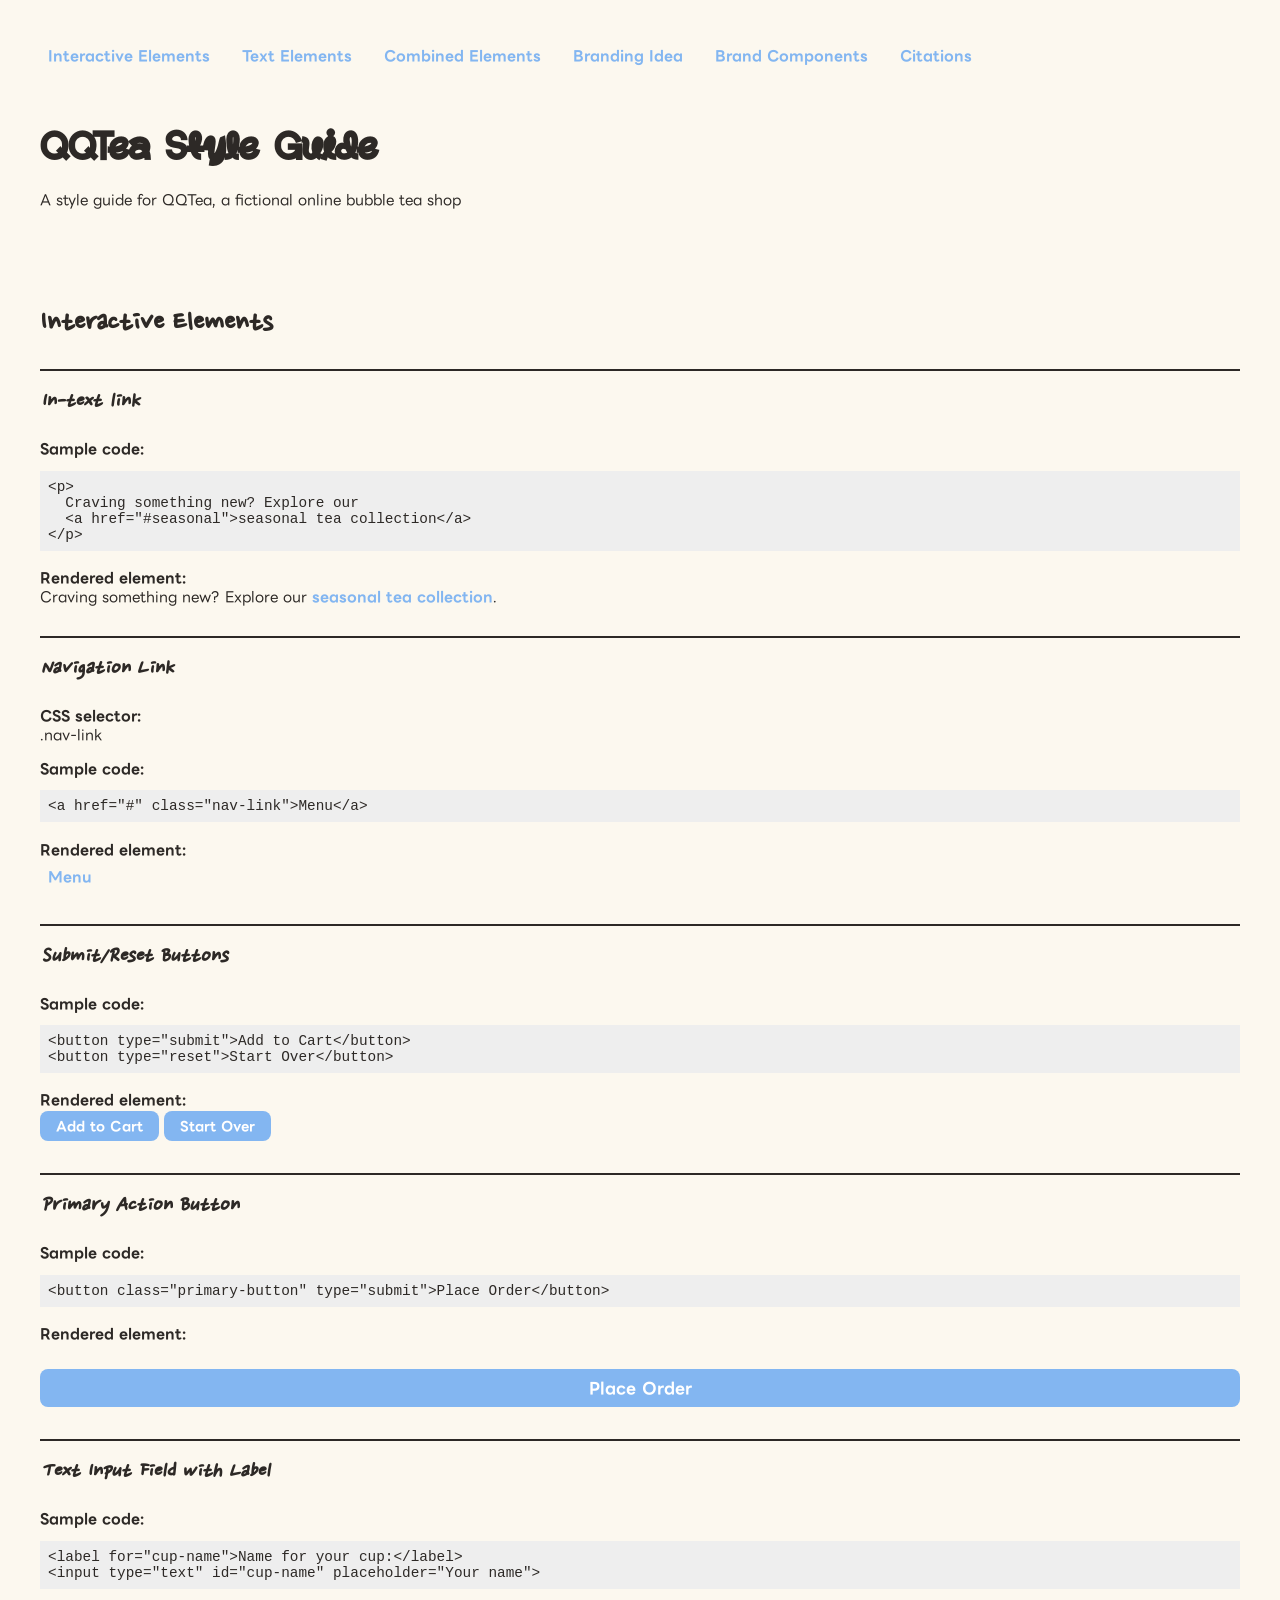
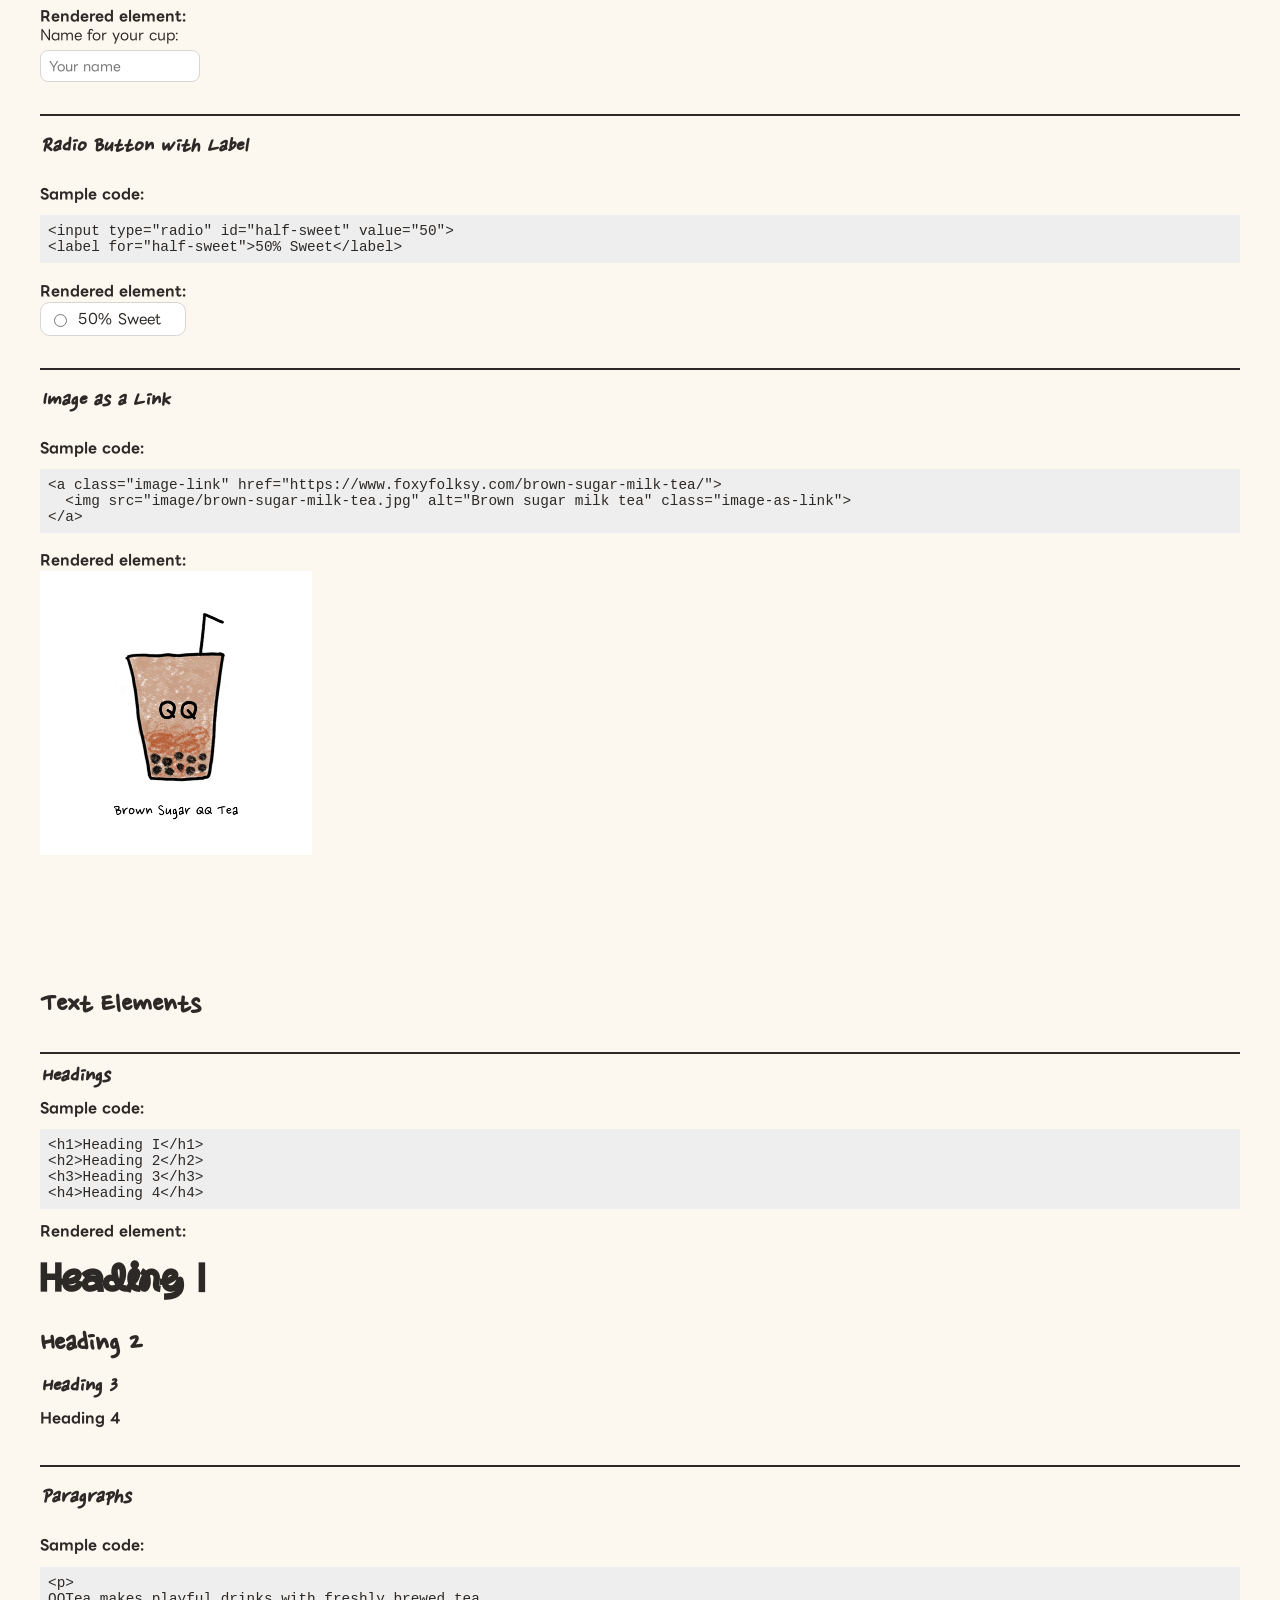
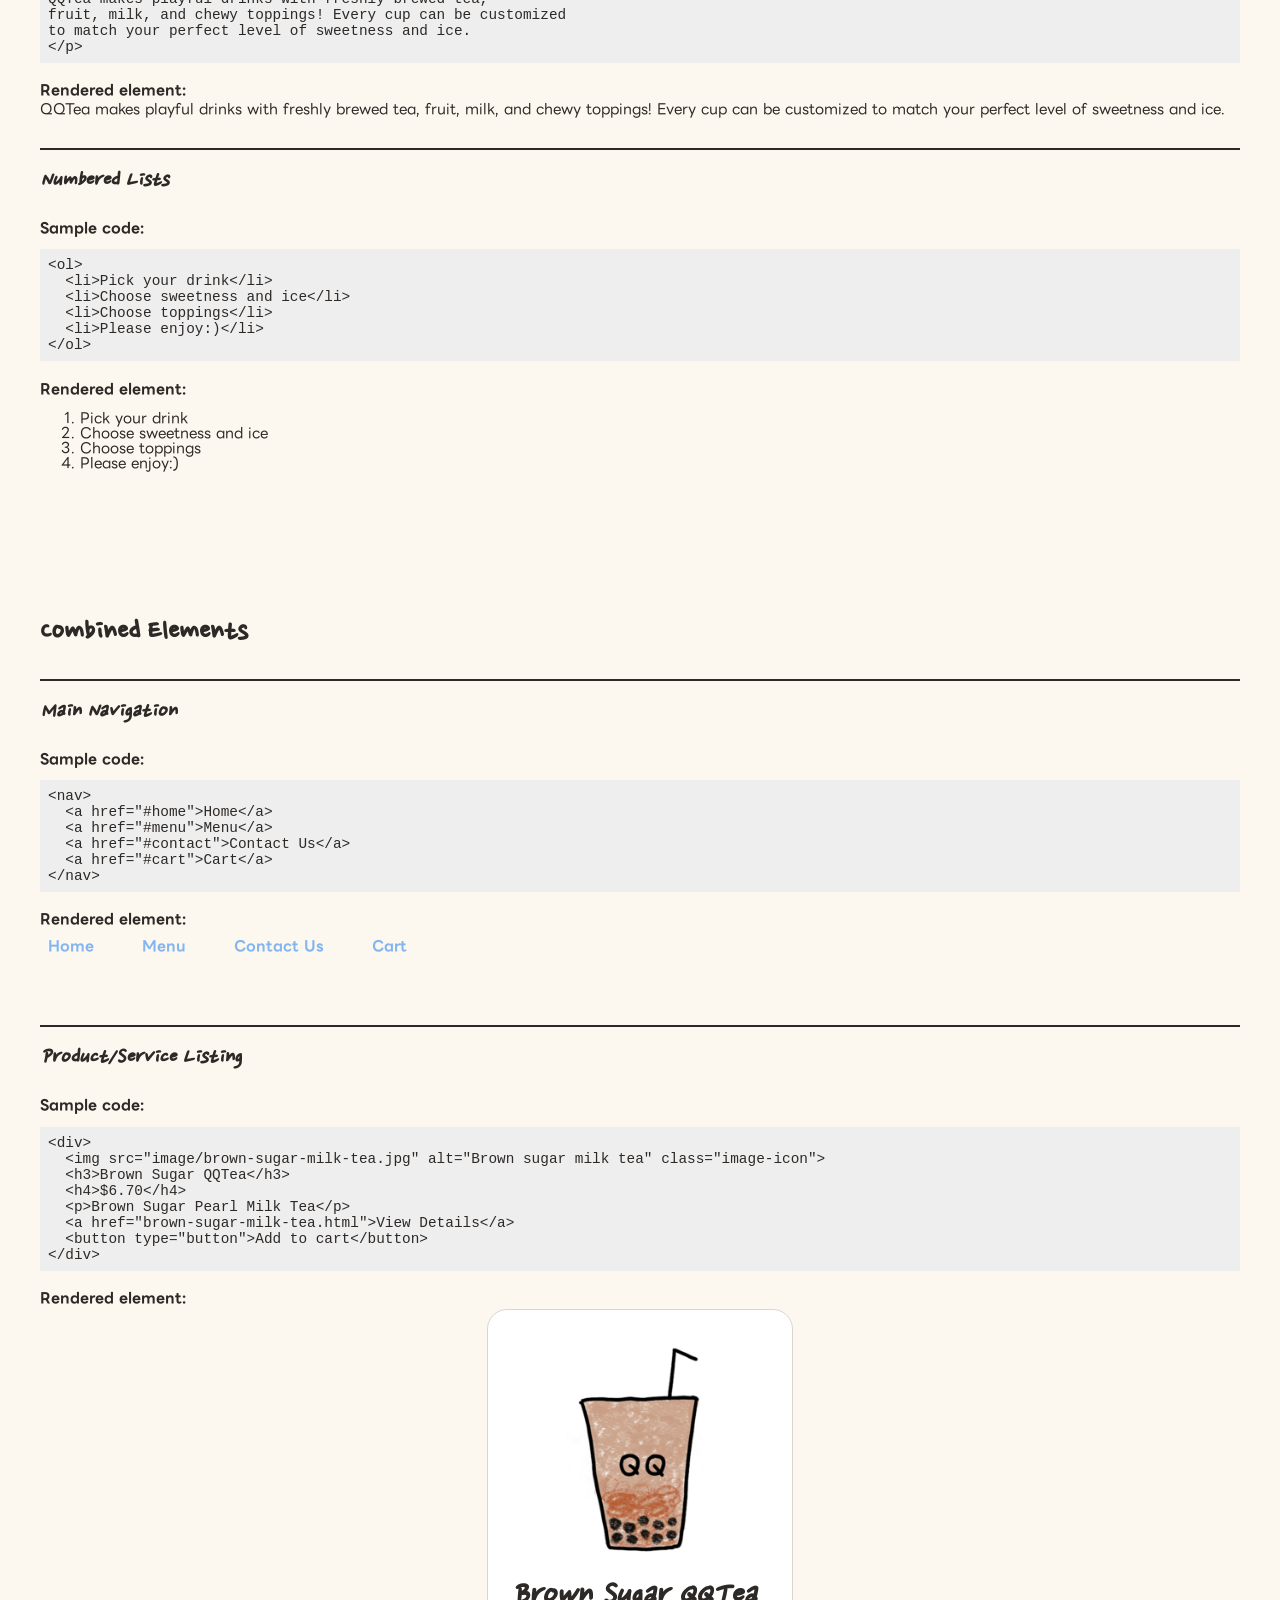
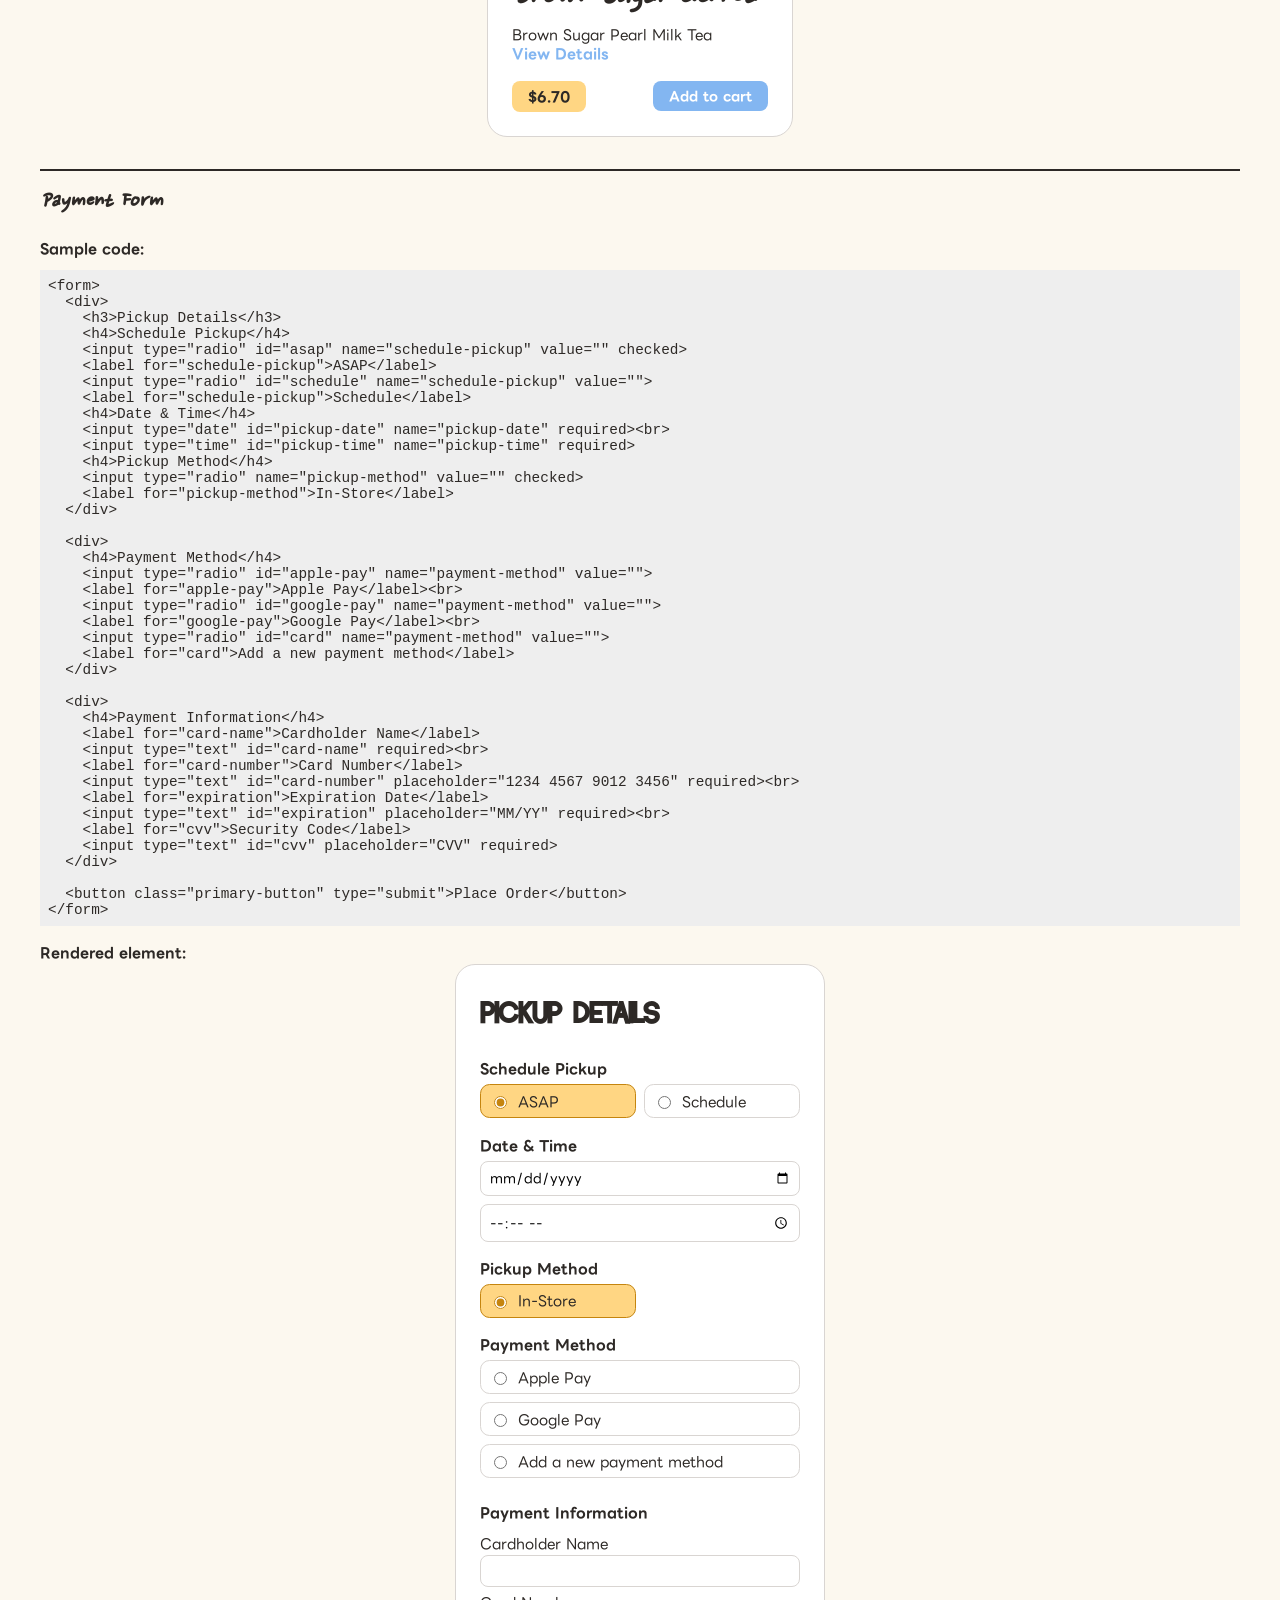
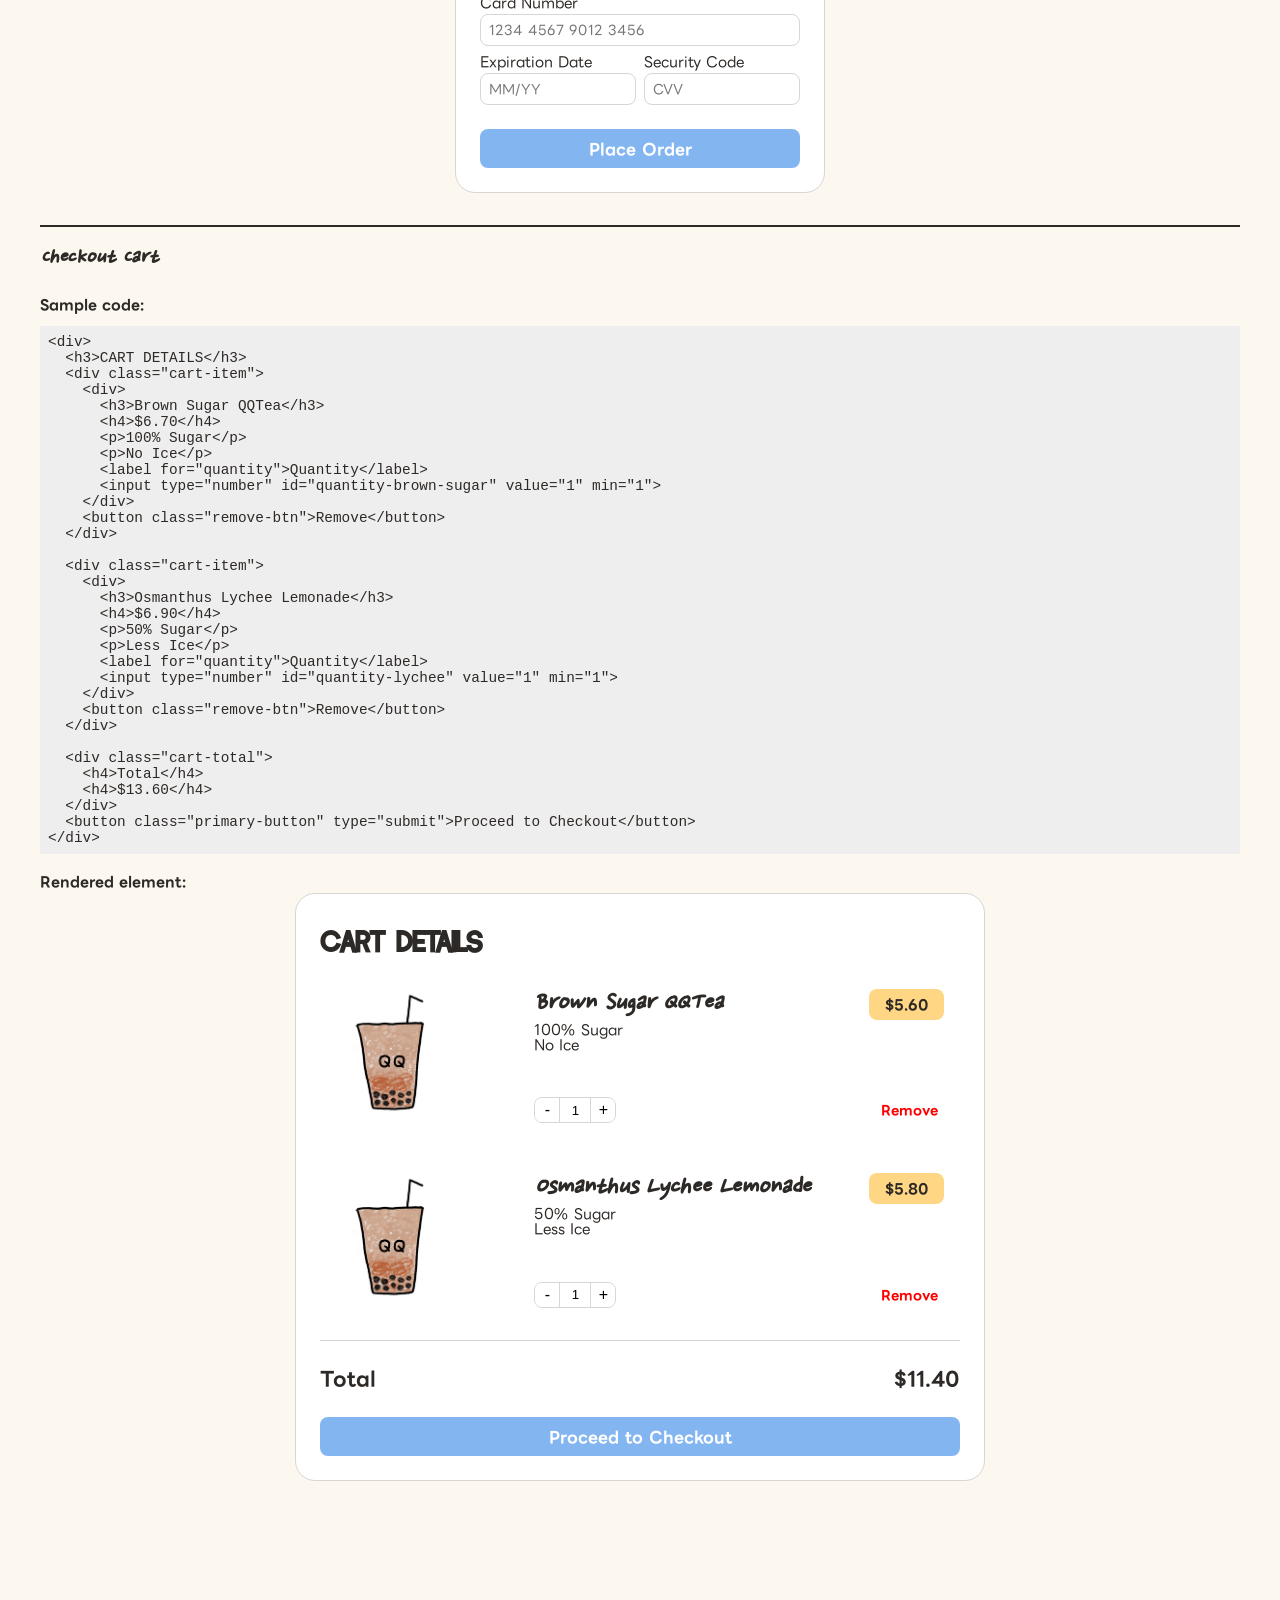
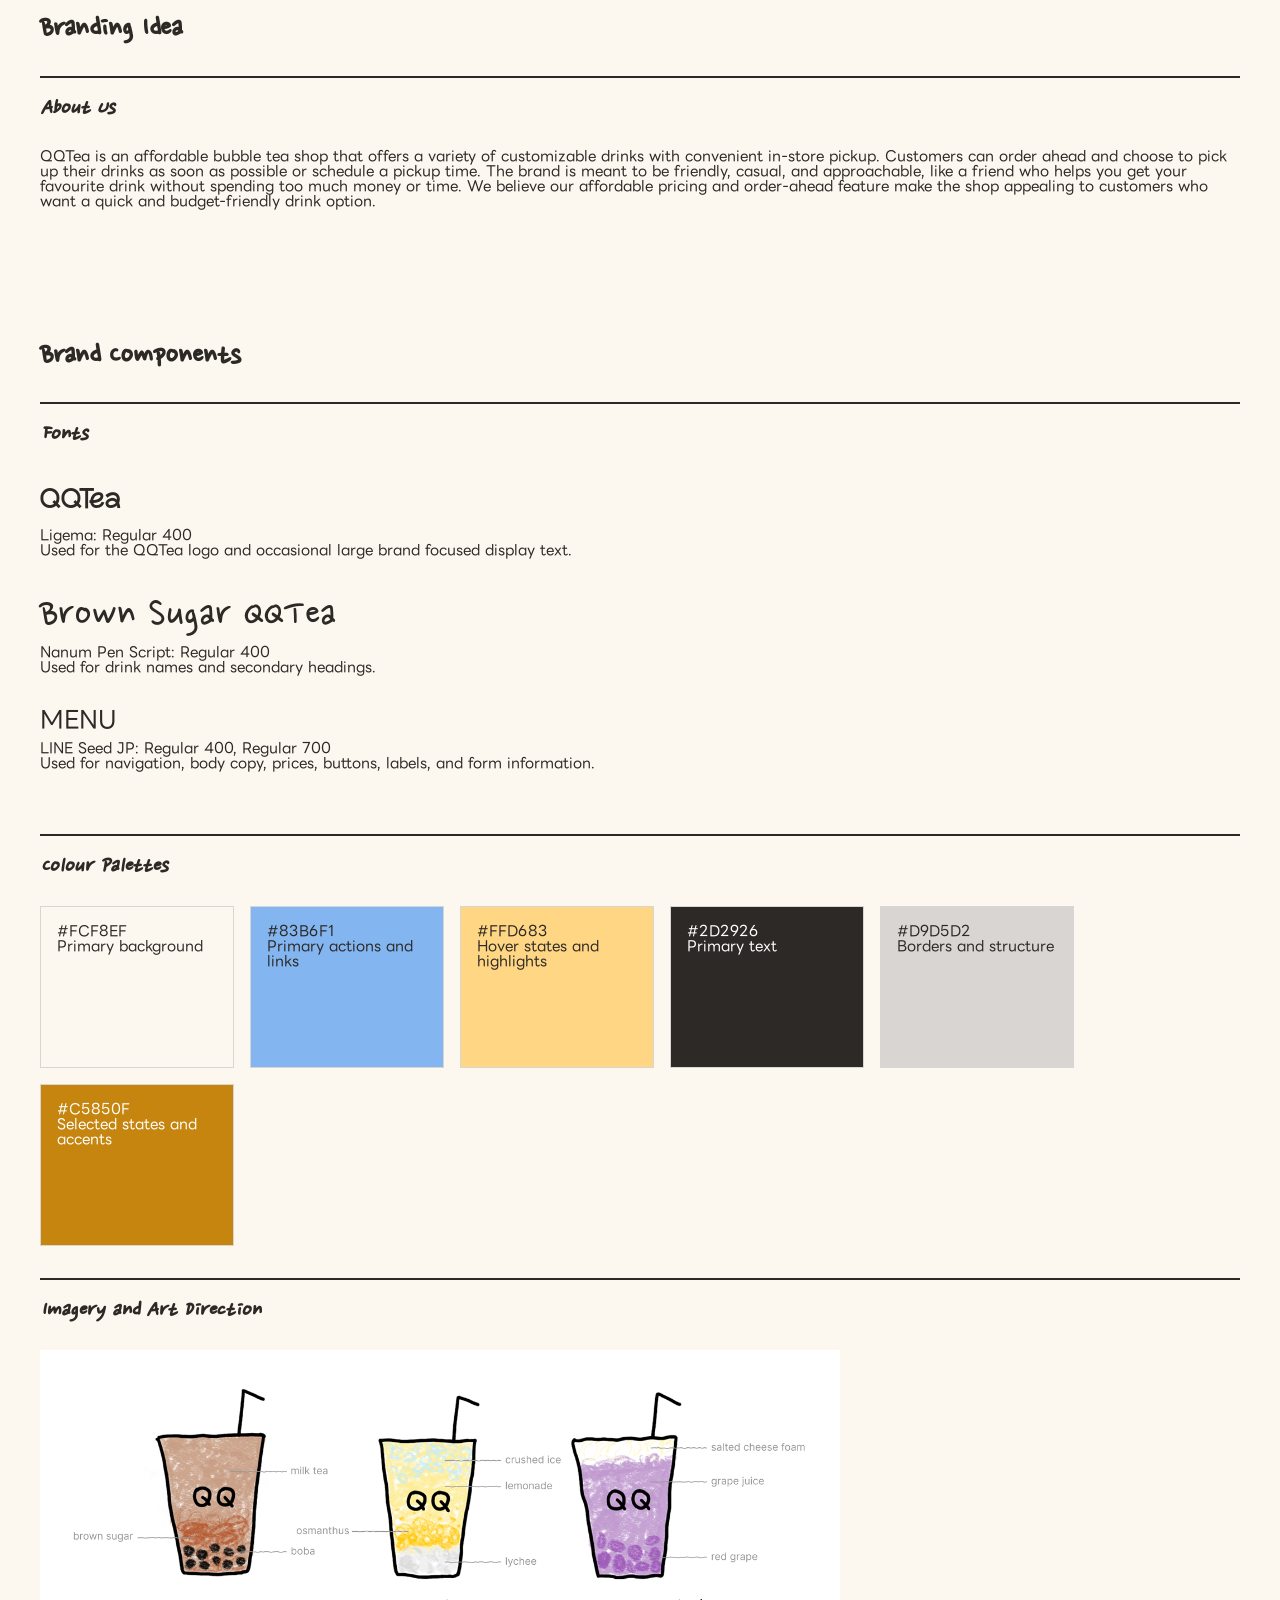
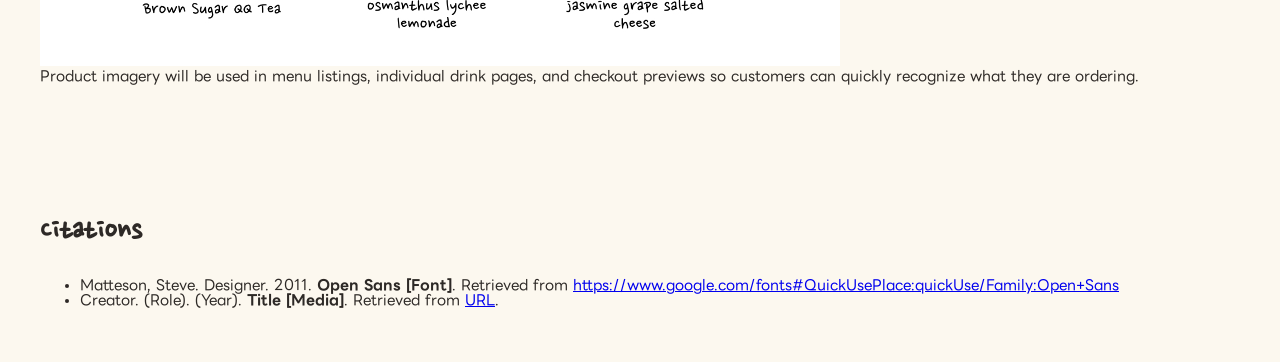
==== IAT339-P01/index.html @ 7717222e "All elements completed." ====
<!DOCTYPE html>
<html>

  <head>

    <meta charset="utf-8">
    <title>QQTea Style Guide</title>

    <link href="css/main.css" rel="stylesheet">
  </head>

  <body>

    <header>
      <nav>        
        <a class="nav-link" href="#interactive_elements">Interactive Elements</a>
        <a class="nav-link" href="#text_elements">Text Elements</a>
        <a class="nav-link" href="#combined_elements">Combined Elements</a>
        <a class="nav-link" href="#branding_idea">Branding Idea</a>
        <a class="nav-link" href="#brand_components">Brand Components</a>
        <a class="nav-link" href="#citations">Citations</a>
      </nav>

      <h1>QQTea Style Guide</h1>

      <p>A style guide for QQTea, a fictional online bubble tea shop</p>


    <!-- INTERACTIVE ELEMENTS SECTION // -->
    <section id="interactive_elements">
      <h2>Interactive Elements</h2>

      <section class="element">
        <h3>In-text link</h3>
        <h4>Sample code:</h4>
        <pre><code>&lt;p&gt;
  Craving something new? Explore our
  &lt;a href="#seasonal"&gt;seasonal tea collection&lt;/a&gt;
&lt;/p&gt;</code></pre>

        <h4>Rendered element:</h4>
        <p>
          Craving something new? Explore our
          <a class="intext-link" href="#seasonal">seasonal tea collection</a>.
        </p>
      </section>


      <section class="element">

        <h3>Navigation Link</h3>

        <h4>CSS selector:</h4>
        <p>.nav-link</p>

        <h4>Sample code:</h4>
        <pre><code>&lt;a href="#" class="nav-link"&gt;Menu&lt;/a&gt;</code></pre>

        <h4>Rendered element:</h4>
        <a class="nav-link" href="#">Menu</a>
      </section>


      <section class="element">
        <h3>Submit/Reset Buttons</h3>
        <!--type="submit" and type="reset" required later-->
        <h4>Sample code:</h4>
        <pre><code>&lt;button type="submit"&gt;Add to Cart&lt;/button&gt;
&lt;button type="reset"&gt;Start Over&lt;/button&gt;</code></pre>

        <h4>Rendered element:</h4>

        <div class="submit-reset-button">
          <button type="submit">Add to Cart</button>
          <button type="reset">Start Over</button>
        </div>
      </section>

      <section class="element">
      <h3>Primary Action Button</h3>

      <h4>Sample code:</h4>
      <pre><code>&lt;button class="primary-button" type="submit"&gt;Place Order&lt;/button&gt;</code></pre>

      <h4>Rendered element:</h4>
      <button class="primary-button" type="submit">Place Order</button>
    </section>

      <section class="element">
        <h3>Text Input Field with Label</h3>
        <h4>Sample code:</h4>
        <pre><code>&lt;label for="cup-name"&gt;Name for your cup:&lt;/label&gt;
&lt;input type="text" id="cup-name" placeholder="Your name"&gt;</code></pre>
      
        <h4>Rendered element:</h4>
        <div class="input-label-section">
          <label for="cup-name">Name for your cup:</label>
          <input type="text" id="cup-name" placeholder="Your name">
        </div>
      </section>


      <section class="element">
        <h3>Radio Button with Label</h3>
        <h4>Sample code:</h4>
        <pre><code>&lt;input type="radio" id="half-sweet" value="50"&gt;
&lt;label for="half-sweet"&gt;50% Sweet&lt;/label&gt;</code></pre>

        <h4>Rendered element:</h4>

        <label class="radio-option">
          <input type="radio" id="half-sweet" value="50">
          <span>50% Sweet</span>
        </label>
      </section>


      <section class="element">
        <h3>Image as a Link</h3>
        <h4>Sample code:</h4>
        <pre><code>&lt;a class="image-link" href="https://www.foxyfolksy.com/brown-sugar-milk-tea/"&gt;
  &lt;img src="image/brown-sugar-milk-tea.jpg" alt="Brown sugar milk tea" class="image-as-link"&gt;
&lt;/a&gt;</code></pre>

      <h4>Rendered element:</h4>

      <a class="image-link" href="https://www.foxyfolksy.com/brown-sugar-milk-tea/">
        <img src="image/brown-sugar-milk-tea.jpg" alt="Brown sugar milk tea" class="image-as-link">
      </a>
      </section>


    </section>
    <!-- // INTERACTIVE ELEMENTS SECTION -->



    <!-- TEXT ELEMENTS SECTION // -->
    <section id="text_elements">
      <h2>Text Elements</h2>

      <section class="element heading-example">
        <h3>Headings</h3>
        <h4>Sample code:</h4>
        <pre><code>&lt;h1&gt;Heading I&lt;/h1&gt;
&lt;h2&gt;Heading 2&lt;/h2&gt;
&lt;h3&gt;Heading 3&lt;/h3&gt;
&lt;h4&gt;Heading 4&lt;/h4&gt;</code></pre>

  <h4>Rendered element:</h4>

  <h1>Heading I</h1>
  <h2>Heading 2</h2>
  <h3>Heading 3</h3>
  <h4>Heading 4</h4>
      </section>

      <section class="element">
        <h3>Paragraphs</h3>
        <h4>Sample code:</h4>
        <pre><code>&lt;p&gt;
QQTea makes playful drinks with freshly brewed tea,
fruit, milk, and chewy toppings! Every cup can be customized
to match your perfect level of sweetness and ice.
&lt;/p&gt;</pre></code>

  <h4>Rendered element:</h4>

  <p>
    QQTea makes playful drinks with freshly brewed tea,
    fruit, milk, and chewy toppings! Every cup can be customized
    to match your perfect level of sweetness and ice.
  </p>
      </section>

      <section class="element">
        <h3>Numbered Lists</h3>
        <h4>Sample code:</h4>
        <pre><code>&lt;ol&gt;
  &lt;li&gt;Pick your drink&lt;/li&gt;
  &lt;li&gt;Choose sweetness and ice&lt;/li&gt;
  &lt;li&gt;Choose toppings&lt;/li&gt;
  &lt;li&gt;Please enjoy:)&lt;/li&gt;
&lt;/ol&gt;</code></pre>

  <h4>Rendered element:</h4>

  <ol>
    <li>Pick your drink</li>
    <li>Choose sweetness and ice</li>
    <li>Choose toppings</li>
    <li>Please enjoy:)</li>
  </ol>
      </section>

    </section>
    <!-- // TEXT ELEMENTS SECTION -->



    <!-- COMBINED ELEMENTS SECTION // -->
    <section id="combined_elements">
      <h2>Combined Elements</h2>

      <section class="element">
        <h3>Main Navigation</h3>
        <h4>Sample code:</h4>
        <pre><code>&lt;nav&gt;
  &lt;a href="#home"&gt;Home&lt;/a&gt;
  &lt;a href="#menu"&gt;Menu&lt;/a&gt;
  &lt;a href="#contact"&gt;Contact Us&lt;/a&gt;
  &lt;a href="#cart"&gt;Cart&lt;/a&gt;
&lt;/nav&gt;</code></pre>

        <h4>Rendered element:</h4>

        <nav class="main-nav">
          <a class="nav-link" href="#home">Home</a>
          <a class="nav-link" href="#menu">Menu</a>
          <a class="nav-link" href="#contact">Contact Us</a>
          <a class="nav-link" href="#cart">Cart</a>
        </nav>
      </section>

      <section class="element">
        <h3>Product/Service Listing</h3>
        <h4>Sample code:</h4>
        <pre><code>&lt;div&gt;
  &lt;img src="image/brown-sugar-milk-tea.jpg" alt="Brown sugar milk tea" class="image-icon"&gt;
  &lt;h3&gt;Brown Sugar QQTea&lt;/h3&gt;
  &lt;h4&gt;$6.70&lt;/h4&gt;
  &lt;p&gt;Brown Sugar Pearl Milk Tea&lt;/p&gt;
  &lt;a href="brown-sugar-milk-tea.html"&gt;View Details&lt;/a&gt;
  &lt;button type="button"&gt;Add to cart&lt;/button&gt;
&lt;/div&gt;</code></pre>

        <h4>Rendered element:</h4>
    
        <div class="product-listing">
          <a href="brown-sugar-milk-tea.html" class="product-image-link">
           <img src="image/brown-sugar-milk-tea-icon.jpg" alt="Brown sugar pearl milk tea" class="image-icon">
          </a>
          
          <div class="product-info">
            <h3>Brown Sugar QQTea</h3>
            <p>Brown Sugar Pearl Milk Tea</p>
            <a class="intext-link" href="brown-sugar-milk-tea.html">View Details</a>
            
            <div class="price-cart">
              <h4>$6.70</h4>
              <button type="button">Add to cart</button>
            </div>
          </div>
        </div>

      </section>

      <section class="element">
        <h3>Payment Form</h3>
        <h4>Sample code:</h4>
        <pre><code>&lt;form&gt;
  &lt;div&gt;
    &lt;h3&gt;Pickup Details&lt;/h3&gt;
    &lt;h4&gt;Schedule Pickup&lt;/h4&gt;
    &lt;input type="radio" id="asap" name="schedule-pickup" value="" checked&gt;
    &lt;label for="schedule-pickup"&gt;ASAP&lt;/label&gt;
    &lt;input type="radio" id="schedule" name="schedule-pickup" value=""&gt;
    &lt;label for="schedule-pickup"&gt;Schedule&lt;/label&gt;
    &lt;h4&gt;Date & Time&lt;/h4&gt;
    &lt;input type="date" id="pickup-date" name="pickup-date" required&gt;&lt;br&gt;
    &lt;input type="time" id="pickup-time" name="pickup-time" required&gt;
    &lt;h4&gt;Pickup Method&lt;/h4&gt;
    &lt;input type="radio" name="pickup-method" value="" checked&gt;
    &lt;label for="pickup-method"&gt;In-Store&lt;/label&gt;
  &lt;/div&gt;

  &lt;div&gt;
    &lt;h4&gt;Payment Method&lt;/h4&gt;
    &lt;input type="radio" id="apple-pay" name="payment-method" value=""&gt;
    &lt;label for="apple-pay"&gt;Apple Pay&lt;/label&gt;&lt;br&gt;
    &lt;input type="radio" id="google-pay" name="payment-method" value=""&gt;
    &lt;label for="google-pay"&gt;Google Pay&lt;/label&gt;&lt;br&gt;
    &lt;input type="radio" id="card" name="payment-method" value=""&gt;
    &lt;label for="card"&gt;Add a new payment method&lt;/label&gt;
  &lt;/div&gt;

  &lt;div&gt;
    &lt;h4&gt;Payment Information&lt;/h4&gt;
    &lt;label for="card-name"&gt;Cardholder Name&lt;/label&gt;
    &lt;input type="text" id="card-name" required&gt;&lt;br&gt;
    &lt;label for="card-number"&gt;Card Number&lt;/label&gt;
    &lt;input type="text" id="card-number" placeholder="1234 4567 9012 3456" required&gt;&lt;br&gt;
    &lt;label for="expiration"&gt;Expiration Date&lt;/label&gt;
    &lt;input type="text" id="expiration" placeholder="MM/YY" required&gt;&lt;br&gt; 
    &lt;label for="cvv"&gt;Security Code&lt;/label&gt;
    &lt;input type="text" id="cvv" placeholder="CVV" required&gt;
  &lt;/div&gt;

  &lt;button class="primary-button" type="submit"&gt;Place Order&lt;/button&gt;
&lt;/form&gt;</code></pre>
        
        <h4>Rendered element:</h4>

        <form class="checkout-form">
          <div class="pickup-section">
            <h3>PICKUP DETAILS</h3>
            <h4>Schedule Pickup</h4>

            <div class="schedule-pickup-section">
              <label class="radio-option">
                <input type="radio" id="asap" name="schedule-pickup" value="" checked>
                <span>ASAP</span>
              </label>
              <label class="radio-option">
                <input type="radio" id="schedule" name="schedule-pickup" value="">
                <span>Schedule</span>
              </label>
            </div>

            <h4>Date & Time</h4>
            <div class="datetime-section">
              <input type="date" id="pickup-date" name="pickup-date" required>
              <input type="time" id="pickup-time" name="pickup-time" required>
            </div>
            
            <h4>Pickup Method</h4>
            <div class="pickup-method-section">
              <label class="radio-option">
                <input type="radio" name="pickup-method" value="" checked>
                <span>In-Store</span>
            </label>

            </div>
          </div>

          <div class="payment-method-section">
            <h4>Payment Method</h4>
            <label class="radio-option">
              <input type="radio" id="apple-pay" name="payment-method" value="">
              <span>Apple Pay</span><br>
            </label>

            <label class="radio-option">
              <input type="radio" id="google-pay" name="payment-method" value="">
              <span>Google Pay</span><br>
            </label>

            <label class="radio-option">
              <input type="radio" id="card" name="payment-method" value="">
              <span>Add a new payment method</span><br>
            </label>
          </div>

          <div class="payment-info-section">
            <h4>Payment Information</h4>

            <div class="cardholder-field">
              <label for="card-name">Cardholder Name</label>
              <input type="text" id="card-name" required>
            </div>

            <div class="card-number-field">
              <label for="card-number">Card Number</label>
              <input type="text" id="card-number" placeholder="1234 4567 9012 3456" required>
            </div>

            <div class="expiration-field">
              <label for="expiration">Expiration Date</label>
            <input type="text" id="expiration" placeholder="MM/YY" required>
            </div>

            <div class="cvv-field">
              <label for="cvv">Security Code</label>
              <input type="text" id="cvv" placeholder="CVV" required>
            </div>
          </div>

          <button class="primary-button" type="submit">Place Order</button>
          
        </form>         
      </section>

      <section class="element">
        <h3>Checkout Cart</h3>
        <h4>Sample code:</h4>
        <pre><code>&lt;div&gt;
  &lt;h3&gt;CART DETAILS&lt;/h3&gt;
  &lt;div class="cart-item"&gt;
    &lt;div&gt;
      &lt;h3&gt;Brown Sugar QQTea&lt;/h3&gt;
      &lt;h4&gt;$6.70&lt;/h4&gt;
      &lt;p&gt;100% Sugar&lt;/p&gt;
      &lt;p&gt;No Ice&lt;/p&gt;
      &lt;label for="quantity"&gt;Quantity&lt;/label&gt;
      &lt;input type="number" id="quantity-brown-sugar" value="1" min="1"&gt;
    &lt;/div&gt;
    &lt;button class="remove-btn"&gt;Remove&lt;/button&gt;
  &lt;/div&gt;

  &lt;div class="cart-item"&gt;
    &lt;div&gt;
      &lt;h3&gt;Osmanthus Lychee Lemonade&lt;/h3&gt;
      &lt;h4&gt;$6.90&lt;/h4&gt;
      &lt;p&gt;50% Sugar&lt;/p&gt;
      &lt;p&gt;Less Ice&lt;/p&gt;
      &lt;label for="quantity"&gt;Quantity&lt;/label&gt;
      &lt;input type="number" id="quantity-lychee" value="1" min="1"&gt;
    &lt;/div&gt;
    &lt;button class="remove-btn"&gt;Remove&lt;/button&gt;
  &lt;/div&gt;

  &lt;div class="cart-total"&gt;
    &lt;h4&gt;Total&lt;/h4&gt;
    &lt;h4&gt;$13.60&lt;/h4&gt;
  &lt;/div&gt;
  &lt;button class="primary-button" type="submit"&gt;Proceed to Checkout&lt;/button&gt;
&lt;/div&gt;</code></pre>

        <h4>Rendered element:</h4>

        <div class="cart">
          <h3>CART DETAILS</h3>

          <div class="cart-item">
              <img src="image/brown-sugar-milk-tea-icon.jpg" alt="Brown sugar pearl milk tea" class="image-icon">

              <div class="cart-item-info">
                <div class="cart-title-price">
                  <h3>Brown Sugar QQTea</h3>
                  <h4>$5.60</h4>
                </div>

                <p>100% Sugar</p>
                <p>No Ice</p>

                <div class="cart-edit">
                  <div class="quantity-control">
                    <button type="button">-</button>
                    <input type="number" id="quantity-lychee" value="1" min="1">
                    <button type="button">+</button>               
                  </div>

                  <button class="remove-btn">Remove</button>
                </div>
              </div>
          </div>

          <div class="cart-item">
              <img src="image/brown-sugar-milk-tea-icon.jpg" alt="Brown sugar pearl milk tea" class="image-icon">

              <div class="cart-item-info">
                <div class="cart-title-price">
                  <h3>Osmanthus Lychee Lemonade</h3>
                  <h4>$5.80</h4>
                </div>

                <p>50% Sugar</p>
                <p>Less Ice</p>

                <div class="cart-edit">
                  <div class="quantity-control">
                    <button type="button">-</button>
                    <input type="number" id="quantity-lychee" value="1" min="1">
                    <button type="button">+</button>               
                  </div>

                  <button class="remove-btn">Remove</button>
                </div>
              </div>
          </div>
          
          <div class="cart-total">
            <h4>Total</h4>
            <h4>$11.40</h4>
          </div>
          <button class="primary-button" type="submit">Proceed to Checkout</button>
        </div>

      </section>
    </section>
    <!-- // COMBINED ELEMENTS SECTION -->

    <!-- // BRANDING IDEA SECTION -->
    <section id="branding_idea">
      <h2>Branding Idea</h2>

      <section class="element">
        <h3>About Us</h3>
        <p>QQTea is an affordable bubble tea shop that offers a variety of customizable drinks with convenient in-store pickup. Customers can order ahead and choose to pick up their drinks as soon as possible or schedule a pickup time. The brand is meant to be friendly, casual, and approachable, like a friend who helps you get your favourite drink without spending too much money or time. We believe our affordable pricing and order-ahead feature make the shop appealing to customers who want a quick and budget-friendly drink option.</p>
      </section>
    </section>
    <!-- // BRANDING IDEA SECTION -->

    <!-- // BRAND COMPONENTS SECTION -->
    <section id="brand_components">
      <h2>Brand Components</h2>

      <section class="element">
        <h3>Fonts</h3>
        <div class="font">
          <p id="ligema">QQTea</p>
          <p>Ligema: Regular 400</p>
          <p>Used for the QQTea logo and occasional large brand focused display text.</p>
        </div>
        <div class="font">
          <p id="nanum">Brown Sugar QQTea</p>
          <p>Nanum Pen Script: Regular 400</p>
          <p>Used for drink names and secondary headings.</p>
        </div>

        <div class="font">
          <p id="line-seed">MENU</p>
          <p>LINE Seed JP: Regular 400, Regular 700</p>
          <p>Used for navigation, body copy, prices, buttons, labels, and form information.</p>
        </div>
      </section>

      <section class="element">
        <h3>Colour Palettes</h3>

        <div class="colour-palette">
              <div class="colour-swatch colour-cream">
      <p>#FCF8EF</p>
      <p>Primary background</p>
        </div>
          <div class="colour-swatch colour-blue">
            <p>#83B6F1</p>
            <p>Primary actions and links</p>
          </div>

          <div class="colour-swatch colour-yellow">
            <p>#FFD683</p>
            <p>Hover states and highlights</p>
          </div>

          <div class="colour-swatch colour-dark">
            <p>#2D2926</p>
            <p>Primary text</p>
          </div>

          <div class="colour-swatch colour-soft-gray">
            <p>#D9D5D2</p>
            <p>Borders and structure</p>
          </div>

          <div class="colour-swatch colour-gold">
            <p>#C5850F</p>
            <p>Selected states and accents</p>
          </div>
        </div>
      </section>

      <section class="element">
        <h3>Imagery and Art Direction</h3>
        <img src="image/product-example.jpg"
            alt="product examples of different types of tea" class="product-image">
        <p>Product imagery will be used in menu listings, individual drink pages,
          and checkout previews so customers can quickly recognize what they are ordering.</p>
      </section>

    </section>
    <!-- // BRAND COMPONENTS SECTION -->



    <section id="citations">
      <h2>Citations</h2>

      <ul>
        <li>Matteson, Steve. Designer. 2011. <strong>Open Sans [Font]</strong>. Retrieved from <a href="https://www.google.com/fonts#QuickUsePlace:quickUse/Family:Open+Sans">https://www.google.com/fonts#QuickUsePlace:quickUse/Family:Open+Sans</a></li>
        <li>Creator. (Role). (Year). <strong>Title [Media]</strong>. Retrieved from <a href="#">URL</a>.</li>
      </ul>

    </section>



  </body>
</html>
---- IAT339-P01/css/main.css ----
/*
  STYLE GUIDE STYLING 
  Default styling for the style guide 
*/

/* 
  LOCAL FONTS
*/
@font-face {
  font-family: "Ligema";
  src: url("../fonts/ligema/LigemaDEMO.otf");
}
@font-face {
  font-family: "Nanum Pen";
  src: url("../fonts/Nanum_Pen_Script/NanumPenScript-Regular.ttf")
    format("truetype");
}
@font-face {
  font-family: "LINE Seed JP";
  src: url("../fonts/LINE_Seed_JP/LINESeedJP-Regular.ttf");
  font-weight: 400;
}

@font-face {
  font-family: "LINE Seed JP";
  src: url("../fonts/LINE_Seed_JP/LINESeedJP-Bold.ttf");
  font-weight: bold;
}

body {
  font-family: "LINE Seed JP", sans-serif;
  font-size: 0.9rem;
  padding: 2rem;
  color: #2d2926;
  background-color: #fcf8ef;
}

.element {
  padding-bottom: 2rem;
  border-top-width: 0.15rem;
  border-top-style: solid;
  border-top-color: #2d2926;
}

h1 {
  font-family: "Ligema", sans-serif;
  font-size: 4rem;
}

h2 {
  font-family: "Nanum Pen", cursive;
  font-size: 2rem;
  margin-top: 6rem;
}

h3 {
  font-family: "Nanum Pen", cursive;
  font-style: italic;
  font-size: 1.5rem;
  margin-top: 1rem;
}

h4 {
  font-family: "LINE Seed JP", sans-serif;
  margin-bottom: 0.25rem;
}

p {
  margin-top: 0;
}

header nav {
  display: flex;
  gap: 1rem;
  flex-wrap: wrap;
  margin-bottom: 2rem;
}

header h1 {
  margin-bottom: 0.5rem;
}

header p {
  margin-bottom: 0;
}

code {
  background-color: #eee;
  padding: 0.5rem;
  display: block;
}

/* 
  INTERACTIVE ELEMENTS -------------------
*/

.intext-link {
  font-weight: bold;
  text-decoration: none;
  color: #83b6f1;
}
.intext-link:hover,
.intext-link:focus {
  color: #2d2926;
}

.submit-reset-button button {
  font-family: "LINE Seed JP", sans-serif;
  font-weight: bold;

  padding: 0.5rem 1rem;

  color: white;
  background-color: #83b6f1;
  border: none;
  border-radius: 0.5rem;
  cursor: pointer;

  transition-property: background-color;
  transition-duration: 0.25s;
}
.submit-reset-button button:hover,
.submit-reset-button button:focus {
  background-color: #2d2926;
}

/* Primary action button */
.primary-button {
  font-family: "LINE Seed JP", sans-serif;
  font-size: 1rem;
  font-weight: bold;
  padding: 0.65rem 4.25rem;
  color: white;
  background-color: #83b6f1;
  border: none;
  border-radius: 0.5rem;
  cursor: pointer;
  transition-property: background-color;
  transition-duration: 0.25s;
  margin-top: 1.5rem;
  width: 100%;
}

.primary-button:hover,
.primary-button:focus {
  background-color: #2d2926;
}

.input-label-section {
  display: flex;
  flex-direction: column;
  gap: 0.5rem;
}
.input-label-section input {
  width: 10rem;
  padding: 0.5rem;

  font-family: "LINE Seed JP", sans-serif;

  border: 0.1rem solid #d9d5d2;
  border-radius: 0.5rem;
  box-sizing: border-box;
}

/* Styling for the Radio Options */
.radio-option {
  display: inline-flex;
  align-items: center;

  padding: 0.5rem 1.5rem 0.5rem 0.5rem;
  gap: 0.5rem;
  box-sizing: border-box;

  font-family: "LINE Seed JP", sans-serif;
  color: #2d2926;
  background-color: white;
  border: 0.1rem solid #d9d5d2;
  border-radius: 0.6rem;
  cursor: pointer;
}

.radio-option:has(input:checked) {
  border: 0.1rem solid #c5850f;
  background-color: #ffd683;
}
.radio-option input[type="radio"]:checked {
  accent-color: #c5850f;
}

/* Styling for the navigation button */
.nav-link {
  display: inline-block;
  padding: 0.5rem;
  font-family: "LINE Seed JP", sans-serif;
  font-weight: bold;
  color: #83b6f1;
  text-decoration: none;
  transition-property: background-color;
  transition-duration: 0.25s;
}

.nav-link:hover,
.nav-link:focus {
  color: #2d2926;
}

/* 
  TEXT ELEMENTS -------------------
*/

.heading-example h1,
.heading-example h2,
.heading-example h3,
.heading-example h4 {
  margin-top: 0.5rem;
  margin-bottom: 0.5rem;
}

/* 
  COMBINED ELEMENTS -------------------
*/

.main-nav {
  display: flex;
  gap: 2rem;
}

/* 
  PRODUCT LISTING SECTION -------------------
*/

.product-listing {
  display: flex;
  flex-direction: column;
  margin: auto;

  max-width: 16rem;
  padding: 1.5rem;

  background-color: white;
  border: 0.1rem solid #d9d5d2;
  border-radius: 1.25rem;
}
.product-listing .image-icon {
  display: block;
  width: 12rem;
  height: auto;
  margin: 0 auto;
}

.product-info h3 {
  margin: 0 0 0.5rem 0;
  font-size: 2.25rem;
}
.product-info h4 {
  margin: 0;
}
.product-info p {
  margin: 0 0 0.25rem 0;
}

.price-cart {
  display: flex;
  align-items: center;
  justify-content: space-between;

  margin-top: 1.25rem;
}
/*
  This button is temporarly styled individually.
  I tried applying the primary-button style but it wasn't flexble,
  the way it spans was... interesting.
*/
.price-cart button {
  font-family: "LINE Seed JP", sans-serif;
  font-weight: bold;

  padding: 0.5rem 1rem;

  color: white;
  background-color: #83b6f1;
  border: none;
  border-radius: 0.5rem;
  cursor: pointer;

  transition-property: background-color;
  transition-duration: 0.25s;
}
.price-cart button:hover,
.price-cart button:focus {
  background-color: #2d2926;
}

.price-cart h4 {
  padding: 0.5rem 1rem;
  background-color: #ffd683;
  border-radius: 0.5rem;
}

/* 
  PAYMENT FORM SECTION -------------------
*/
.checkout-form {
  max-width: 20rem;
  margin: 0 auto;
  padding: 1.5rem;

  background-color: white;
  border: 0.1rem solid #d9d5d2;
  border-radius: 1.25rem;
}

/* Styling text for the Payment section */
.checkout-form h3 {
  font-family: "Ligema";
  font-size: 3rem;
  font-style: normal;
  margin: 0;
}
.checkout-form h4 {
  font-family: "LINE Seed JP", sans-serif;
  font-weight: bold;
  margin-bottom: 0.5rem;
}

.schedule-pickup-section {
  display: flex;
  gap: 0.5rem;
}
.schedule-pickup-section .radio-option {
  flex: 1;
}

.datetime-section {
  display: flex;
  flex-direction: column;
  gap: 0.5rem;
}
#pickup-date,
#pickup-time {
  width: 100%;
  padding: 0.5rem;
  font-family: "LINE Seed JP", sans-serif;
  border: 0.1rem solid #d9d5d2;
  border-radius: 0.5rem;
  box-sizing: border-box;
}

.pickup-method-section {
  display: flex;
}
.pickup-method-section .radio-option {
  flex: 0 0 calc(50% - 0.25rem);
}
.payment-method-section .radio-option {
  width: 100%;
  box-sizing: border-box;
  margin-bottom: 0.5rem;
}

/* Styling for Payment Info */
.payment-info-section {
  display: grid;
  grid-template-columns: 1fr 1fr;
  gap: 0.5rem;
}
.payment-info-section h4 {
  grid-column: 1 / -1;
}
.cardholder-field {
  grid-column: 1 / -1;
}
.card-number-field {
  grid-column: 1/ -1;
}
.payment-info-section label {
  display: block;
  margin-bottom: 0.25rem;
}
.payment-info-section input {
  width: 100%;
  padding: 0.5rem;

  font-family: "LINE Seed JP", sans-serif;

  border: 0.1rem solid #d9d5d2;
  border-radius: 0.5rem;
  box-sizing: border-box;
}

/*
  CHECKOUT CART SECTION -------------------
*/

.cart {
  max-width: 40rem;
  margin: 0 auto;
  padding: 1.5rem;

  background-color: white;
  border: 0.1rem solid #d9d5d2;
  border-radius: 1.25rem;
}

.cart > h3 {
  font-family: "Ligema", sans-serif;
  font-size: 3rem;
  font-style: normal;
  margin: 0;
}

.cart-item {
  display: grid;
  grid-template-columns: 30% 1fr;
  gap: 1rem;

  padding: 1rem;
  margin-bottom: 1rem;
}
.cart-item .image-icon {
  width: 60%;
  height: auto;
  object-fit: cover;
}

.cart-item-info {
  display: flex;
  flex-direction: column;
}
.cart-title-price {
  display: flex;
  align-items: center;
  justify-content: space-between;
}
.cart-title-price h3 {
  margin: 0;
  font-size: 1.75rem;
}
.cart-title-price h4 {
  margin: 0;
  padding: 0.5rem 1rem;
  background-color: #ffd683;
  border-radius: 0.5rem;
}

.cart-edit {
  display: flex;
  align-items: center;
  justify-content: space-between;
  width: 100%;
  margin-top: auto;
}

.remove-btn {
  font-family: "LINE Seed JP", sans-serif;
  font-weight: bold;
  color: red;

  background: none;
  border: none;
  cursor: pointer;
}
.remove-btn:hover,
.remove-btn:focus {
  color: #2d2926;
}

/* Styling for the Counter*/
.quantity-control {
  display: flex;
  align-items: center;
  width: fit-content;

  border: 0.1rem solid #d9d5d2;
  border-radius: 0.5rem;
  overflow: hidden;
}
.quantity-control button {
  width: 1.5rem;
  height: 1.5rem;

  border: none;
  background-color: white;
  font-size: 1rem;

  cursor: pointer;
}
.quantity-control input {
  width: 2rem;
  height: 1.5rem;

  box-sizing: border-box;
  text-align: center;

  border: none;
  border-left: 0.1rem solid #d9d5d2;
  border-right: 0.1rem solid #d9d5d2;
  outline: none;
}
/*
This hides the deafult styling html have for input type="number" or else it has the little arrow thingy that actually allows you to changed the number.
*/
.quantity-control input::-webkit-inner-spin-button,
.quantity-control input::-webkit-outer-spin-button {
  -webkit-appearance: none;
  margin: 0;
}

.cart-total {
  display: flex;
  align-items: center;
  justify-content: space-between;

  font-size: 1.25rem;

  border-top: 0.1rem solid #d9d5d2;
}

/*
  FONTS
*/
.font {
  margin-bottom: 2rem;
}
#ligema {
  font-family: "Ligema", sans-serif;
  font-size: 3rem;
  margin-bottom: 0;
}
#nanum {
  font-family: "Nanum Pen", cursive;
  font-size: 2.75rem;
  margin-bottom: 0;
}
#line-seed {
  font-family: "LINE Seed JP";
  font-size: 1.5rem;
  margin-bottom: 0.5rem;
}

/*
  COLORS
*/
.colour-palette {
  display: flex;
  flex-wrap: wrap;
  gap: 1rem;
}

.colour-swatch {
  width: 10rem;
  min-height: 8rem;
  padding: 1rem;
  border: 0.1rem solid #d9d5d2;
}

.colour-cream {
  background-color: #fcf8ef;
}

.colour-blue {
  background-color: #83b6f1;
}

.colour-yellow {
  background-color: #ffd683;
}

.colour-dark {
  background-color: #2d2926;
  color: white;
}

.colour-soft-gray {
  background-color: #d9d5d2;
}

.colour-gold {
  background-color: #c5850f;
  color: white;
}

/*
  IMAGE
*/
.image-as-link {
  width: 17rem;
}

.image-icon {
  width: 5rem;
}

.product-image {
  width: 50rem;
}
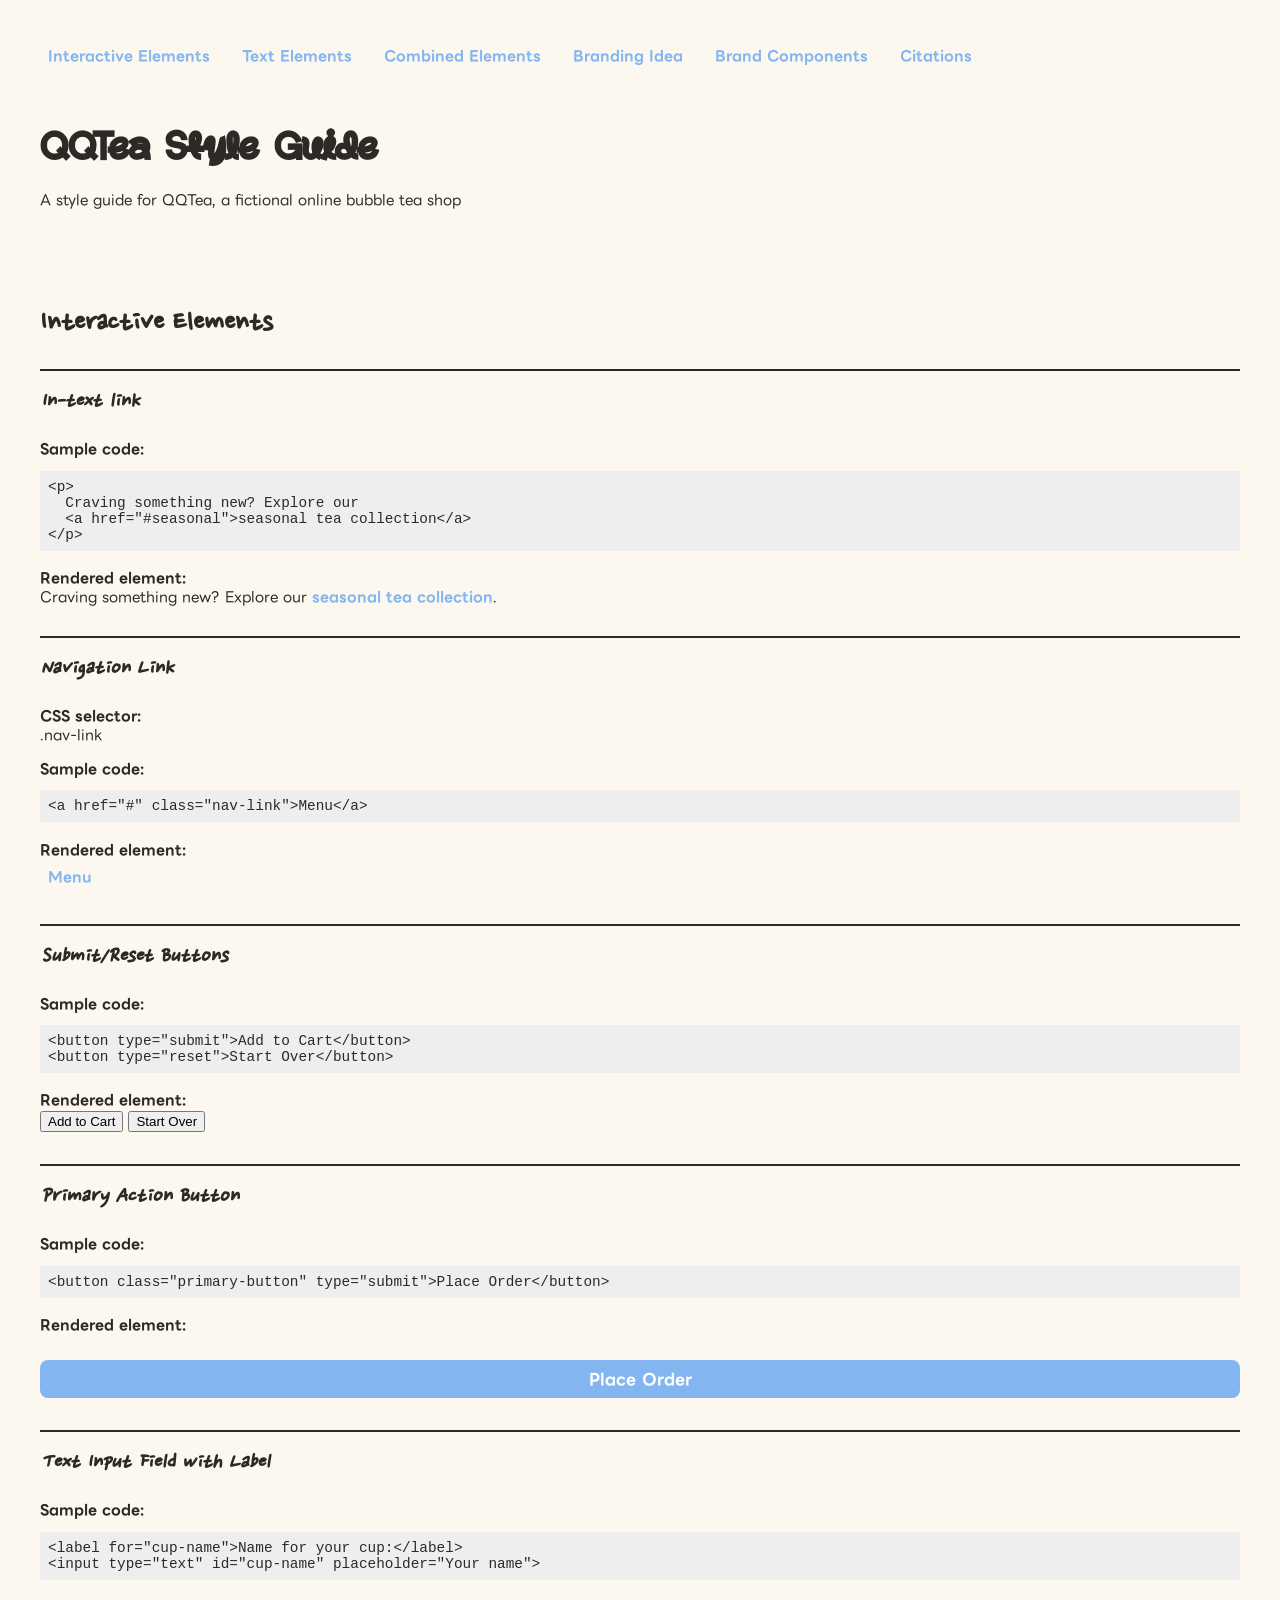
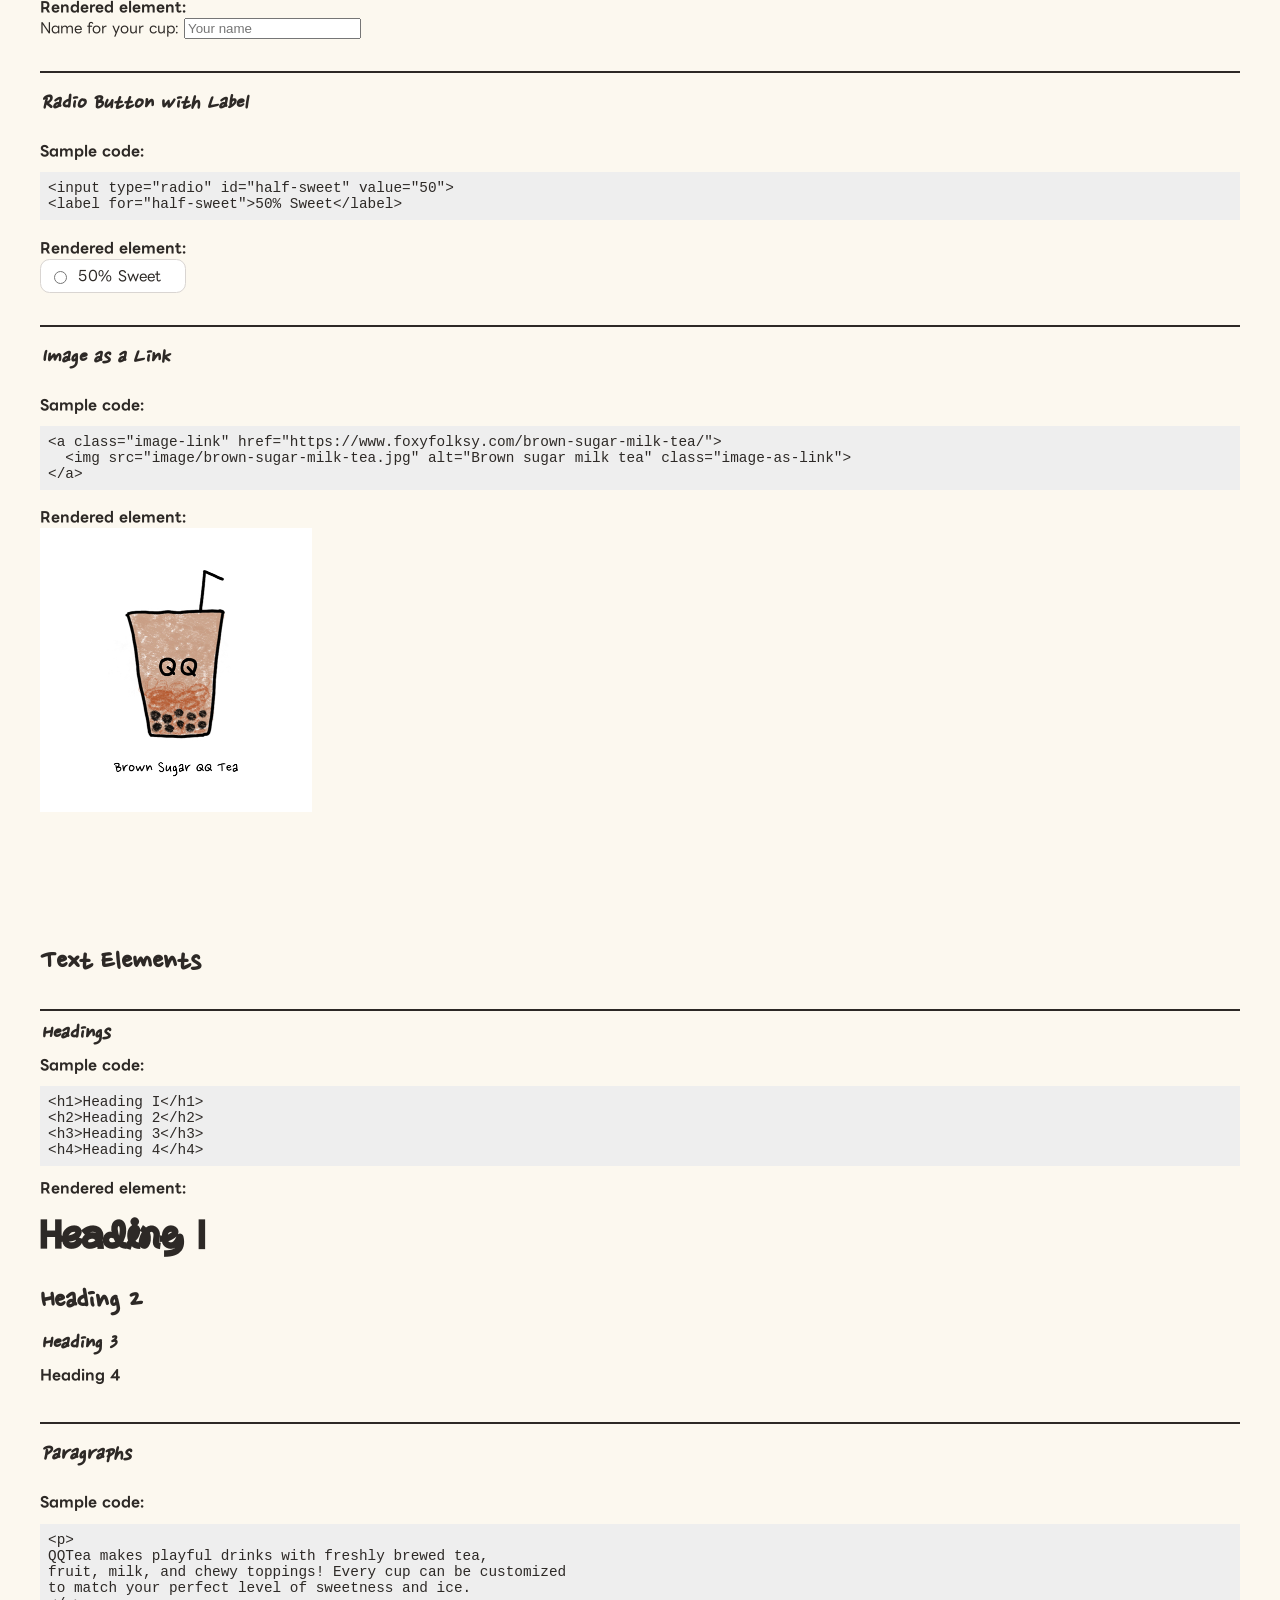
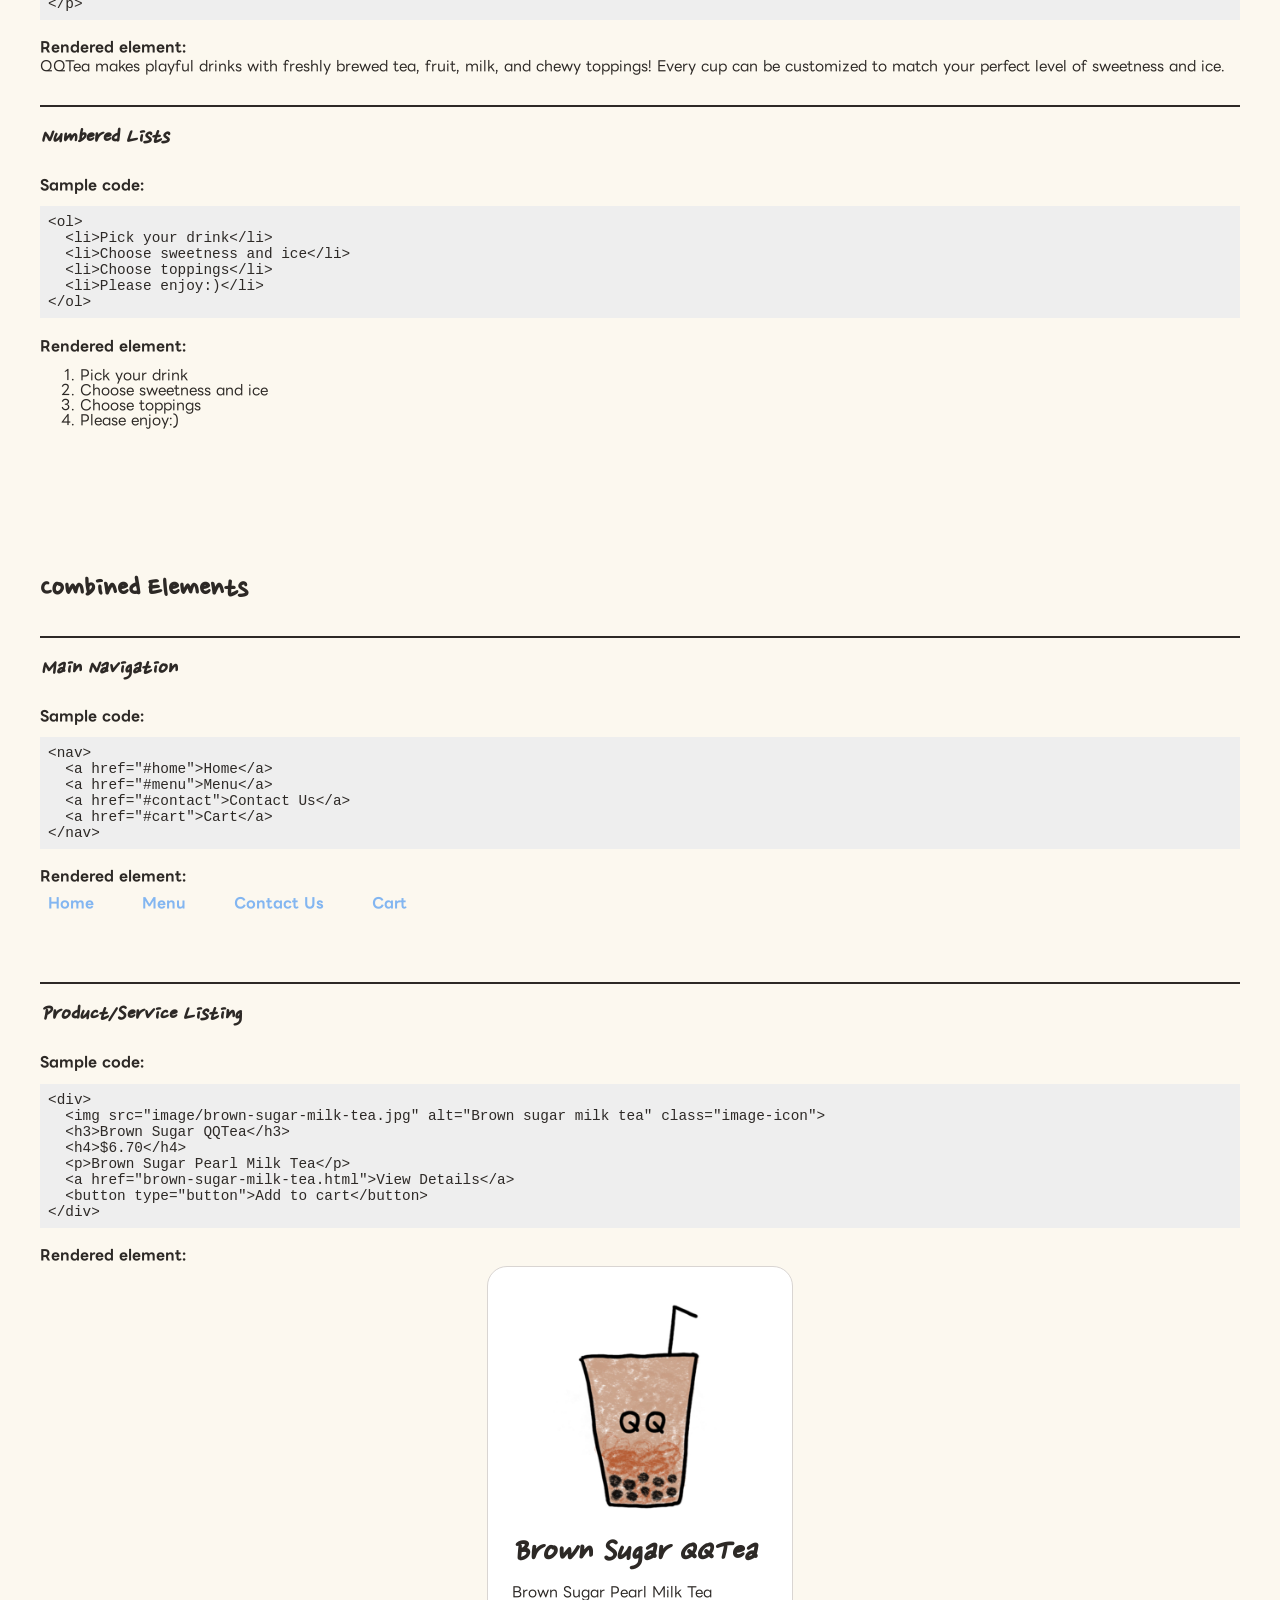
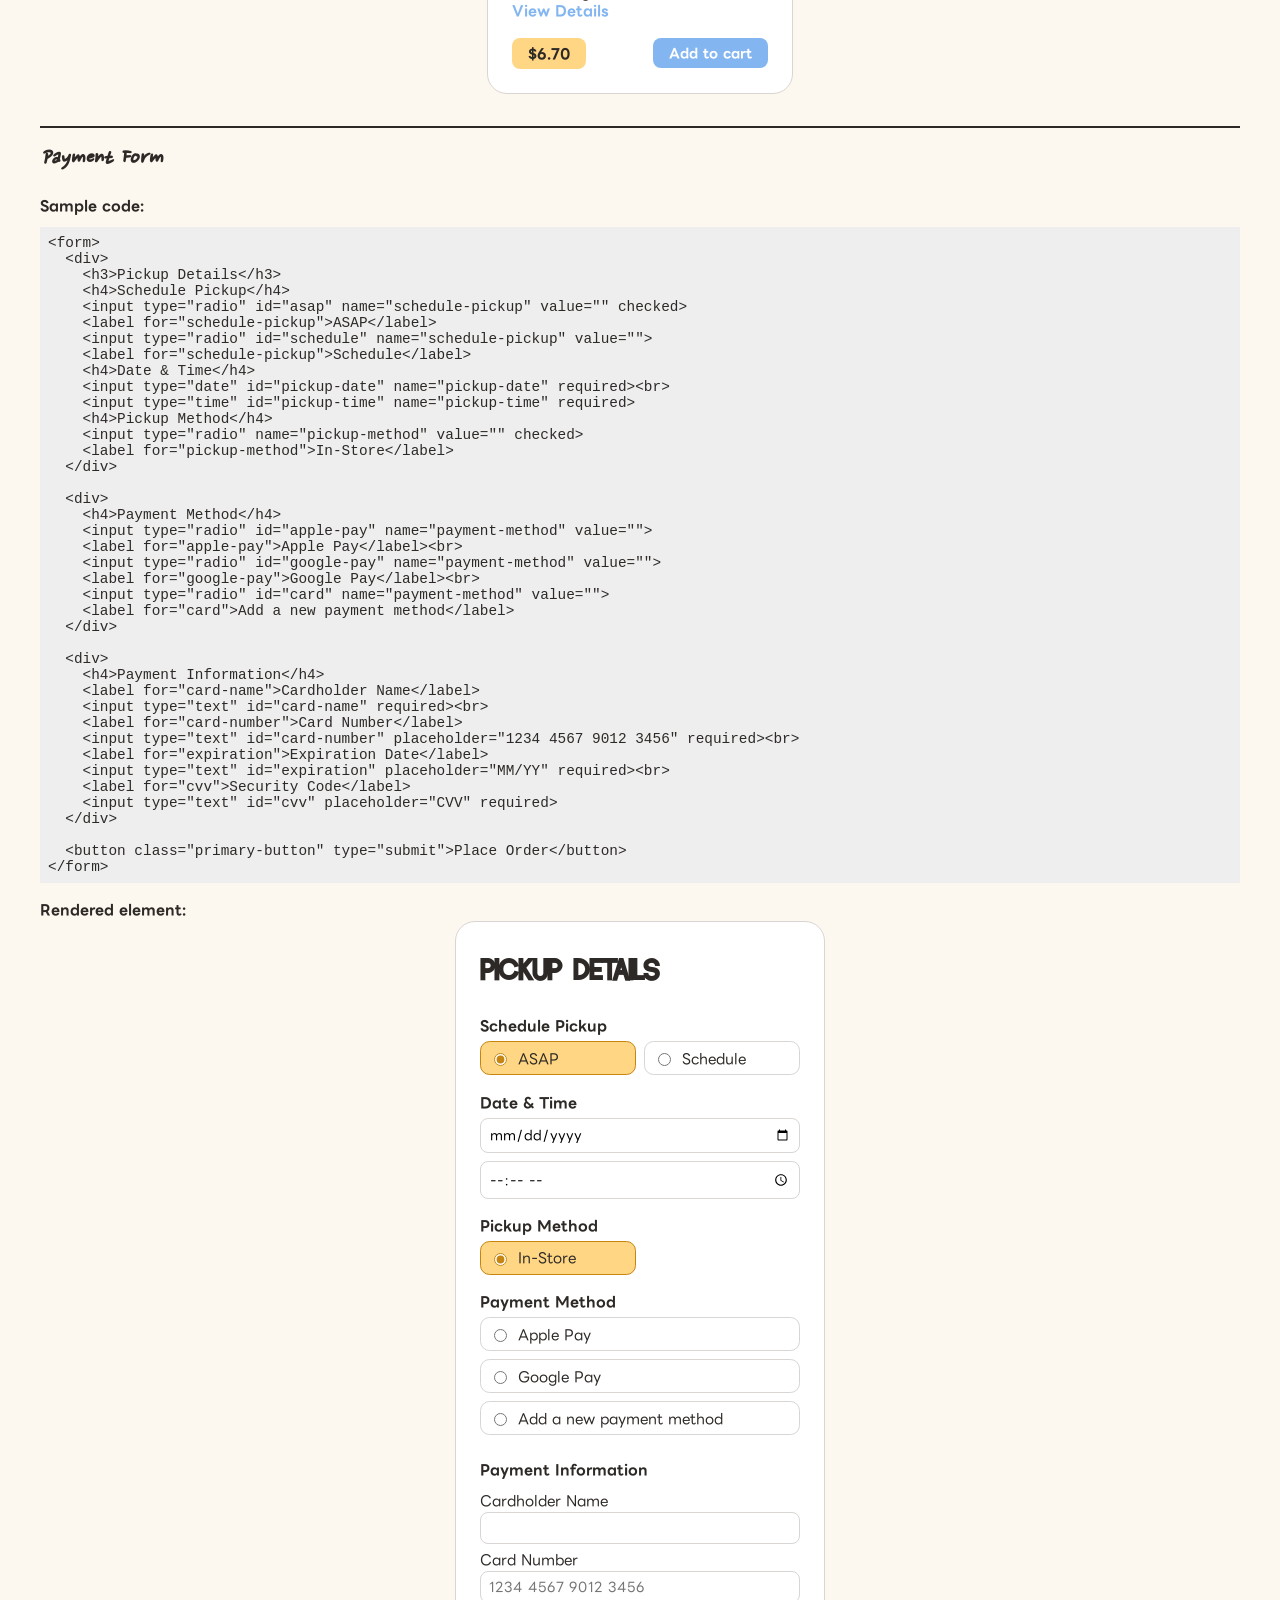
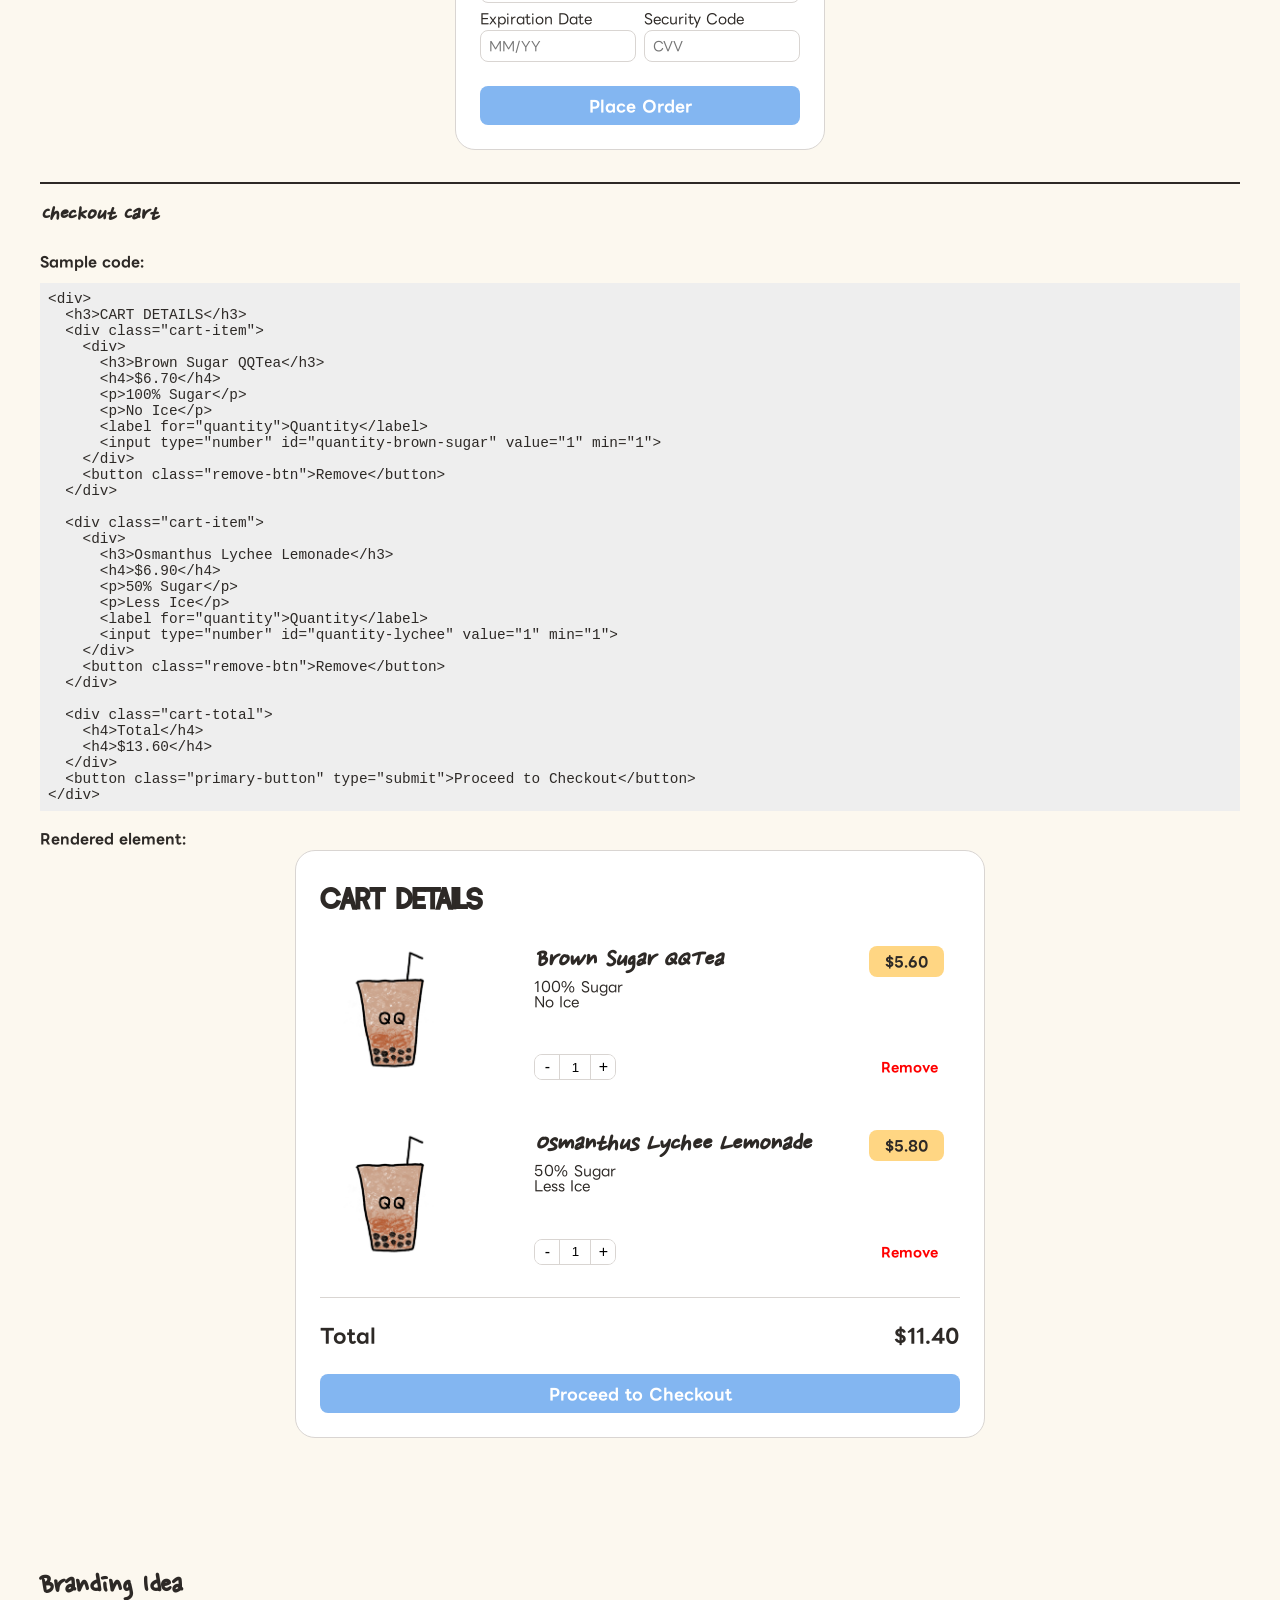
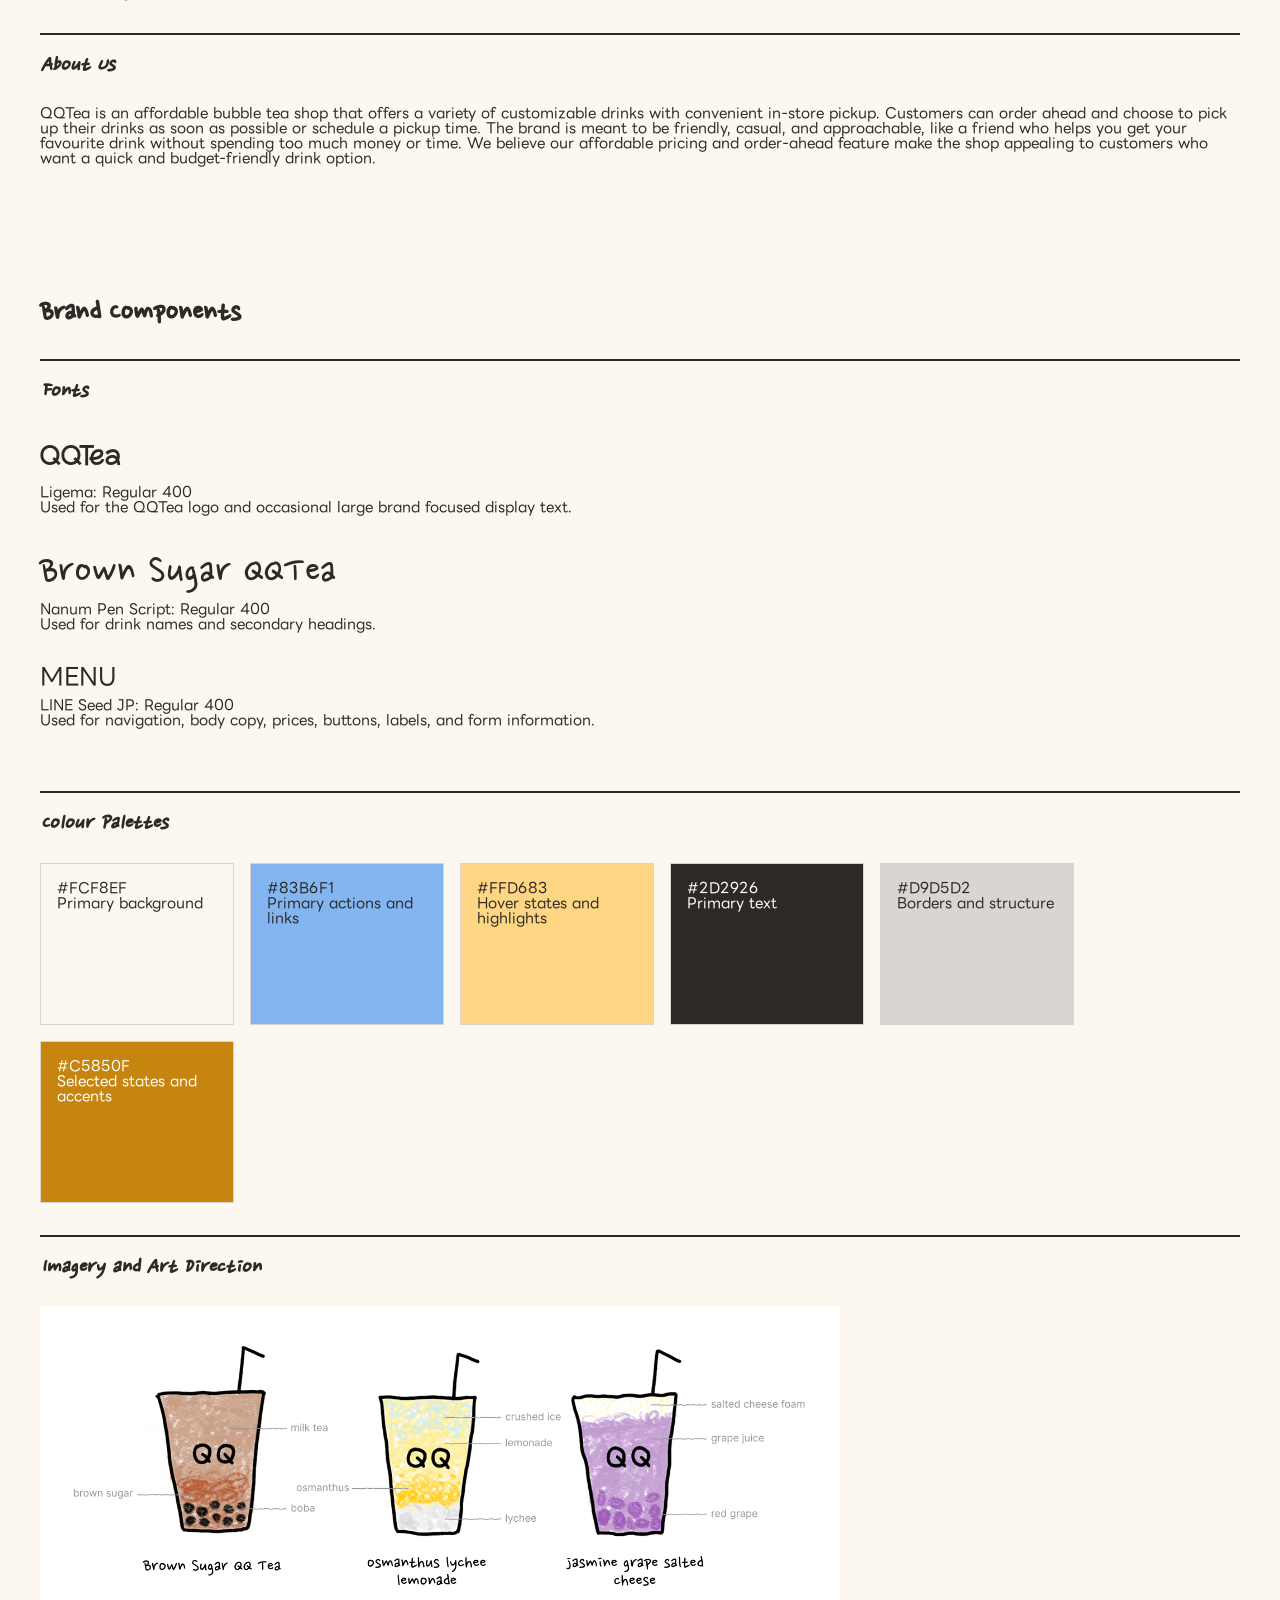
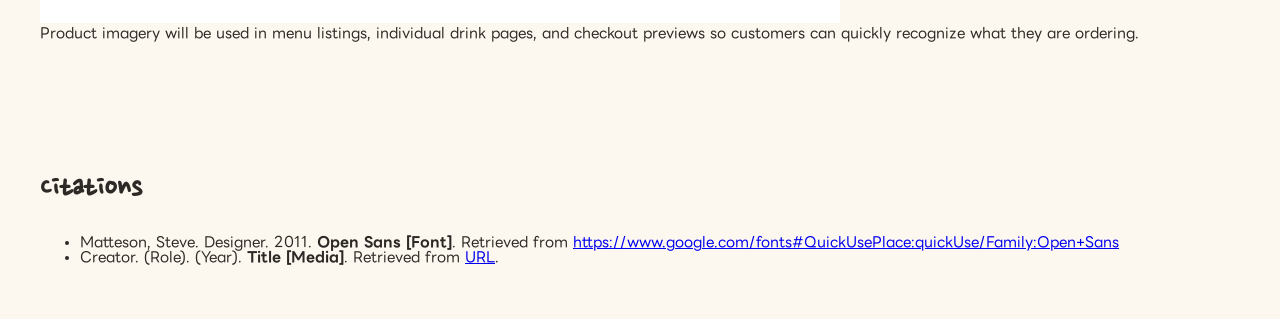
==== commit 09c7bbed: "Revert "." This reverts commit e202ec5c8060bf3a85cec4fb3327057781b7828f." ====
--- a/IAT339-P01/index.html
+++ b/IAT339-P01/index.html
@@ -70,10 +70,8 @@
 
         <h4>Rendered element:</h4>
 
-        <div class="submit-reset-button">
-          <button type="submit">Add to Cart</button>
-          <button type="reset">Start Over</button>
-        </div>
+        <button type="submit">Add to Cart</button>
+        <button type="reset">Start Over</button>
       </section>
 
       <section class="element">
@@ -93,10 +91,9 @@
 &lt;input type="text" id="cup-name" placeholder="Your name"&gt;</code></pre>
       
         <h4>Rendered element:</h4>
-        <div class="input-label-section">
-          <label for="cup-name">Name for your cup:</label>
-          <input type="text" id="cup-name" placeholder="Your name">
-        </div>
+
+        <label for="cup-name">Name for your cup:</label>
+        <input type="text" id="cup-name" placeholder="Your name">
       </section>
 
 
@@ -510,7 +507,7 @@
 
         <div class="font">
           <p id="line-seed">MENU</p>
-          <p>LINE Seed JP: Regular 400, Regular 700</p>
+          <p>LINE Seed JP: Regular 400</p>
           <p>Used for navigation, body copy, prices, buttons, labels, and form information.</p>
         </div>
       </section>
--- a/IAT339-P01/css/main.css
+++ b/IAT339-P01/css/main.css
@@ -101,27 +101,7 @@
 }
 .intext-link:hover,
 .intext-link:focus {
-  color: #2d2926;
-}
-
-.submit-reset-button button {
-  font-family: "LINE Seed JP", sans-serif;
-  font-weight: bold;
-
-  padding: 0.5rem 1rem;
-
-  color: white;
-  background-color: #83b6f1;
-  border: none;
-  border-radius: 0.5rem;
-  cursor: pointer;
-
-  transition-property: background-color;
-  transition-duration: 0.25s;
-}
-.submit-reset-button button:hover,
-.submit-reset-button button:focus {
-  background-color: #2d2926;
+  color: #d9d5d2;
 }
 
 /* Primary action button */
@@ -144,22 +124,6 @@
 .primary-button:hover,
 .primary-button:focus {
   background-color: #2d2926;
-}
-
-.input-label-section {
-  display: flex;
-  flex-direction: column;
-  gap: 0.5rem;
-}
-.input-label-section input {
-  width: 10rem;
-  padding: 0.5rem;
-
-  font-family: "LINE Seed JP", sans-serif;
-
-  border: 0.1rem solid #d9d5d2;
-  border-radius: 0.5rem;
-  box-sizing: border-box;
 }
 
 /* Styling for the Radio Options */
@@ -460,10 +424,6 @@
   border: none;
   cursor: pointer;
 }
-.remove-btn:hover,
-.remove-btn:focus {
-  color: #2d2926;
-}
 
 /* Styling for the Counter*/
 .quantity-control {
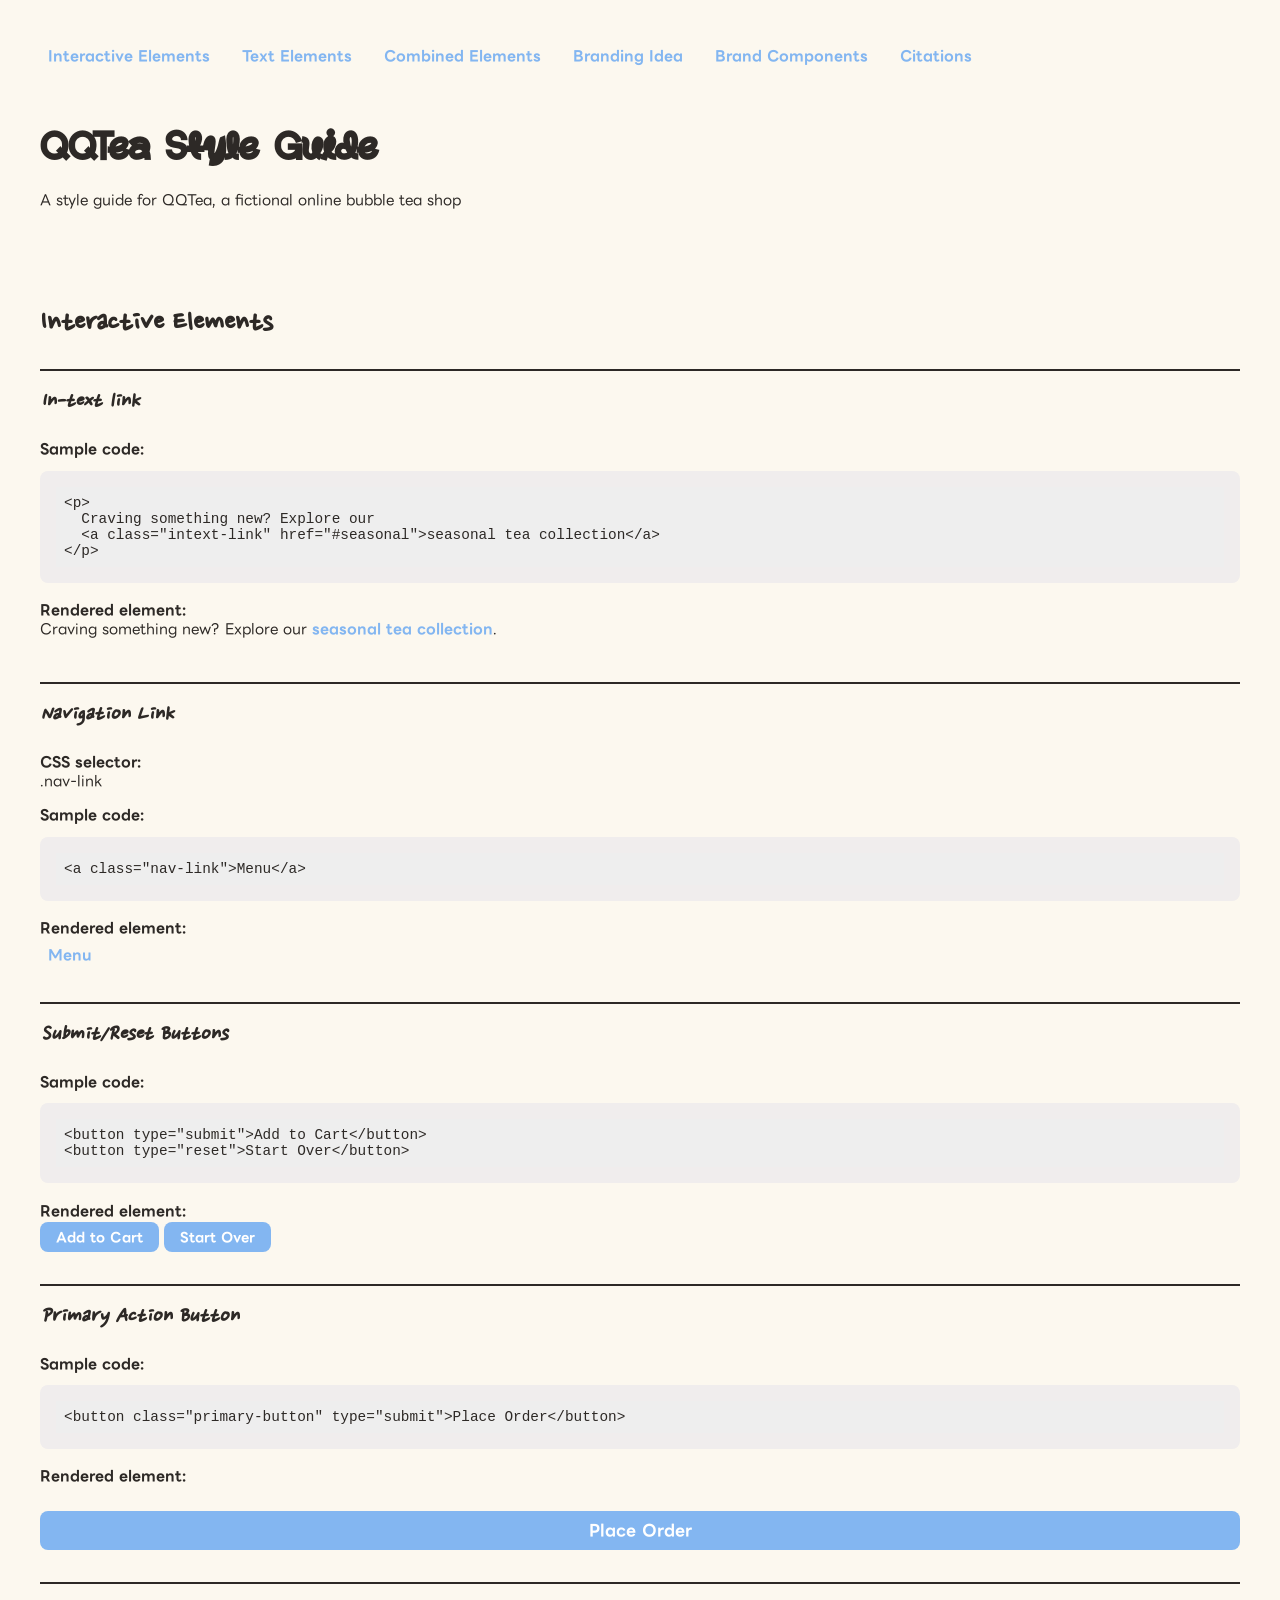
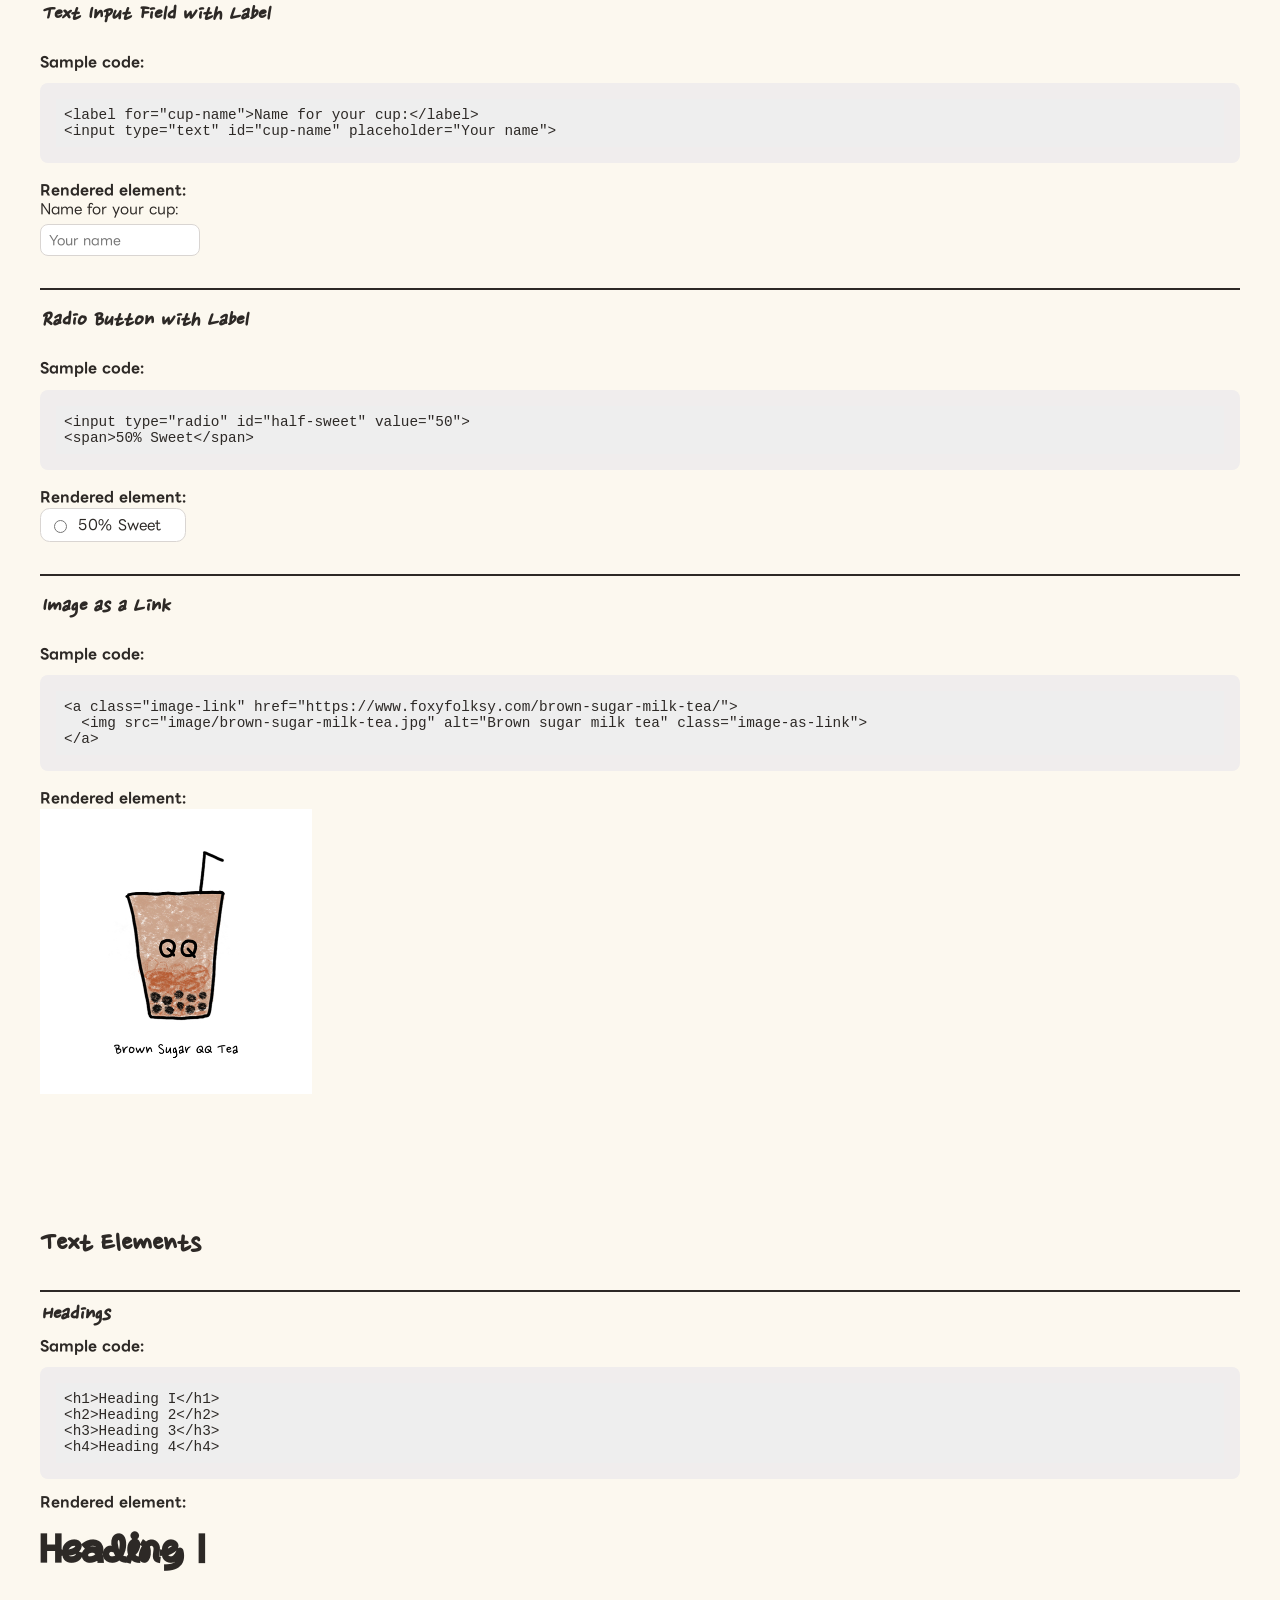
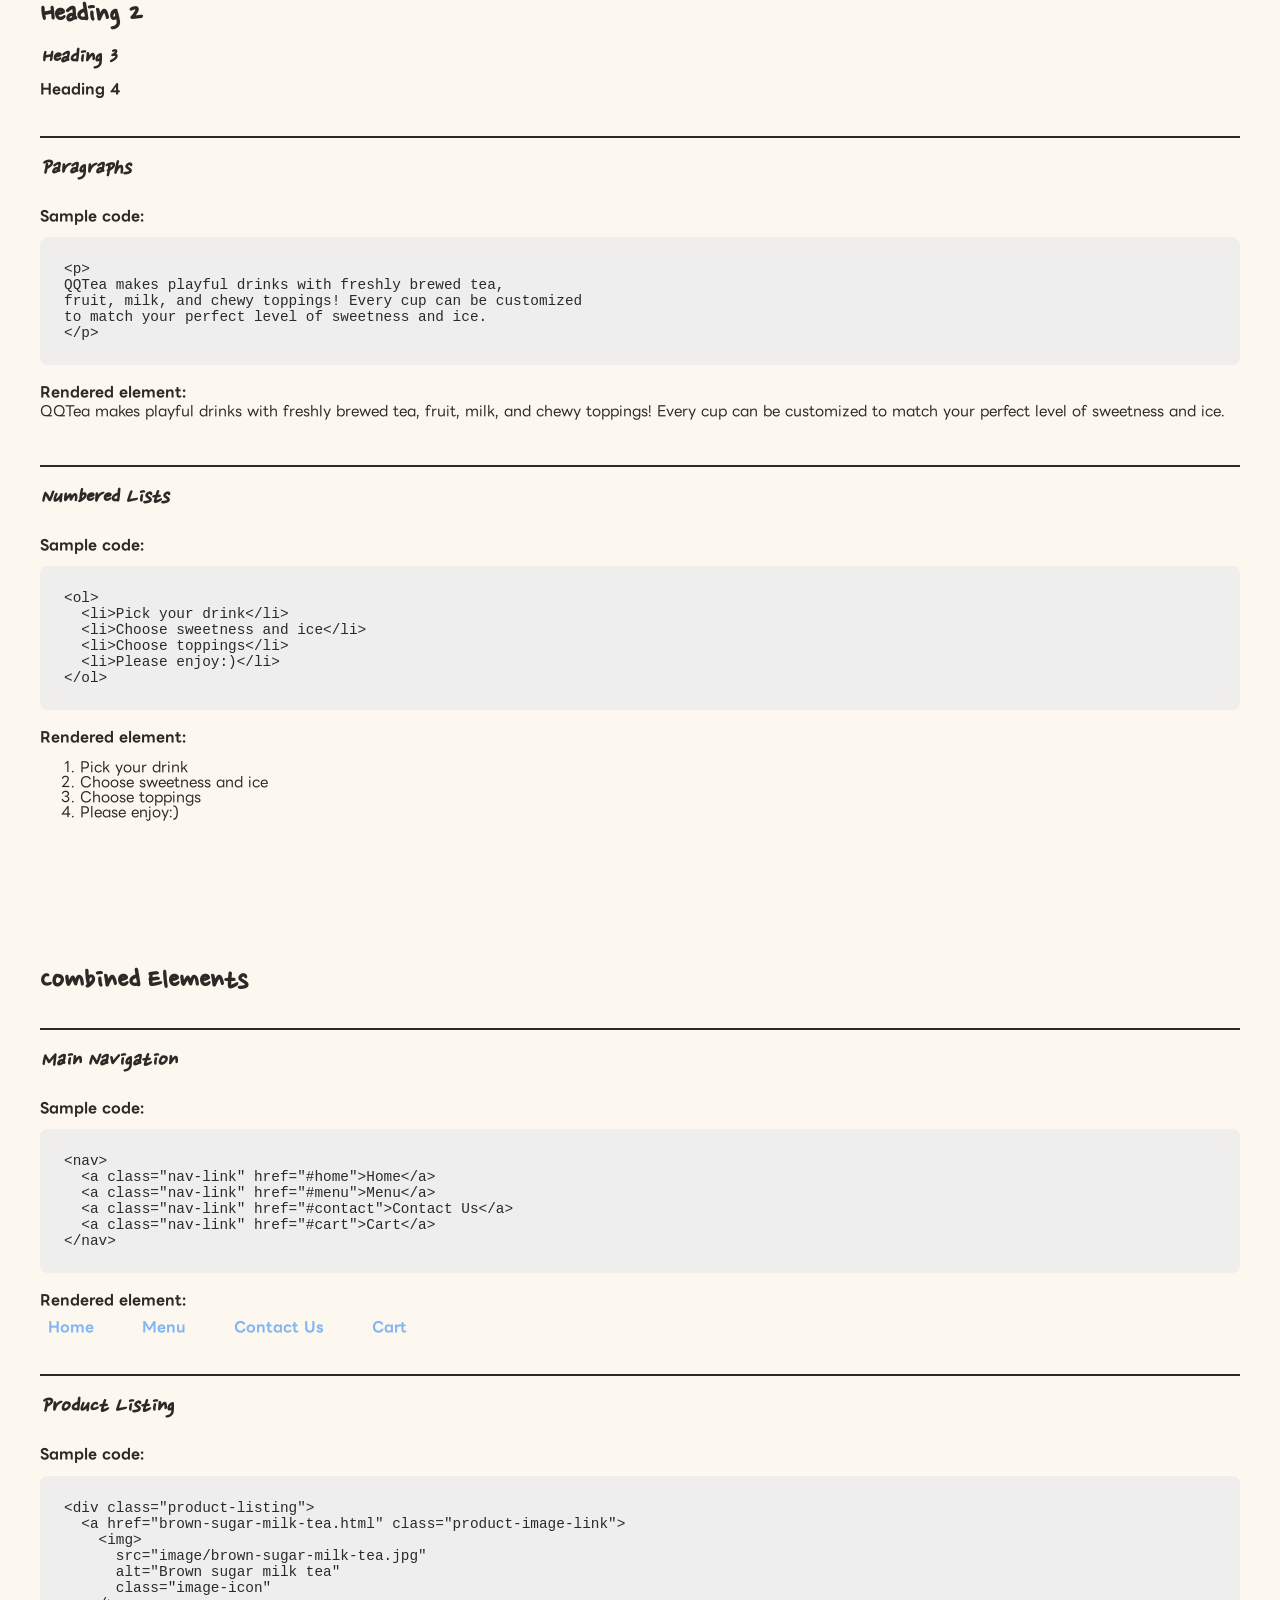
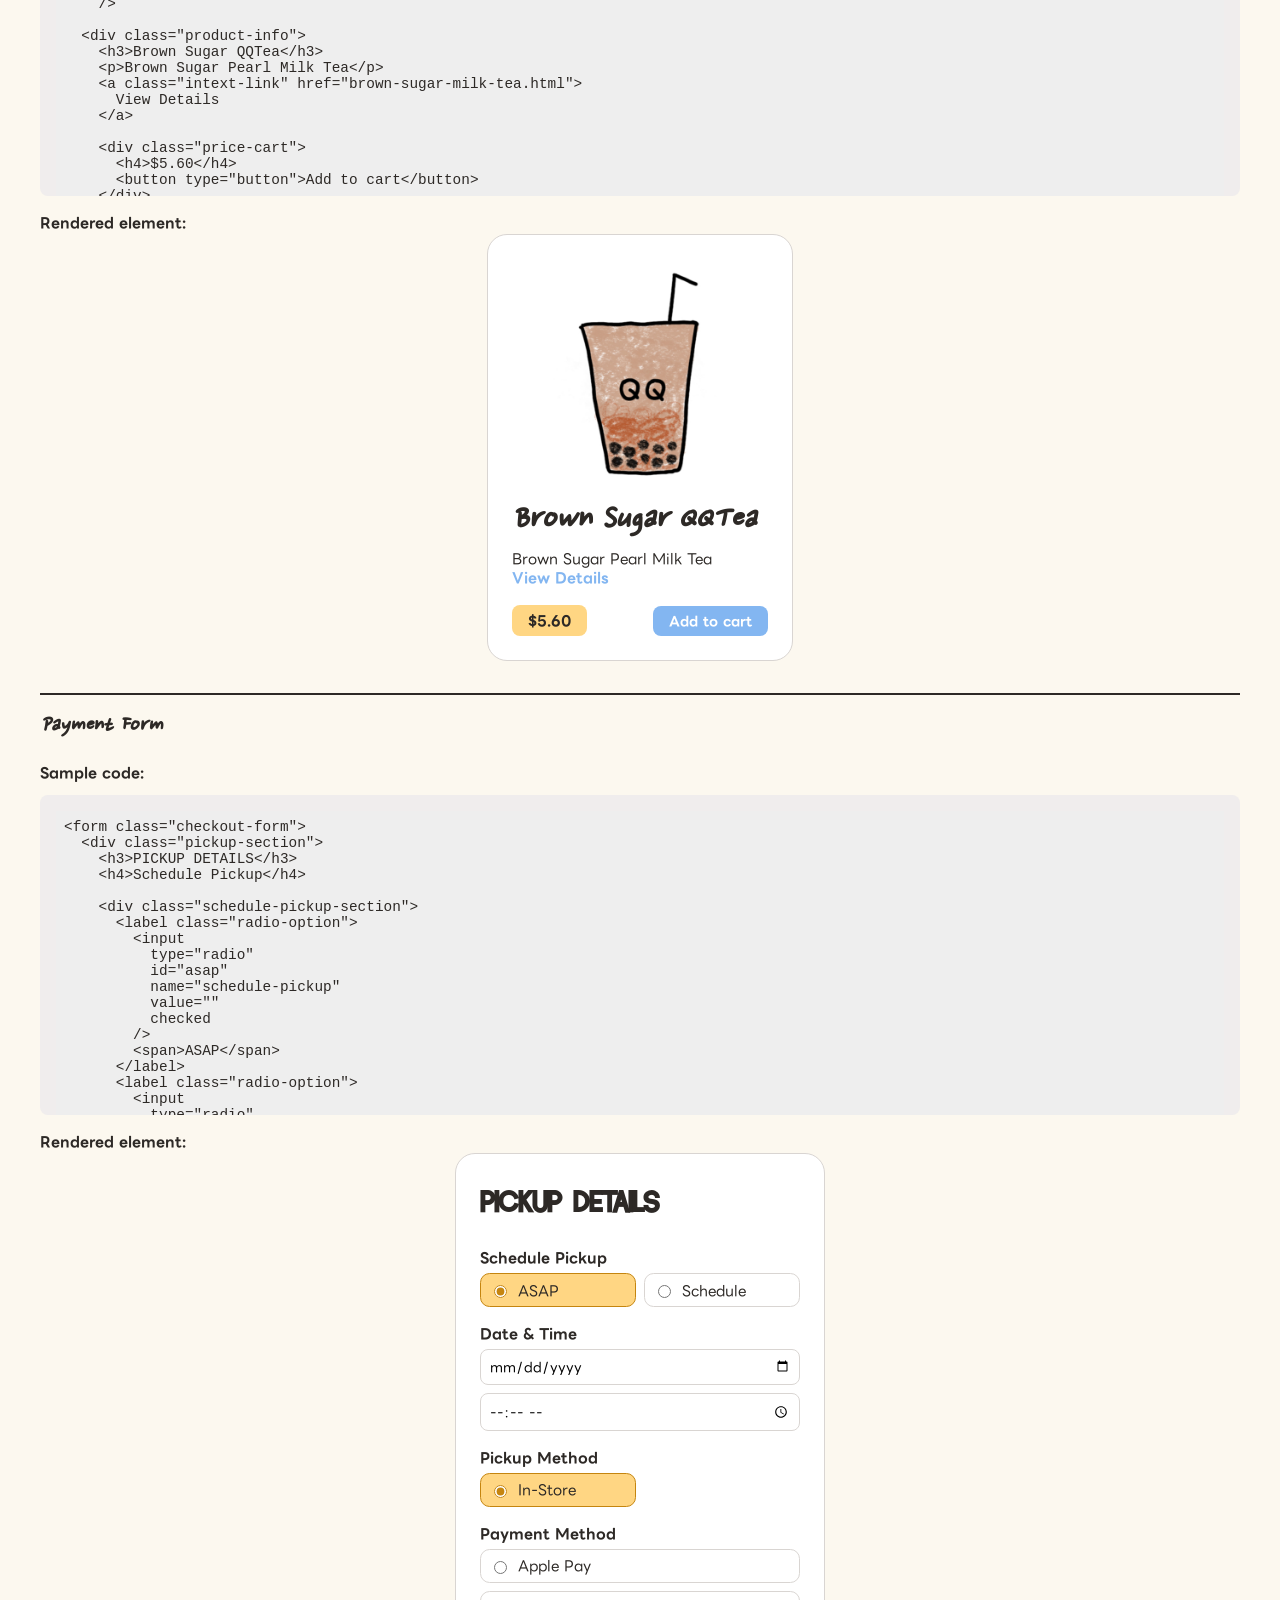
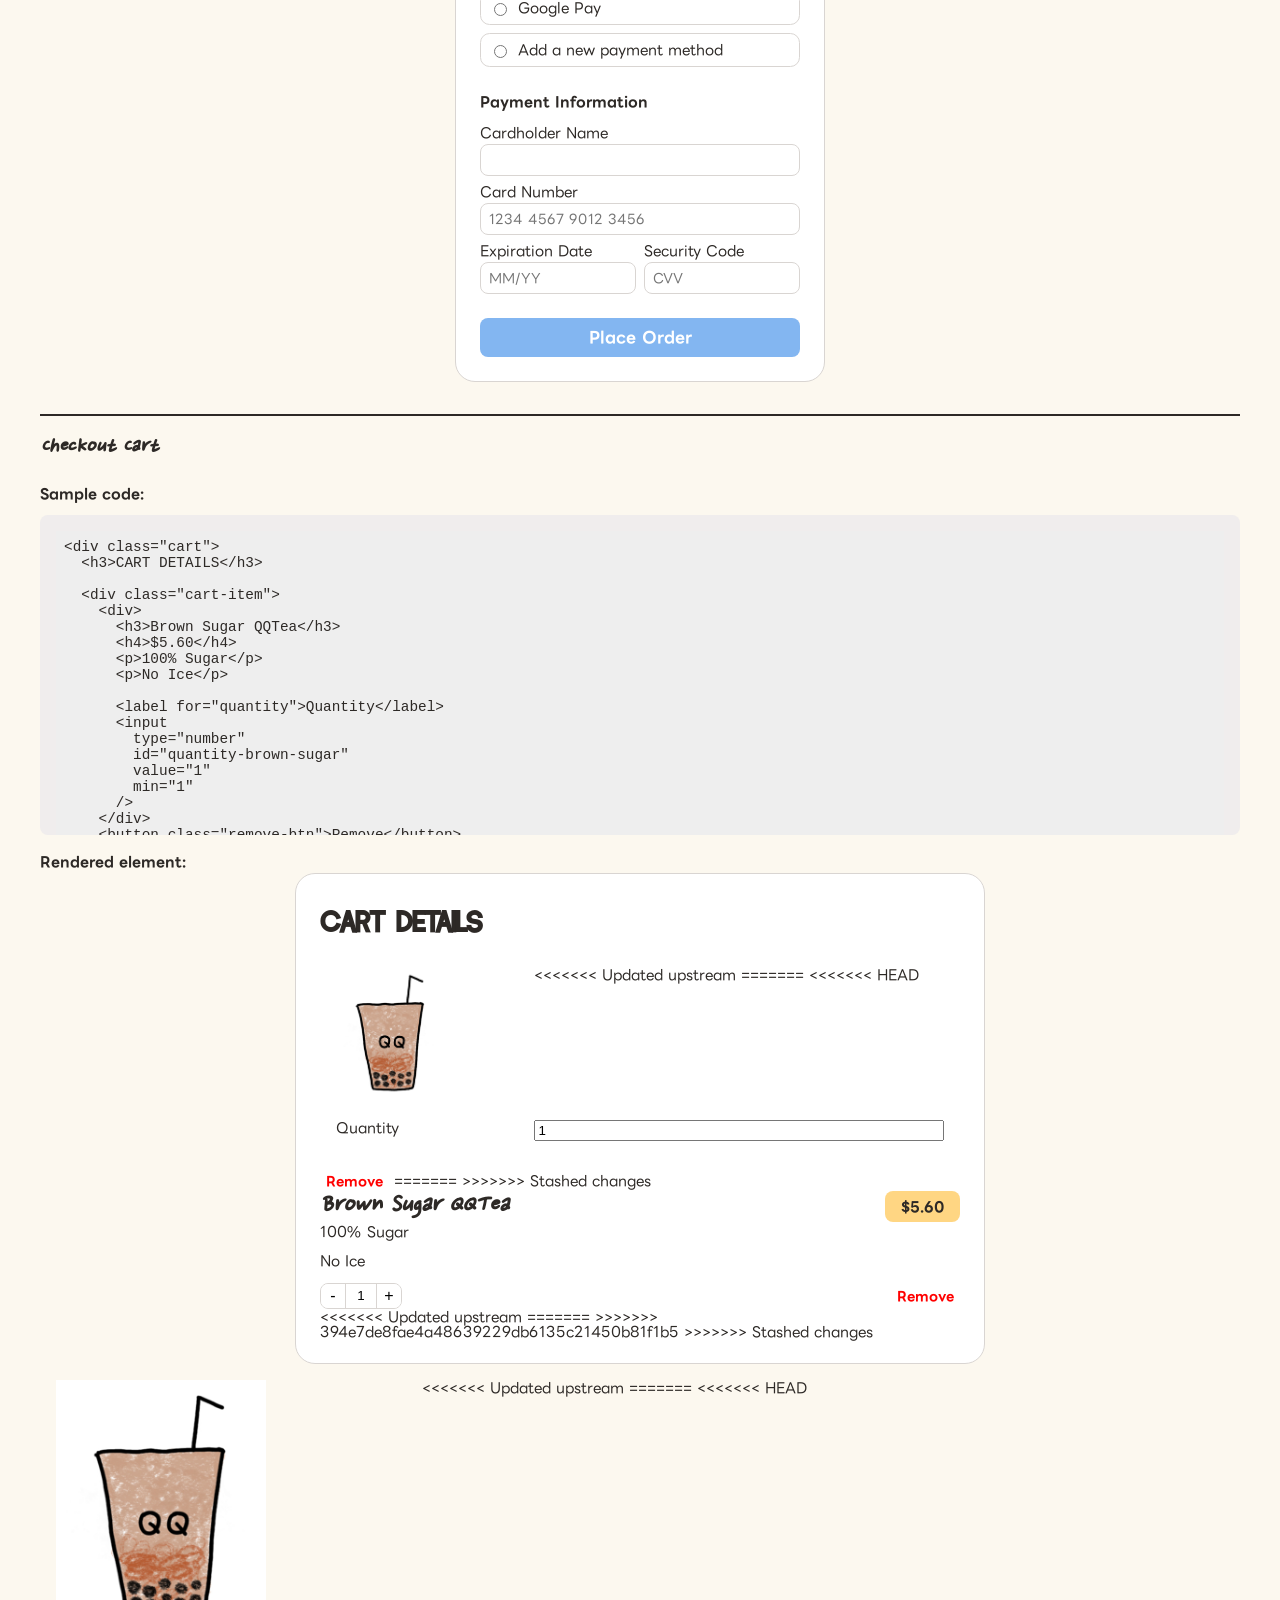
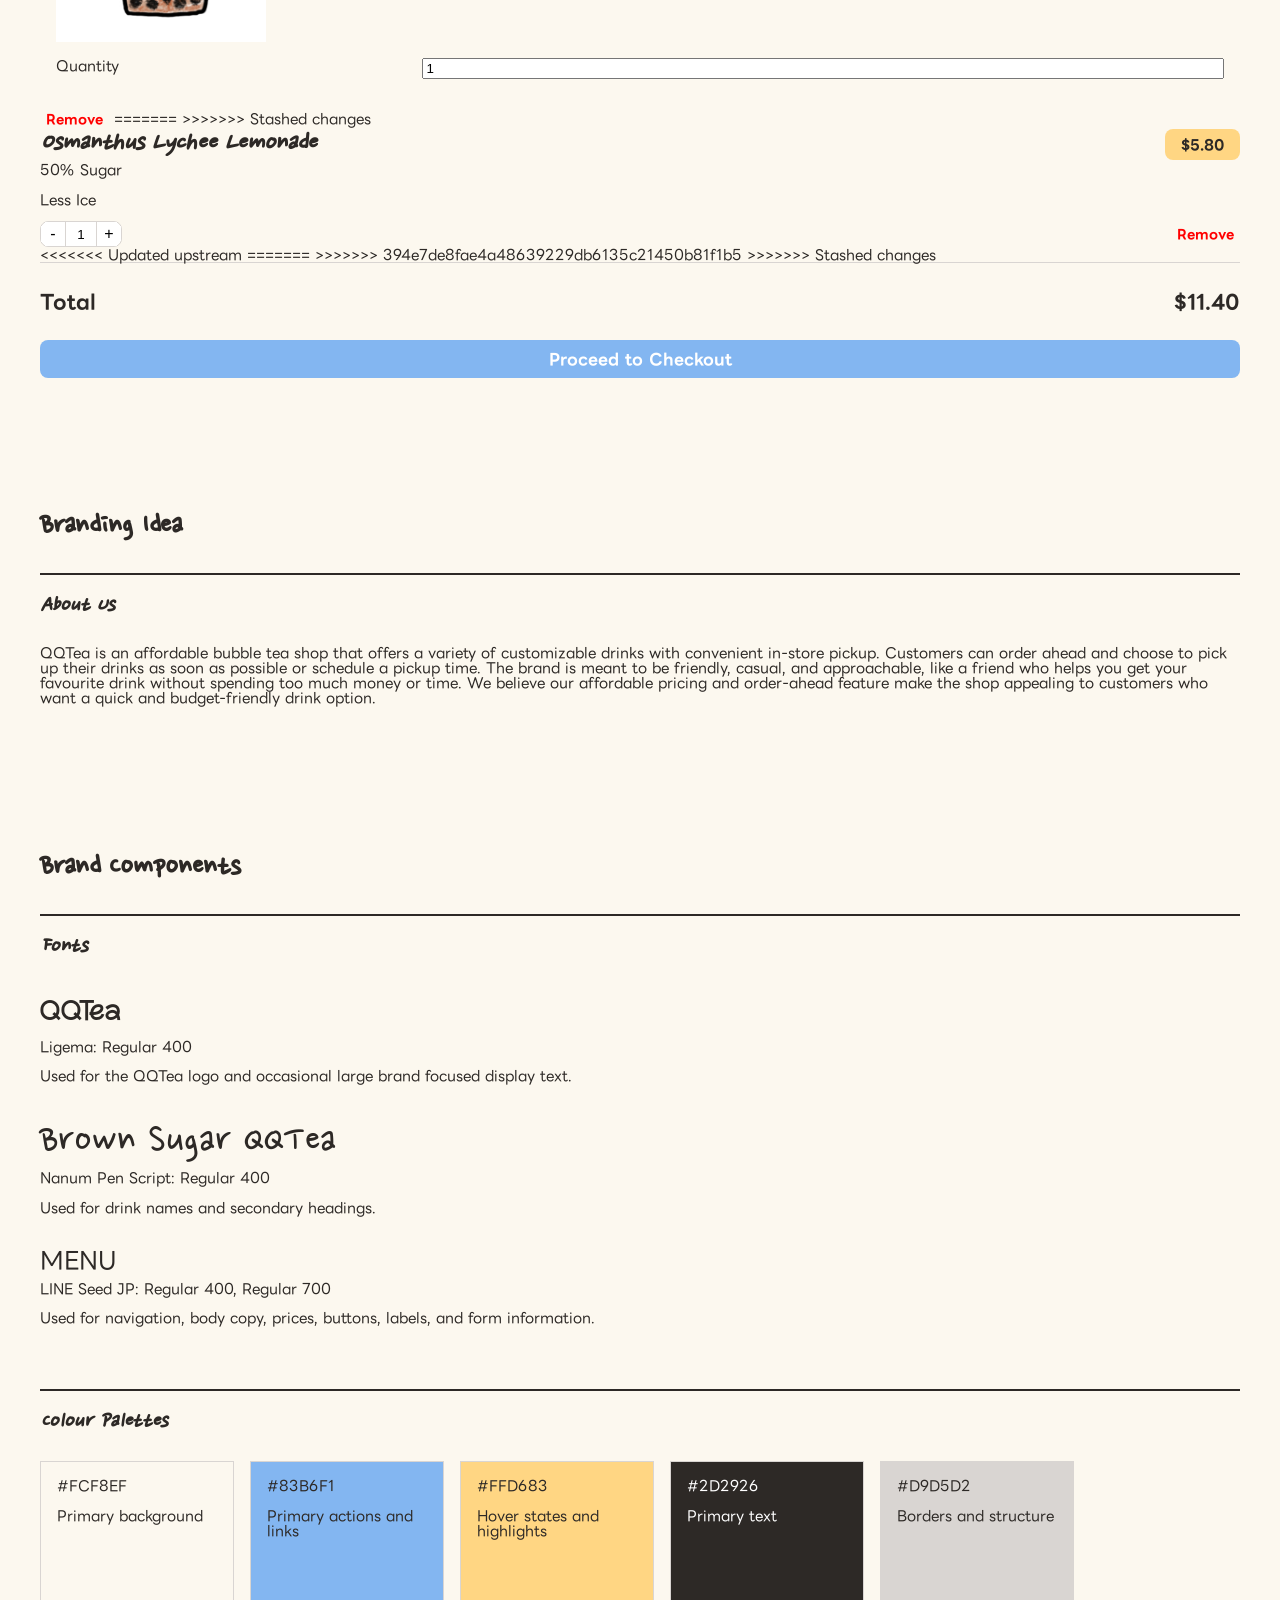
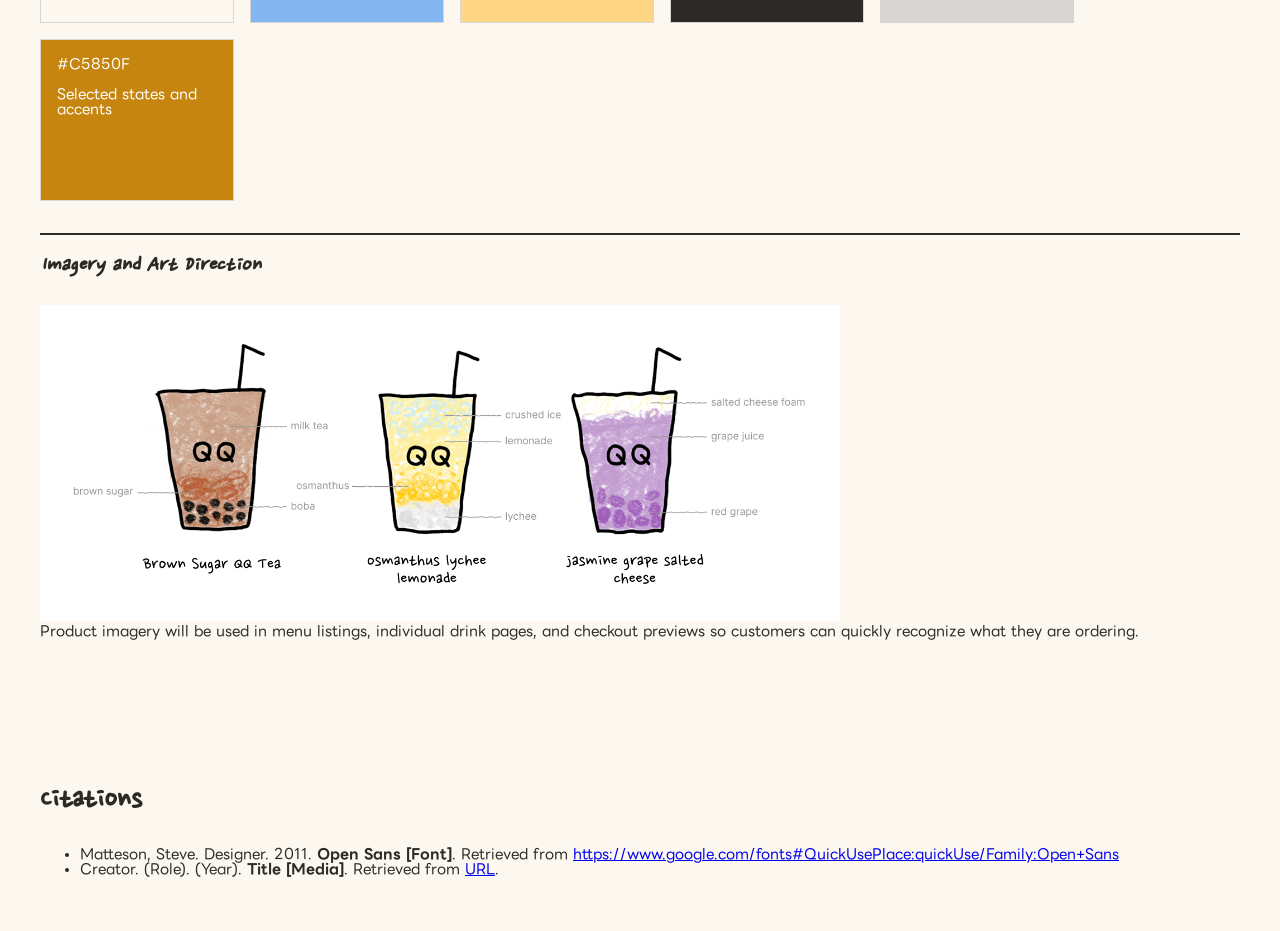
==== commit 2e2576f3: "Merge branch 'main' of https://github.com/qiaolexii7/IAT339_P01" ====
--- a/IAT339-P01/index.html
+++ b/IAT339-P01/index.html
@@ -1,19 +1,18 @@
-<!DOCTYPE html>
+<!doctype html>
 <html>
-
   <head>
-
-    <meta charset="utf-8">
+    <meta charset="utf-8" />
     <title>QQTea Style Guide</title>
 
-    <link href="css/main.css" rel="stylesheet">
+    <link href="css/main.css" rel="stylesheet" />
   </head>
 
   <body>
-
     <header>
-      <nav>        
-        <a class="nav-link" href="#interactive_elements">Interactive Elements</a>
+      <nav>
+        <a class="nav-link" href="#interactive_elements"
+          >Interactive Elements</a
+        >
         <a class="nav-link" href="#text_elements">Text Elements</a>
         <a class="nav-link" href="#combined_elements">Combined Elements</a>
         <a class="nav-link" href="#branding_idea">Branding Idea</a>
@@ -24,7 +23,7 @@
       <h1>QQTea Style Guide</h1>
 
       <p>A style guide for QQTea, a fictional online bubble tea shop</p>
-
+    </header>
 
     <!-- INTERACTIVE ELEMENTS SECTION // -->
     <section id="interactive_elements">
@@ -35,7 +34,7 @@
         <h4>Sample code:</h4>
         <pre><code>&lt;p&gt;
   Craving something new? Explore our
-  &lt;a href="#seasonal"&gt;seasonal tea collection&lt;/a&gt;
+  &lt;a class="intext-link" href="#seasonal"&gt;seasonal tea collection&lt;/a&gt;
 &lt;/p&gt;</code></pre>
 
         <h4>Rendered element:</h4>
@@ -45,21 +44,18 @@
         </p>
       </section>
 
-
-      <section class="element">
-
+      <section class="element">
         <h3>Navigation Link</h3>
 
         <h4>CSS selector:</h4>
         <p>.nav-link</p>
 
         <h4>Sample code:</h4>
-        <pre><code>&lt;a href="#" class="nav-link"&gt;Menu&lt;/a&gt;</code></pre>
+        <pre><code>&lt;a class="nav-link"&gt;Menu&lt;/a&gt;</code></pre>
 
         <h4>Rendered element:</h4>
         <a class="nav-link" href="#">Menu</a>
       </section>
-
 
       <section class="element">
         <h3>Submit/Reset Buttons</h3>
@@ -70,47 +66,48 @@
 
         <h4>Rendered element:</h4>
 
-        <button type="submit">Add to Cart</button>
-        <button type="reset">Start Over</button>
-      </section>
-
-      <section class="element">
-      <h3>Primary Action Button</h3>
-
-      <h4>Sample code:</h4>
-      <pre><code>&lt;button class="primary-button" type="submit"&gt;Place Order&lt;/button&gt;</code></pre>
-
-      <h4>Rendered element:</h4>
-      <button class="primary-button" type="submit">Place Order</button>
-    </section>
+        <div class="submit-reset-button">
+          <button type="submit">Add to Cart</button>
+          <button type="reset">Start Over</button>
+        </div>
+      </section>
+
+      <section class="element">
+        <h3>Primary Action Button</h3>
+
+        <h4>Sample code:</h4>
+        <pre><code>&lt;button class="primary-button" type="submit"&gt;Place Order&lt;/button&gt;</code></pre>
+
+        <h4>Rendered element:</h4>
+        <button class="primary-button" type="submit">Place Order</button>
+      </section>
 
       <section class="element">
         <h3>Text Input Field with Label</h3>
         <h4>Sample code:</h4>
         <pre><code>&lt;label for="cup-name"&gt;Name for your cup:&lt;/label&gt;
 &lt;input type="text" id="cup-name" placeholder="Your name"&gt;</code></pre>
-      
-        <h4>Rendered element:</h4>
-
-        <label for="cup-name">Name for your cup:</label>
-        <input type="text" id="cup-name" placeholder="Your name">
-      </section>
-
+
+        <h4>Rendered element:</h4>
+        <div class="input-label-section">
+          <label for="cup-name">Name for your cup:</label>
+          <input type="text" id="cup-name" placeholder="Your name">
+        </div>
+      </section>
 
       <section class="element">
         <h3>Radio Button with Label</h3>
         <h4>Sample code:</h4>
         <pre><code>&lt;input type="radio" id="half-sweet" value="50"&gt;
-&lt;label for="half-sweet"&gt;50% Sweet&lt;/label&gt;</code></pre>
+&lt;span&gt;50% Sweet&lt;/span&gt;</code></pre>
 
         <h4>Rendered element:</h4>
 
         <label class="radio-option">
-          <input type="radio" id="half-sweet" value="50">
+          <input type="radio" id="half-sweet" value="50" />
           <span>50% Sweet</span>
         </label>
       </section>
-
 
       <section class="element">
         <h3>Image as a Link</h3>
@@ -119,18 +116,21 @@
   &lt;img src="image/brown-sugar-milk-tea.jpg" alt="Brown sugar milk tea" class="image-as-link"&gt;
 &lt;/a&gt;</code></pre>
 
-      <h4>Rendered element:</h4>
-
-      <a class="image-link" href="https://www.foxyfolksy.com/brown-sugar-milk-tea/">
-        <img src="image/brown-sugar-milk-tea.jpg" alt="Brown sugar milk tea" class="image-as-link">
-      </a>
-      </section>
-
-
+        <h4>Rendered element:</h4>
+
+        <a
+          class="image-link"
+          href="https://www.foxyfolksy.com/brown-sugar-milk-tea/"
+        >
+          <img
+            src="image/brown-sugar-milk-tea.jpg"
+            alt="Brown sugar milk tea"
+            class="image-as-link"
+          />
+        </a>
+      </section>
     </section>
     <!-- // INTERACTIVE ELEMENTS SECTION -->
-
-
 
     <!-- TEXT ELEMENTS SECTION // -->
     <section id="text_elements">
@@ -144,12 +144,12 @@
 &lt;h3&gt;Heading 3&lt;/h3&gt;
 &lt;h4&gt;Heading 4&lt;/h4&gt;</code></pre>
 
-  <h4>Rendered element:</h4>
-
-  <h1>Heading I</h1>
-  <h2>Heading 2</h2>
-  <h3>Heading 3</h3>
-  <h4>Heading 4</h4>
+        <h4>Rendered element:</h4>
+
+        <h1>Heading I</h1>
+        <h2>Heading 2</h2>
+        <h3>Heading 3</h3>
+        <h4>Heading 4</h4>
       </section>
 
       <section class="element">
@@ -159,15 +159,15 @@
 QQTea makes playful drinks with freshly brewed tea,
 fruit, milk, and chewy toppings! Every cup can be customized
 to match your perfect level of sweetness and ice.
-&lt;/p&gt;</pre></code>
-
-  <h4>Rendered element:</h4>
-
-  <p>
-    QQTea makes playful drinks with freshly brewed tea,
-    fruit, milk, and chewy toppings! Every cup can be customized
-    to match your perfect level of sweetness and ice.
-  </p>
+&lt;/p&gt;</code></pre>
+
+        <h4>Rendered element:</h4>
+
+        <p>
+          QQTea makes playful drinks with freshly brewed tea, fruit, milk, and
+          chewy toppings! Every cup can be customized to match your perfect
+          level of sweetness and ice.
+        </p>
       </section>
 
       <section class="element">
@@ -180,20 +180,17 @@
   &lt;li&gt;Please enjoy:)&lt;/li&gt;
 &lt;/ol&gt;</code></pre>
 
-  <h4>Rendered element:</h4>
-
-  <ol>
-    <li>Pick your drink</li>
-    <li>Choose sweetness and ice</li>
-    <li>Choose toppings</li>
-    <li>Please enjoy:)</li>
-  </ol>
-      </section>
-
+        <h4>Rendered element:</h4>
+
+        <ol>
+          <li>Pick your drink</li>
+          <li>Choose sweetness and ice</li>
+          <li>Choose toppings</li>
+          <li>Please enjoy:)</li>
+        </ol>
+      </section>
     </section>
     <!-- // TEXT ELEMENTS SECTION -->
-
-
 
     <!-- COMBINED ELEMENTS SECTION // -->
     <section id="combined_elements">
@@ -203,10 +200,10 @@
         <h3>Main Navigation</h3>
         <h4>Sample code:</h4>
         <pre><code>&lt;nav&gt;
-  &lt;a href="#home"&gt;Home&lt;/a&gt;
-  &lt;a href="#menu"&gt;Menu&lt;/a&gt;
-  &lt;a href="#contact"&gt;Contact Us&lt;/a&gt;
-  &lt;a href="#cart"&gt;Cart&lt;/a&gt;
+  &lt;a class="nav-link" href="#home"&gt;Home&lt;/a&gt;
+  &lt;a class="nav-link" href="#menu"&gt;Menu&lt;/a&gt;
+  &lt;a class="nav-link" href="#contact"&gt;Contact Us&lt;/a&gt;
+  &lt;a class="nav-link" href="#cart"&gt;Cart&lt;/a&gt;
 &lt;/nav&gt;</code></pre>
 
         <h4>Rendered element:</h4>
@@ -220,82 +217,168 @@
       </section>
 
       <section class="element">
-        <h3>Product/Service Listing</h3>
-        <h4>Sample code:</h4>
-        <pre><code>&lt;div&gt;
-  &lt;img src="image/brown-sugar-milk-tea.jpg" alt="Brown sugar milk tea" class="image-icon"&gt;
-  &lt;h3&gt;Brown Sugar QQTea&lt;/h3&gt;
-  &lt;h4&gt;$6.70&lt;/h4&gt;
-  &lt;p&gt;Brown Sugar Pearl Milk Tea&lt;/p&gt;
-  &lt;a href="brown-sugar-milk-tea.html"&gt;View Details&lt;/a&gt;
-  &lt;button type="button"&gt;Add to cart&lt;/button&gt;
+        <h3>Product Listing</h3>
+        <h4>Sample code:</h4>
+        <pre><code>&lt;div class="product-listing"&gt;
+  &lt;a href="brown-sugar-milk-tea.html" class="product-image-link"&gt;
+    &lt;img&gt;
+      src="image/brown-sugar-milk-tea.jpg"
+      alt="Brown sugar milk tea" 
+      class="image-icon"
+    /&gt;
+
+  &lt;div class="product-info"&gt;
+    &lt;h3&gt;Brown Sugar QQTea&lt;/h3&gt;
+    &lt;p&gt;Brown Sugar Pearl Milk Tea&lt;/p&gt;
+    &lt;a class="intext-link" href="brown-sugar-milk-tea.html"&gt;
+      View Details
+    &lt;/a&gt;
+
+    &lt;div class="price-cart"&gt;
+      &lt;h4&gt;$5.60&lt;/h4&gt;
+      &lt;button type="button"&gt;Add to cart&lt;/button&gt;
+    &lt;/div&gt;
+  &lt;/div&gt;
 &lt;/div&gt;</code></pre>
 
         <h4>Rendered element:</h4>
-    
+
         <div class="product-listing">
           <a href="brown-sugar-milk-tea.html" class="product-image-link">
-           <img src="image/brown-sugar-milk-tea-icon.jpg" alt="Brown sugar pearl milk tea" class="image-icon">
+            <img
+              src="image/brown-sugar-milk-tea-icon.jpg"
+              alt="Brown sugar pearl milk tea"
+              class="image-icon"
+            />
           </a>
-          
+
           <div class="product-info">
             <h3>Brown Sugar QQTea</h3>
             <p>Brown Sugar Pearl Milk Tea</p>
-            <a class="intext-link" href="brown-sugar-milk-tea.html">View Details</a>
-            
+            <a class="intext-link" href="brown-sugar-milk-tea.html"
+              >View Details
+            </a>
+
             <div class="price-cart">
-              <h4>$6.70</h4>
+              <h4>$5.60</h4>
               <button type="button">Add to cart</button>
             </div>
           </div>
         </div>
-
       </section>
 
       <section class="element">
         <h3>Payment Form</h3>
         <h4>Sample code:</h4>
-        <pre><code>&lt;form&gt;
-  &lt;div&gt;
-    &lt;h3&gt;Pickup Details&lt;/h3&gt;
+        <pre><code>&lt;form class="checkout-form"&gt;
+  &lt;div class="pickup-section"&gt;
+    &lt;h3&gt;PICKUP DETAILS&lt;/h3&gt;
     &lt;h4&gt;Schedule Pickup&lt;/h4&gt;
-    &lt;input type="radio" id="asap" name="schedule-pickup" value="" checked&gt;
-    &lt;label for="schedule-pickup"&gt;ASAP&lt;/label&gt;
-    &lt;input type="radio" id="schedule" name="schedule-pickup" value=""&gt;
-    &lt;label for="schedule-pickup"&gt;Schedule&lt;/label&gt;
-    &lt;h4&gt;Date & Time&lt;/h4&gt;
-    &lt;input type="date" id="pickup-date" name="pickup-date" required&gt;&lt;br&gt;
-    &lt;input type="time" id="pickup-time" name="pickup-time" required&gt;
+
+    &lt;div class="schedule-pickup-section"&gt;
+      &lt;label class="radio-option"&gt;
+        &lt;input 
+          type="radio"
+          id="asap"
+          name="schedule-pickup"
+          value=""
+          checked
+        /&gt;
+        &lt;span&gt;ASAP&lt;/span&gt;
+      &lt;/label&gt;
+      &lt;label class="radio-option"&gt;
+        &lt;input 
+          type="radio"
+          id="schedule"
+          name="schedule-pickup"
+          value=""
+        &gt;
+        &lt;span&gt;Schedule&lt;/span&gt;
+      &lt;/label&gt;
+    &lt;/div&gt;
+
+    &lt;h4&gt;Date &amp; Time&lt;/h4&gt;
+    &lt;div class="datetime-section"&gt;
+      &lt;input type="date" id="pickup-date" name="pickup-date"
+        required /&gt;
+
+      &lt;input type="time" id="pickup-time" name="pickup-time"
+        required /&gt;
+    &lt;/div&gt;
+
     &lt;h4&gt;Pickup Method&lt;/h4&gt;
-    &lt;input type="radio" name="pickup-method" value="" checked&gt;
-    &lt;label for="pickup-method"&gt;In-Store&lt;/label&gt;
+    &lt;div class="pickup-method-section"&gt;
+      &lt;label class="radio-option"&gt;
+        &lt;input type="radio" name="pickup-method" value=""
+          checked&gt;
+        &lt;span&gt;In-Store&lt;/span&gt;
+      &lt;/label&gt;
+    &lt;/div&gt;
   &lt;/div&gt;
 
-  &lt;div&gt;
+  &lt;div class="payment-method-section"&gt;
     &lt;h4&gt;Payment Method&lt;/h4&gt;
-    &lt;input type="radio" id="apple-pay" name="payment-method" value=""&gt;
-    &lt;label for="apple-pay"&gt;Apple Pay&lt;/label&gt;&lt;br&gt;
-    &lt;input type="radio" id="google-pay" name="payment-method" value=""&gt;
-    &lt;label for="google-pay"&gt;Google Pay&lt;/label&gt;&lt;br&gt;
-    &lt;input type="radio" id="card" name="payment-method" value=""&gt;
-    &lt;label for="card"&gt;Add a new payment method&lt;/label&gt;
+    &lt;label class="radio-option"&gt;
+      &lt;input 
+        type="radio"
+        id="apple-pay"
+        name="payment-method"
+        value=""
+      /&gt;
+      &lt;span&gt;Apple Pay&lt;/span&gt;&lt;br /&gt;
+    &lt;/label&gt;
+
+    &lt;label class="radio-option"&gt;
+      &lt;input 
+        type="radio"
+        id="google-pay"
+        name="payment-method"
+        value=""
+      /&gt;
+      &lt;span&gt;Google Pay&lt;/span&gt;&lt;br /&gt;
+    &lt;/label&gt;
+
+    &lt;label class="radio-option"&gt;
+      &lt;input type="radio" id="card" name="payment-method"
+        value="" /&gt;
+      &lt;span&gt;Add a new payment method&lt;/span&gt;
+    &lt;/label&gt;
   &lt;/div&gt;
 
-  &lt;div&gt;
+
+  &lt;div class="payment-info-section"&gt;
     &lt;h4&gt;Payment Information&lt;/h4&gt;
-    &lt;label for="card-name"&gt;Cardholder Name&lt;/label&gt;
-    &lt;input type="text" id="card-name" required&gt;&lt;br&gt;
-    &lt;label for="card-number"&gt;Card Number&lt;/label&gt;
-    &lt;input type="text" id="card-number" placeholder="1234 4567 9012 3456" required&gt;&lt;br&gt;
-    &lt;label for="expiration"&gt;Expiration Date&lt;/label&gt;
-    &lt;input type="text" id="expiration" placeholder="MM/YY" required&gt;&lt;br&gt; 
-    &lt;label for="cvv"&gt;Security Code&lt;/label&gt;
-    &lt;input type="text" id="cvv" placeholder="CVV" required&gt;
+
+    &lt;div class="cardholder-field"&gt;
+      &lt;label for="card-name"&gt;Cardholder Name&lt;/label&gt;
+      &lt;input type="text" id="card-name" required&gt;
+    &lt;/div&gt;
+
+    &lt;div class="card-number-field"&gt;
+      &lt;label for="card-number"&gt;Card Number&lt;/label&gt;
+      &lt;input 
+        type="text"
+        id="card-number"
+        placeholder="1234 4567 9012 3456"
+        required
+      /&gt;
+    &lt;/div&gt;
+
+    &lt;div class="expiration-field"&gt;
+      &lt;label for="expiration"&gt;Expiration Date&lt;/label&gt;
+      &lt;input type="text" id="expiration" placeholder="MM/YY"
+        required /&gt;
+    &lt;/div&gt;
+
+    &lt;div class="cvv-field"&gt;
+      &lt;label for="cvv"&gt;Security Code&lt;/label&gt;
+      &lt;input type="text" id="cvv" placeholder="CVV" required /&gt;
+    &lt;/div&gt;
   &lt;/div&gt;
 
-  &lt;button class="primary-button" type="submit"&gt;Place Order&lt;/button&gt;
+  &lt;button class="primary-button" type="submit"&gt; Place Order&lt;/button&gt;
 &lt;/form&gt;</code></pre>
-        
+
         <h4>Rendered element:</h4>
 
         <form class="checkout-form">
@@ -305,46 +388,66 @@
 
             <div class="schedule-pickup-section">
               <label class="radio-option">
-                <input type="radio" id="asap" name="schedule-pickup" value="" checked>
+                <input
+                  type="radio"
+                  id="asap"
+                  name="schedule-pickup"
+                  value=""
+                  checked
+                />
                 <span>ASAP</span>
               </label>
               <label class="radio-option">
-                <input type="radio" id="schedule" name="schedule-pickup" value="">
+                <input
+                  type="radio"
+                  id="schedule"
+                  name="schedule-pickup"
+                  value=""
+                />
                 <span>Schedule</span>
               </label>
             </div>
 
             <h4>Date & Time</h4>
             <div class="datetime-section">
-              <input type="date" id="pickup-date" name="pickup-date" required>
-              <input type="time" id="pickup-time" name="pickup-time" required>
-            </div>
-            
+              <input type="date" id="pickup-date" name="pickup-date" required />
+              <input type="time" id="pickup-time" name="pickup-time" required />
+            </div>
+
             <h4>Pickup Method</h4>
             <div class="pickup-method-section">
               <label class="radio-option">
-                <input type="radio" name="pickup-method" value="" checked>
+                <input type="radio" name="pickup-method" value="" checked />
                 <span>In-Store</span>
-            </label>
-
+              </label>
             </div>
           </div>
 
           <div class="payment-method-section">
             <h4>Payment Method</h4>
             <label class="radio-option">
-              <input type="radio" id="apple-pay" name="payment-method" value="">
-              <span>Apple Pay</span><br>
+              <input
+                type="radio"
+                id="apple-pay"
+                name="payment-method"
+                value=""
+              />
+              <span>Apple Pay</span><br />
             </label>
 
             <label class="radio-option">
-              <input type="radio" id="google-pay" name="payment-method" value="">
-              <span>Google Pay</span><br>
+              <input
+                type="radio"
+                id="google-pay"
+                name="payment-method"
+                value=""
+              />
+              <span>Google Pay</span><br />
             </label>
 
             <label class="radio-option">
-              <input type="radio" id="card" name="payment-method" value="">
-              <span>Add a new payment method</span><br>
+              <input type="radio" id="card" name="payment-method" value="" />
+              <span>Add a new payment method</span><br />
             </label>
           </div>
 
@@ -353,43 +456,54 @@
 
             <div class="cardholder-field">
               <label for="card-name">Cardholder Name</label>
-              <input type="text" id="card-name" required>
+              <input type="text" id="card-name" required />
             </div>
 
             <div class="card-number-field">
               <label for="card-number">Card Number</label>
-              <input type="text" id="card-number" placeholder="1234 4567 9012 3456" required>
+              <input
+                type="text"
+                id="card-number"
+                placeholder="1234 4567 9012 3456"
+                required
+              />
             </div>
 
             <div class="expiration-field">
               <label for="expiration">Expiration Date</label>
-            <input type="text" id="expiration" placeholder="MM/YY" required>
+              <input type="text" id="expiration" placeholder="MM/YY" required />
             </div>
 
             <div class="cvv-field">
               <label for="cvv">Security Code</label>
-              <input type="text" id="cvv" placeholder="CVV" required>
+              <input type="text" id="cvv" placeholder="CVV" required />
             </div>
           </div>
 
           <button class="primary-button" type="submit">Place Order</button>
-          
-        </form>         
+        </form>
       </section>
 
       <section class="element">
         <h3>Checkout Cart</h3>
         <h4>Sample code:</h4>
-        <pre><code>&lt;div&gt;
+        <pre><code>&lt;div class="cart"&gt;
   &lt;h3&gt;CART DETAILS&lt;/h3&gt;
+
   &lt;div class="cart-item"&gt;
     &lt;div&gt;
       &lt;h3&gt;Brown Sugar QQTea&lt;/h3&gt;
-      &lt;h4&gt;$6.70&lt;/h4&gt;
+      &lt;h4&gt;$5.60&lt;/h4&gt;
       &lt;p&gt;100% Sugar&lt;/p&gt;
       &lt;p&gt;No Ice&lt;/p&gt;
+
       &lt;label for="quantity"&gt;Quantity&lt;/label&gt;
-      &lt;input type="number" id="quantity-brown-sugar" value="1" min="1"&gt;
+      &lt;input
+        type="number"
+        id="quantity-brown-sugar"
+        value="1"
+        min="1"
+      /&gt;
     &lt;/div&gt;
     &lt;button class="remove-btn"&gt;Remove&lt;/button&gt;
   &lt;/div&gt;
@@ -397,20 +511,23 @@
   &lt;div class="cart-item"&gt;
     &lt;div&gt;
       &lt;h3&gt;Osmanthus Lychee Lemonade&lt;/h3&gt;
-      &lt;h4&gt;$6.90&lt;/h4&gt;
+      &lt;h4&gt;$5.80&lt;/h4&gt;
       &lt;p&gt;50% Sugar&lt;/p&gt;
       &lt;p&gt;Less Ice&lt;/p&gt;
+
       &lt;label for="quantity"&gt;Quantity&lt;/label&gt;
-      &lt;input type="number" id="quantity-lychee" value="1" min="1"&gt;
+      &lt;input type="number" id="quantity-lychee" value="1" min="1" /&gt;
     &lt;/div&gt;
     &lt;button class="remove-btn"&gt;Remove&lt;/button&gt;
   &lt;/div&gt;
 
   &lt;div class="cart-total"&gt;
     &lt;h4&gt;Total&lt;/h4&gt;
-    &lt;h4&gt;$13.60&lt;/h4&gt;
+    &lt;h4&gt;$11.40&lt;/h4&gt;
   &lt;/div&gt;
-  &lt;button class="primary-button" type="submit"&gt;Proceed to Checkout&lt;/button&gt;
+  &lt;button class="primary-button" type="submit"&gt;
+    Proceed to Checkout
+  &lt;/button&gt;
 &lt;/div&gt;</code></pre>
 
         <h4>Rendered element:</h4>
@@ -421,6 +538,20 @@
           <div class="cart-item">
               <img src="image/brown-sugar-milk-tea-icon.jpg" alt="Brown sugar pearl milk tea" class="image-icon">
 
+<<<<<<< Updated upstream
+=======
+<<<<<<< HEAD
+              <label for="quantity">Quantity</label>
+              <input
+                type="number"
+                id="quantity-brown-sugar"
+                value="1"
+                min="1"
+              />
+            </div>
+            <button class="remove-btn">Remove</button>
+=======
+>>>>>>> Stashed changes
               <div class="cart-item-info">
                 <div class="cart-title-price">
                   <h3>Brown Sugar QQTea</h3>
@@ -440,11 +571,24 @@
                   <button class="remove-btn">Remove</button>
                 </div>
               </div>
+<<<<<<< Updated upstream
+=======
+>>>>>>> 394e7de8fae4a48639229db6135c21450b81f1b5
+>>>>>>> Stashed changes
           </div>
 
           <div class="cart-item">
               <img src="image/brown-sugar-milk-tea-icon.jpg" alt="Brown sugar pearl milk tea" class="image-icon">
 
+<<<<<<< Updated upstream
+=======
+<<<<<<< HEAD
+              <label for="quantity">Quantity</label>
+              <input type="number" id="quantity-lychee" value="1" min="1" />
+            </div>
+            <button class="remove-btn">Remove</button>
+=======
+>>>>>>> Stashed changes
               <div class="cart-item-info">
                 <div class="cart-title-price">
                   <h3>Osmanthus Lychee Lemonade</h3>
@@ -464,15 +608,20 @@
                   <button class="remove-btn">Remove</button>
                 </div>
               </div>
-          </div>
-          
+<<<<<<< Updated upstream
+=======
+>>>>>>> 394e7de8fae4a48639229db6135c21450b81f1b5
+>>>>>>> Stashed changes
+          </div>
+
           <div class="cart-total">
             <h4>Total</h4>
             <h4>$11.40</h4>
           </div>
-          <button class="primary-button" type="submit">Proceed to Checkout</button>
+          <button class="primary-button" type="submit">
+            Proceed to Checkout
+          </button>
         </div>
-
       </section>
     </section>
     <!-- // COMBINED ELEMENTS SECTION -->
@@ -483,7 +632,16 @@
 
       <section class="element">
         <h3>About Us</h3>
-        <p>QQTea is an affordable bubble tea shop that offers a variety of customizable drinks with convenient in-store pickup. Customers can order ahead and choose to pick up their drinks as soon as possible or schedule a pickup time. The brand is meant to be friendly, casual, and approachable, like a friend who helps you get your favourite drink without spending too much money or time. We believe our affordable pricing and order-ahead feature make the shop appealing to customers who want a quick and budget-friendly drink option.</p>
+        <p>
+          QQTea is an affordable bubble tea shop that offers a variety of
+          customizable drinks with convenient in-store pickup. Customers can
+          order ahead and choose to pick up their drinks as soon as possible or
+          schedule a pickup time. The brand is meant to be friendly, casual, and
+          approachable, like a friend who helps you get your favourite drink
+          without spending too much money or time. We believe our affordable
+          pricing and order-ahead feature make the shop appealing to customers
+          who want a quick and budget-friendly drink option.
+        </p>
       </section>
     </section>
     <!-- // BRANDING IDEA SECTION -->
@@ -497,7 +655,10 @@
         <div class="font">
           <p id="ligema">QQTea</p>
           <p>Ligema: Regular 400</p>
-          <p>Used for the QQTea logo and occasional large brand focused display text.</p>
+          <p>
+            Used for the QQTea logo and occasional large brand focused display
+            text.
+          </p>
         </div>
         <div class="font">
           <p id="nanum">Brown Sugar QQTea</p>
@@ -507,7 +668,7 @@
 
         <div class="font">
           <p id="line-seed">MENU</p>
-          <p>LINE Seed JP: Regular 400</p>
+          <p>LINE Seed JP: Regular 400, Regular 700</p>
           <p>Used for navigation, body copy, prices, buttons, labels, and form information.</p>
         </div>
       </section>
@@ -516,10 +677,10 @@
         <h3>Colour Palettes</h3>
 
         <div class="colour-palette">
-              <div class="colour-swatch colour-cream">
-      <p>#FCF8EF</p>
-      <p>Primary background</p>
-        </div>
+          <div class="colour-swatch colour-cream">
+            <p>#FCF8EF</p>
+            <p>Primary background</p>
+          </div>
           <div class="colour-swatch colour-blue">
             <p>#83B6F1</p>
             <p>Primary actions and links</p>
@@ -549,28 +710,37 @@
 
       <section class="element">
         <h3>Imagery and Art Direction</h3>
-        <img src="image/product-example.jpg"
-            alt="product examples of different types of tea" class="product-image">
-        <p>Product imagery will be used in menu listings, individual drink pages,
-          and checkout previews so customers can quickly recognize what they are ordering.</p>
-      </section>
-
+        <img
+          src="image/product-example.jpg"
+          alt="product examples of different types of tea"
+          class="product-image"
+        />
+        <p>
+          Product imagery will be used in menu listings, individual drink pages,
+          and checkout previews so customers can quickly recognize what they are
+          ordering.
+        </p>
+      </section>
     </section>
     <!-- // BRAND COMPONENTS SECTION -->
 
-
-
     <section id="citations">
       <h2>Citations</h2>
 
       <ul>
-        <li>Matteson, Steve. Designer. 2011. <strong>Open Sans [Font]</strong>. Retrieved from <a href="https://www.google.com/fonts#QuickUsePlace:quickUse/Family:Open+Sans">https://www.google.com/fonts#QuickUsePlace:quickUse/Family:Open+Sans</a></li>
-        <li>Creator. (Role). (Year). <strong>Title [Media]</strong>. Retrieved from <a href="#">URL</a>.</li>
+        <li>
+          Matteson, Steve. Designer. 2011. <strong>Open Sans [Font]</strong>.
+          Retrieved from
+          <a
+            href="https://www.google.com/fonts#QuickUsePlace:quickUse/Family:Open+Sans"
+            >https://www.google.com/fonts#QuickUsePlace:quickUse/Family:Open+Sans</a
+          >
+        </li>
+        <li>
+          Creator. (Role). (Year). <strong>Title [Media]</strong>. Retrieved
+          from <a href="#">URL</a>.
+        </li>
       </ul>
-
     </section>
-
-
-
   </body>
 </html>
--- a/IAT339-P01/css/main.css
+++ b/IAT339-P01/css/main.css
@@ -101,7 +101,27 @@
 }
 .intext-link:hover,
 .intext-link:focus {
-  color: #d9d5d2;
+  color: #2d2926;
+}
+
+.submit-reset-button button {
+  font-family: "LINE Seed JP", sans-serif;
+  font-weight: bold;
+
+  padding: 0.5rem 1rem;
+
+  color: white;
+  background-color: #83b6f1;
+  border: none;
+  border-radius: 0.5rem;
+  cursor: pointer;
+
+  transition-property: background-color;
+  transition-duration: 0.25s;
+}
+.submit-reset-button button:hover,
+.submit-reset-button button:focus {
+  background-color: #2d2926;
 }
 
 /* Primary action button */
@@ -124,6 +144,22 @@
 .primary-button:hover,
 .primary-button:focus {
   background-color: #2d2926;
+}
+
+.input-label-section {
+  display: flex;
+  flex-direction: column;
+  gap: 0.5rem;
+}
+.input-label-section input {
+  width: 10rem;
+  padding: 0.5rem;
+
+  font-family: "LINE Seed JP", sans-serif;
+
+  border: 0.1rem solid #d9d5d2;
+  border-radius: 0.5rem;
+  box-sizing: border-box;
 }
 
 /* Styling for the Radio Options */
@@ -424,6 +460,10 @@
   border: none;
   cursor: pointer;
 }
+.remove-btn:hover,
+.remove-btn:focus {
+  color: #2d2926;
+}
 
 /* Styling for the Counter*/
 .quantity-control {
@@ -554,3 +594,14 @@
 .product-image {
   width: 50rem;
 }
+
+/*
+  DISPLAY
+*/
+pre {
+  max-height: 18rem;
+  overflow: auto;
+  padding: 1rem;
+  background-color: #f0eded;
+  border-radius: 0.5rem;
+}
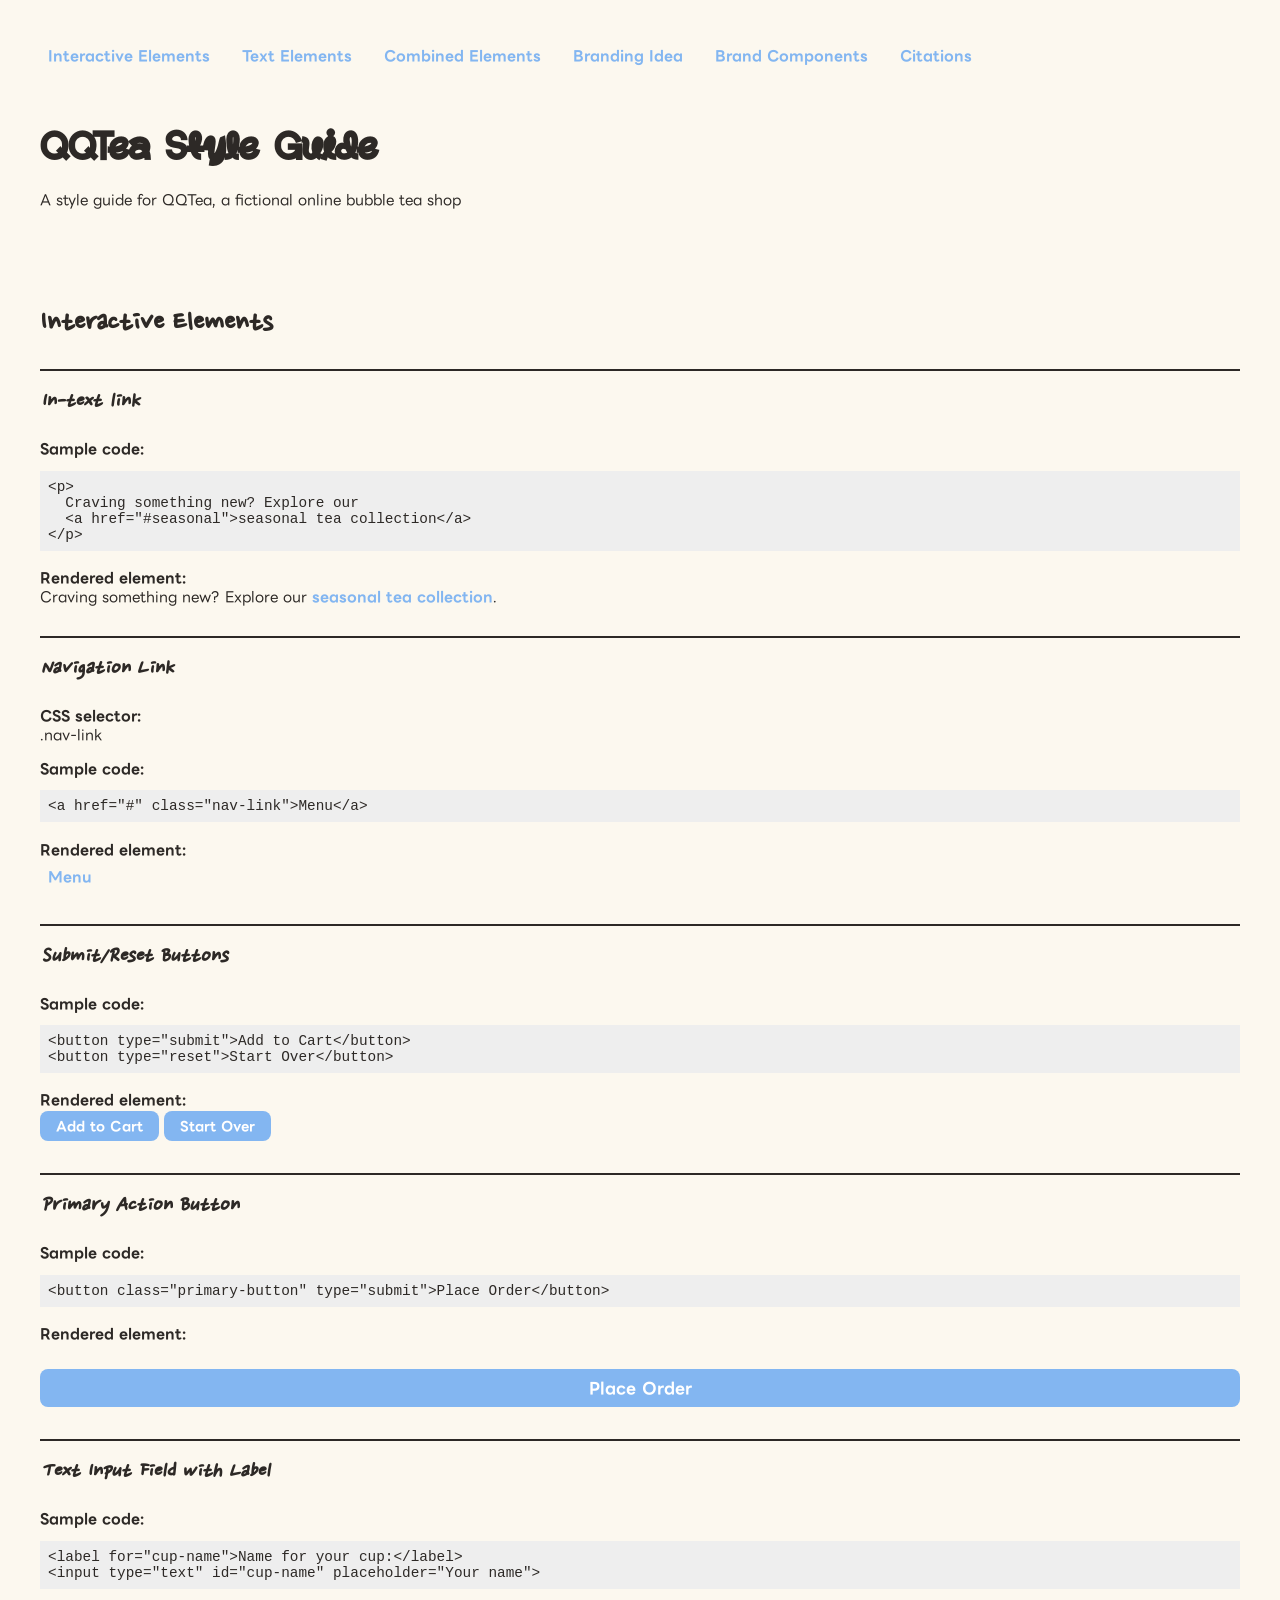
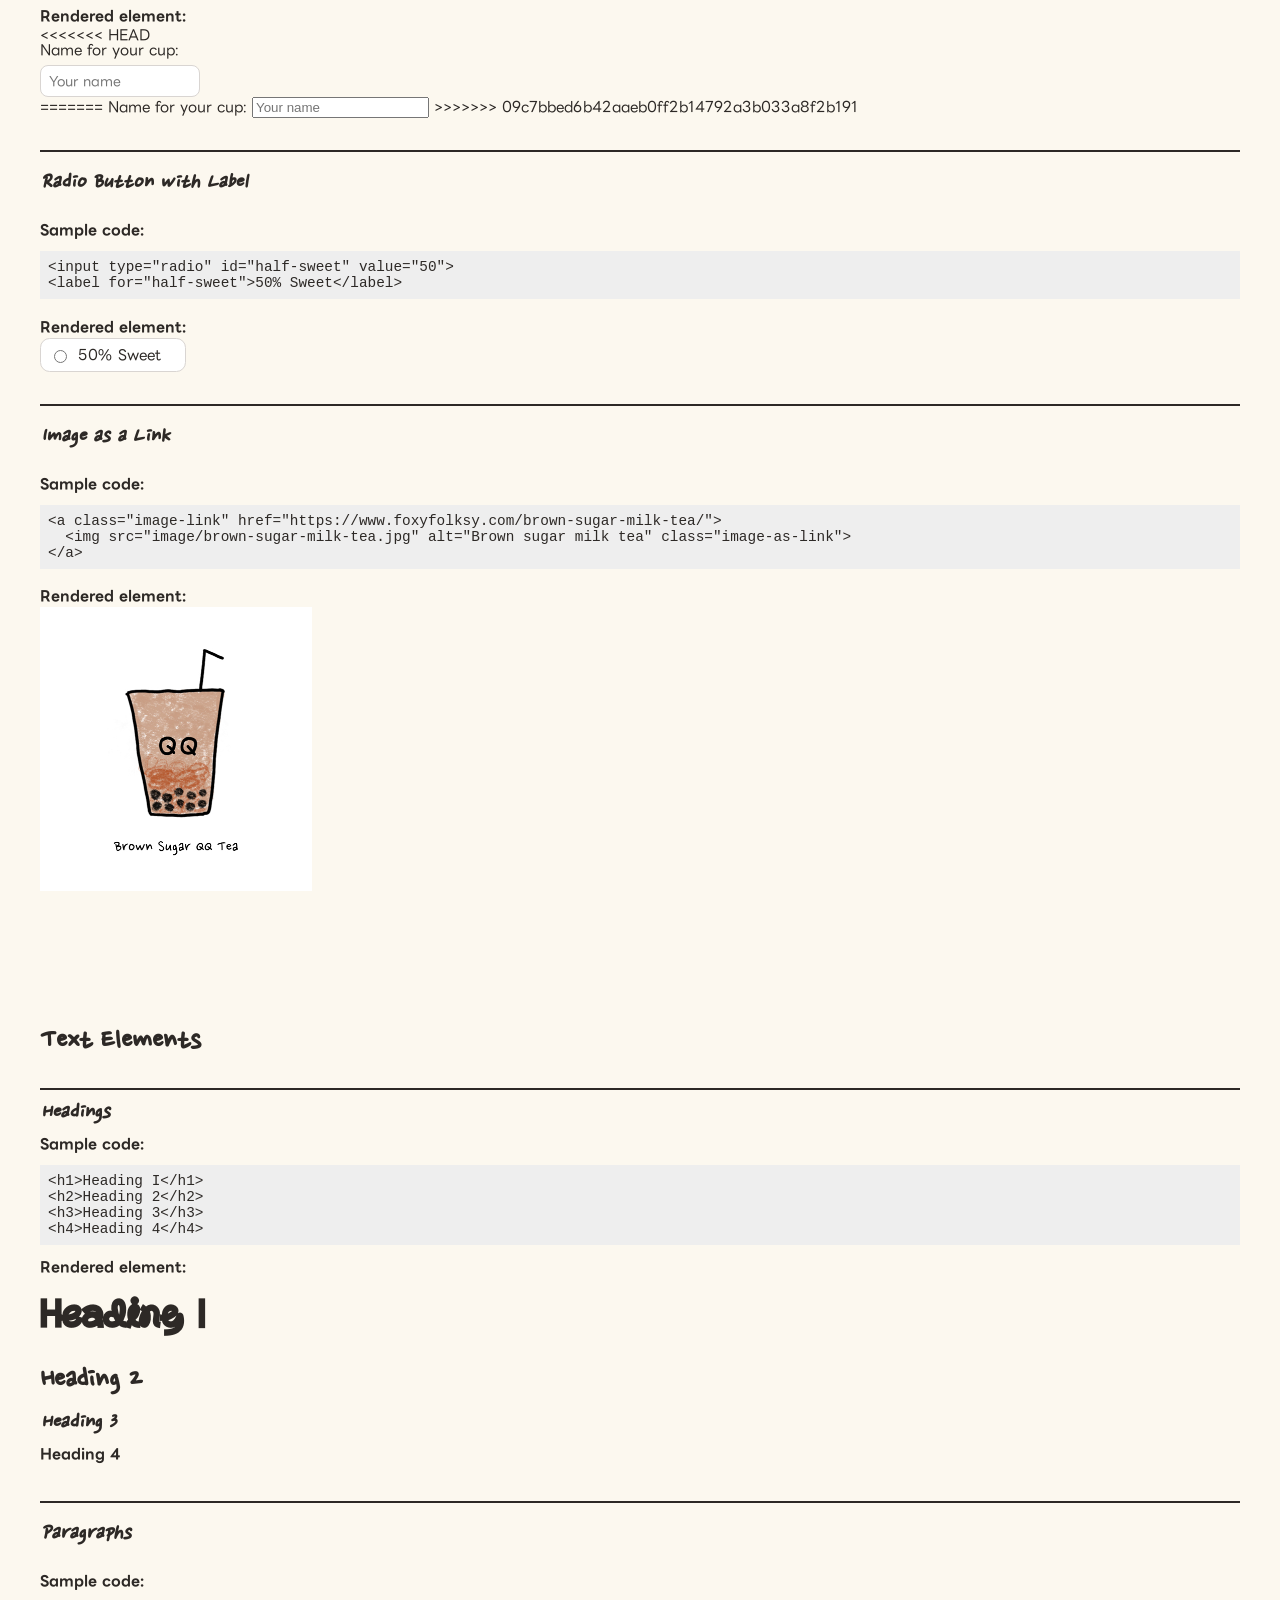
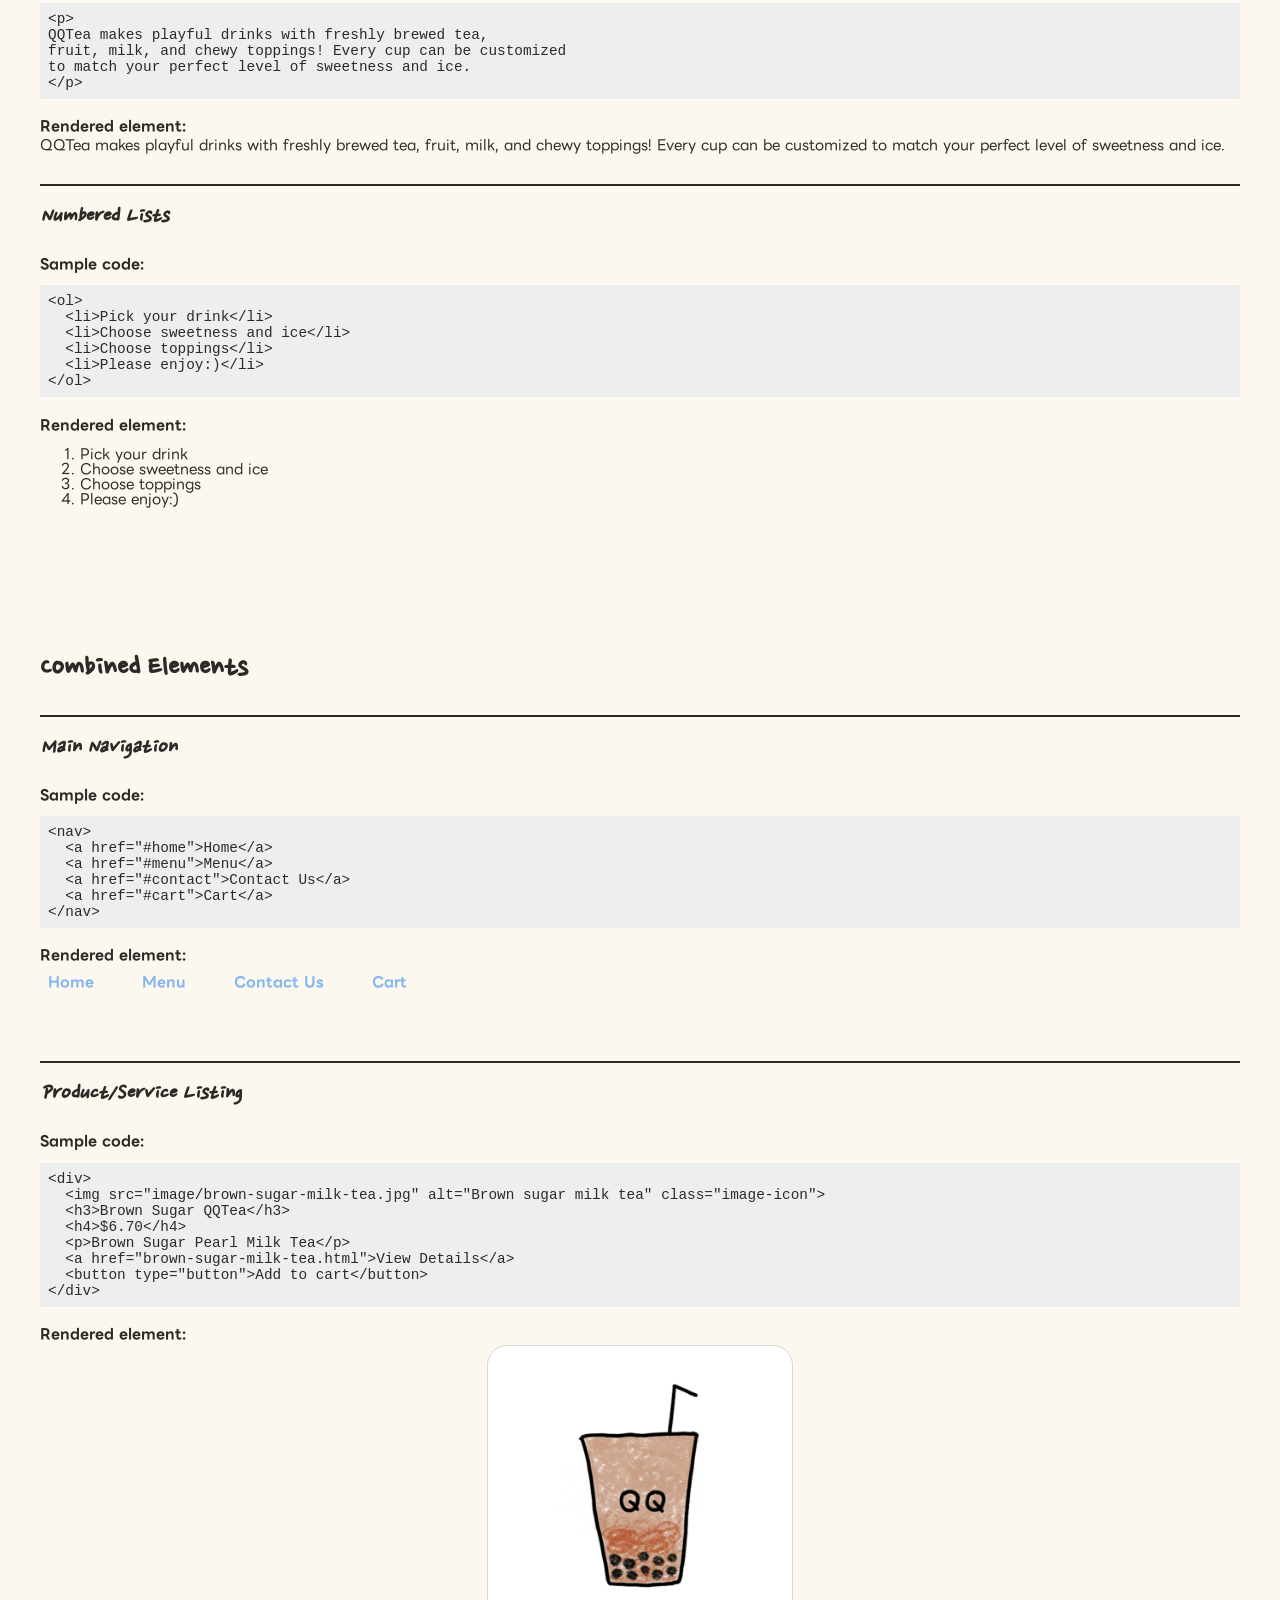
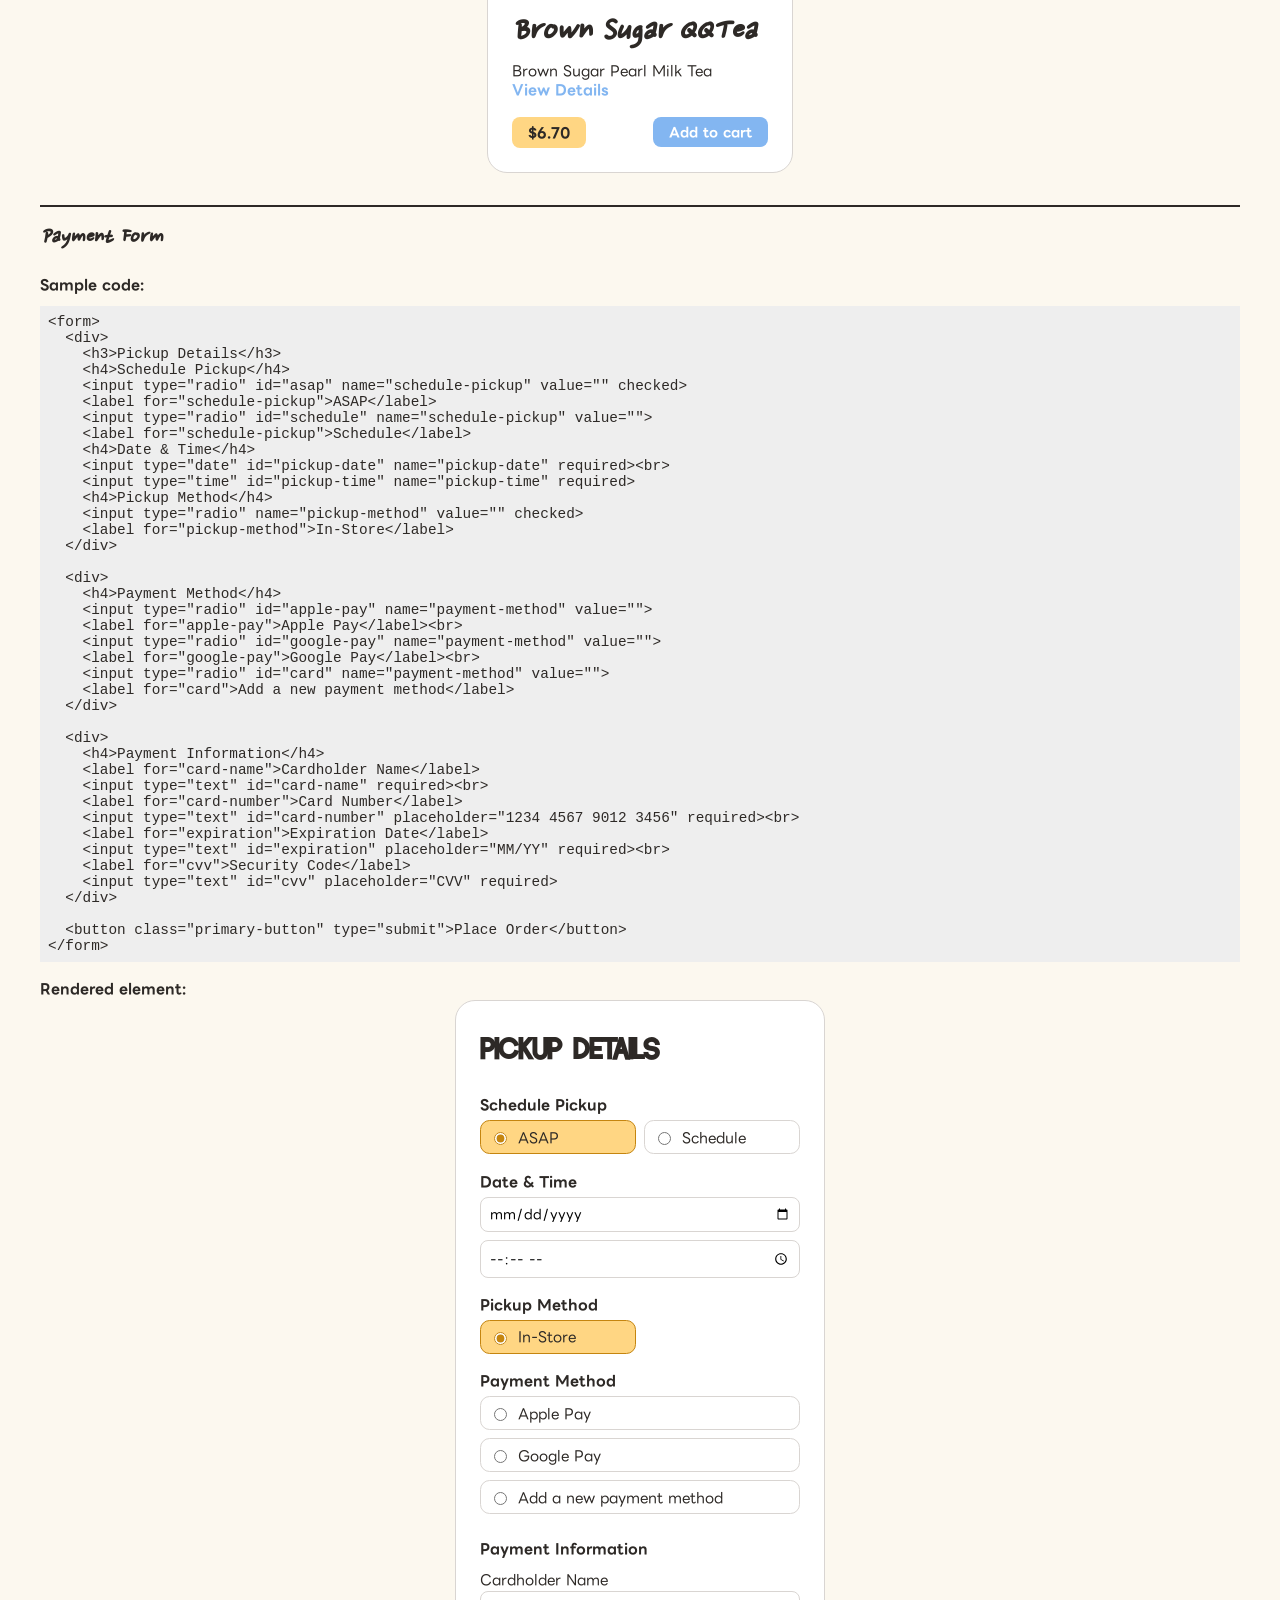
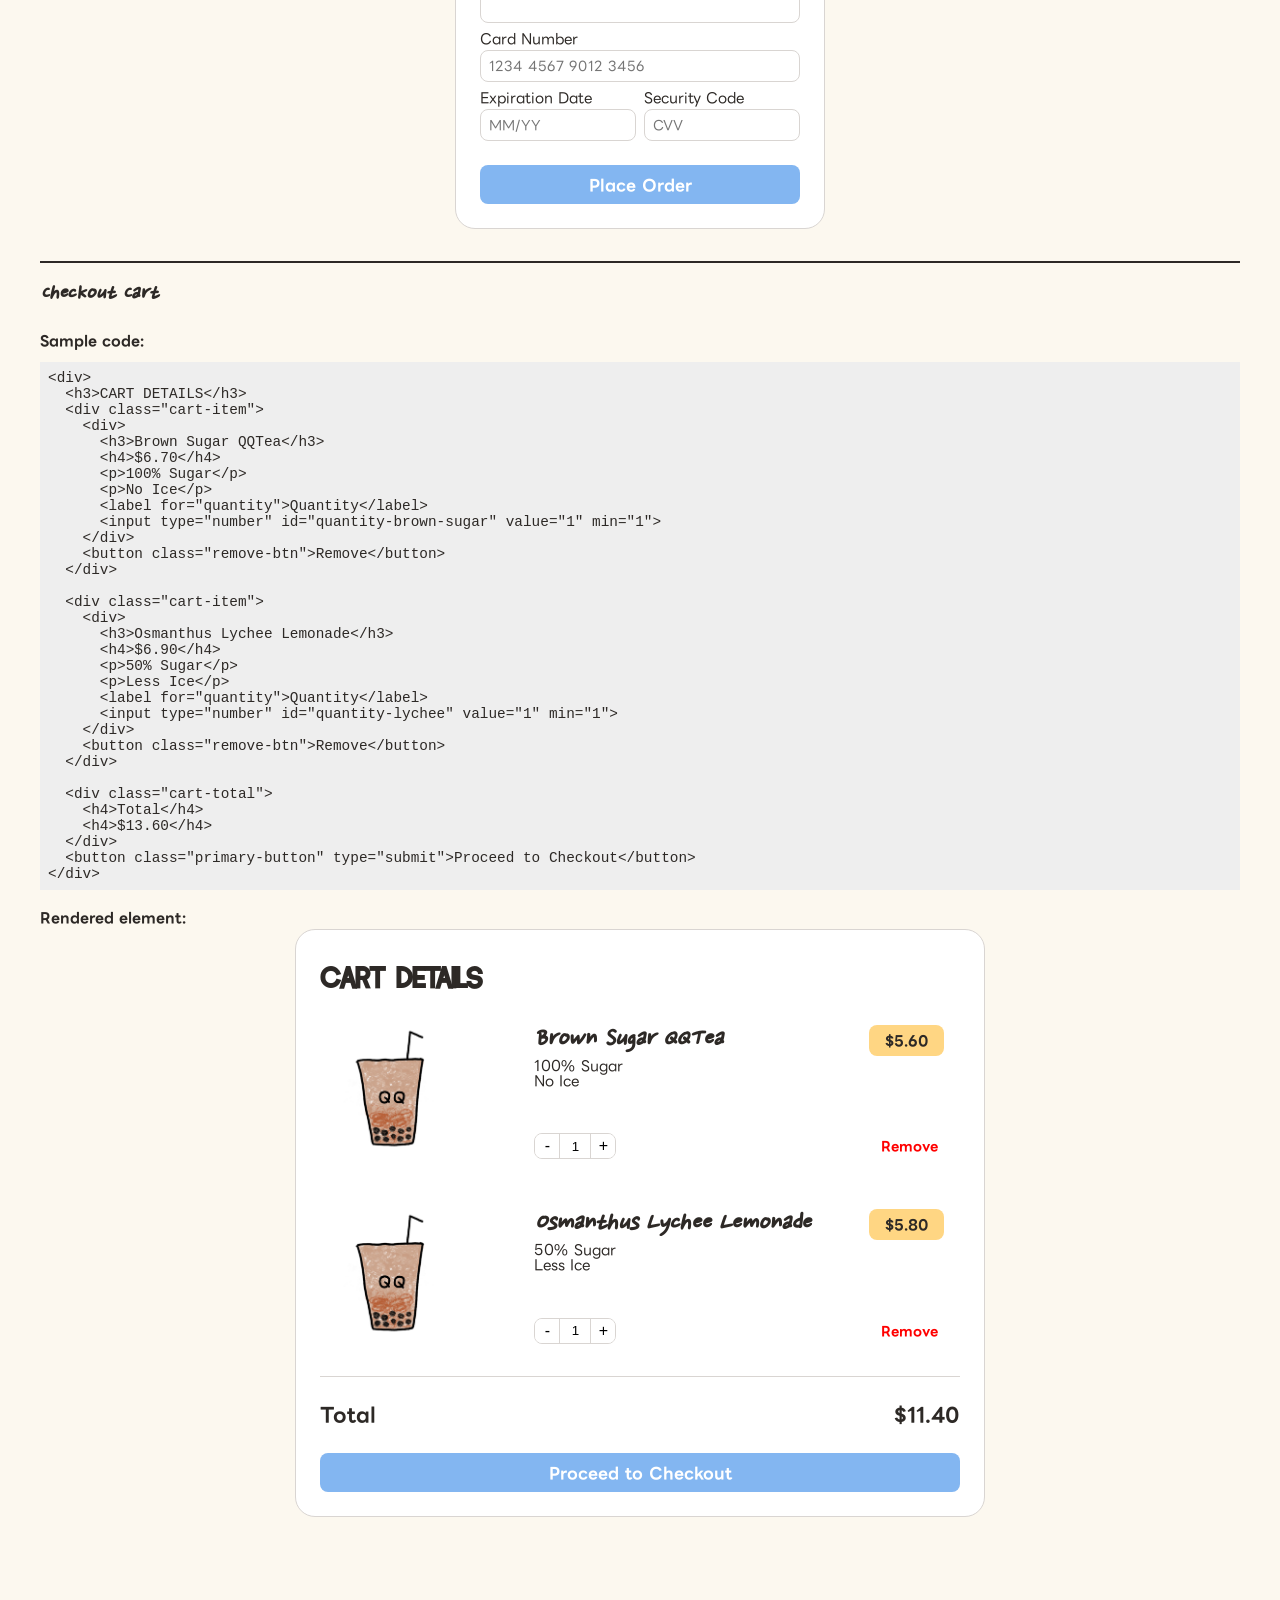
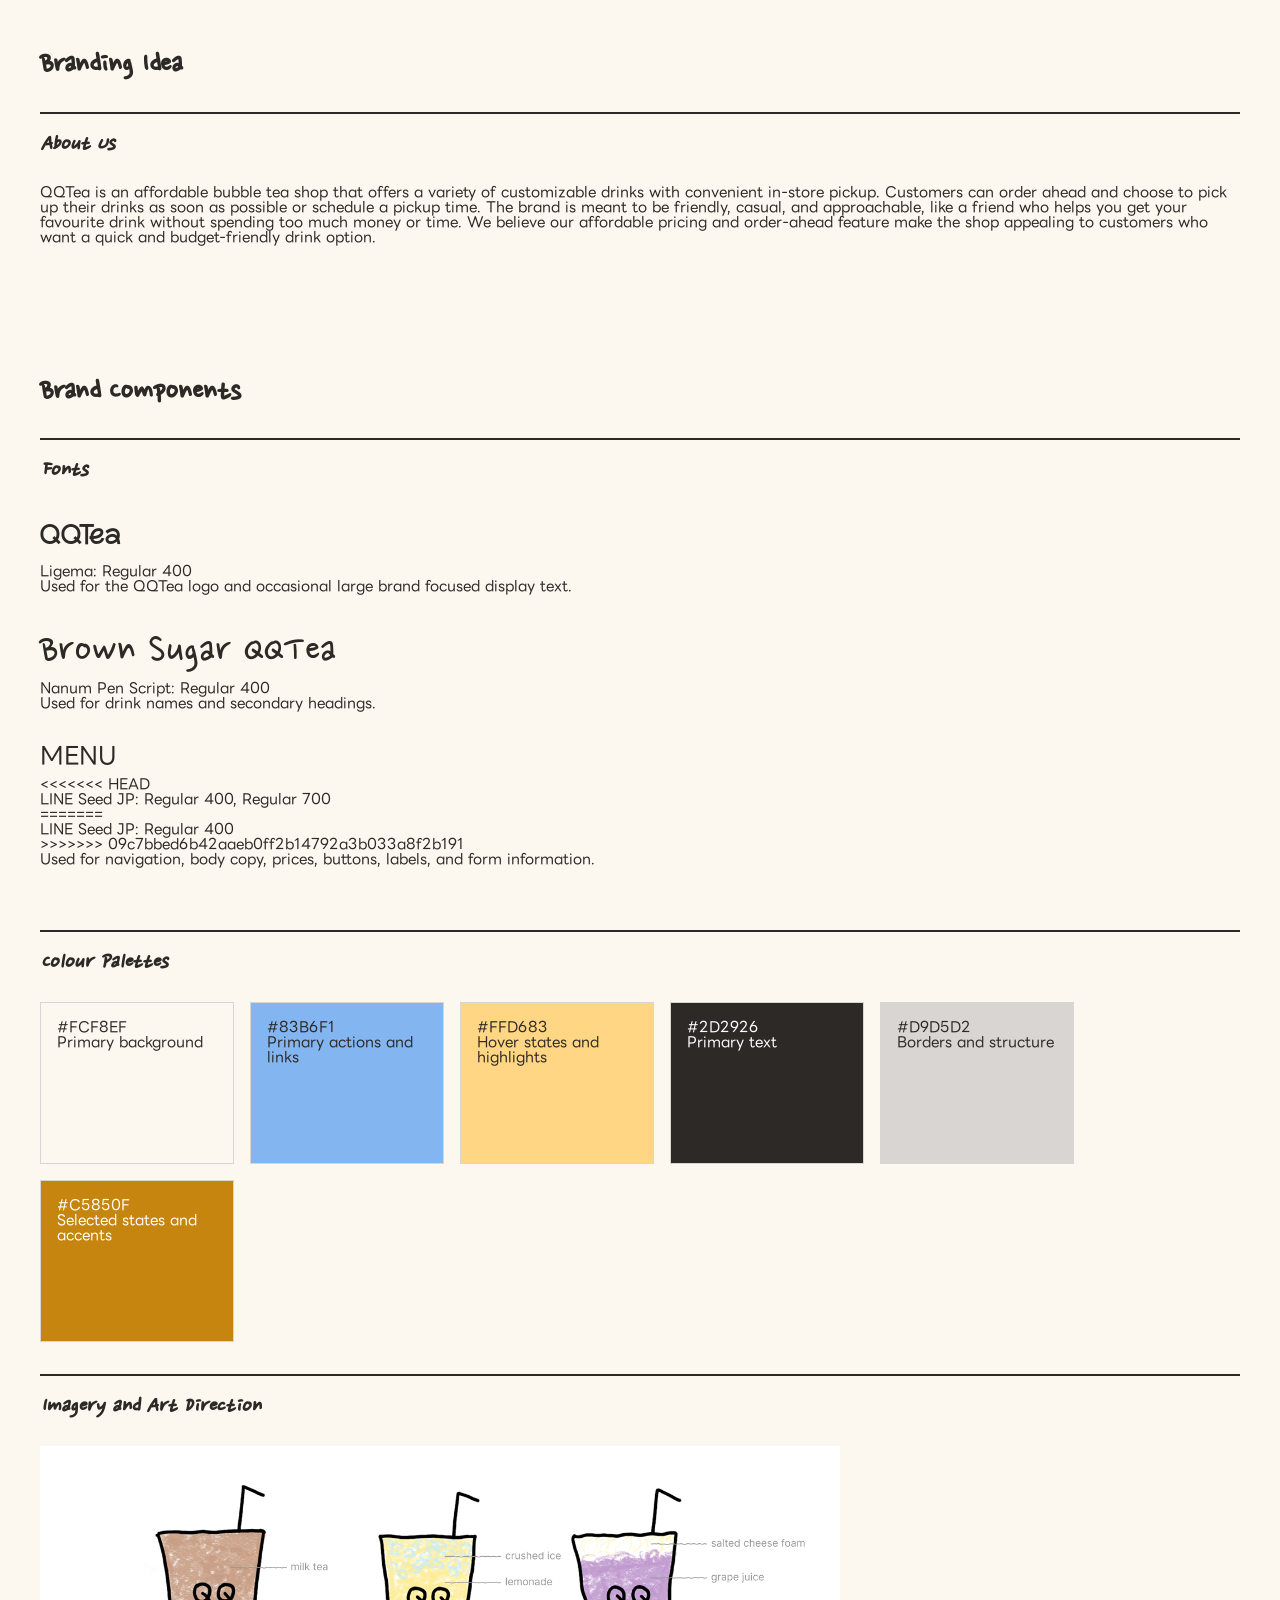
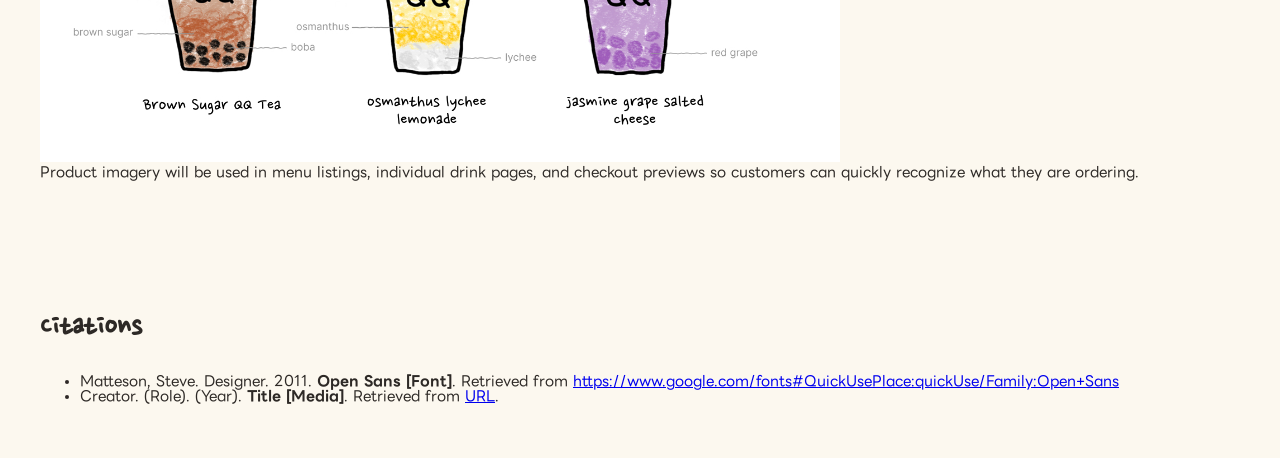
==== commit 2bb98116: "Forced push." ====
--- a/IAT339-P01/index.html
+++ b/IAT339-P01/index.html
@@ -1,18 +1,19 @@
-<!doctype html>
+<!DOCTYPE html>
 <html>
+
   <head>
-    <meta charset="utf-8" />
+
+    <meta charset="utf-8">
     <title>QQTea Style Guide</title>
 
-    <link href="css/main.css" rel="stylesheet" />
+    <link href="css/main.css" rel="stylesheet">
   </head>
 
   <body>
+
     <header>
-      <nav>
-        <a class="nav-link" href="#interactive_elements"
-          >Interactive Elements</a
-        >
+      <nav>        
+        <a class="nav-link" href="#interactive_elements">Interactive Elements</a>
         <a class="nav-link" href="#text_elements">Text Elements</a>
         <a class="nav-link" href="#combined_elements">Combined Elements</a>
         <a class="nav-link" href="#branding_idea">Branding Idea</a>
@@ -23,7 +24,7 @@
       <h1>QQTea Style Guide</h1>
 
       <p>A style guide for QQTea, a fictional online bubble tea shop</p>
-    </header>
+
 
     <!-- INTERACTIVE ELEMENTS SECTION // -->
     <section id="interactive_elements">
@@ -34,7 +35,7 @@
         <h4>Sample code:</h4>
         <pre><code>&lt;p&gt;
   Craving something new? Explore our
-  &lt;a class="intext-link" href="#seasonal"&gt;seasonal tea collection&lt;/a&gt;
+  &lt;a href="#seasonal"&gt;seasonal tea collection&lt;/a&gt;
 &lt;/p&gt;</code></pre>
 
         <h4>Rendered element:</h4>
@@ -44,18 +45,21 @@
         </p>
       </section>
 
-      <section class="element">
+
+      <section class="element">
+
         <h3>Navigation Link</h3>
 
         <h4>CSS selector:</h4>
         <p>.nav-link</p>
 
         <h4>Sample code:</h4>
-        <pre><code>&lt;a class="nav-link"&gt;Menu&lt;/a&gt;</code></pre>
+        <pre><code>&lt;a href="#" class="nav-link"&gt;Menu&lt;/a&gt;</code></pre>
 
         <h4>Rendered element:</h4>
         <a class="nav-link" href="#">Menu</a>
       </section>
+
 
       <section class="element">
         <h3>Submit/Reset Buttons</h3>
@@ -73,41 +77,49 @@
       </section>
 
       <section class="element">
-        <h3>Primary Action Button</h3>
-
-        <h4>Sample code:</h4>
-        <pre><code>&lt;button class="primary-button" type="submit"&gt;Place Order&lt;/button&gt;</code></pre>
-
-        <h4>Rendered element:</h4>
-        <button class="primary-button" type="submit">Place Order</button>
-      </section>
+      <h3>Primary Action Button</h3>
+
+      <h4>Sample code:</h4>
+      <pre><code>&lt;button class="primary-button" type="submit"&gt;Place Order&lt;/button&gt;</code></pre>
+
+      <h4>Rendered element:</h4>
+      <button class="primary-button" type="submit">Place Order</button>
+    </section>
 
       <section class="element">
         <h3>Text Input Field with Label</h3>
         <h4>Sample code:</h4>
         <pre><code>&lt;label for="cup-name"&gt;Name for your cup:&lt;/label&gt;
 &lt;input type="text" id="cup-name" placeholder="Your name"&gt;</code></pre>
-
-        <h4>Rendered element:</h4>
+      
+        <h4>Rendered element:</h4>
+<<<<<<< HEAD
         <div class="input-label-section">
           <label for="cup-name">Name for your cup:</label>
           <input type="text" id="cup-name" placeholder="Your name">
         </div>
-      </section>
+=======
+
+        <label for="cup-name">Name for your cup:</label>
+        <input type="text" id="cup-name" placeholder="Your name">
+>>>>>>> 09c7bbed6b42aaeb0ff2b14792a3b033a8f2b191
+      </section>
+
 
       <section class="element">
         <h3>Radio Button with Label</h3>
         <h4>Sample code:</h4>
         <pre><code>&lt;input type="radio" id="half-sweet" value="50"&gt;
-&lt;span&gt;50% Sweet&lt;/span&gt;</code></pre>
+&lt;label for="half-sweet"&gt;50% Sweet&lt;/label&gt;</code></pre>
 
         <h4>Rendered element:</h4>
 
         <label class="radio-option">
-          <input type="radio" id="half-sweet" value="50" />
+          <input type="radio" id="half-sweet" value="50">
           <span>50% Sweet</span>
         </label>
       </section>
+
 
       <section class="element">
         <h3>Image as a Link</h3>
@@ -116,21 +128,18 @@
   &lt;img src="image/brown-sugar-milk-tea.jpg" alt="Brown sugar milk tea" class="image-as-link"&gt;
 &lt;/a&gt;</code></pre>
 
-        <h4>Rendered element:</h4>
-
-        <a
-          class="image-link"
-          href="https://www.foxyfolksy.com/brown-sugar-milk-tea/"
-        >
-          <img
-            src="image/brown-sugar-milk-tea.jpg"
-            alt="Brown sugar milk tea"
-            class="image-as-link"
-          />
-        </a>
-      </section>
+      <h4>Rendered element:</h4>
+
+      <a class="image-link" href="https://www.foxyfolksy.com/brown-sugar-milk-tea/">
+        <img src="image/brown-sugar-milk-tea.jpg" alt="Brown sugar milk tea" class="image-as-link">
+      </a>
+      </section>
+
+
     </section>
     <!-- // INTERACTIVE ELEMENTS SECTION -->
+
+
 
     <!-- TEXT ELEMENTS SECTION // -->
     <section id="text_elements">
@@ -144,12 +153,12 @@
 &lt;h3&gt;Heading 3&lt;/h3&gt;
 &lt;h4&gt;Heading 4&lt;/h4&gt;</code></pre>
 
-        <h4>Rendered element:</h4>
-
-        <h1>Heading I</h1>
-        <h2>Heading 2</h2>
-        <h3>Heading 3</h3>
-        <h4>Heading 4</h4>
+  <h4>Rendered element:</h4>
+
+  <h1>Heading I</h1>
+  <h2>Heading 2</h2>
+  <h3>Heading 3</h3>
+  <h4>Heading 4</h4>
       </section>
 
       <section class="element">
@@ -159,15 +168,15 @@
 QQTea makes playful drinks with freshly brewed tea,
 fruit, milk, and chewy toppings! Every cup can be customized
 to match your perfect level of sweetness and ice.
-&lt;/p&gt;</code></pre>
-
-        <h4>Rendered element:</h4>
-
-        <p>
-          QQTea makes playful drinks with freshly brewed tea, fruit, milk, and
-          chewy toppings! Every cup can be customized to match your perfect
-          level of sweetness and ice.
-        </p>
+&lt;/p&gt;</pre></code>
+
+  <h4>Rendered element:</h4>
+
+  <p>
+    QQTea makes playful drinks with freshly brewed tea,
+    fruit, milk, and chewy toppings! Every cup can be customized
+    to match your perfect level of sweetness and ice.
+  </p>
       </section>
 
       <section class="element">
@@ -180,17 +189,20 @@
   &lt;li&gt;Please enjoy:)&lt;/li&gt;
 &lt;/ol&gt;</code></pre>
 
-        <h4>Rendered element:</h4>
-
-        <ol>
-          <li>Pick your drink</li>
-          <li>Choose sweetness and ice</li>
-          <li>Choose toppings</li>
-          <li>Please enjoy:)</li>
-        </ol>
-      </section>
+  <h4>Rendered element:</h4>
+
+  <ol>
+    <li>Pick your drink</li>
+    <li>Choose sweetness and ice</li>
+    <li>Choose toppings</li>
+    <li>Please enjoy:)</li>
+  </ol>
+      </section>
+
     </section>
     <!-- // TEXT ELEMENTS SECTION -->
+
+
 
     <!-- COMBINED ELEMENTS SECTION // -->
     <section id="combined_elements">
@@ -200,10 +212,10 @@
         <h3>Main Navigation</h3>
         <h4>Sample code:</h4>
         <pre><code>&lt;nav&gt;
-  &lt;a class="nav-link" href="#home"&gt;Home&lt;/a&gt;
-  &lt;a class="nav-link" href="#menu"&gt;Menu&lt;/a&gt;
-  &lt;a class="nav-link" href="#contact"&gt;Contact Us&lt;/a&gt;
-  &lt;a class="nav-link" href="#cart"&gt;Cart&lt;/a&gt;
+  &lt;a href="#home"&gt;Home&lt;/a&gt;
+  &lt;a href="#menu"&gt;Menu&lt;/a&gt;
+  &lt;a href="#contact"&gt;Contact Us&lt;/a&gt;
+  &lt;a href="#cart"&gt;Cart&lt;/a&gt;
 &lt;/nav&gt;</code></pre>
 
         <h4>Rendered element:</h4>
@@ -217,168 +229,82 @@
       </section>
 
       <section class="element">
-        <h3>Product Listing</h3>
-        <h4>Sample code:</h4>
-        <pre><code>&lt;div class="product-listing"&gt;
-  &lt;a href="brown-sugar-milk-tea.html" class="product-image-link"&gt;
-    &lt;img&gt;
-      src="image/brown-sugar-milk-tea.jpg"
-      alt="Brown sugar milk tea" 
-      class="image-icon"
-    /&gt;
-
-  &lt;div class="product-info"&gt;
-    &lt;h3&gt;Brown Sugar QQTea&lt;/h3&gt;
-    &lt;p&gt;Brown Sugar Pearl Milk Tea&lt;/p&gt;
-    &lt;a class="intext-link" href="brown-sugar-milk-tea.html"&gt;
-      View Details
-    &lt;/a&gt;
-
-    &lt;div class="price-cart"&gt;
-      &lt;h4&gt;$5.60&lt;/h4&gt;
-      &lt;button type="button"&gt;Add to cart&lt;/button&gt;
-    &lt;/div&gt;
-  &lt;/div&gt;
+        <h3>Product/Service Listing</h3>
+        <h4>Sample code:</h4>
+        <pre><code>&lt;div&gt;
+  &lt;img src="image/brown-sugar-milk-tea.jpg" alt="Brown sugar milk tea" class="image-icon"&gt;
+  &lt;h3&gt;Brown Sugar QQTea&lt;/h3&gt;
+  &lt;h4&gt;$6.70&lt;/h4&gt;
+  &lt;p&gt;Brown Sugar Pearl Milk Tea&lt;/p&gt;
+  &lt;a href="brown-sugar-milk-tea.html"&gt;View Details&lt;/a&gt;
+  &lt;button type="button"&gt;Add to cart&lt;/button&gt;
 &lt;/div&gt;</code></pre>
 
         <h4>Rendered element:</h4>
-
+    
         <div class="product-listing">
           <a href="brown-sugar-milk-tea.html" class="product-image-link">
-            <img
-              src="image/brown-sugar-milk-tea-icon.jpg"
-              alt="Brown sugar pearl milk tea"
-              class="image-icon"
-            />
+           <img src="image/brown-sugar-milk-tea-icon.jpg" alt="Brown sugar pearl milk tea" class="image-icon">
           </a>
-
+          
           <div class="product-info">
             <h3>Brown Sugar QQTea</h3>
             <p>Brown Sugar Pearl Milk Tea</p>
-            <a class="intext-link" href="brown-sugar-milk-tea.html"
-              >View Details
-            </a>
-
+            <a class="intext-link" href="brown-sugar-milk-tea.html">View Details</a>
+            
             <div class="price-cart">
-              <h4>$5.60</h4>
+              <h4>$6.70</h4>
               <button type="button">Add to cart</button>
             </div>
           </div>
         </div>
+
       </section>
 
       <section class="element">
         <h3>Payment Form</h3>
         <h4>Sample code:</h4>
-        <pre><code>&lt;form class="checkout-form"&gt;
-  &lt;div class="pickup-section"&gt;
-    &lt;h3&gt;PICKUP DETAILS&lt;/h3&gt;
+        <pre><code>&lt;form&gt;
+  &lt;div&gt;
+    &lt;h3&gt;Pickup Details&lt;/h3&gt;
     &lt;h4&gt;Schedule Pickup&lt;/h4&gt;
-
-    &lt;div class="schedule-pickup-section"&gt;
-      &lt;label class="radio-option"&gt;
-        &lt;input 
-          type="radio"
-          id="asap"
-          name="schedule-pickup"
-          value=""
-          checked
-        /&gt;
-        &lt;span&gt;ASAP&lt;/span&gt;
-      &lt;/label&gt;
-      &lt;label class="radio-option"&gt;
-        &lt;input 
-          type="radio"
-          id="schedule"
-          name="schedule-pickup"
-          value=""
-        &gt;
-        &lt;span&gt;Schedule&lt;/span&gt;
-      &lt;/label&gt;
-    &lt;/div&gt;
-
-    &lt;h4&gt;Date &amp; Time&lt;/h4&gt;
-    &lt;div class="datetime-section"&gt;
-      &lt;input type="date" id="pickup-date" name="pickup-date"
-        required /&gt;
-
-      &lt;input type="time" id="pickup-time" name="pickup-time"
-        required /&gt;
-    &lt;/div&gt;
-
+    &lt;input type="radio" id="asap" name="schedule-pickup" value="" checked&gt;
+    &lt;label for="schedule-pickup"&gt;ASAP&lt;/label&gt;
+    &lt;input type="radio" id="schedule" name="schedule-pickup" value=""&gt;
+    &lt;label for="schedule-pickup"&gt;Schedule&lt;/label&gt;
+    &lt;h4&gt;Date & Time&lt;/h4&gt;
+    &lt;input type="date" id="pickup-date" name="pickup-date" required&gt;&lt;br&gt;
+    &lt;input type="time" id="pickup-time" name="pickup-time" required&gt;
     &lt;h4&gt;Pickup Method&lt;/h4&gt;
-    &lt;div class="pickup-method-section"&gt;
-      &lt;label class="radio-option"&gt;
-        &lt;input type="radio" name="pickup-method" value=""
-          checked&gt;
-        &lt;span&gt;In-Store&lt;/span&gt;
-      &lt;/label&gt;
-    &lt;/div&gt;
+    &lt;input type="radio" name="pickup-method" value="" checked&gt;
+    &lt;label for="pickup-method"&gt;In-Store&lt;/label&gt;
   &lt;/div&gt;
 
-  &lt;div class="payment-method-section"&gt;
+  &lt;div&gt;
     &lt;h4&gt;Payment Method&lt;/h4&gt;
-    &lt;label class="radio-option"&gt;
-      &lt;input 
-        type="radio"
-        id="apple-pay"
-        name="payment-method"
-        value=""
-      /&gt;
-      &lt;span&gt;Apple Pay&lt;/span&gt;&lt;br /&gt;
-    &lt;/label&gt;
-
-    &lt;label class="radio-option"&gt;
-      &lt;input 
-        type="radio"
-        id="google-pay"
-        name="payment-method"
-        value=""
-      /&gt;
-      &lt;span&gt;Google Pay&lt;/span&gt;&lt;br /&gt;
-    &lt;/label&gt;
-
-    &lt;label class="radio-option"&gt;
-      &lt;input type="radio" id="card" name="payment-method"
-        value="" /&gt;
-      &lt;span&gt;Add a new payment method&lt;/span&gt;
-    &lt;/label&gt;
+    &lt;input type="radio" id="apple-pay" name="payment-method" value=""&gt;
+    &lt;label for="apple-pay"&gt;Apple Pay&lt;/label&gt;&lt;br&gt;
+    &lt;input type="radio" id="google-pay" name="payment-method" value=""&gt;
+    &lt;label for="google-pay"&gt;Google Pay&lt;/label&gt;&lt;br&gt;
+    &lt;input type="radio" id="card" name="payment-method" value=""&gt;
+    &lt;label for="card"&gt;Add a new payment method&lt;/label&gt;
   &lt;/div&gt;
 
-
-  &lt;div class="payment-info-section"&gt;
+  &lt;div&gt;
     &lt;h4&gt;Payment Information&lt;/h4&gt;
-
-    &lt;div class="cardholder-field"&gt;
-      &lt;label for="card-name"&gt;Cardholder Name&lt;/label&gt;
-      &lt;input type="text" id="card-name" required&gt;
-    &lt;/div&gt;
-
-    &lt;div class="card-number-field"&gt;
-      &lt;label for="card-number"&gt;Card Number&lt;/label&gt;
-      &lt;input 
-        type="text"
-        id="card-number"
-        placeholder="1234 4567 9012 3456"
-        required
-      /&gt;
-    &lt;/div&gt;
-
-    &lt;div class="expiration-field"&gt;
-      &lt;label for="expiration"&gt;Expiration Date&lt;/label&gt;
-      &lt;input type="text" id="expiration" placeholder="MM/YY"
-        required /&gt;
-    &lt;/div&gt;
-
-    &lt;div class="cvv-field"&gt;
-      &lt;label for="cvv"&gt;Security Code&lt;/label&gt;
-      &lt;input type="text" id="cvv" placeholder="CVV" required /&gt;
-    &lt;/div&gt;
+    &lt;label for="card-name"&gt;Cardholder Name&lt;/label&gt;
+    &lt;input type="text" id="card-name" required&gt;&lt;br&gt;
+    &lt;label for="card-number"&gt;Card Number&lt;/label&gt;
+    &lt;input type="text" id="card-number" placeholder="1234 4567 9012 3456" required&gt;&lt;br&gt;
+    &lt;label for="expiration"&gt;Expiration Date&lt;/label&gt;
+    &lt;input type="text" id="expiration" placeholder="MM/YY" required&gt;&lt;br&gt; 
+    &lt;label for="cvv"&gt;Security Code&lt;/label&gt;
+    &lt;input type="text" id="cvv" placeholder="CVV" required&gt;
   &lt;/div&gt;
 
-  &lt;button class="primary-button" type="submit"&gt; Place Order&lt;/button&gt;
+  &lt;button class="primary-button" type="submit"&gt;Place Order&lt;/button&gt;
 &lt;/form&gt;</code></pre>
-
+        
         <h4>Rendered element:</h4>
 
         <form class="checkout-form">
@@ -388,66 +314,46 @@
 
             <div class="schedule-pickup-section">
               <label class="radio-option">
-                <input
-                  type="radio"
-                  id="asap"
-                  name="schedule-pickup"
-                  value=""
-                  checked
-                />
+                <input type="radio" id="asap" name="schedule-pickup" value="" checked>
                 <span>ASAP</span>
               </label>
               <label class="radio-option">
-                <input
-                  type="radio"
-                  id="schedule"
-                  name="schedule-pickup"
-                  value=""
-                />
+                <input type="radio" id="schedule" name="schedule-pickup" value="">
                 <span>Schedule</span>
               </label>
             </div>
 
             <h4>Date & Time</h4>
             <div class="datetime-section">
-              <input type="date" id="pickup-date" name="pickup-date" required />
-              <input type="time" id="pickup-time" name="pickup-time" required />
-            </div>
-
+              <input type="date" id="pickup-date" name="pickup-date" required>
+              <input type="time" id="pickup-time" name="pickup-time" required>
+            </div>
+            
             <h4>Pickup Method</h4>
             <div class="pickup-method-section">
               <label class="radio-option">
-                <input type="radio" name="pickup-method" value="" checked />
+                <input type="radio" name="pickup-method" value="" checked>
                 <span>In-Store</span>
-              </label>
+            </label>
+
             </div>
           </div>
 
           <div class="payment-method-section">
             <h4>Payment Method</h4>
             <label class="radio-option">
-              <input
-                type="radio"
-                id="apple-pay"
-                name="payment-method"
-                value=""
-              />
-              <span>Apple Pay</span><br />
+              <input type="radio" id="apple-pay" name="payment-method" value="">
+              <span>Apple Pay</span><br>
             </label>
 
             <label class="radio-option">
-              <input
-                type="radio"
-                id="google-pay"
-                name="payment-method"
-                value=""
-              />
-              <span>Google Pay</span><br />
+              <input type="radio" id="google-pay" name="payment-method" value="">
+              <span>Google Pay</span><br>
             </label>
 
             <label class="radio-option">
-              <input type="radio" id="card" name="payment-method" value="" />
-              <span>Add a new payment method</span><br />
+              <input type="radio" id="card" name="payment-method" value="">
+              <span>Add a new payment method</span><br>
             </label>
           </div>
 
@@ -456,54 +362,43 @@
 
             <div class="cardholder-field">
               <label for="card-name">Cardholder Name</label>
-              <input type="text" id="card-name" required />
+              <input type="text" id="card-name" required>
             </div>
 
             <div class="card-number-field">
               <label for="card-number">Card Number</label>
-              <input
-                type="text"
-                id="card-number"
-                placeholder="1234 4567 9012 3456"
-                required
-              />
+              <input type="text" id="card-number" placeholder="1234 4567 9012 3456" required>
             </div>
 
             <div class="expiration-field">
               <label for="expiration">Expiration Date</label>
-              <input type="text" id="expiration" placeholder="MM/YY" required />
+            <input type="text" id="expiration" placeholder="MM/YY" required>
             </div>
 
             <div class="cvv-field">
               <label for="cvv">Security Code</label>
-              <input type="text" id="cvv" placeholder="CVV" required />
+              <input type="text" id="cvv" placeholder="CVV" required>
             </div>
           </div>
 
           <button class="primary-button" type="submit">Place Order</button>
-        </form>
+          
+        </form>         
       </section>
 
       <section class="element">
         <h3>Checkout Cart</h3>
         <h4>Sample code:</h4>
-        <pre><code>&lt;div class="cart"&gt;
+        <pre><code>&lt;div&gt;
   &lt;h3&gt;CART DETAILS&lt;/h3&gt;
-
   &lt;div class="cart-item"&gt;
     &lt;div&gt;
       &lt;h3&gt;Brown Sugar QQTea&lt;/h3&gt;
-      &lt;h4&gt;$5.60&lt;/h4&gt;
+      &lt;h4&gt;$6.70&lt;/h4&gt;
       &lt;p&gt;100% Sugar&lt;/p&gt;
       &lt;p&gt;No Ice&lt;/p&gt;
-
       &lt;label for="quantity"&gt;Quantity&lt;/label&gt;
-      &lt;input
-        type="number"
-        id="quantity-brown-sugar"
-        value="1"
-        min="1"
-      /&gt;
+      &lt;input type="number" id="quantity-brown-sugar" value="1" min="1"&gt;
     &lt;/div&gt;
     &lt;button class="remove-btn"&gt;Remove&lt;/button&gt;
   &lt;/div&gt;
@@ -511,23 +406,20 @@
   &lt;div class="cart-item"&gt;
     &lt;div&gt;
       &lt;h3&gt;Osmanthus Lychee Lemonade&lt;/h3&gt;
-      &lt;h4&gt;$5.80&lt;/h4&gt;
+      &lt;h4&gt;$6.90&lt;/h4&gt;
       &lt;p&gt;50% Sugar&lt;/p&gt;
       &lt;p&gt;Less Ice&lt;/p&gt;
-
       &lt;label for="quantity"&gt;Quantity&lt;/label&gt;
-      &lt;input type="number" id="quantity-lychee" value="1" min="1" /&gt;
+      &lt;input type="number" id="quantity-lychee" value="1" min="1"&gt;
     &lt;/div&gt;
     &lt;button class="remove-btn"&gt;Remove&lt;/button&gt;
   &lt;/div&gt;
 
   &lt;div class="cart-total"&gt;
     &lt;h4&gt;Total&lt;/h4&gt;
-    &lt;h4&gt;$11.40&lt;/h4&gt;
+    &lt;h4&gt;$13.60&lt;/h4&gt;
   &lt;/div&gt;
-  &lt;button class="primary-button" type="submit"&gt;
-    Proceed to Checkout
-  &lt;/button&gt;
+  &lt;button class="primary-button" type="submit"&gt;Proceed to Checkout&lt;/button&gt;
 &lt;/div&gt;</code></pre>
 
         <h4>Rendered element:</h4>
@@ -538,20 +430,6 @@
           <div class="cart-item">
               <img src="image/brown-sugar-milk-tea-icon.jpg" alt="Brown sugar pearl milk tea" class="image-icon">
 
-<<<<<<< Updated upstream
-=======
-<<<<<<< HEAD
-              <label for="quantity">Quantity</label>
-              <input
-                type="number"
-                id="quantity-brown-sugar"
-                value="1"
-                min="1"
-              />
-            </div>
-            <button class="remove-btn">Remove</button>
-=======
->>>>>>> Stashed changes
               <div class="cart-item-info">
                 <div class="cart-title-price">
                   <h3>Brown Sugar QQTea</h3>
@@ -571,24 +449,11 @@
                   <button class="remove-btn">Remove</button>
                 </div>
               </div>
-<<<<<<< Updated upstream
-=======
->>>>>>> 394e7de8fae4a48639229db6135c21450b81f1b5
->>>>>>> Stashed changes
           </div>
 
           <div class="cart-item">
               <img src="image/brown-sugar-milk-tea-icon.jpg" alt="Brown sugar pearl milk tea" class="image-icon">
 
-<<<<<<< Updated upstream
-=======
-<<<<<<< HEAD
-              <label for="quantity">Quantity</label>
-              <input type="number" id="quantity-lychee" value="1" min="1" />
-            </div>
-            <button class="remove-btn">Remove</button>
-=======
->>>>>>> Stashed changes
               <div class="cart-item-info">
                 <div class="cart-title-price">
                   <h3>Osmanthus Lychee Lemonade</h3>
@@ -608,20 +473,15 @@
                   <button class="remove-btn">Remove</button>
                 </div>
               </div>
-<<<<<<< Updated upstream
-=======
->>>>>>> 394e7de8fae4a48639229db6135c21450b81f1b5
->>>>>>> Stashed changes
-          </div>
-
+          </div>
+          
           <div class="cart-total">
             <h4>Total</h4>
             <h4>$11.40</h4>
           </div>
-          <button class="primary-button" type="submit">
-            Proceed to Checkout
-          </button>
-        </div>
+          <button class="primary-button" type="submit">Proceed to Checkout</button>
+        </div>
+
       </section>
     </section>
     <!-- // COMBINED ELEMENTS SECTION -->
@@ -632,16 +492,7 @@
 
       <section class="element">
         <h3>About Us</h3>
-        <p>
-          QQTea is an affordable bubble tea shop that offers a variety of
-          customizable drinks with convenient in-store pickup. Customers can
-          order ahead and choose to pick up their drinks as soon as possible or
-          schedule a pickup time. The brand is meant to be friendly, casual, and
-          approachable, like a friend who helps you get your favourite drink
-          without spending too much money or time. We believe our affordable
-          pricing and order-ahead feature make the shop appealing to customers
-          who want a quick and budget-friendly drink option.
-        </p>
+        <p>QQTea is an affordable bubble tea shop that offers a variety of customizable drinks with convenient in-store pickup. Customers can order ahead and choose to pick up their drinks as soon as possible or schedule a pickup time. The brand is meant to be friendly, casual, and approachable, like a friend who helps you get your favourite drink without spending too much money or time. We believe our affordable pricing and order-ahead feature make the shop appealing to customers who want a quick and budget-friendly drink option.</p>
       </section>
     </section>
     <!-- // BRANDING IDEA SECTION -->
@@ -655,10 +506,7 @@
         <div class="font">
           <p id="ligema">QQTea</p>
           <p>Ligema: Regular 400</p>
-          <p>
-            Used for the QQTea logo and occasional large brand focused display
-            text.
-          </p>
+          <p>Used for the QQTea logo and occasional large brand focused display text.</p>
         </div>
         <div class="font">
           <p id="nanum">Brown Sugar QQTea</p>
@@ -668,7 +516,11 @@
 
         <div class="font">
           <p id="line-seed">MENU</p>
+<<<<<<< HEAD
           <p>LINE Seed JP: Regular 400, Regular 700</p>
+=======
+          <p>LINE Seed JP: Regular 400</p>
+>>>>>>> 09c7bbed6b42aaeb0ff2b14792a3b033a8f2b191
           <p>Used for navigation, body copy, prices, buttons, labels, and form information.</p>
         </div>
       </section>
@@ -677,10 +529,10 @@
         <h3>Colour Palettes</h3>
 
         <div class="colour-palette">
-          <div class="colour-swatch colour-cream">
-            <p>#FCF8EF</p>
-            <p>Primary background</p>
-          </div>
+              <div class="colour-swatch colour-cream">
+      <p>#FCF8EF</p>
+      <p>Primary background</p>
+        </div>
           <div class="colour-swatch colour-blue">
             <p>#83B6F1</p>
             <p>Primary actions and links</p>
@@ -710,37 +562,28 @@
 
       <section class="element">
         <h3>Imagery and Art Direction</h3>
-        <img
-          src="image/product-example.jpg"
-          alt="product examples of different types of tea"
-          class="product-image"
-        />
-        <p>
-          Product imagery will be used in menu listings, individual drink pages,
-          and checkout previews so customers can quickly recognize what they are
-          ordering.
-        </p>
-      </section>
+        <img src="image/product-example.jpg"
+            alt="product examples of different types of tea" class="product-image">
+        <p>Product imagery will be used in menu listings, individual drink pages,
+          and checkout previews so customers can quickly recognize what they are ordering.</p>
+      </section>
+
     </section>
     <!-- // BRAND COMPONENTS SECTION -->
+
+
 
     <section id="citations">
       <h2>Citations</h2>
 
       <ul>
-        <li>
-          Matteson, Steve. Designer. 2011. <strong>Open Sans [Font]</strong>.
-          Retrieved from
-          <a
-            href="https://www.google.com/fonts#QuickUsePlace:quickUse/Family:Open+Sans"
-            >https://www.google.com/fonts#QuickUsePlace:quickUse/Family:Open+Sans</a
-          >
-        </li>
-        <li>
-          Creator. (Role). (Year). <strong>Title [Media]</strong>. Retrieved
-          from <a href="#">URL</a>.
-        </li>
+        <li>Matteson, Steve. Designer. 2011. <strong>Open Sans [Font]</strong>. Retrieved from <a href="https://www.google.com/fonts#QuickUsePlace:quickUse/Family:Open+Sans">https://www.google.com/fonts#QuickUsePlace:quickUse/Family:Open+Sans</a></li>
+        <li>Creator. (Role). (Year). <strong>Title [Media]</strong>. Retrieved from <a href="#">URL</a>.</li>
       </ul>
-    </section>
+
+    </section>
+
+
+
   </body>
 </html>
--- a/IAT339-P01/css/main.css
+++ b/IAT339-P01/css/main.css
@@ -594,14 +594,3 @@
 .product-image {
   width: 50rem;
 }
-
-/*
-  DISPLAY
-*/
-pre {
-  max-height: 18rem;
-  overflow: auto;
-  padding: 1rem;
-  background-color: #f0eded;
-  border-radius: 0.5rem;
-}
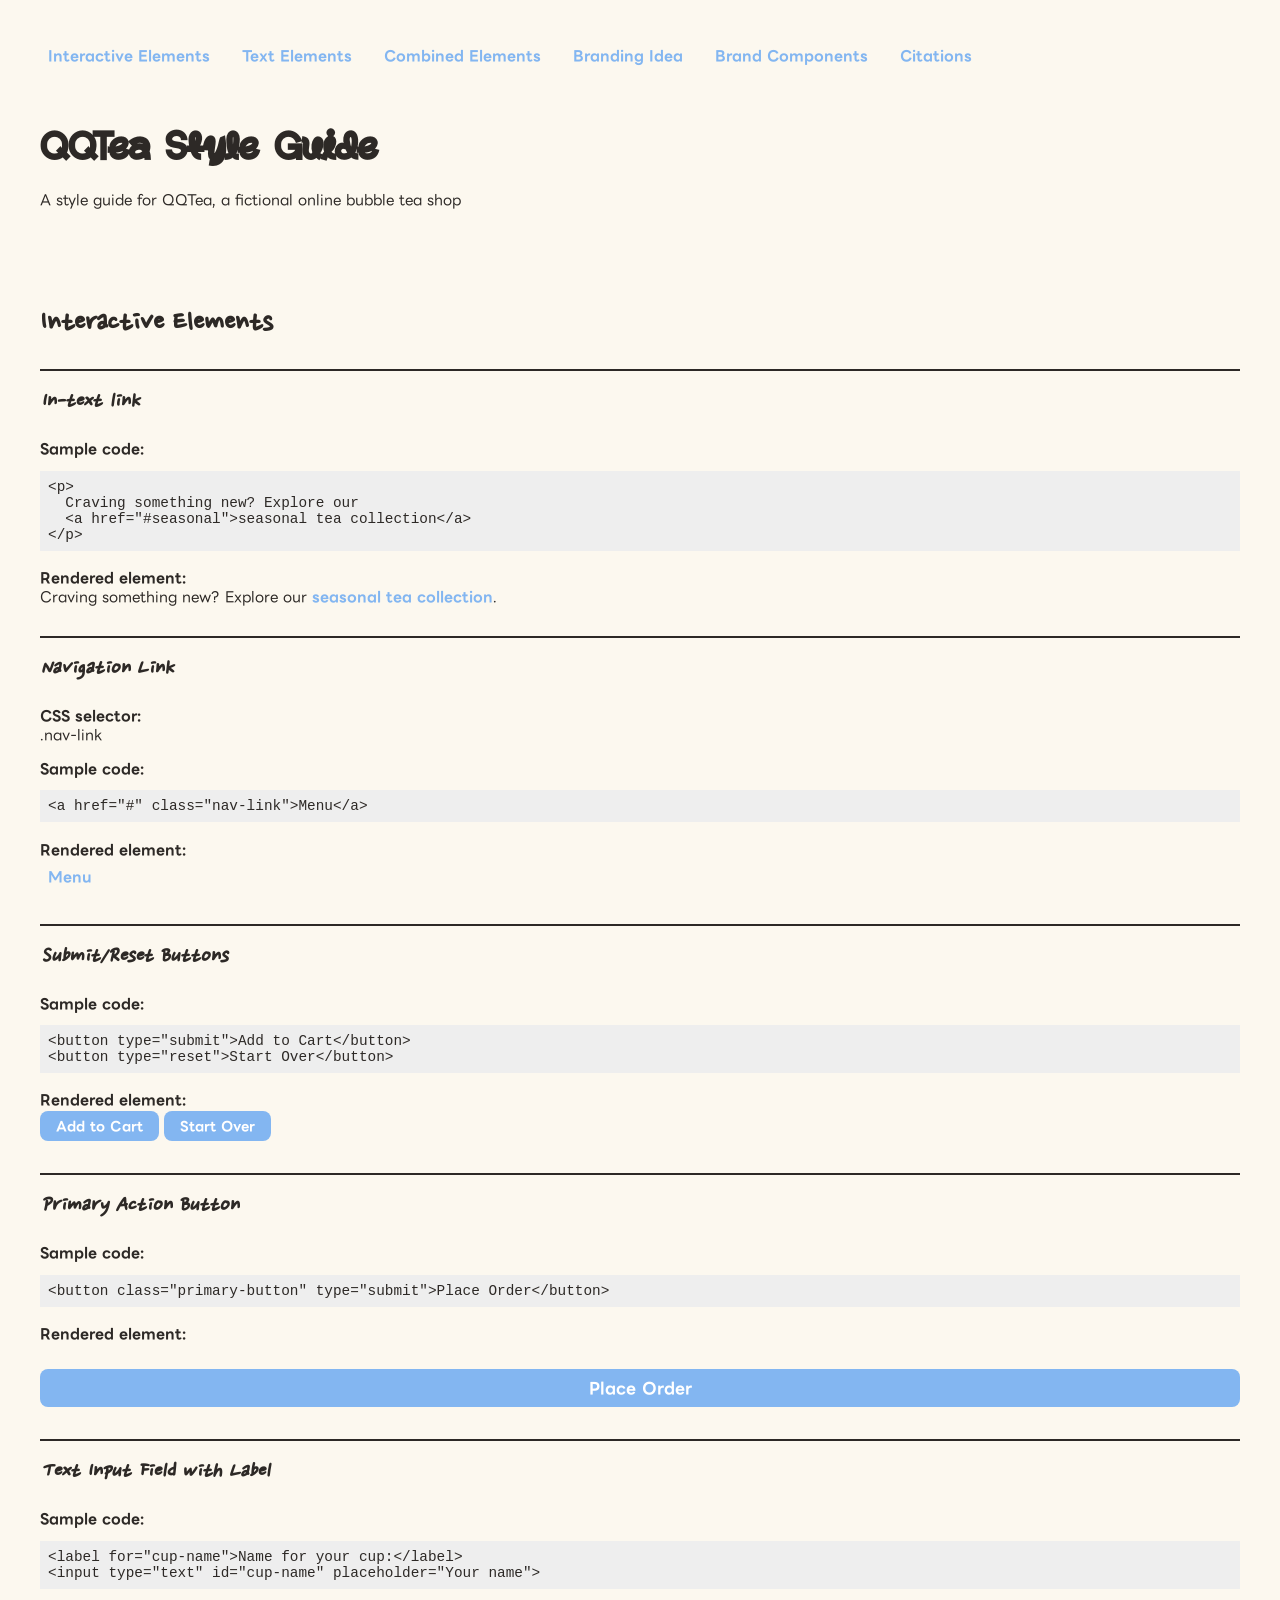
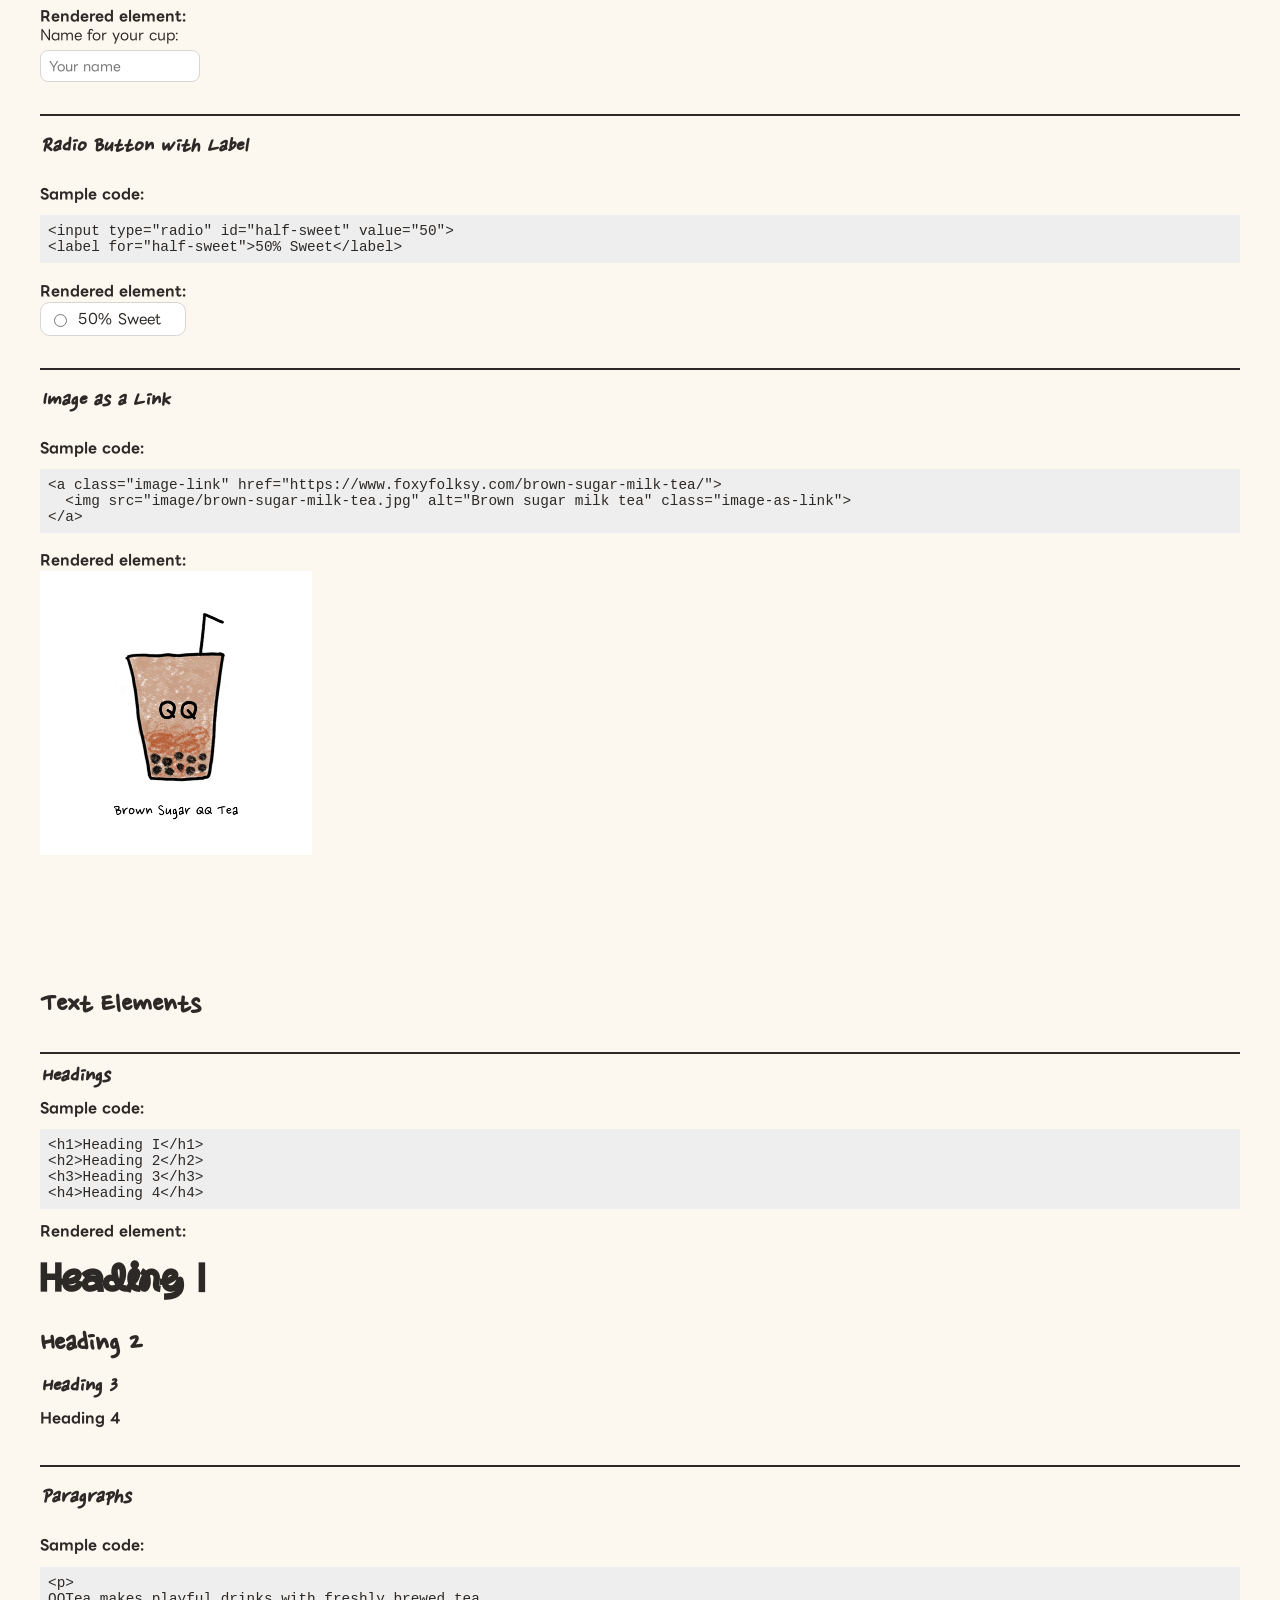
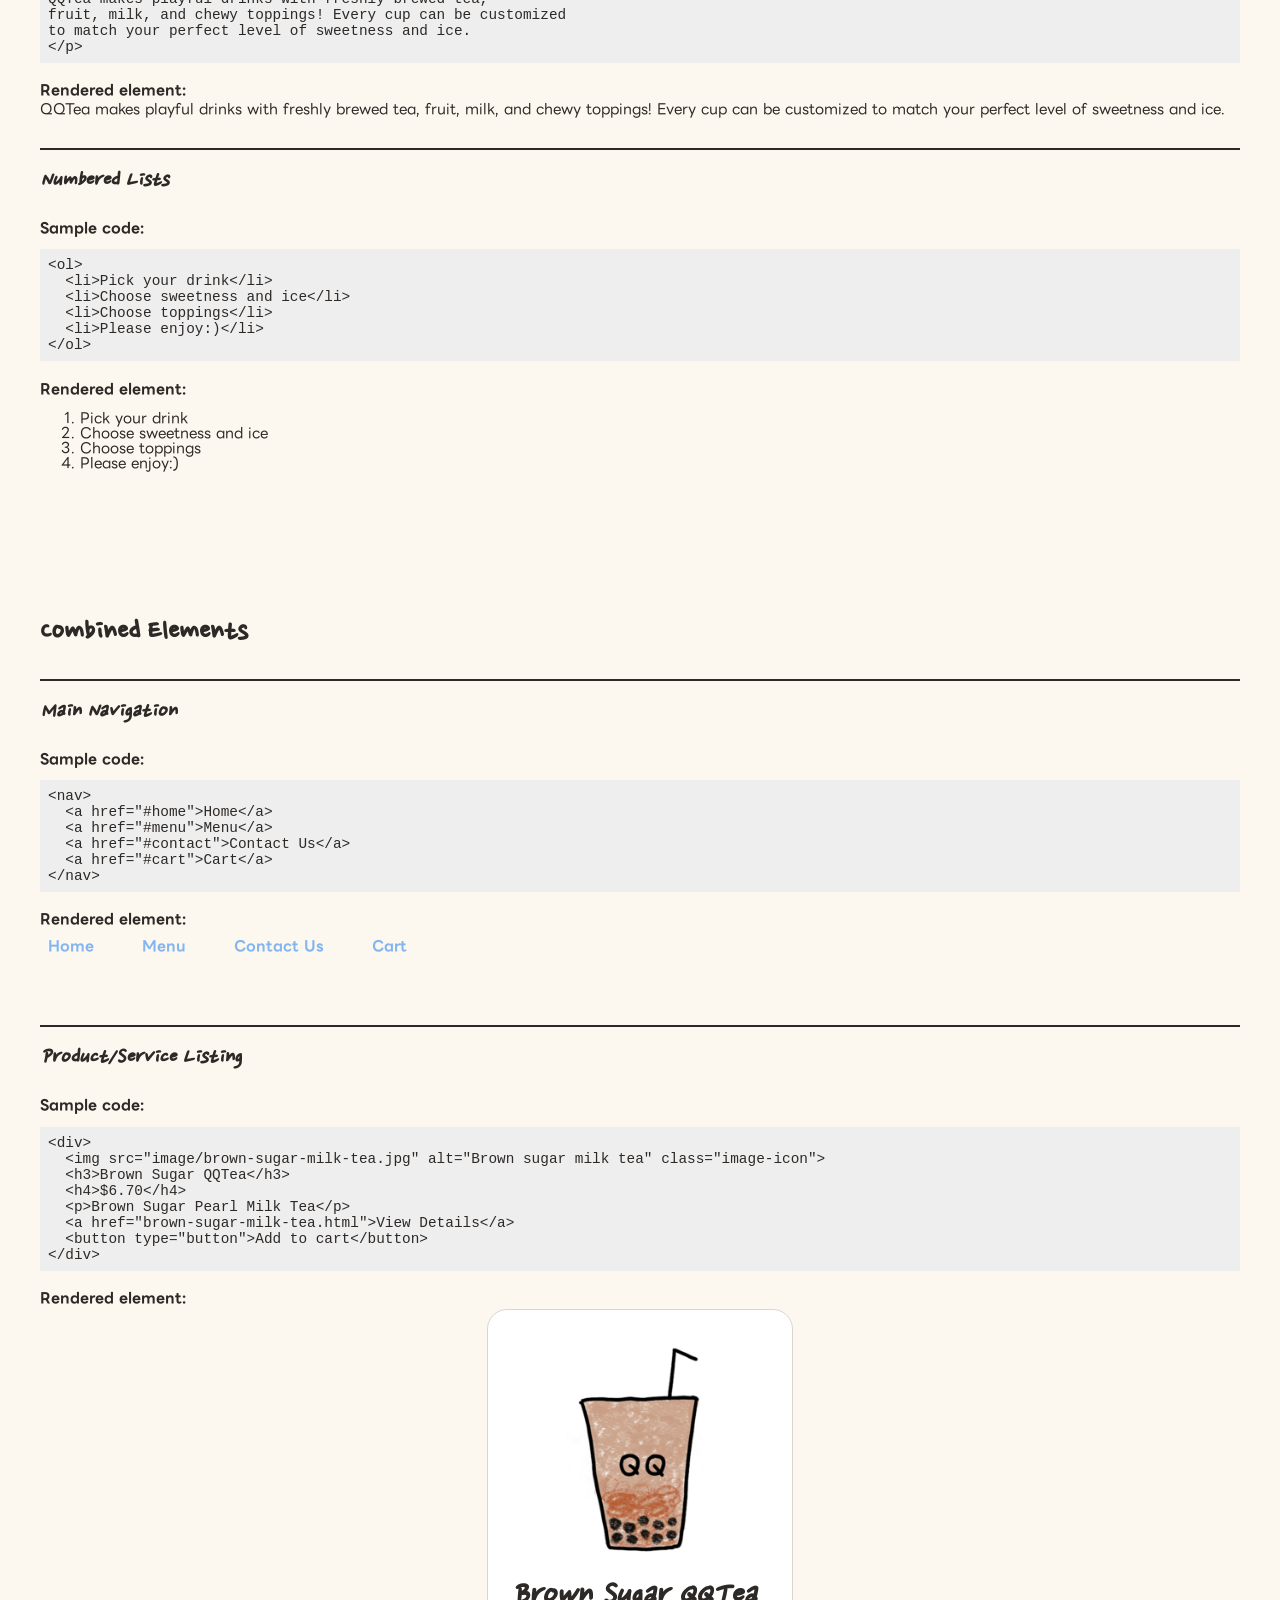
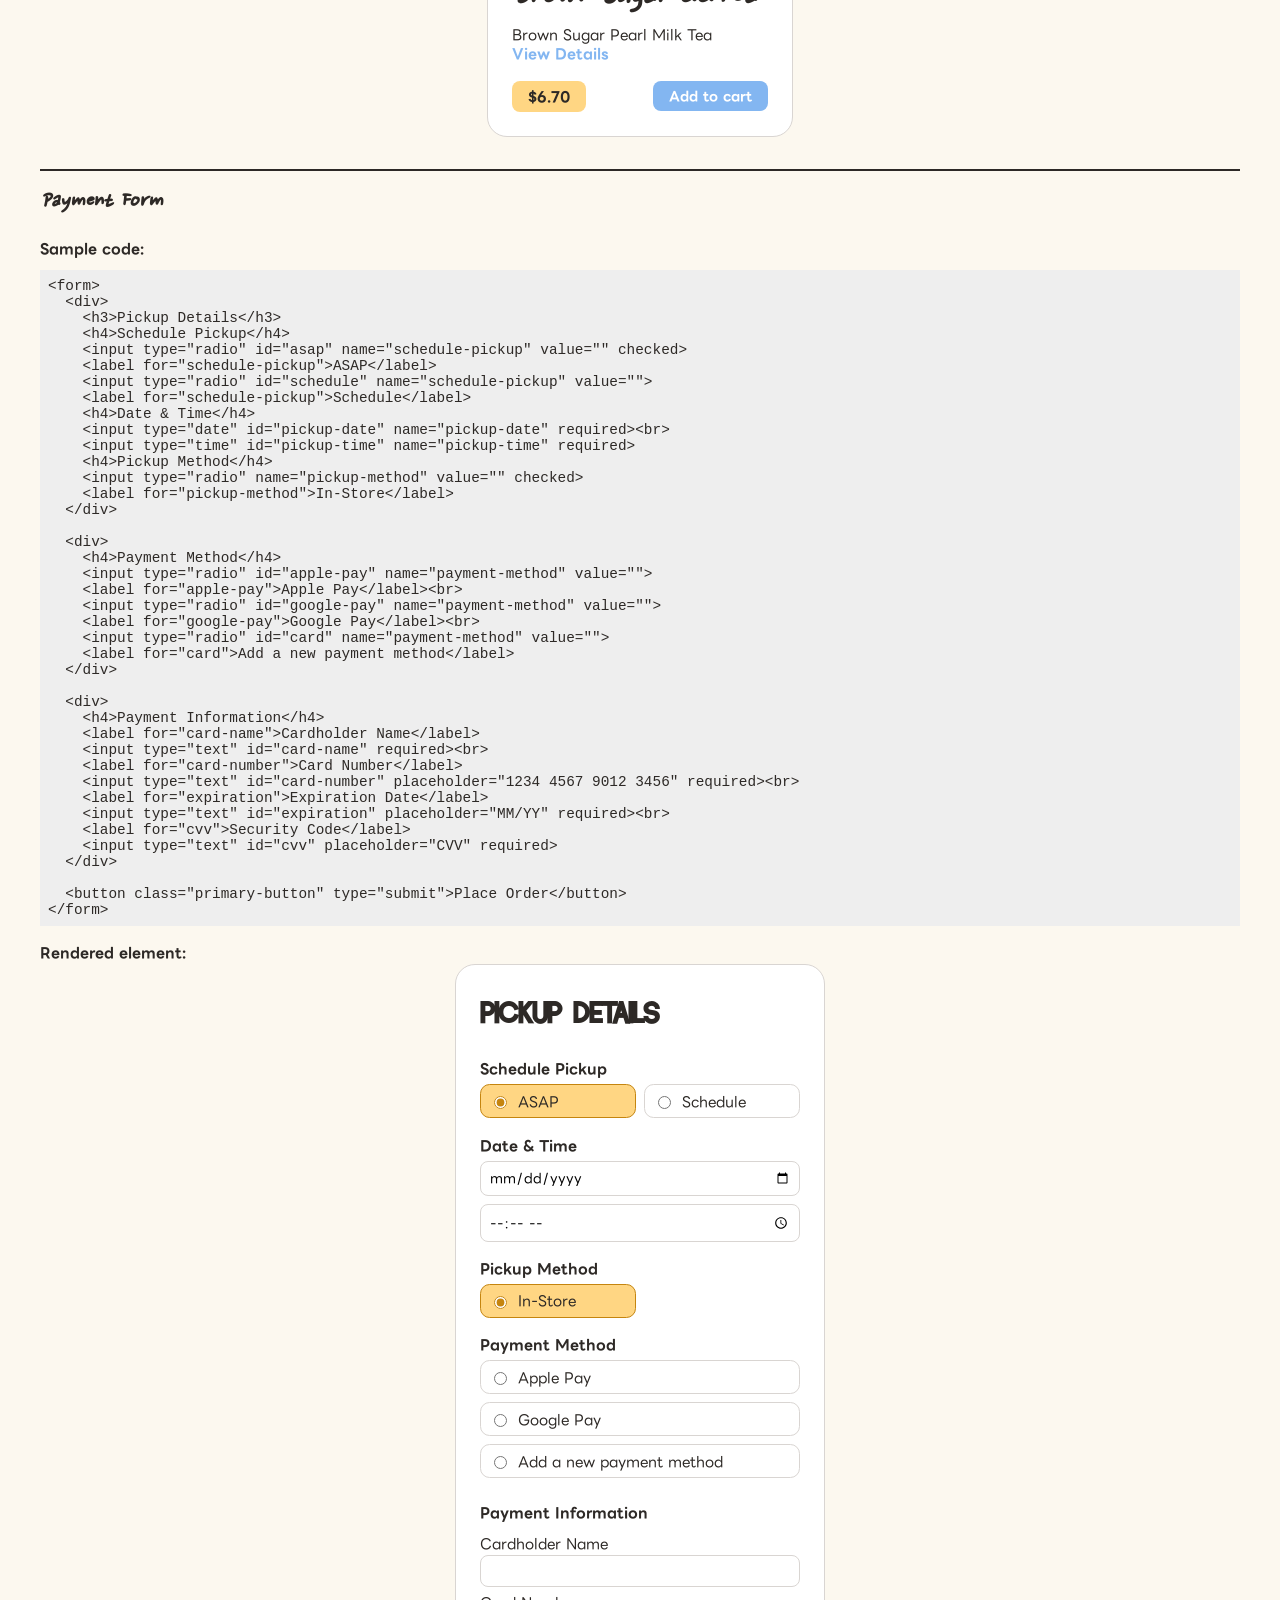
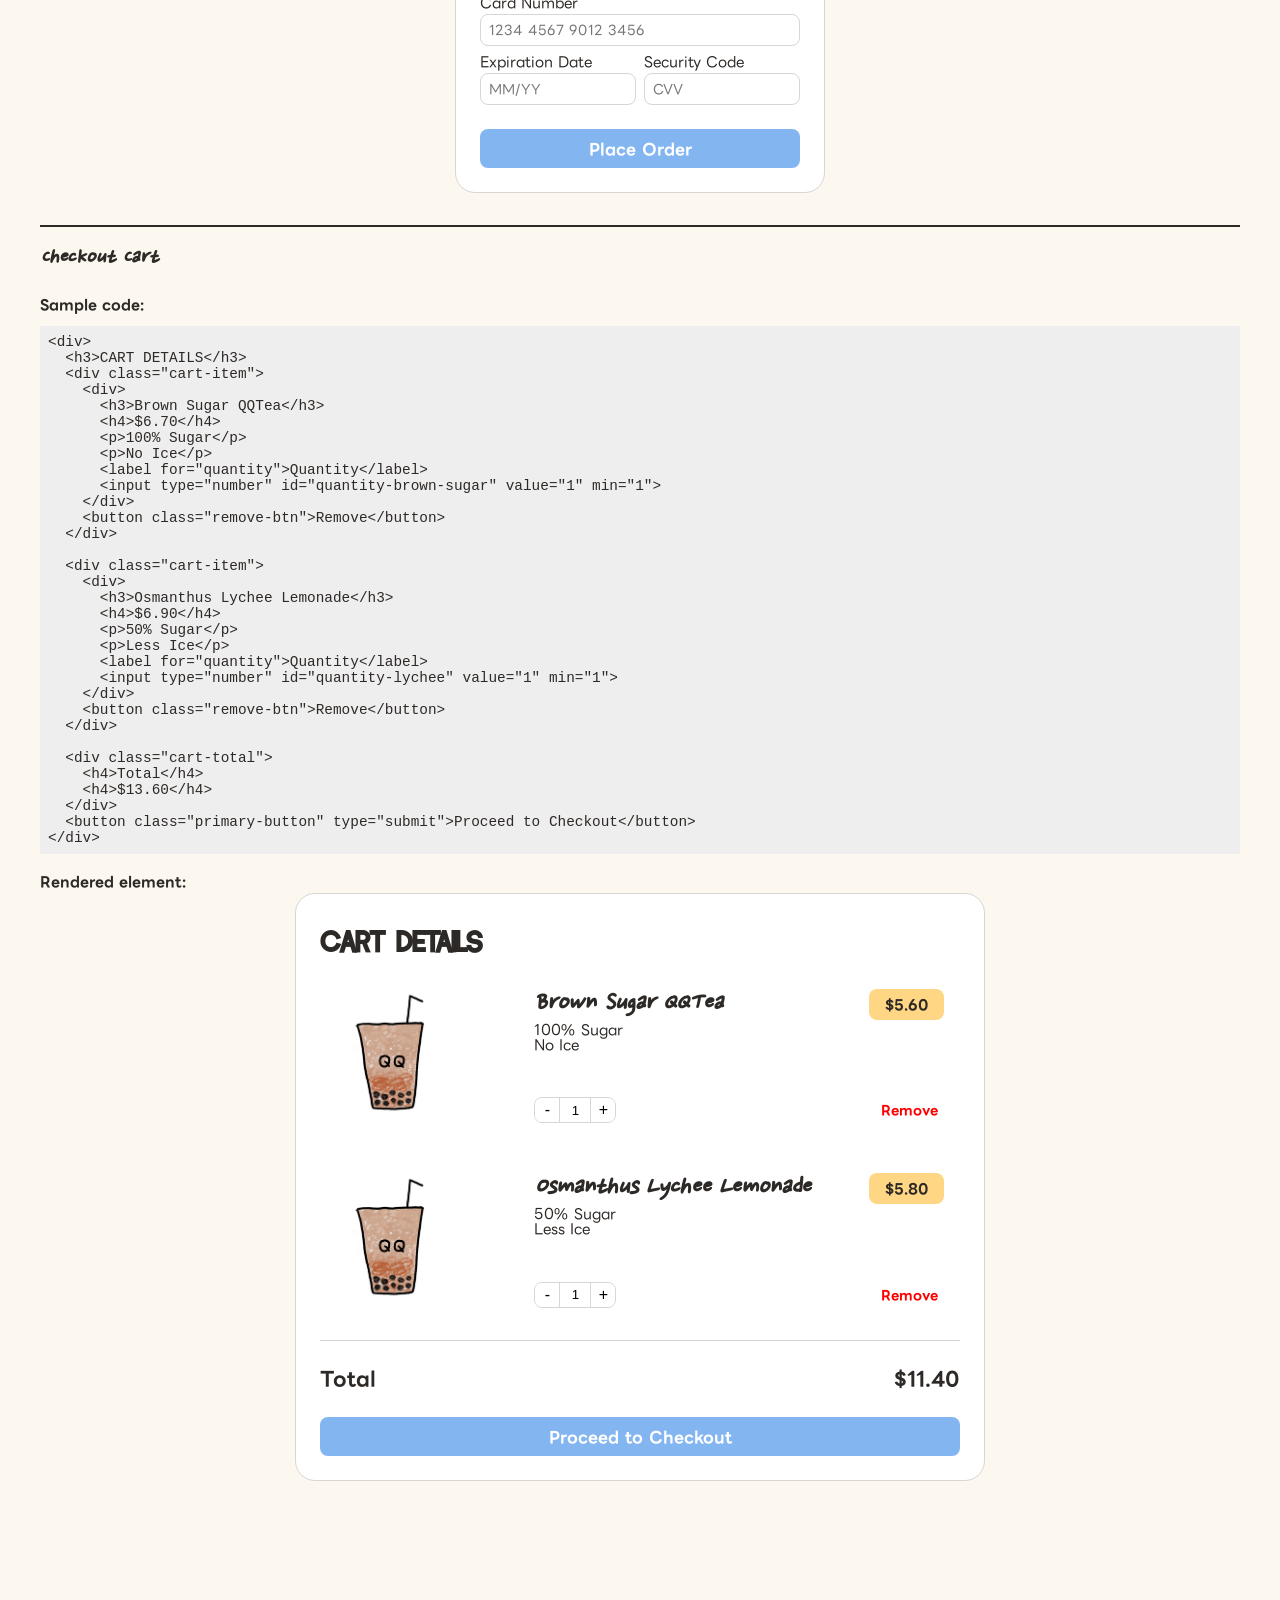
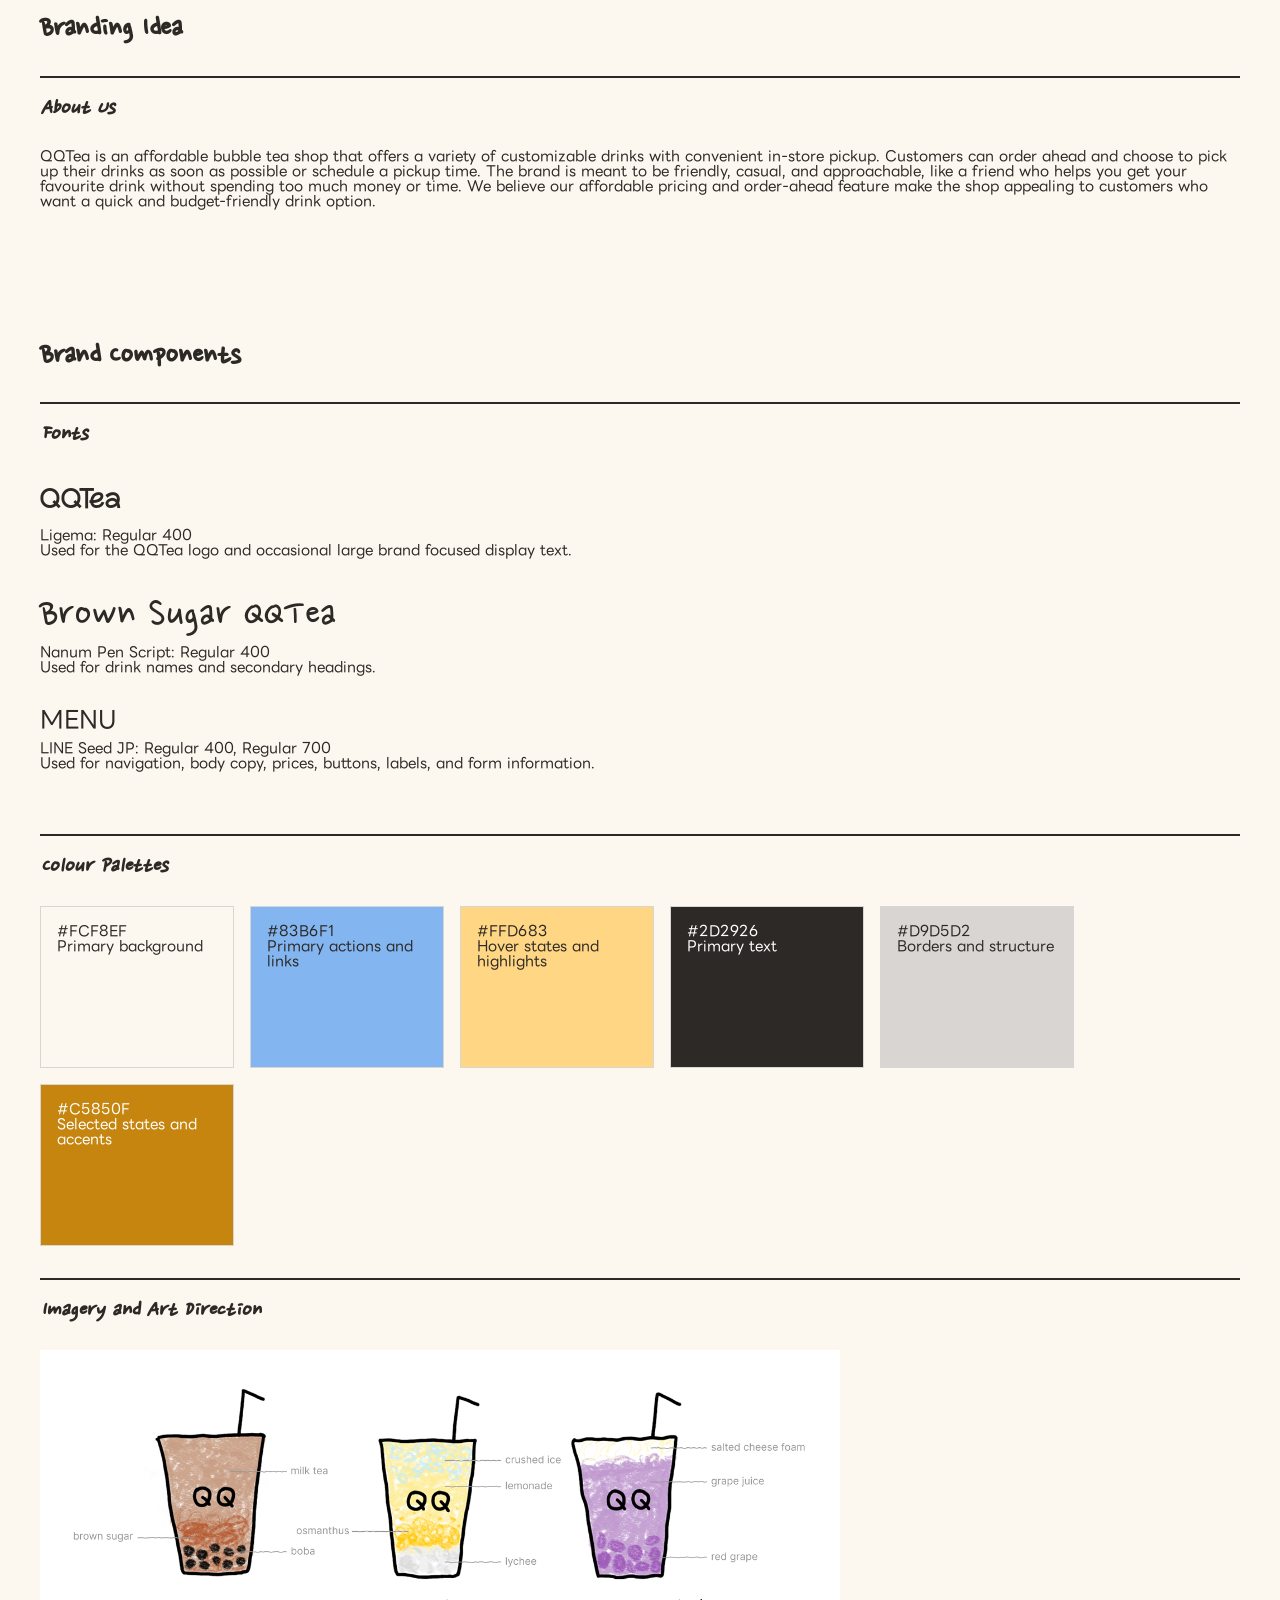
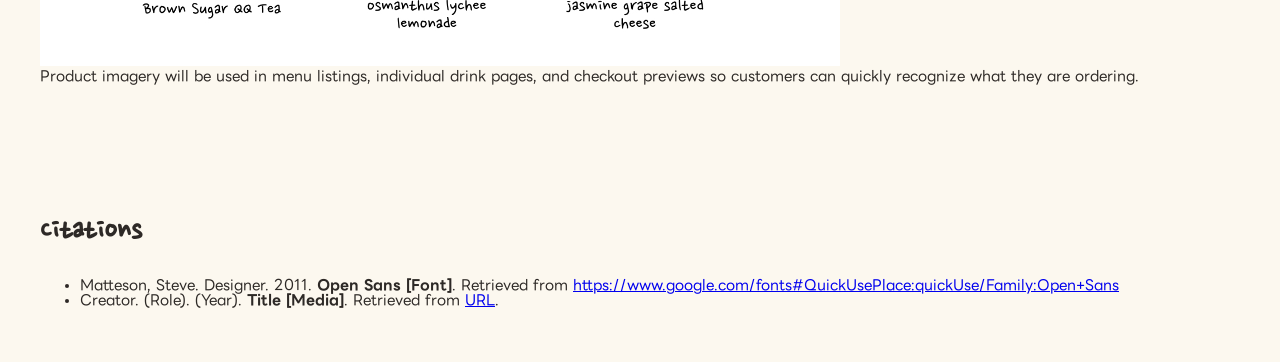
==== commit b6c65d67: "Update index.html" ====
--- a/IAT339-P01/index.html
+++ b/IAT339-P01/index.html
@@ -93,16 +93,10 @@
 &lt;input type="text" id="cup-name" placeholder="Your name"&gt;</code></pre>
       
         <h4>Rendered element:</h4>
-<<<<<<< HEAD
         <div class="input-label-section">
           <label for="cup-name">Name for your cup:</label>
           <input type="text" id="cup-name" placeholder="Your name">
         </div>
-=======
-
-        <label for="cup-name">Name for your cup:</label>
-        <input type="text" id="cup-name" placeholder="Your name">
->>>>>>> 09c7bbed6b42aaeb0ff2b14792a3b033a8f2b191
       </section>
 
 
@@ -516,11 +510,7 @@
 
         <div class="font">
           <p id="line-seed">MENU</p>
-<<<<<<< HEAD
           <p>LINE Seed JP: Regular 400, Regular 700</p>
-=======
-          <p>LINE Seed JP: Regular 400</p>
->>>>>>> 09c7bbed6b42aaeb0ff2b14792a3b033a8f2b191
           <p>Used for navigation, body copy, prices, buttons, labels, and form information.</p>
         </div>
       </section>
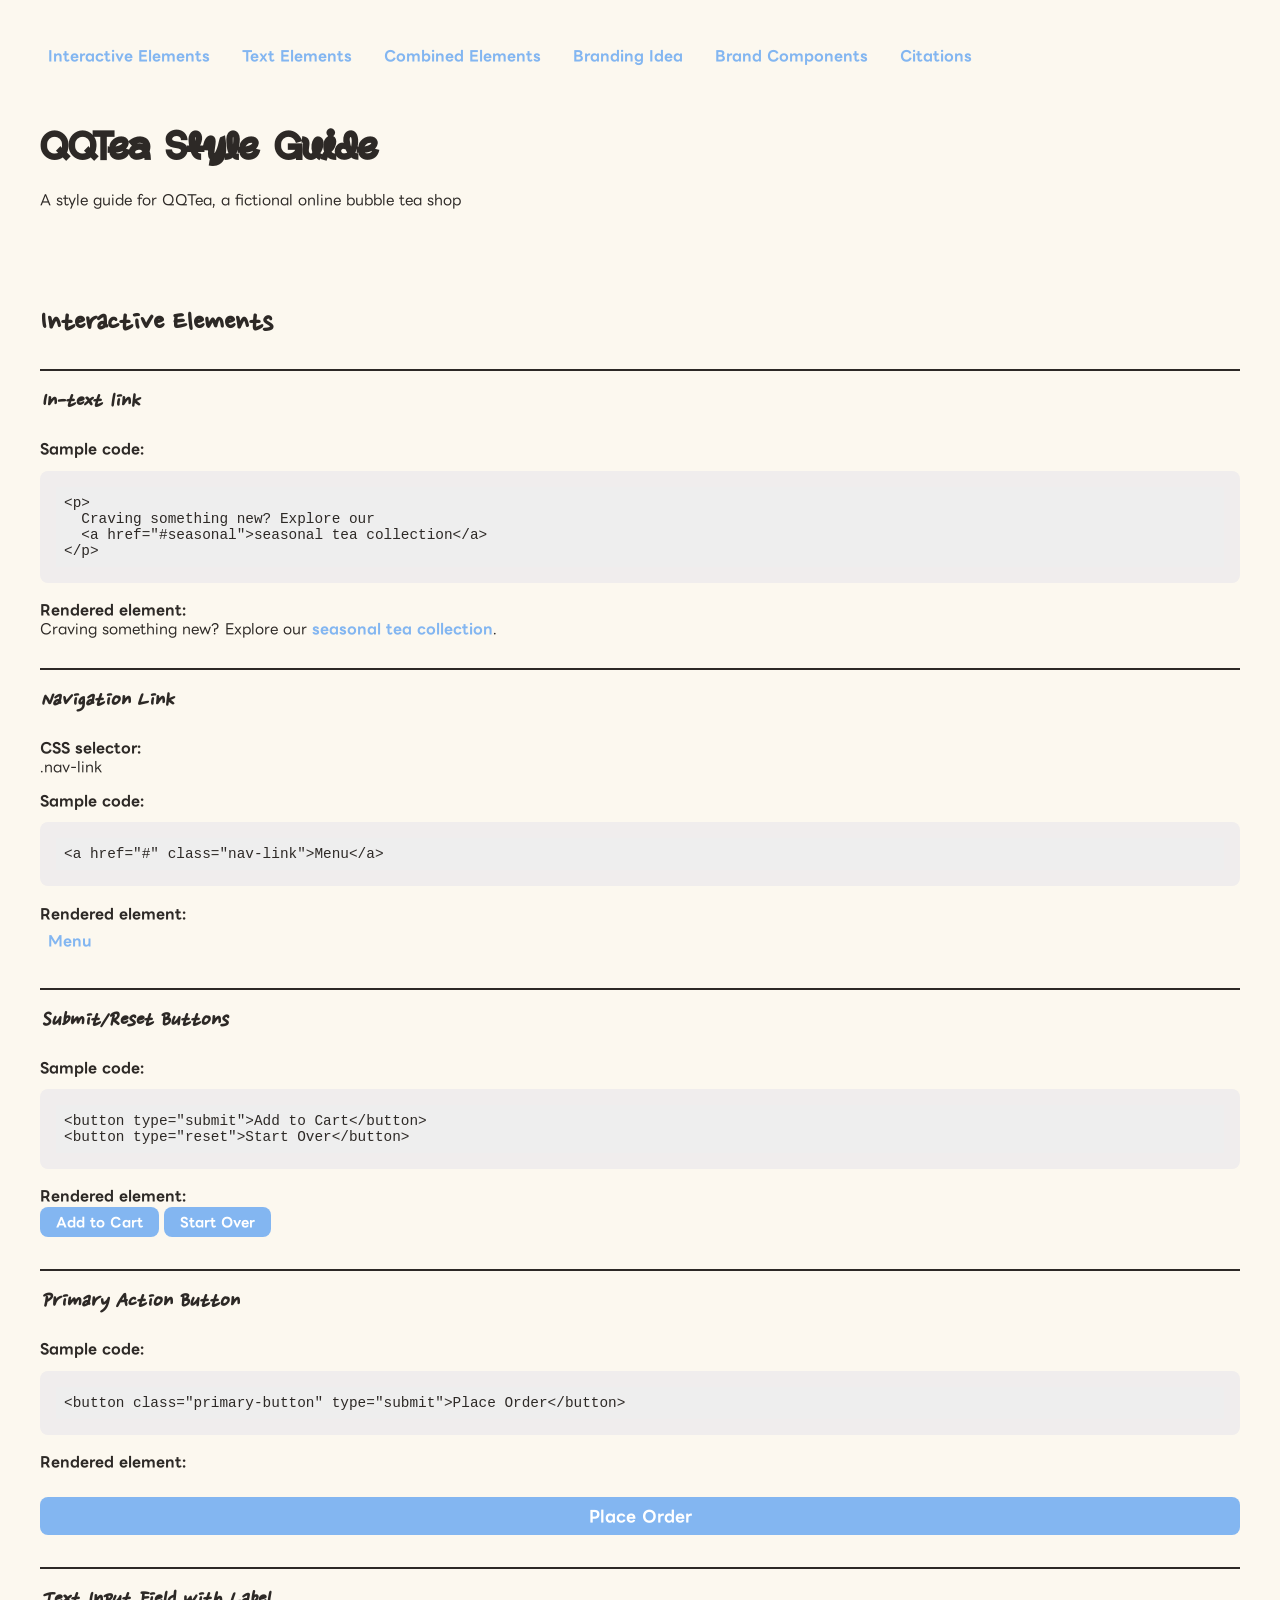
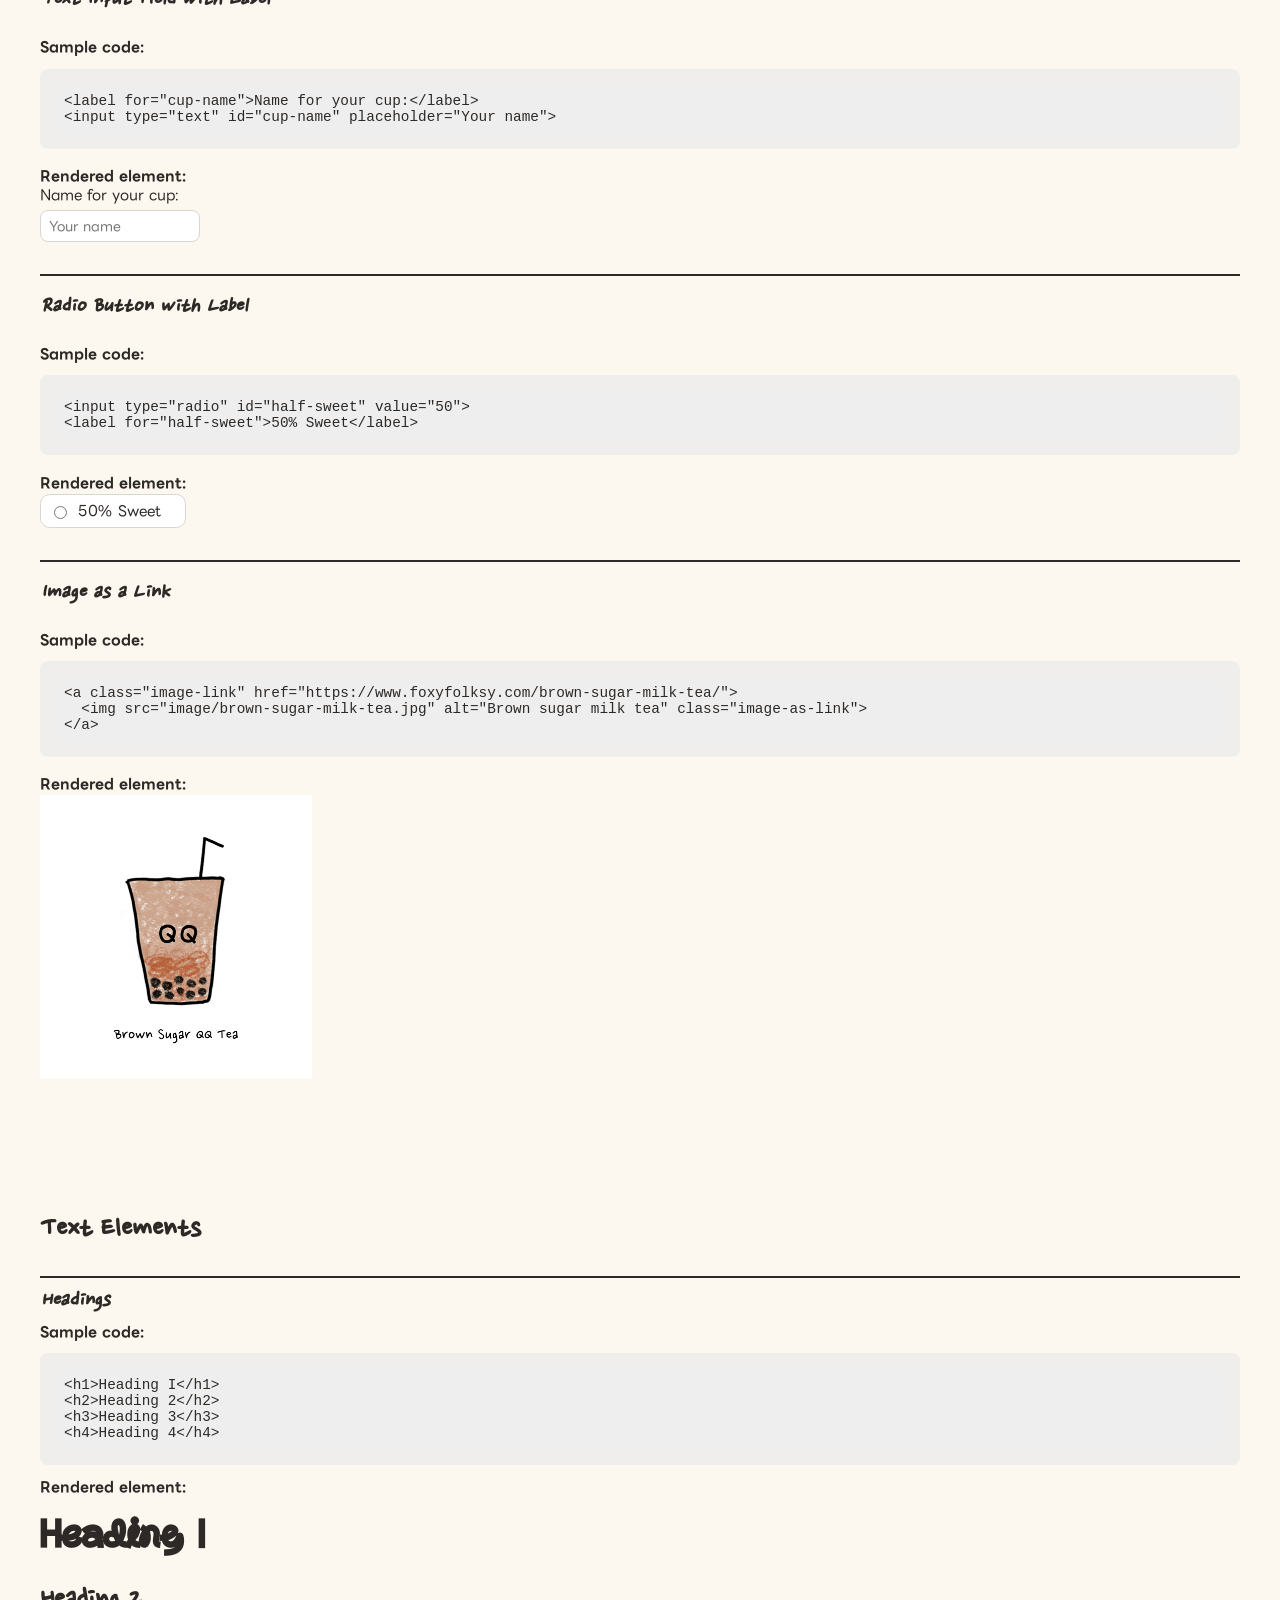
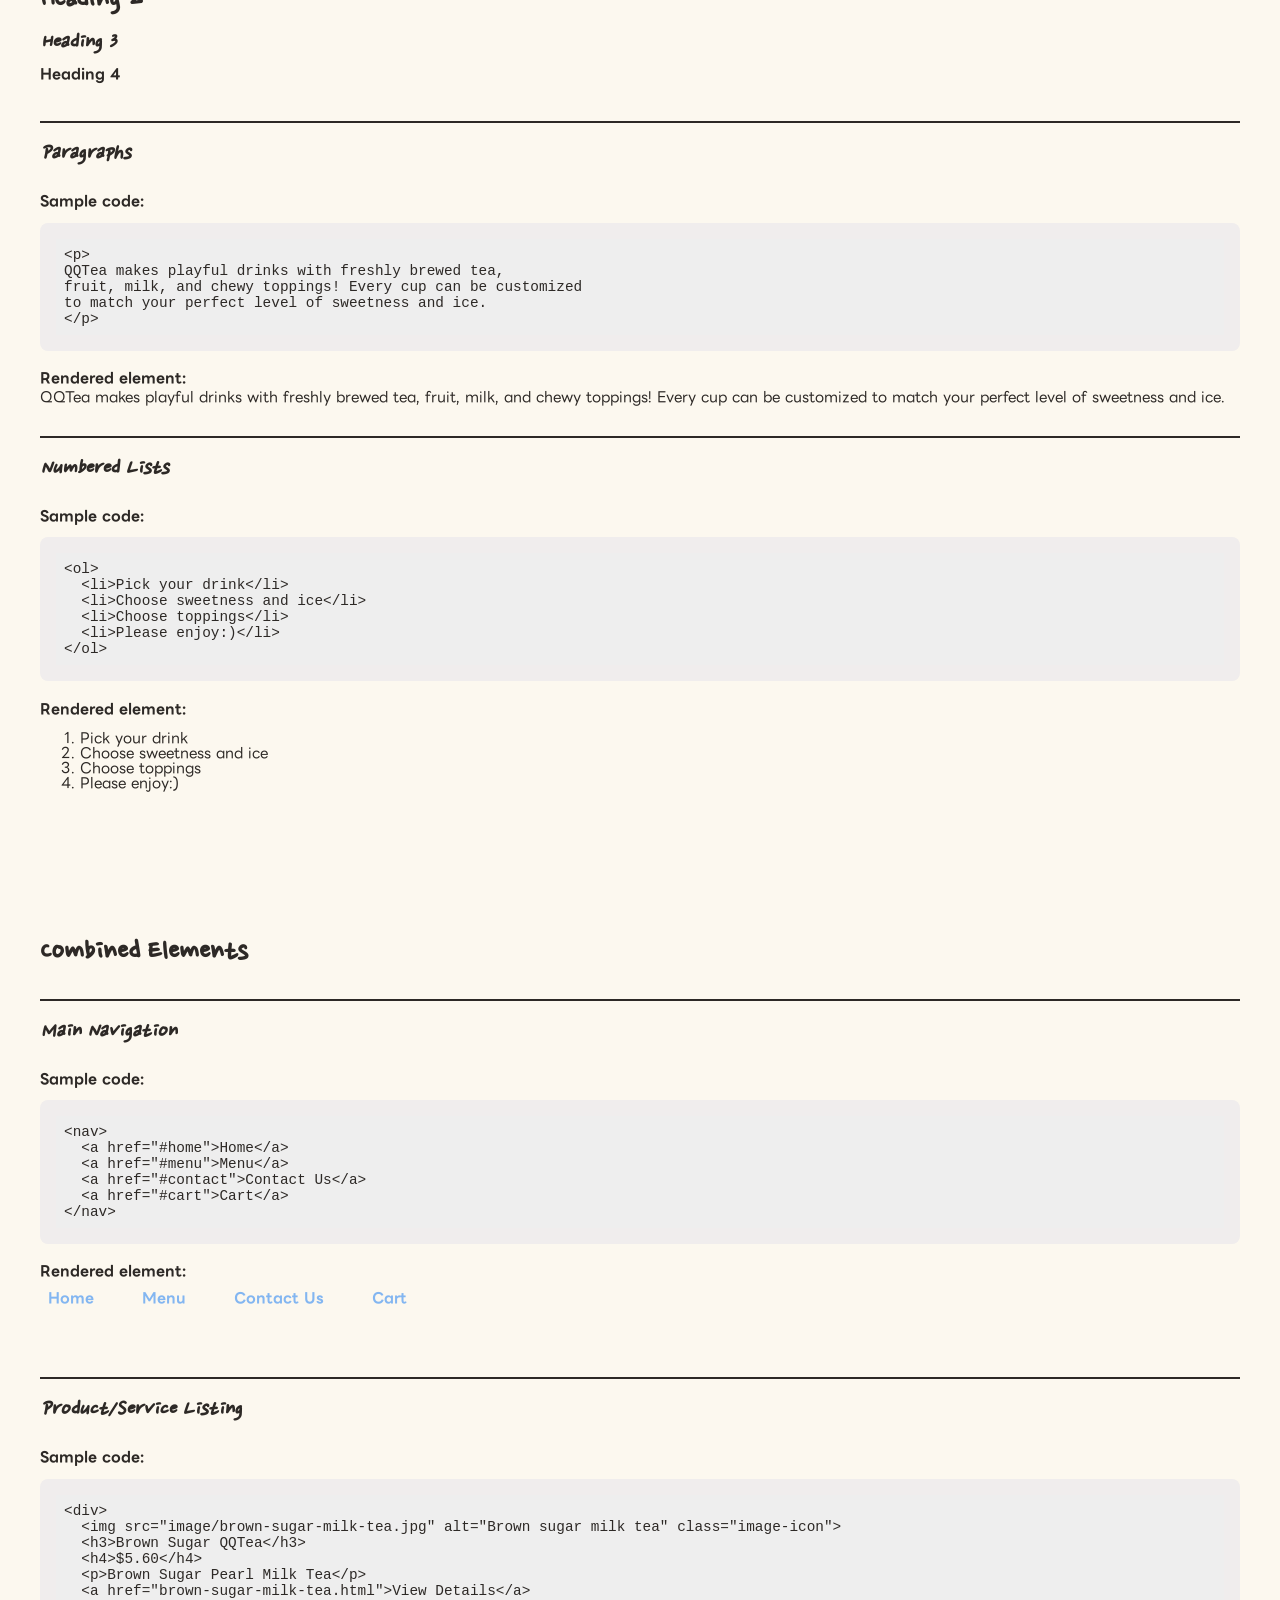
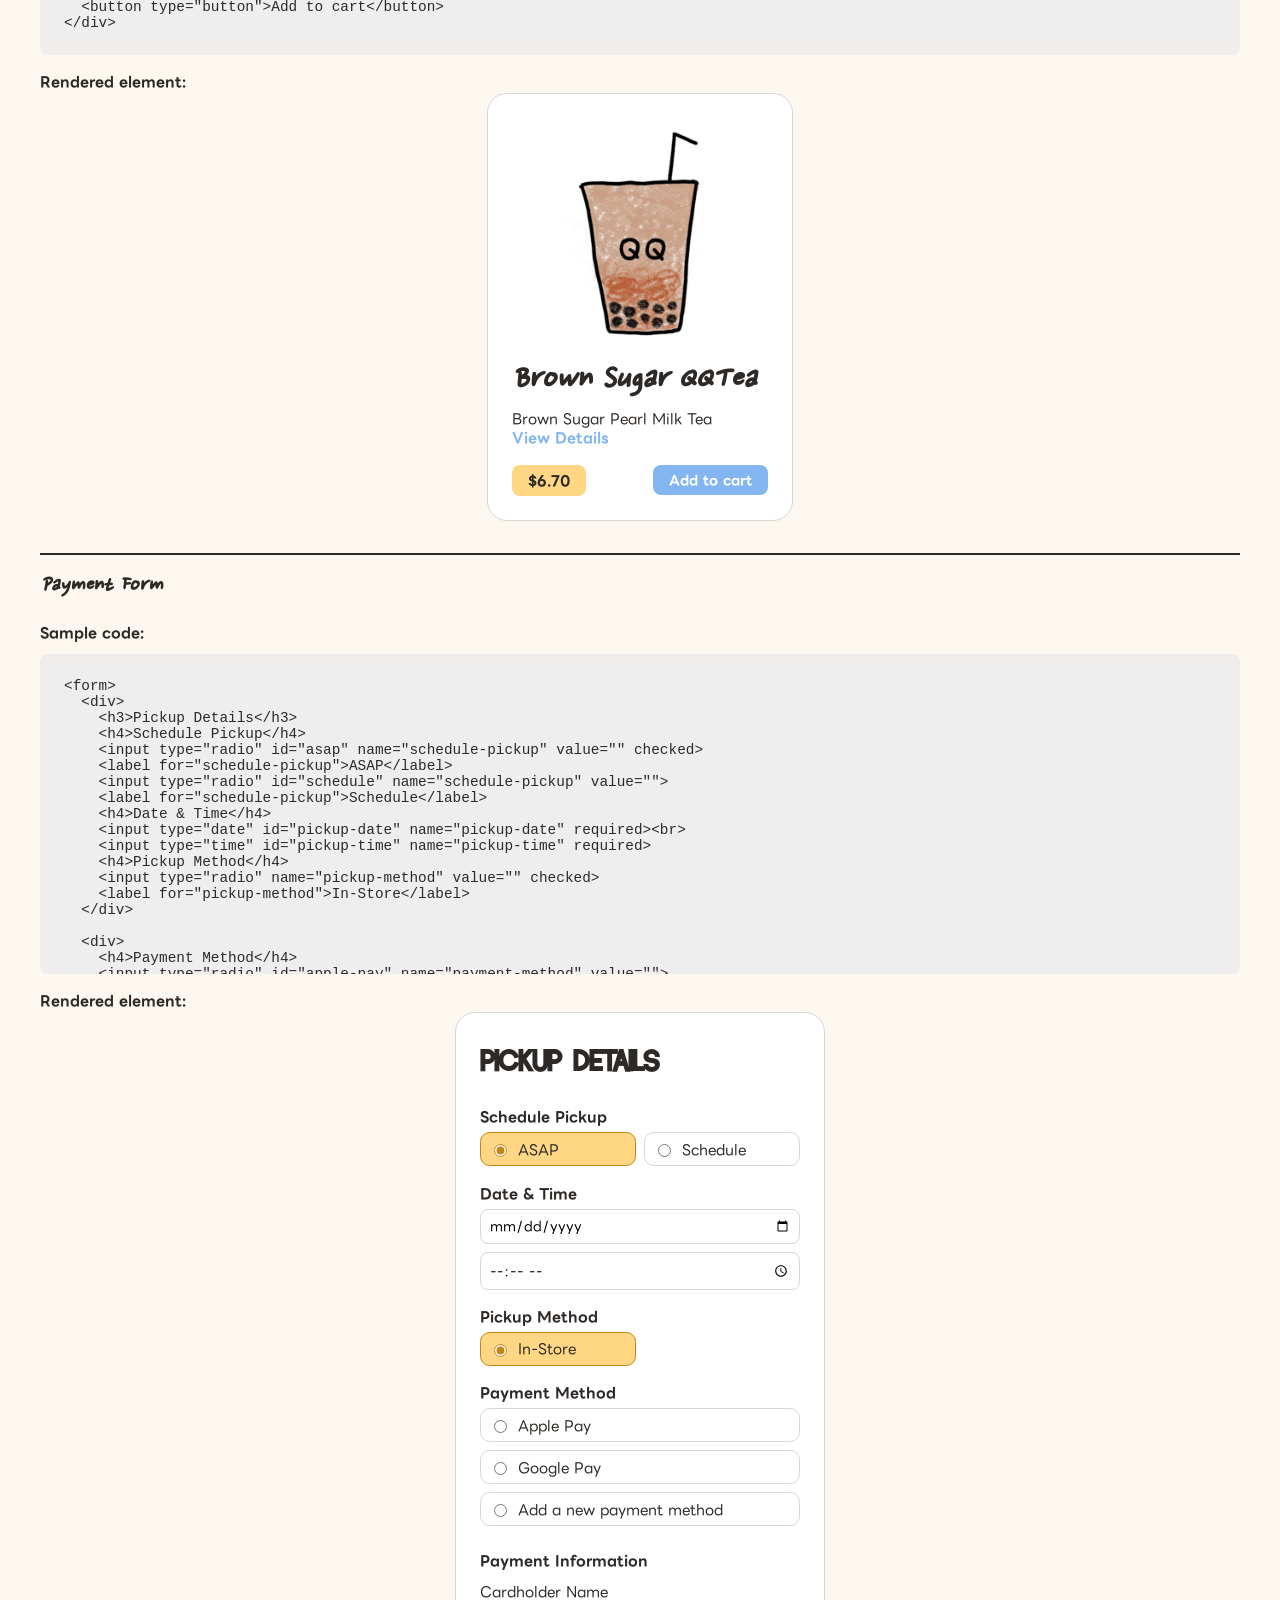
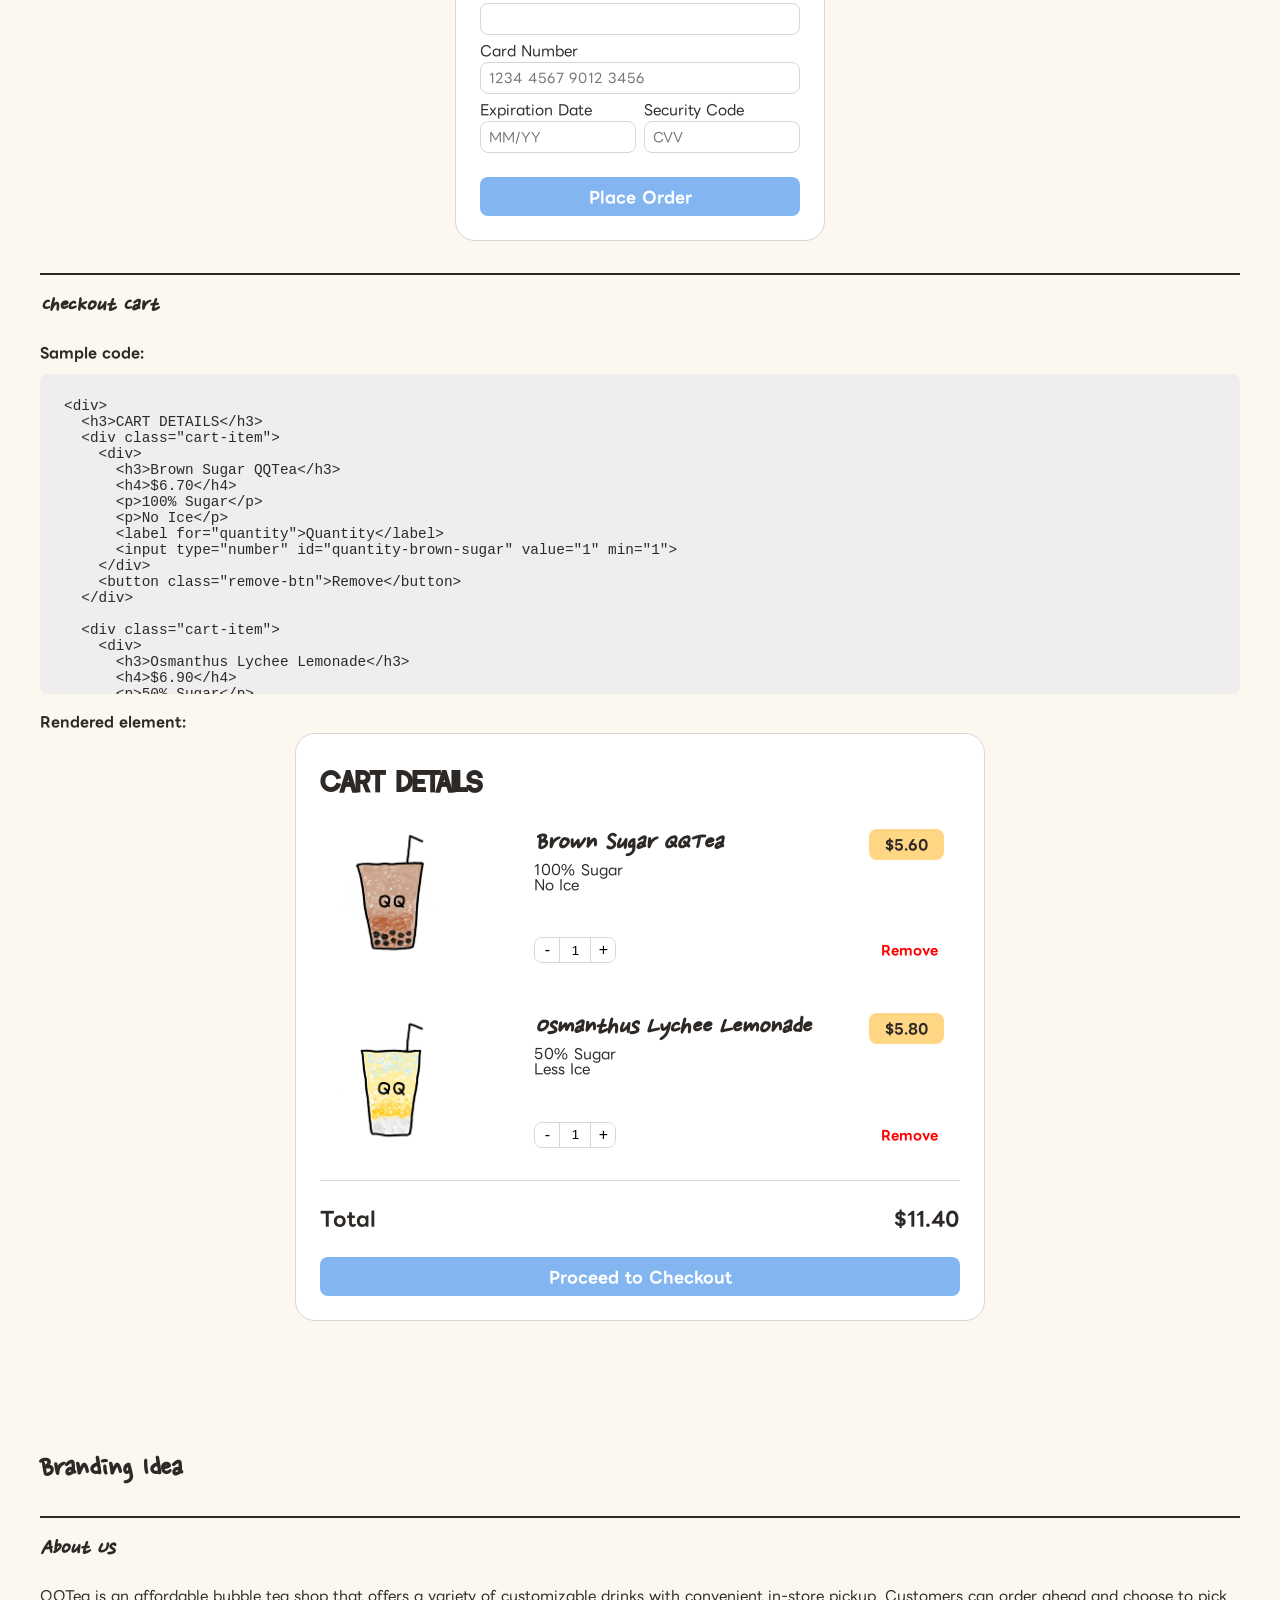
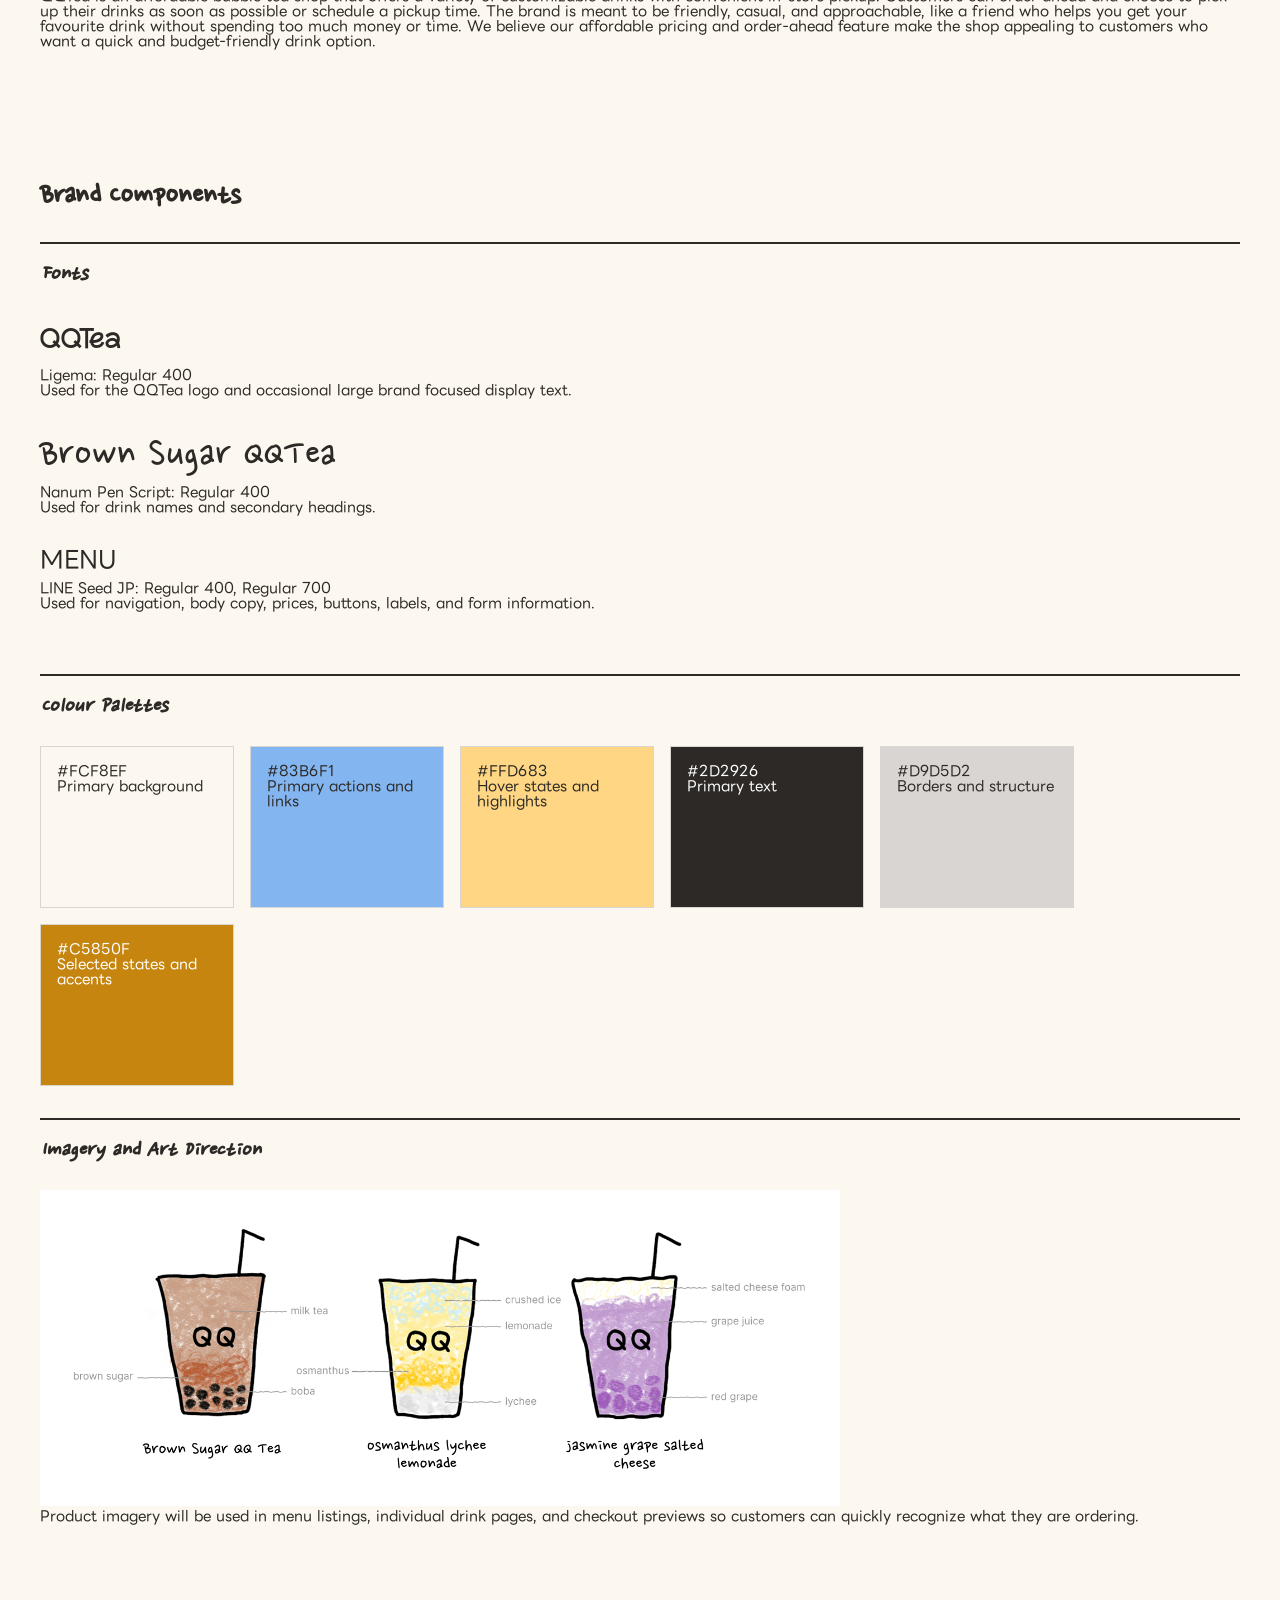
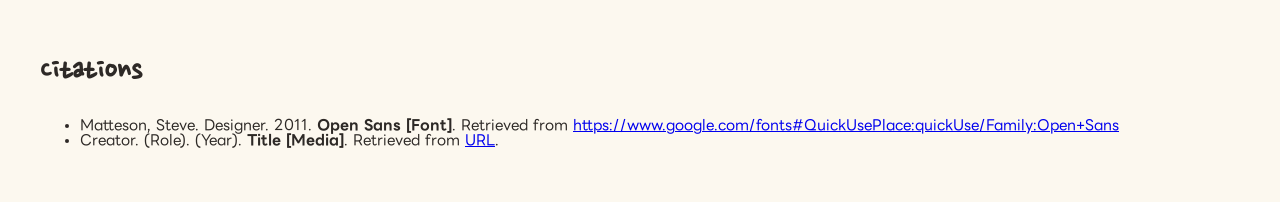
==== commit 2b9c8573: "fixed price + added osmanthus icon" ====
--- a/IAT339-P01/index.html
+++ b/IAT339-P01/index.html
@@ -228,7 +228,7 @@
         <pre><code>&lt;div&gt;
   &lt;img src="image/brown-sugar-milk-tea.jpg" alt="Brown sugar milk tea" class="image-icon"&gt;
   &lt;h3&gt;Brown Sugar QQTea&lt;/h3&gt;
-  &lt;h4&gt;$6.70&lt;/h4&gt;
+  &lt;h4&gt;$5.60&lt;/h4&gt;
   &lt;p&gt;Brown Sugar Pearl Milk Tea&lt;/p&gt;
   &lt;a href="brown-sugar-milk-tea.html"&gt;View Details&lt;/a&gt;
   &lt;button type="button"&gt;Add to cart&lt;/button&gt;
@@ -446,7 +446,7 @@
           </div>
 
           <div class="cart-item">
-              <img src="image/brown-sugar-milk-tea-icon.jpg" alt="Brown sugar pearl milk tea" class="image-icon">
+              <img src="image/osmanthus-lychee-lemonade-icon.jpg" alt="Osmanthus Lychee Lemonade" class="image-icon">
 
               <div class="cart-item-info">
                 <div class="cart-title-price">
--- a/IAT339-P01/css/main.css
+++ b/IAT339-P01/css/main.css
@@ -594,3 +594,14 @@
 .product-image {
   width: 50rem;
 }
+
+/*
+  DISPLAY
+*/
+pre {
+  max-height: 18rem;
+  overflow: auto;
+  padding: 1rem;
+  background-color: #f0eded;
+  border-radius: 0.5rem;
+}
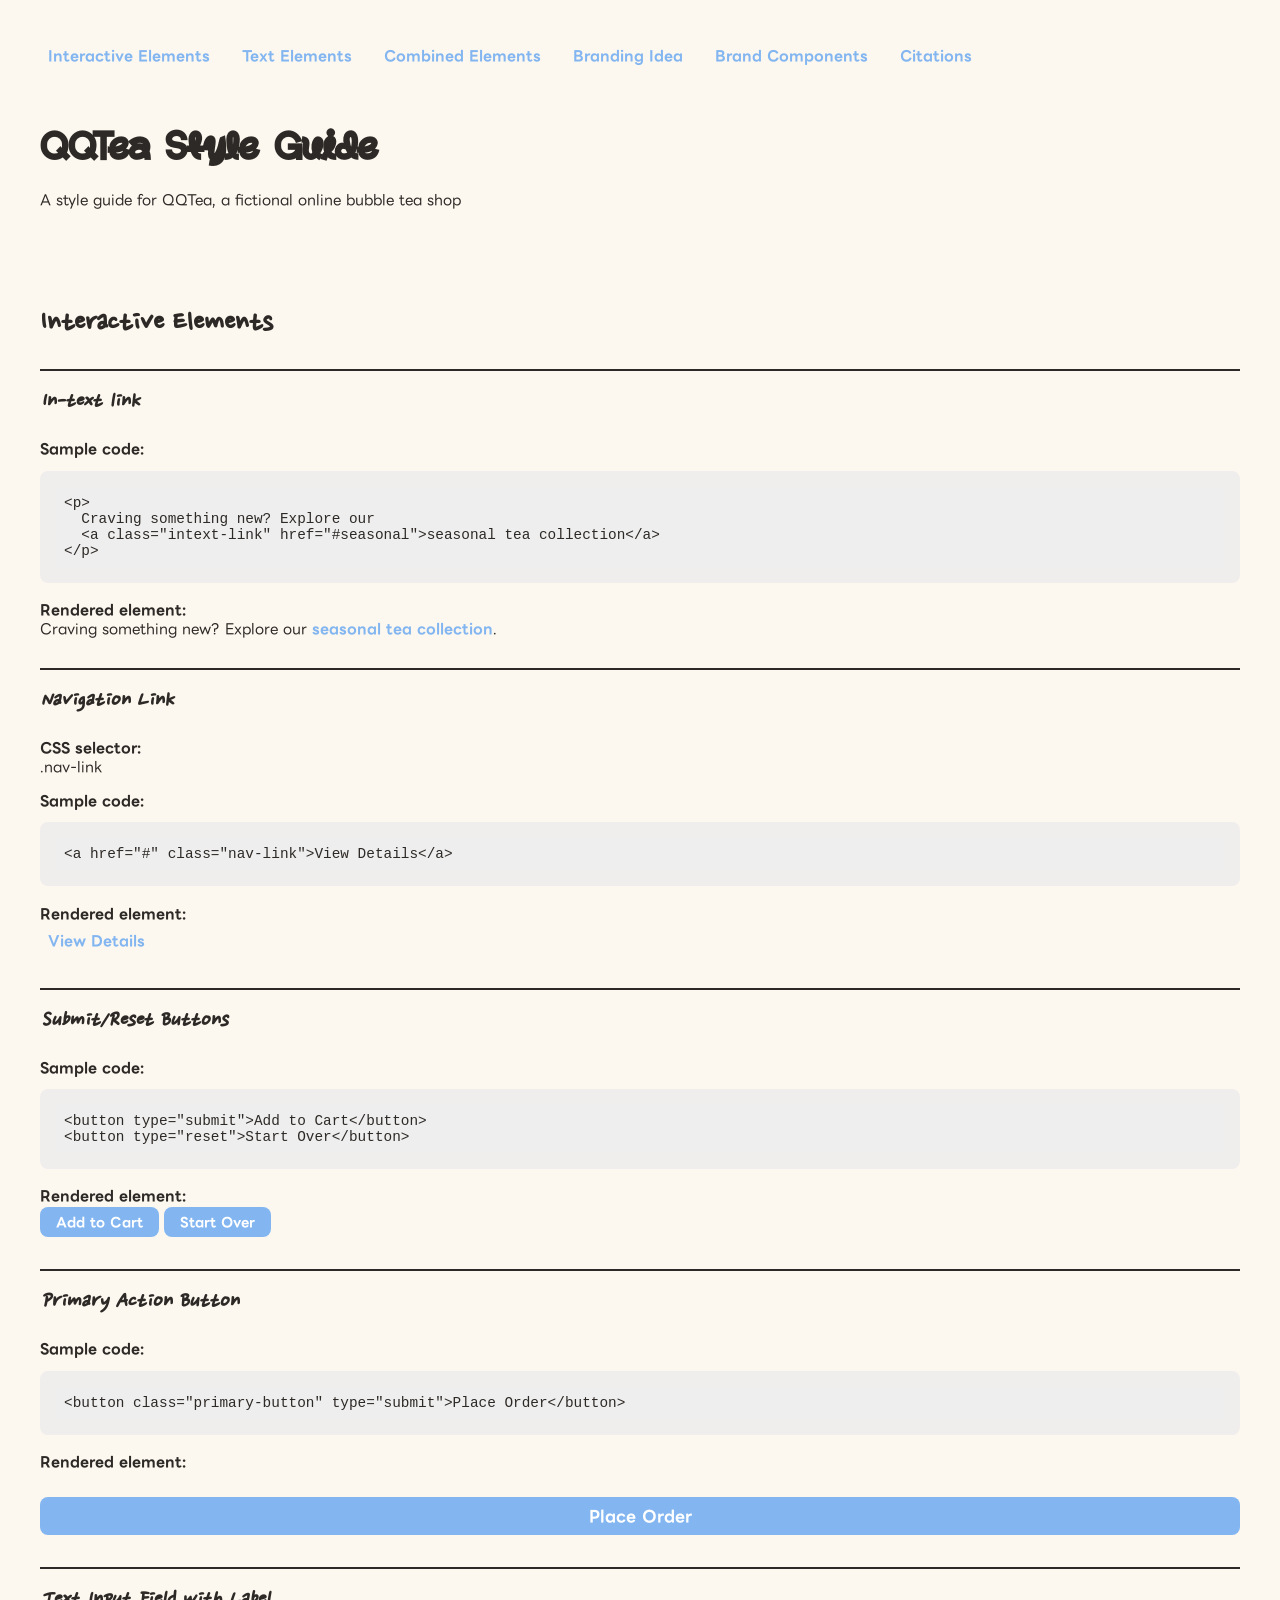
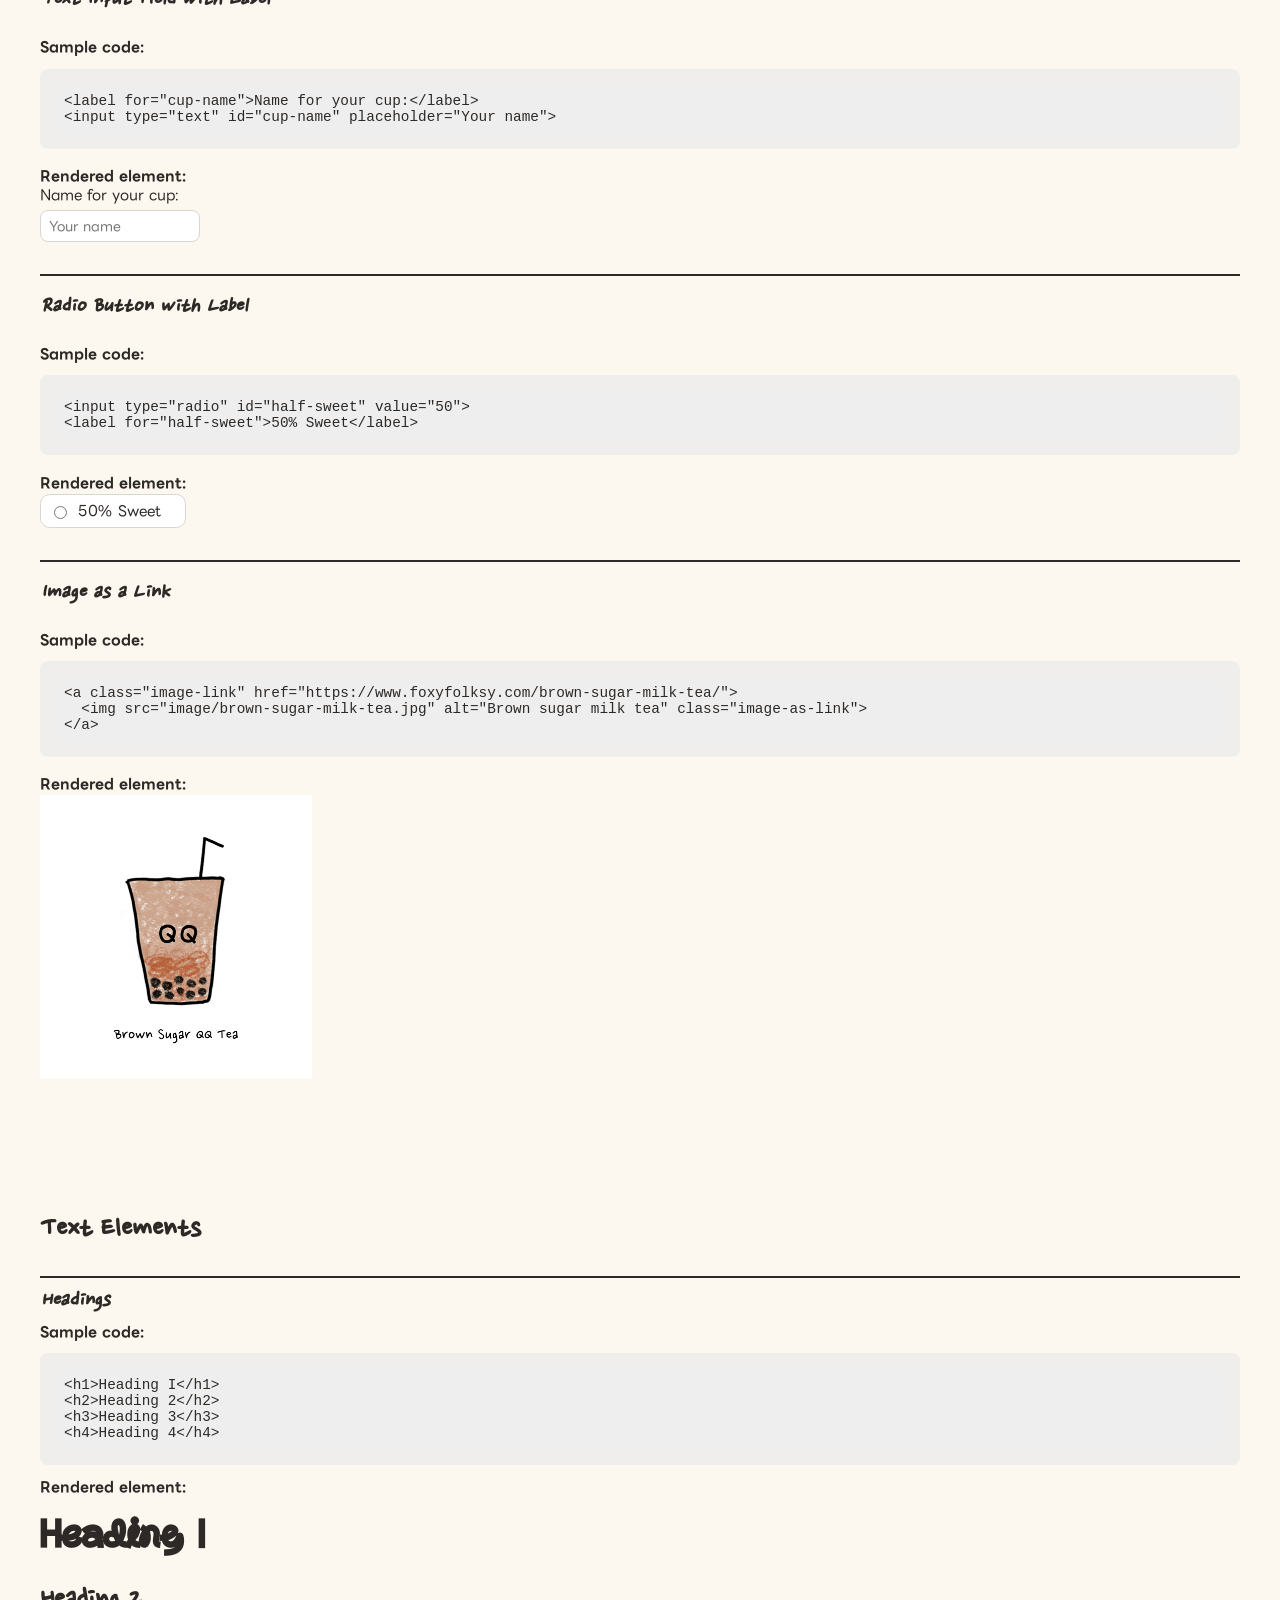
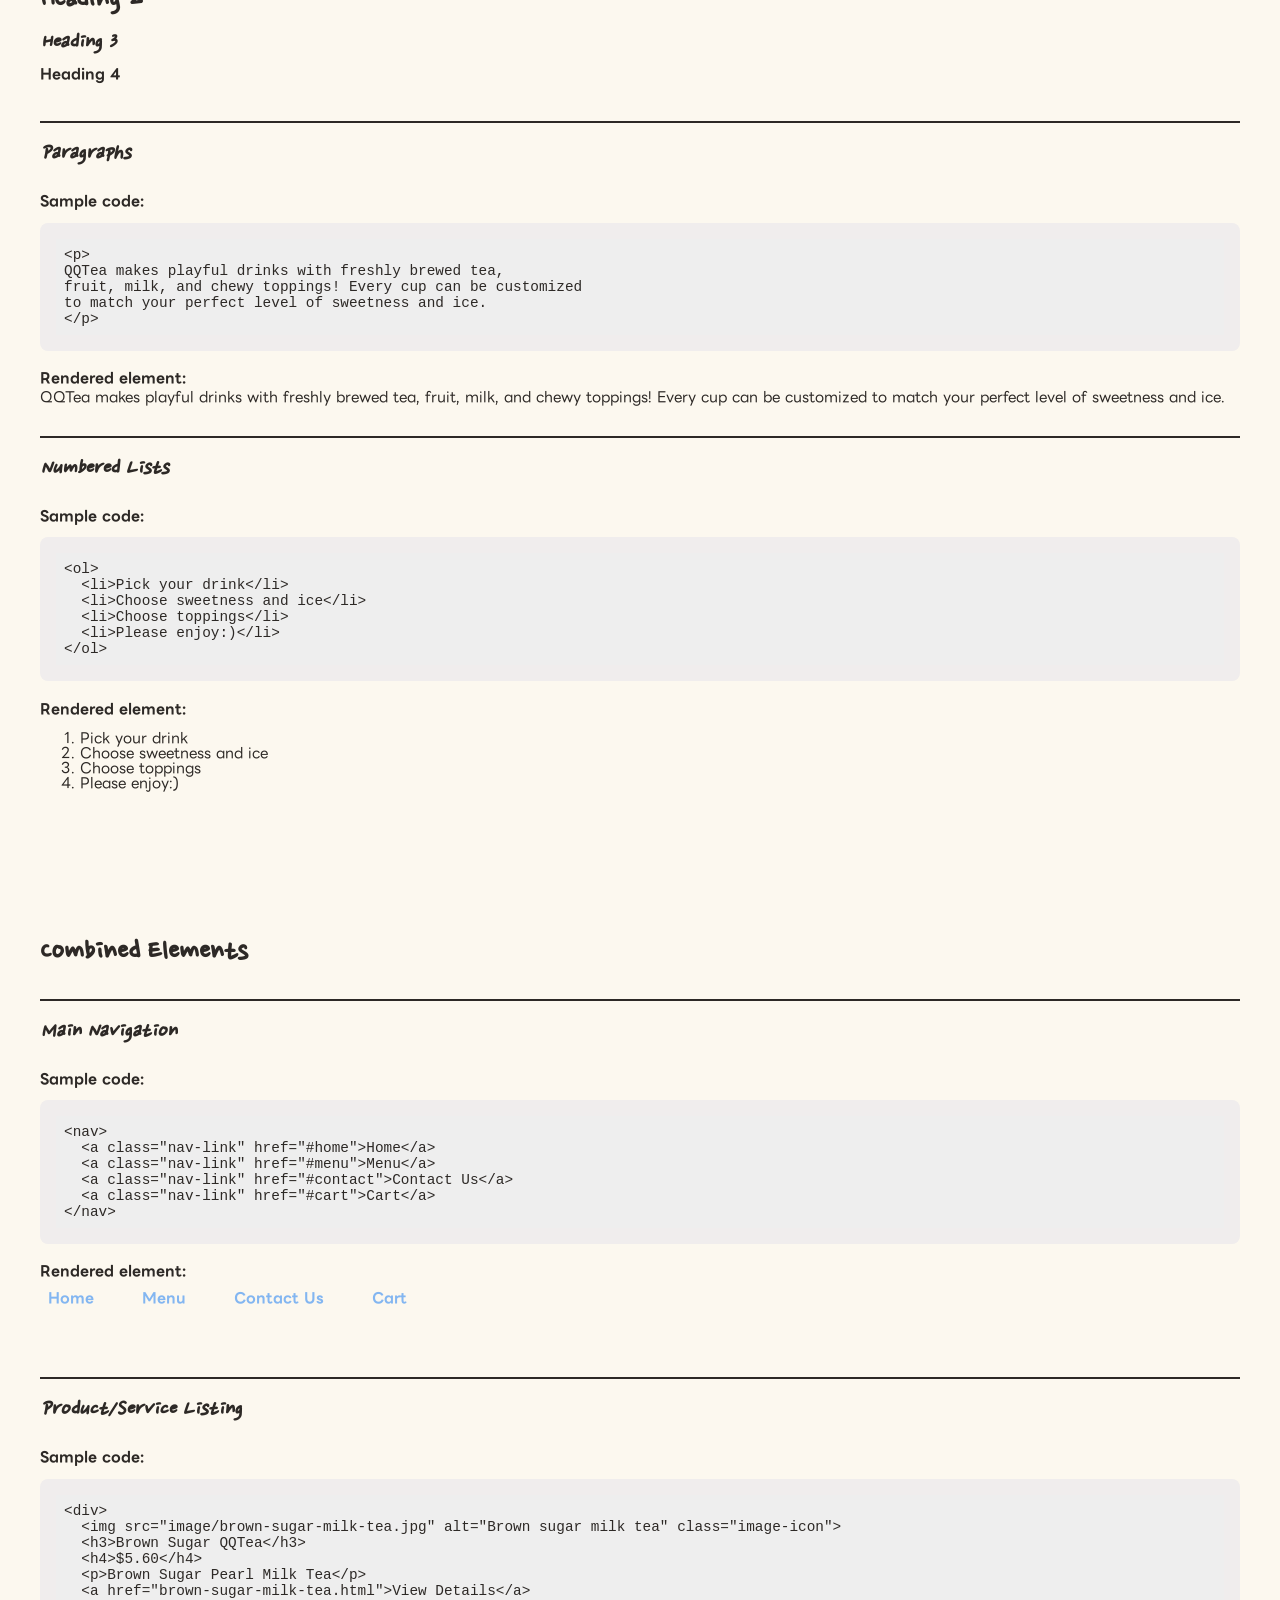
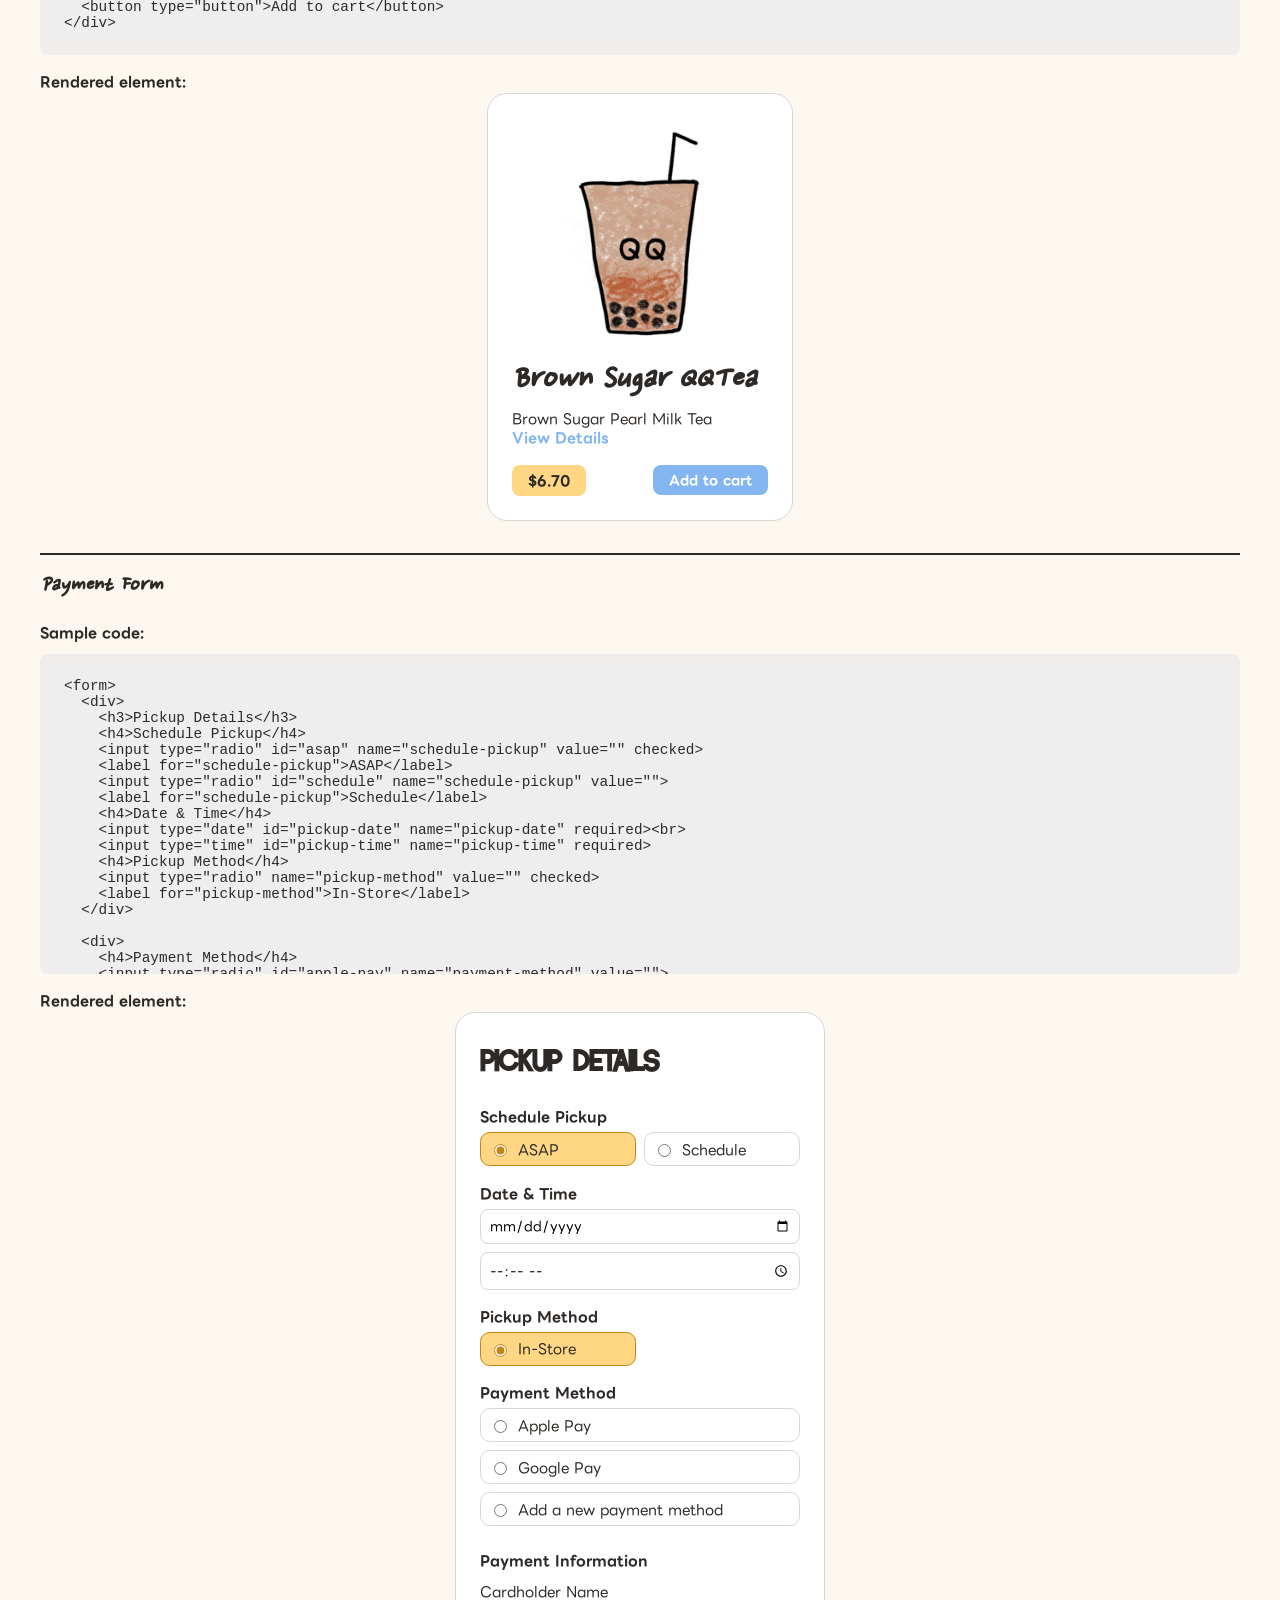
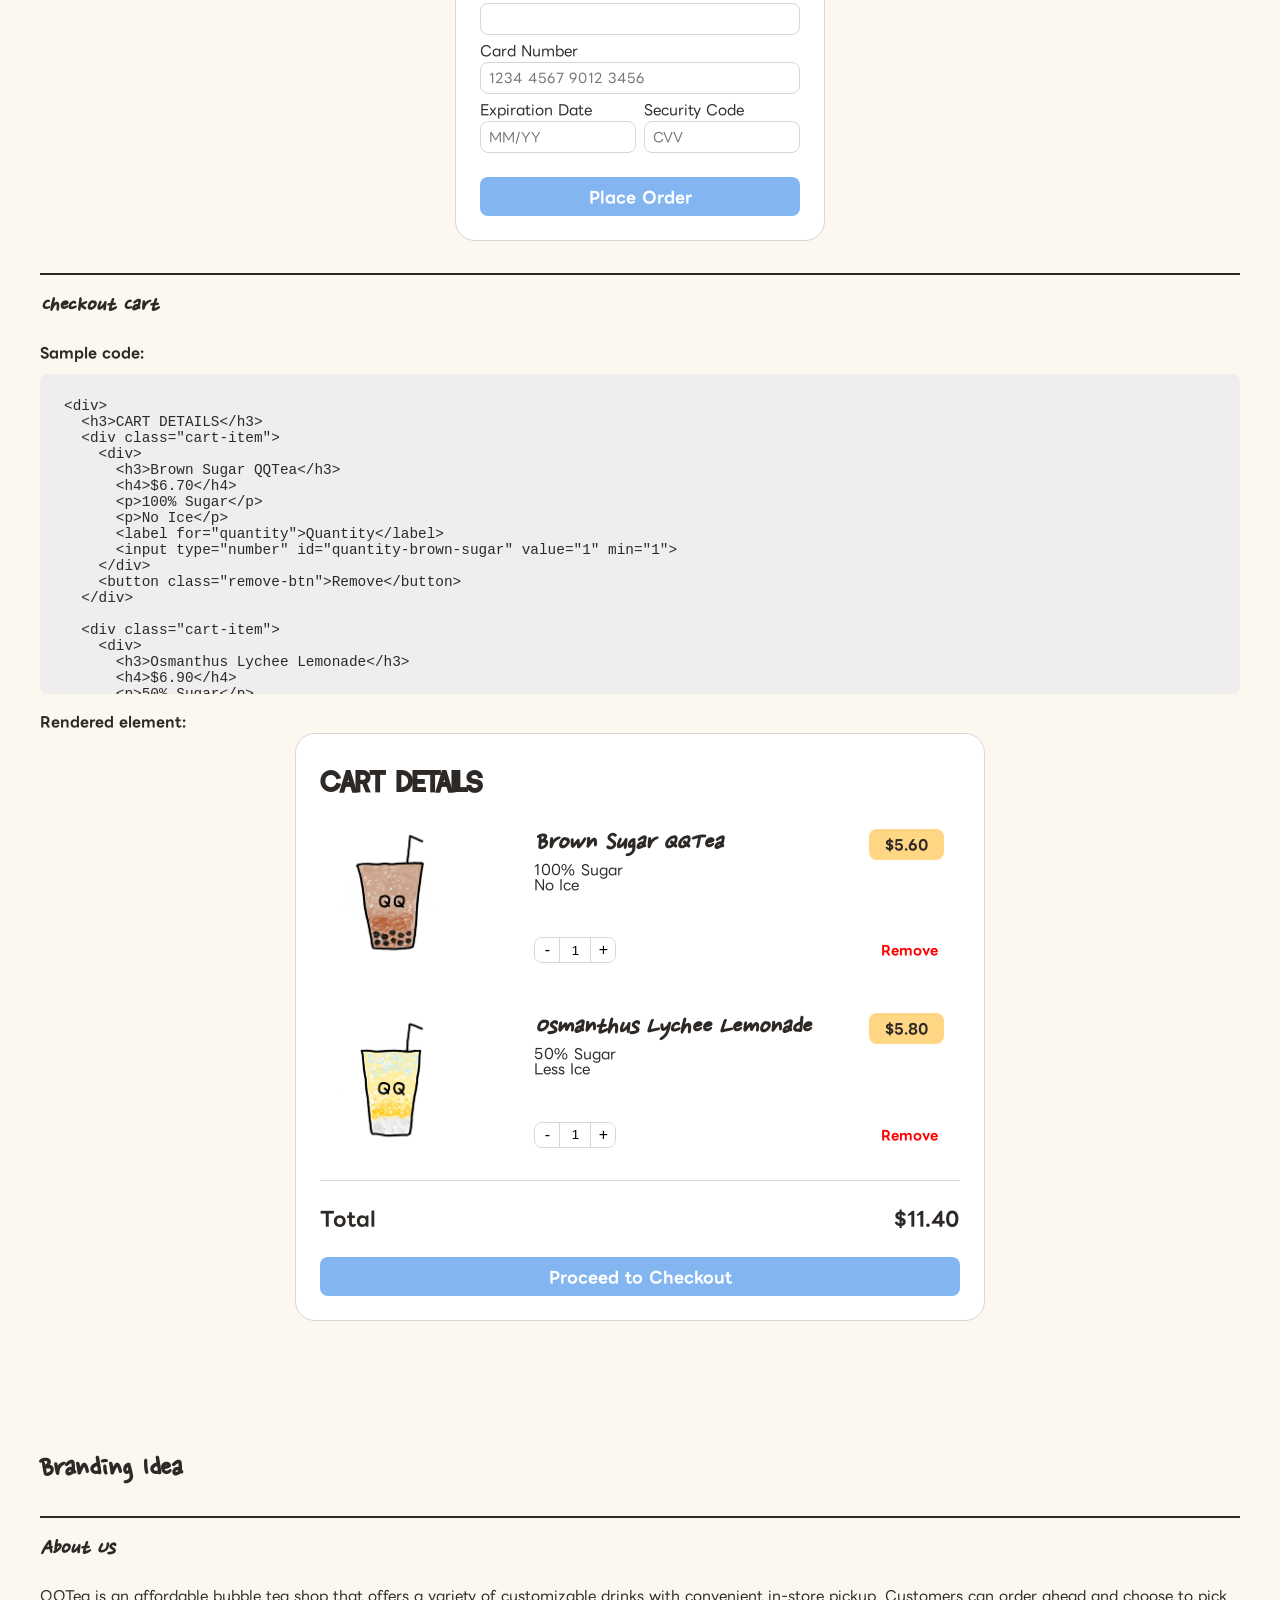
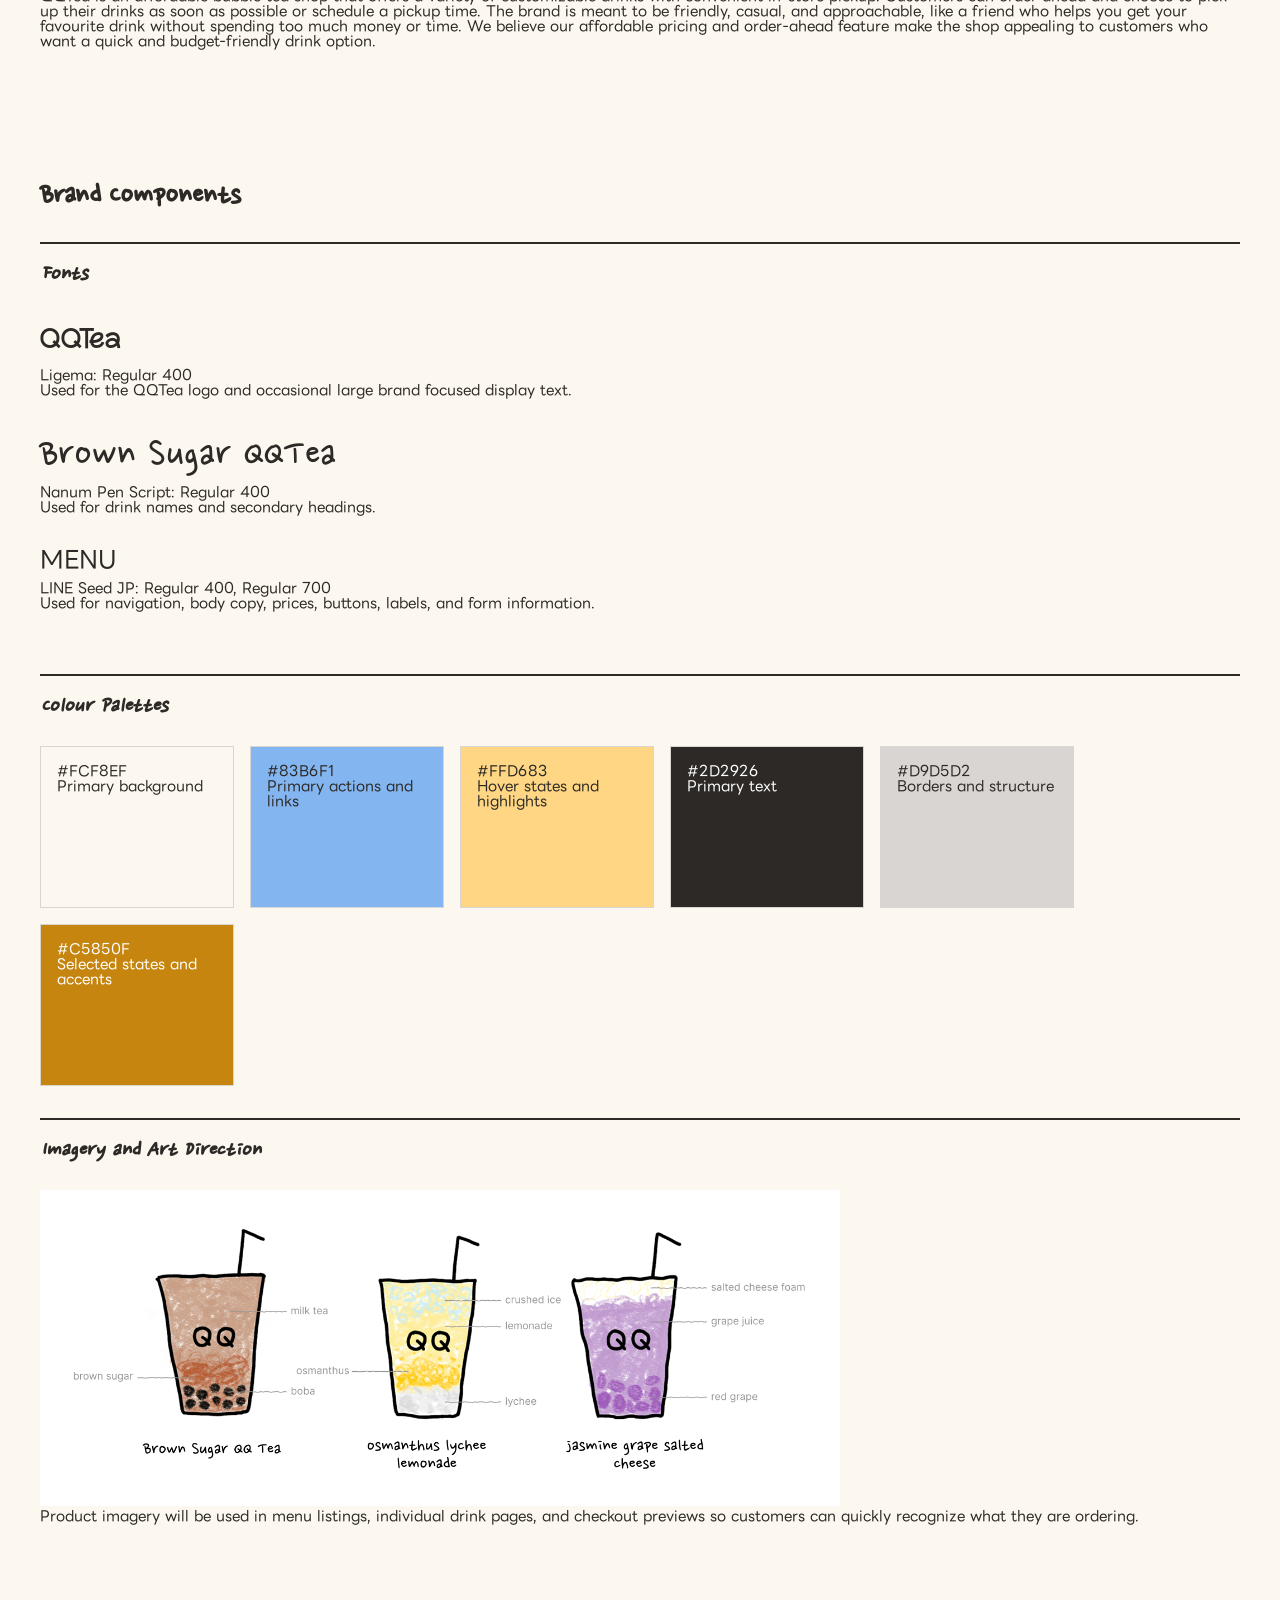
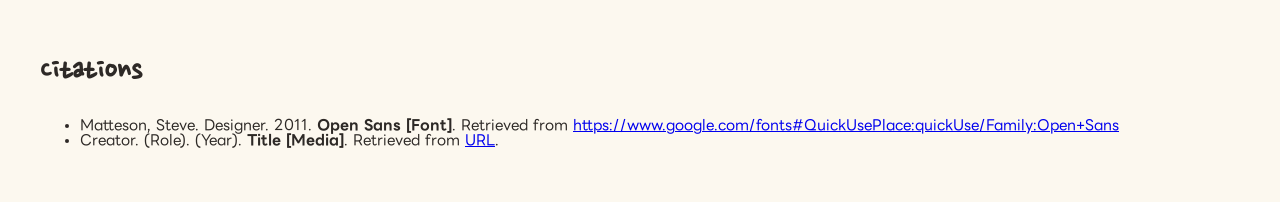
==== commit b46cdfdd: "synced sOmE sample code ;-;" ====
--- a/IAT339-P01/index.html
+++ b/IAT339-P01/index.html
@@ -35,7 +35,7 @@
         <h4>Sample code:</h4>
         <pre><code>&lt;p&gt;
   Craving something new? Explore our
-  &lt;a href="#seasonal"&gt;seasonal tea collection&lt;/a&gt;
+  &lt;a class="intext-link" href="#seasonal"&gt;seasonal tea collection&lt;/a&gt;
 &lt;/p&gt;</code></pre>
 
         <h4>Rendered element:</h4>
@@ -54,10 +54,10 @@
         <p>.nav-link</p>
 
         <h4>Sample code:</h4>
-        <pre><code>&lt;a href="#" class="nav-link"&gt;Menu&lt;/a&gt;</code></pre>
-
-        <h4>Rendered element:</h4>
-        <a class="nav-link" href="#">Menu</a>
+        <pre><code>&lt;a href="#" class="nav-link"&gt;View Details&lt;/a&gt;</code></pre>
+
+        <h4>Rendered element:</h4>
+        <a class="nav-link" href="#">View Details</a>
       </section>
 
 
@@ -206,10 +206,10 @@
         <h3>Main Navigation</h3>
         <h4>Sample code:</h4>
         <pre><code>&lt;nav&gt;
-  &lt;a href="#home"&gt;Home&lt;/a&gt;
-  &lt;a href="#menu"&gt;Menu&lt;/a&gt;
-  &lt;a href="#contact"&gt;Contact Us&lt;/a&gt;
-  &lt;a href="#cart"&gt;Cart&lt;/a&gt;
+  &lt;a class="nav-link" href="#home"&gt;Home&lt;/a&gt;
+  &lt;a class="nav-link" href="#menu"&gt;Menu&lt;/a&gt;
+  &lt;a class="nav-link" href="#contact"&gt;Contact Us&lt;/a&gt;
+  &lt;a class="nav-link" href="#cart"&gt;Cart&lt;/a&gt;
 &lt;/nav&gt;</code></pre>
 
         <h4>Rendered element:</h4>
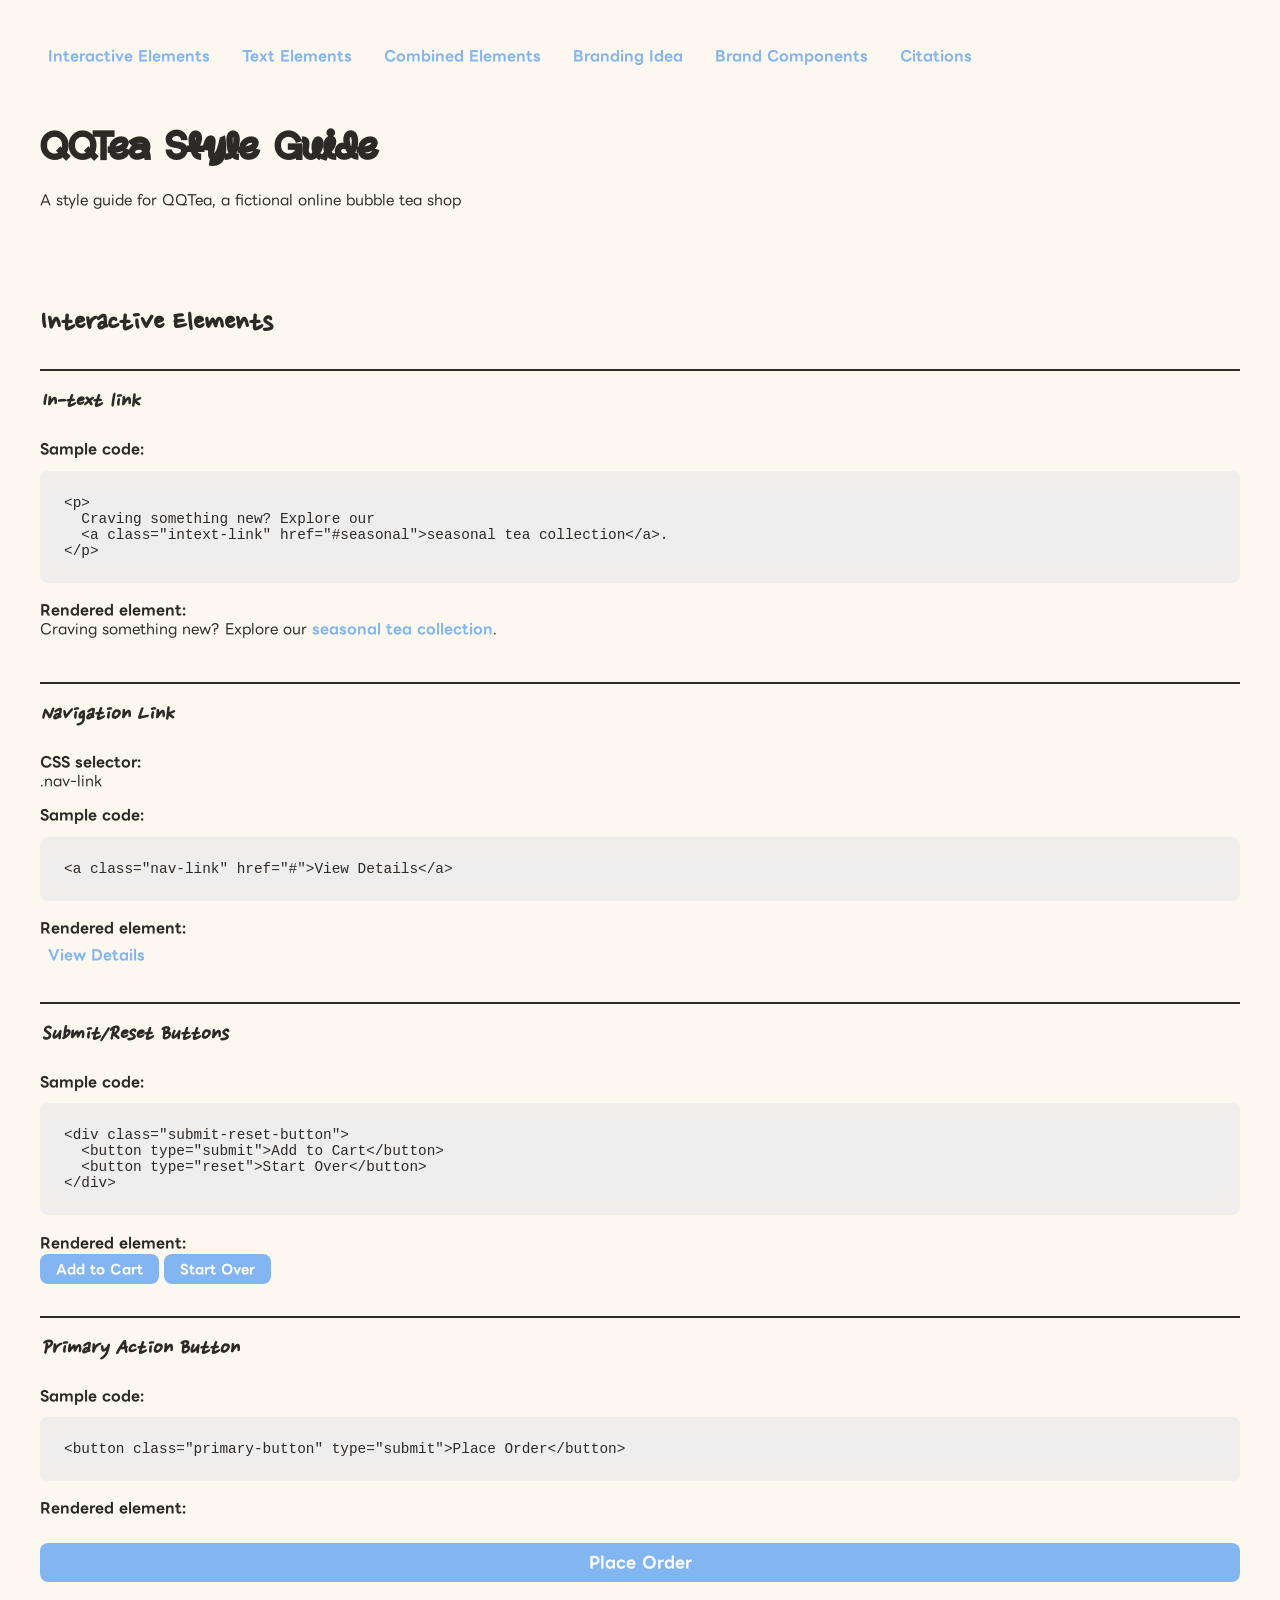
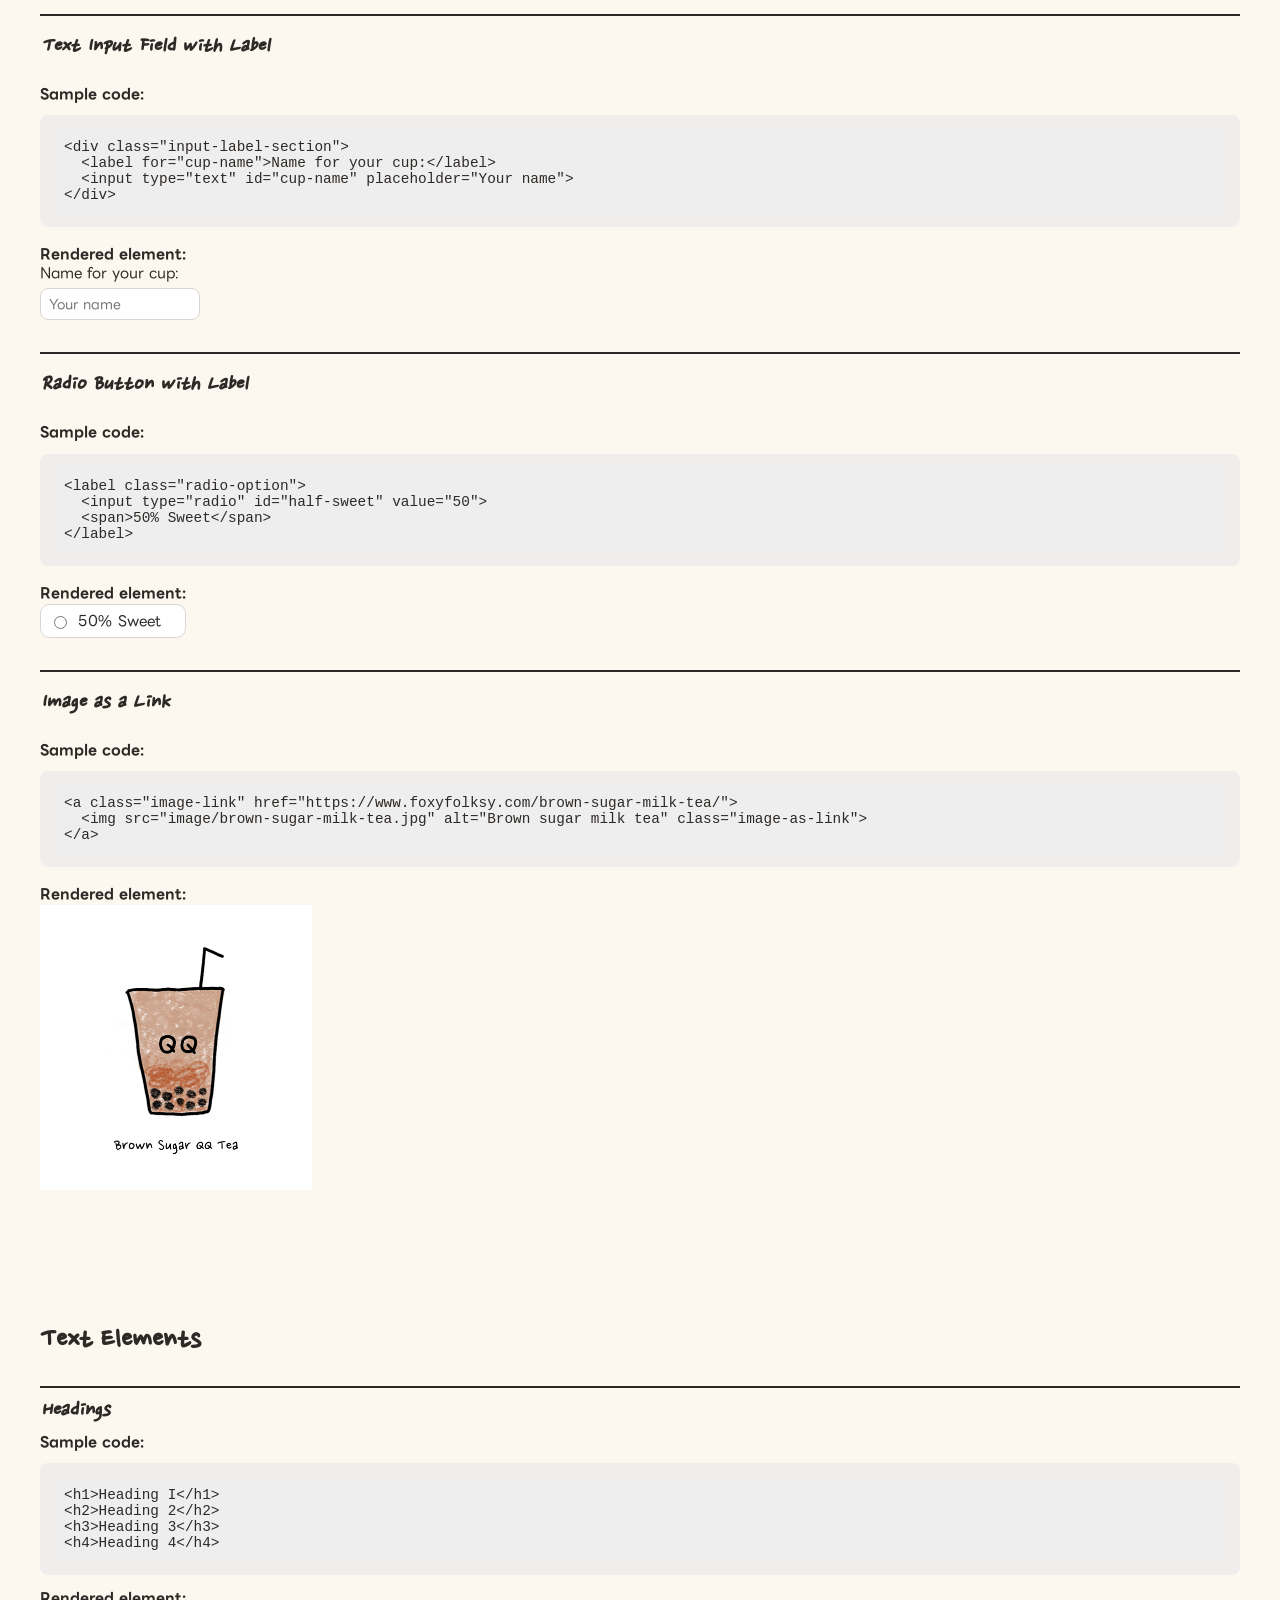
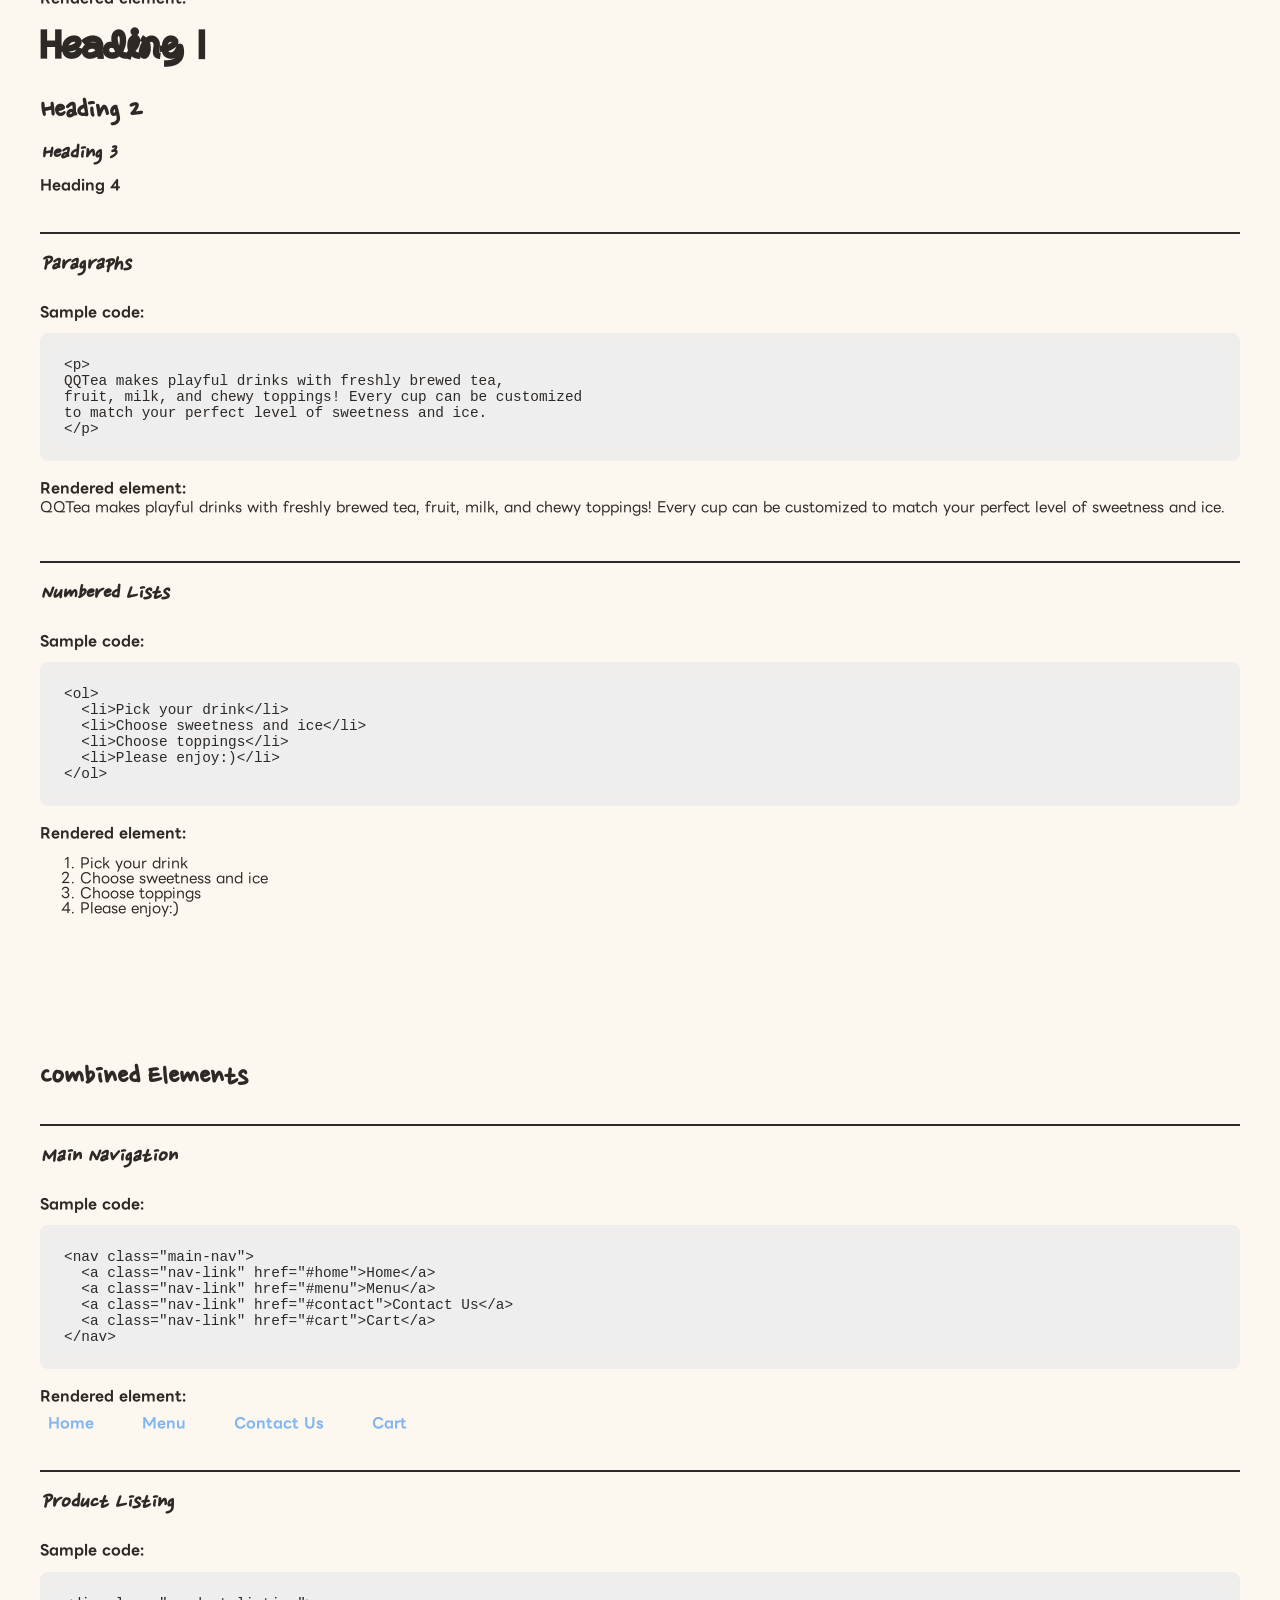
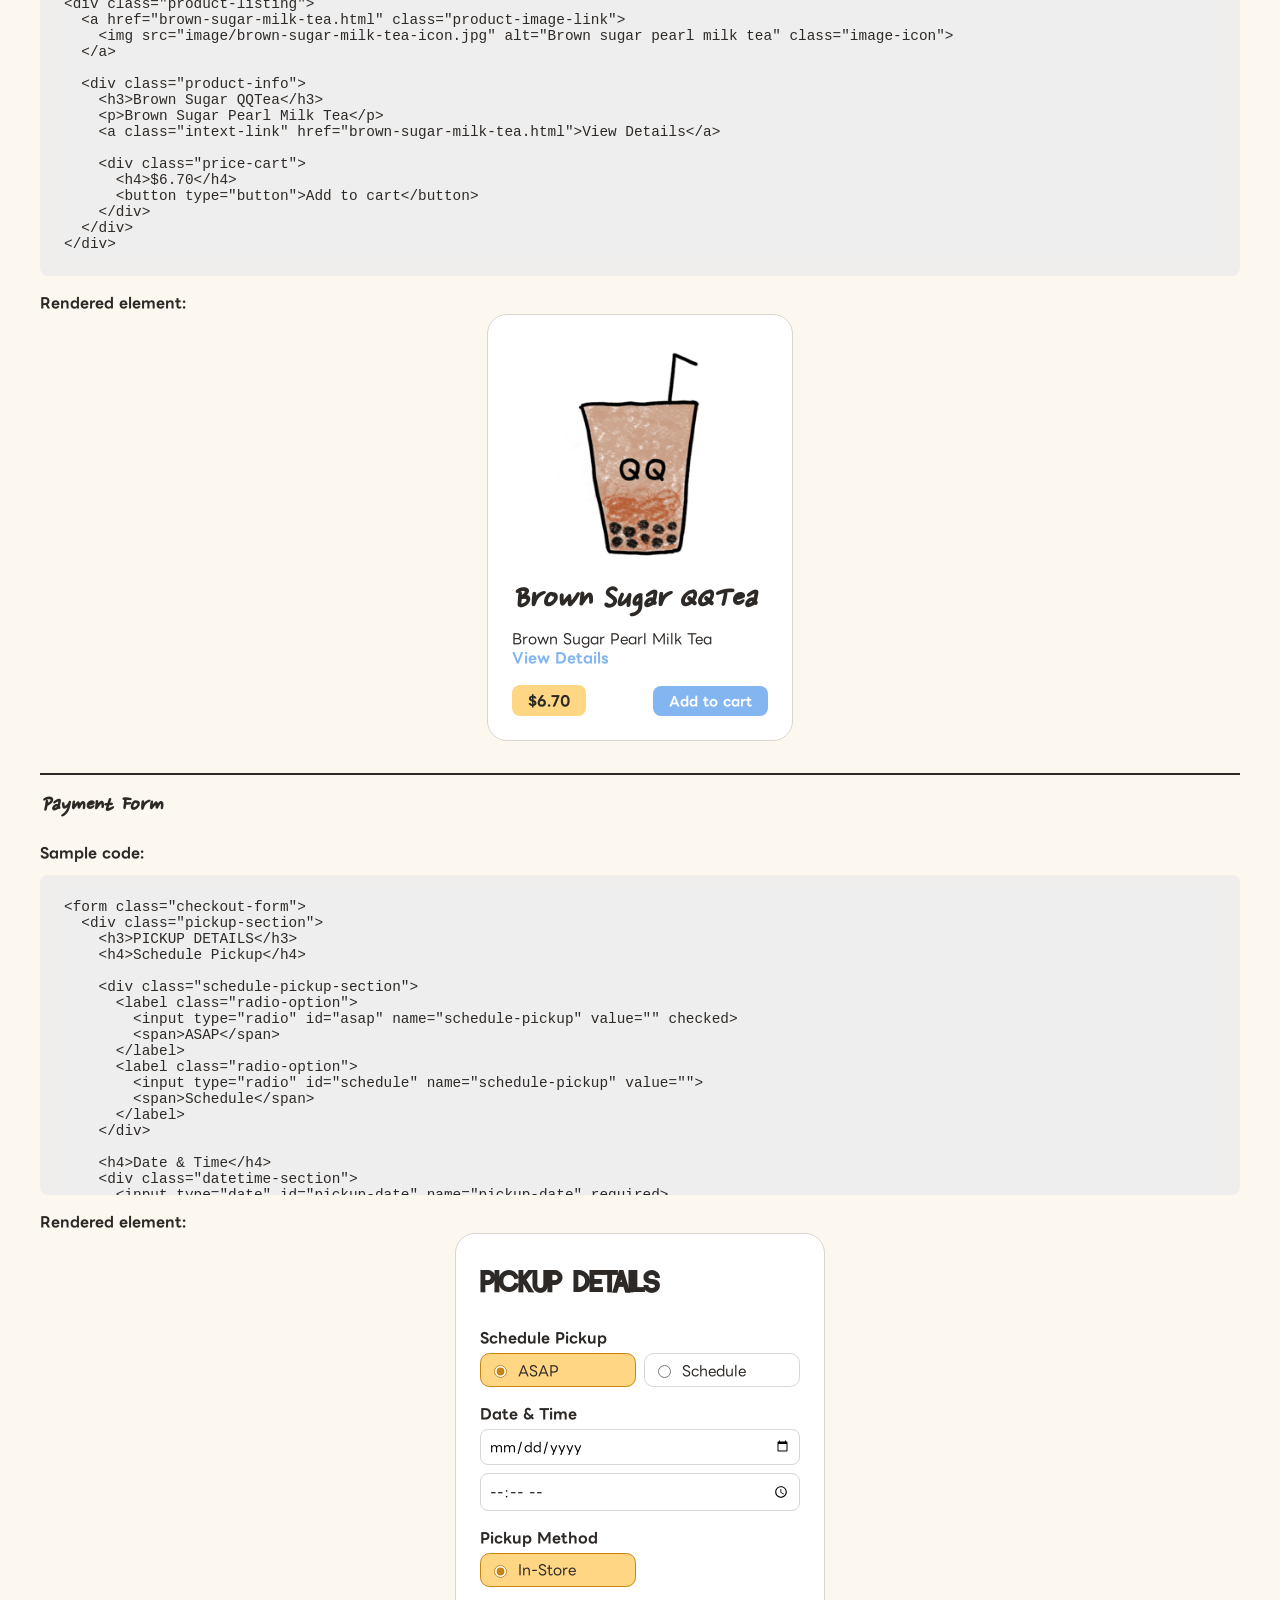
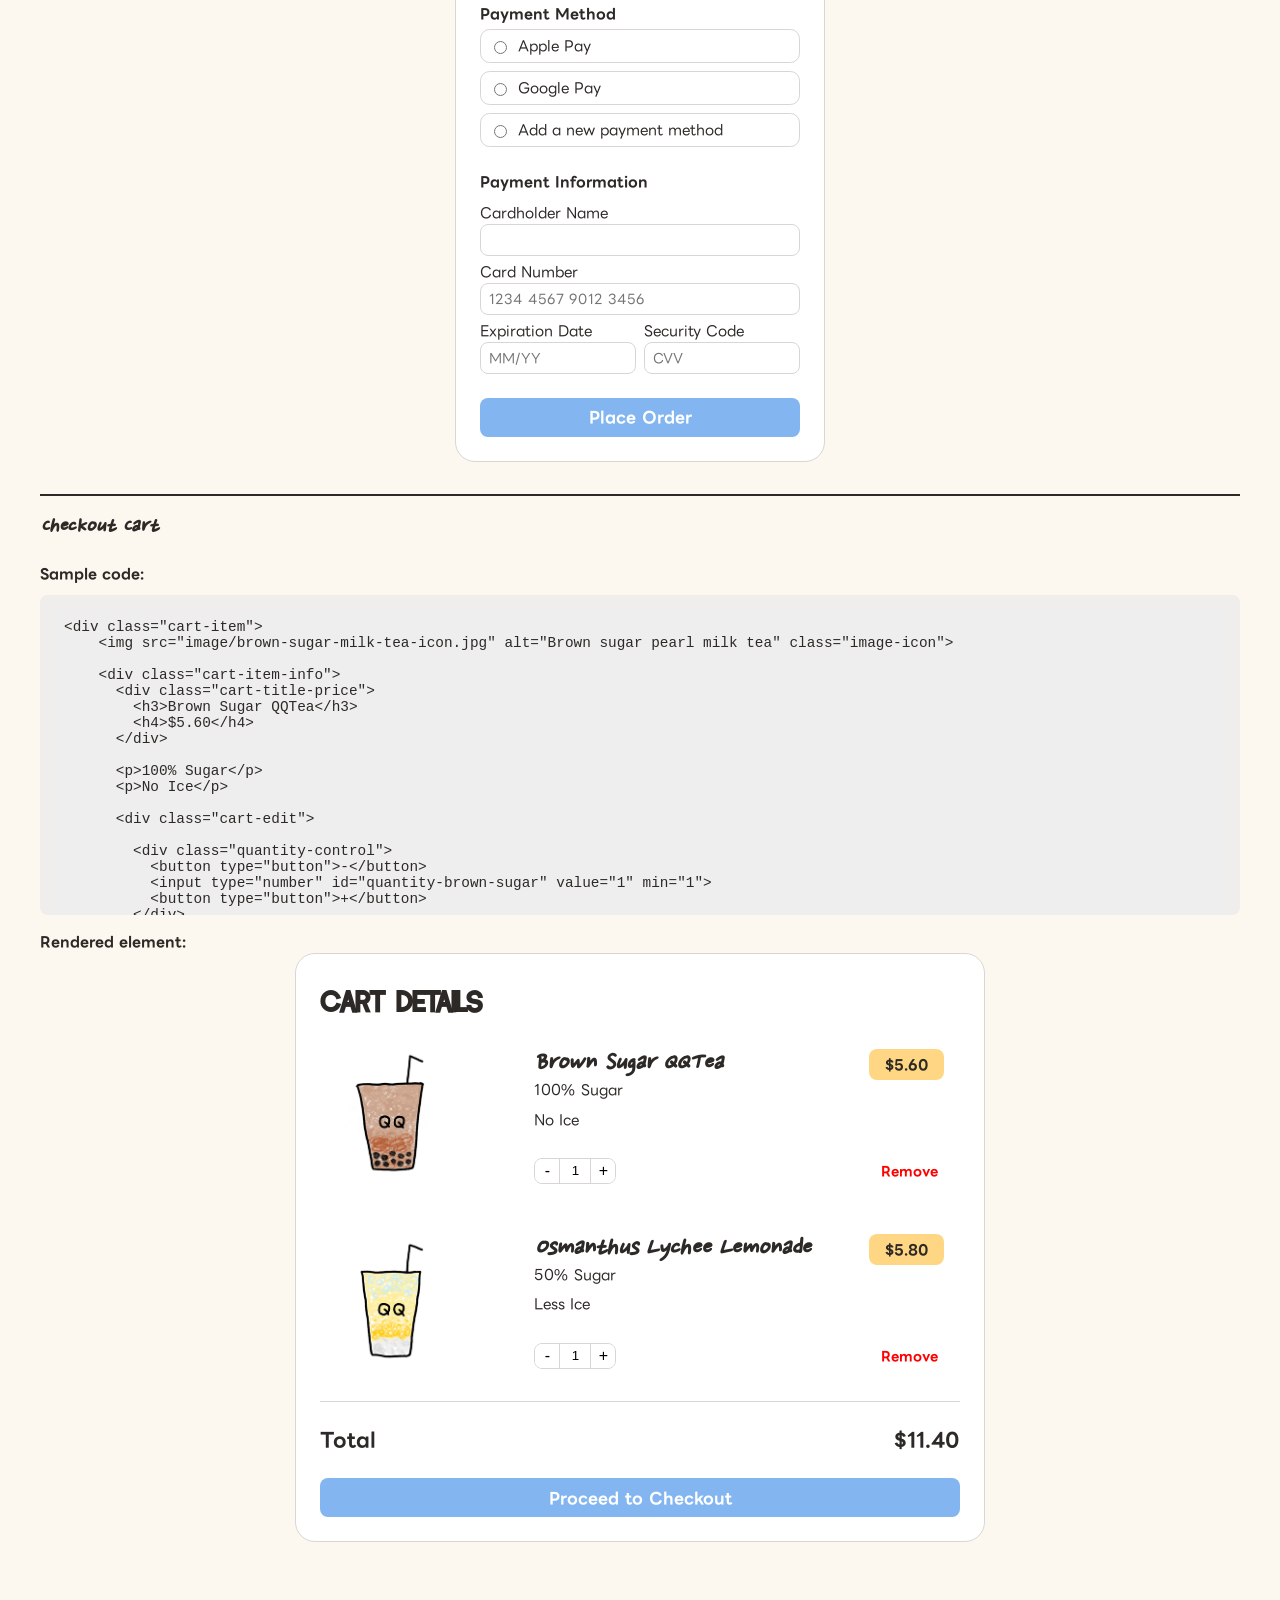
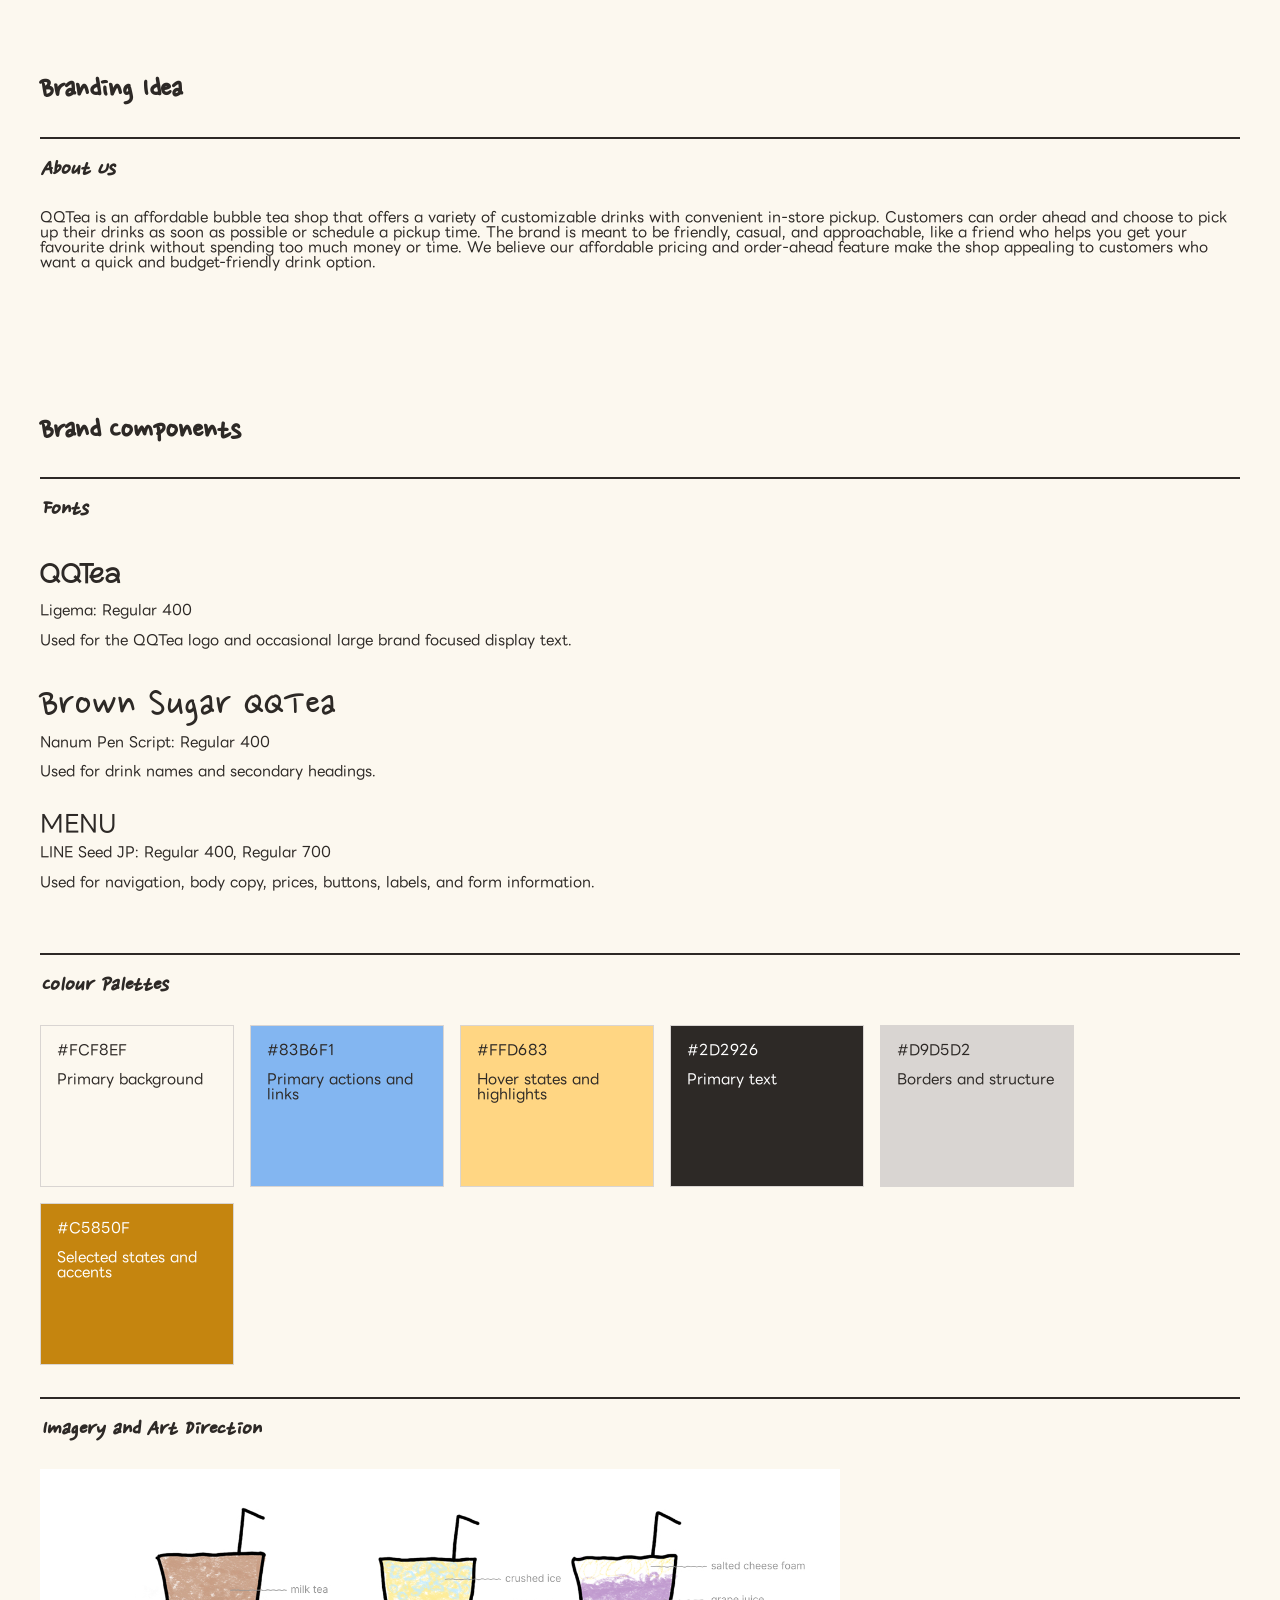
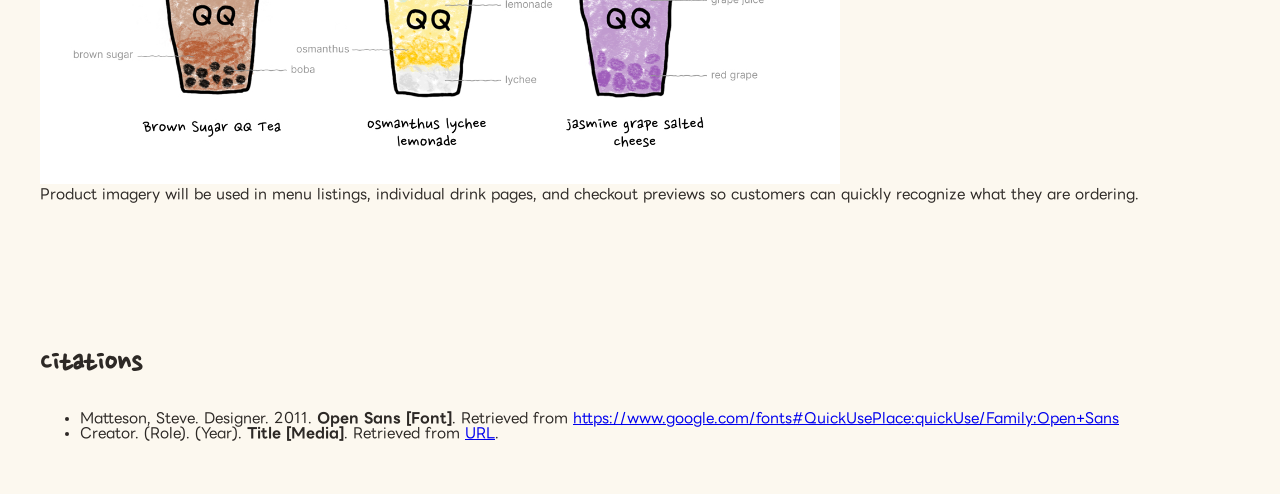
==== commit 1139c87f: "synced ALL sample code" ====
--- a/IAT339-P01/index.html
+++ b/IAT339-P01/index.html
@@ -24,6 +24,7 @@
       <h1>QQTea Style Guide</h1>
 
       <p>A style guide for QQTea, a fictional online bubble tea shop</p>
+    </header>
 
 
     <!-- INTERACTIVE ELEMENTS SECTION // -->
@@ -35,7 +36,7 @@
         <h4>Sample code:</h4>
         <pre><code>&lt;p&gt;
   Craving something new? Explore our
-  &lt;a class="intext-link" href="#seasonal"&gt;seasonal tea collection&lt;/a&gt;
+  &lt;a class="intext-link" href="#seasonal"&gt;seasonal tea collection&lt;/a&gt;.
 &lt;/p&gt;</code></pre>
 
         <h4>Rendered element:</h4>
@@ -54,7 +55,7 @@
         <p>.nav-link</p>
 
         <h4>Sample code:</h4>
-        <pre><code>&lt;a href="#" class="nav-link"&gt;View Details&lt;/a&gt;</code></pre>
+        <pre><code>&lt;a class="nav-link" href="#"&gt;View Details&lt;/a&gt;</code></pre>
 
         <h4>Rendered element:</h4>
         <a class="nav-link" href="#">View Details</a>
@@ -65,8 +66,10 @@
         <h3>Submit/Reset Buttons</h3>
         <!--type="submit" and type="reset" required later-->
         <h4>Sample code:</h4>
-        <pre><code>&lt;button type="submit"&gt;Add to Cart&lt;/button&gt;
-&lt;button type="reset"&gt;Start Over&lt;/button&gt;</code></pre>
+        <pre><code>&lt;div class="submit-reset-button"&gt;
+  &lt;button type="submit"&gt;Add to Cart&lt;/button&gt;
+  &lt;button type="reset"&gt;Start Over&lt;/button&gt;
+&lt;/div&gt;</code></pre>
 
         <h4>Rendered element:</h4>
 
@@ -89,8 +92,10 @@
       <section class="element">
         <h3>Text Input Field with Label</h3>
         <h4>Sample code:</h4>
-        <pre><code>&lt;label for="cup-name"&gt;Name for your cup:&lt;/label&gt;
-&lt;input type="text" id="cup-name" placeholder="Your name"&gt;</code></pre>
+        <pre><code>&lt;div class="input-label-section"&gt;
+  &lt;label for="cup-name"&gt;Name for your cup:&lt;/label&gt;
+  &lt;input type="text" id="cup-name" placeholder="Your name"&gt;
+&lt;/div&gt;</code></pre>
       
         <h4>Rendered element:</h4>
         <div class="input-label-section">
@@ -103,8 +108,10 @@
       <section class="element">
         <h3>Radio Button with Label</h3>
         <h4>Sample code:</h4>
-        <pre><code>&lt;input type="radio" id="half-sweet" value="50"&gt;
-&lt;label for="half-sweet"&gt;50% Sweet&lt;/label&gt;</code></pre>
+        <pre><code>&lt;label class="radio-option"&gt;
+  &lt;input type="radio" id="half-sweet" value="50"&gt;
+  &lt;span&gt;50% Sweet&lt;/span&gt;
+&lt;/label&gt;</code></pre>
 
         <h4>Rendered element:</h4>
 
@@ -205,7 +212,7 @@
       <section class="element">
         <h3>Main Navigation</h3>
         <h4>Sample code:</h4>
-        <pre><code>&lt;nav&gt;
+        <pre><code>&lt;nav class="main-nav"&gt;
   &lt;a class="nav-link" href="#home"&gt;Home&lt;/a&gt;
   &lt;a class="nav-link" href="#menu"&gt;Menu&lt;/a&gt;
   &lt;a class="nav-link" href="#contact"&gt;Contact Us&lt;/a&gt;
@@ -223,15 +230,23 @@
       </section>
 
       <section class="element">
-        <h3>Product/Service Listing</h3>
-        <h4>Sample code:</h4>
-        <pre><code>&lt;div&gt;
-  &lt;img src="image/brown-sugar-milk-tea.jpg" alt="Brown sugar milk tea" class="image-icon"&gt;
-  &lt;h3&gt;Brown Sugar QQTea&lt;/h3&gt;
-  &lt;h4&gt;$5.60&lt;/h4&gt;
-  &lt;p&gt;Brown Sugar Pearl Milk Tea&lt;/p&gt;
-  &lt;a href="brown-sugar-milk-tea.html"&gt;View Details&lt;/a&gt;
-  &lt;button type="button"&gt;Add to cart&lt;/button&gt;
+        <h3>Product Listing</h3>
+        <h4>Sample code:</h4>
+        <pre><code>&lt;div class="product-listing"&gt;
+  &lt;a href="brown-sugar-milk-tea.html" class="product-image-link"&gt;
+    &lt;img src="image/brown-sugar-milk-tea-icon.jpg" alt="Brown sugar pearl milk tea" class="image-icon"&gt;
+  &lt;/a&gt;
+
+  &lt;div class="product-info"&gt;
+    &lt;h3&gt;Brown Sugar QQTea&lt;/h3&gt;
+    &lt;p&gt;Brown Sugar Pearl Milk Tea&lt;/p&gt;
+    &lt;a class="intext-link" href="brown-sugar-milk-tea.html"&gt;View Details&lt;/a&gt;
+
+    &lt;div class="price-cart"&gt;
+      &lt;h4&gt;$6.70&lt;/h4&gt;
+      &lt;button type="button"&gt;Add to cart&lt;/button&gt;
+    &lt;/div&gt;
+  &lt;/div&gt;
 &lt;/div&gt;</code></pre>
 
         <h4>Rendered element:</h4>
@@ -258,45 +273,83 @@
       <section class="element">
         <h3>Payment Form</h3>
         <h4>Sample code:</h4>
-        <pre><code>&lt;form&gt;
-  &lt;div&gt;
-    &lt;h3&gt;Pickup Details&lt;/h3&gt;
+        <pre><code>&lt;form class="checkout-form"&gt;
+  &lt;div class="pickup-section"&gt;
+    &lt;h3&gt;PICKUP DETAILS&lt;/h3&gt;
     &lt;h4&gt;Schedule Pickup&lt;/h4&gt;
-    &lt;input type="radio" id="asap" name="schedule-pickup" value="" checked&gt;
-    &lt;label for="schedule-pickup"&gt;ASAP&lt;/label&gt;
-    &lt;input type="radio" id="schedule" name="schedule-pickup" value=""&gt;
-    &lt;label for="schedule-pickup"&gt;Schedule&lt;/label&gt;
-    &lt;h4&gt;Date & Time&lt;/h4&gt;
-    &lt;input type="date" id="pickup-date" name="pickup-date" required&gt;&lt;br&gt;
-    &lt;input type="time" id="pickup-time" name="pickup-time" required&gt;
+
+    &lt;div class="schedule-pickup-section"&gt;
+      &lt;label class="radio-option"&gt;
+        &lt;input type="radio" id="asap" name="schedule-pickup" value="" checked&gt;
+        &lt;span&gt;ASAP&lt;/span&gt;
+      &lt;/label&gt;
+      &lt;label class="radio-option"&gt;
+        &lt;input type="radio" id="schedule" name="schedule-pickup" value=""&gt;
+        &lt;span&gt;Schedule&lt;/span&gt;
+      &lt;/label&gt;
+    &lt;/div&gt;
+
+    &lt;h4&gt;Date &amp; Time&lt;/h4&gt;
+    &lt;div class="datetime-section"&gt;
+      &lt;input type="date" id="pickup-date" name="pickup-date" required&gt;
+      &lt;input type="time" id="pickup-time" name="pickup-time" required&gt;
+    &lt;/div&gt;
+
     &lt;h4&gt;Pickup Method&lt;/h4&gt;
-    &lt;input type="radio" name="pickup-method" value="" checked&gt;
-    &lt;label for="pickup-method"&gt;In-Store&lt;/label&gt;
+    &lt;div class="pickup-method-section"&gt;
+      &lt;label class="radio-option"&gt;
+        &lt;input type="radio" name="pickup-method" value="" checked&gt;
+        &lt;span&gt;In-Store&lt;/span&gt;
+      &lt;/label&gt;
+    &lt;/div&gt;
   &lt;/div&gt;
 
-  &lt;div&gt;
+
+  &lt;div class="payment-method-section"&gt;
     &lt;h4&gt;Payment Method&lt;/h4&gt;
-    &lt;input type="radio" id="apple-pay" name="payment-method" value=""&gt;
-    &lt;label for="apple-pay"&gt;Apple Pay&lt;/label&gt;&lt;br&gt;
-    &lt;input type="radio" id="google-pay" name="payment-method" value=""&gt;
-    &lt;label for="google-pay"&gt;Google Pay&lt;/label&gt;&lt;br&gt;
-    &lt;input type="radio" id="card" name="payment-method" value=""&gt;
-    &lt;label for="card"&gt;Add a new payment method&lt;/label&gt;
+    &lt;label class="radio-option"&gt;
+      &lt;input type="radio" id="apple-pay" name="payment-method" value=""&gt;
+      &lt;span&gt;Apple Pay&lt;/span&gt;&lt;br&gt;
+    &lt;/label&gt;
+
+    &lt;label class="radio-option"&gt;
+      &lt;input type="radio" id="google-pay" name="payment-method" value=""&gt;
+      &lt;span&gt;Google Pay&lt;/span&gt;&lt;br&gt;
+    &lt;/label&gt;
+
+    &lt;label class="radio-option"&gt;
+      &lt;input type="radio" id="card" name="payment-method" value=""&gt;
+      &lt;span&gt;Add a new payment method&lt;/span&gt;&lt;br&gt;
+    &lt;/label&gt;
   &lt;/div&gt;
 
-  &lt;div&gt;
+
+  &lt;div class="payment-info-section"&gt;
     &lt;h4&gt;Payment Information&lt;/h4&gt;
-    &lt;label for="card-name"&gt;Cardholder Name&lt;/label&gt;
-    &lt;input type="text" id="card-name" required&gt;&lt;br&gt;
-    &lt;label for="card-number"&gt;Card Number&lt;/label&gt;
-    &lt;input type="text" id="card-number" placeholder="1234 4567 9012 3456" required&gt;&lt;br&gt;
-    &lt;label for="expiration"&gt;Expiration Date&lt;/label&gt;
-    &lt;input type="text" id="expiration" placeholder="MM/YY" required&gt;&lt;br&gt; 
-    &lt;label for="cvv"&gt;Security Code&lt;/label&gt;
-    &lt;input type="text" id="cvv" placeholder="CVV" required&gt;
+
+    &lt;div class="cardholder-field"&gt;
+      &lt;label for="card-name"&gt;Cardholder Name&lt;/label&gt;
+      &lt;input type="text" id="card-name" required&gt;
+    &lt;/div&gt;
+
+    &lt;div class="card-number-field"&gt;
+      &lt;label for="card-number"&gt;Card Number&lt;/label&gt;
+      &lt;input type="text" id="card-number" placeholder="1234 4567 9012 3456" required&gt;
+    &lt;/div&gt;
+
+    &lt;div class="expiration-field"&gt;
+      &lt;label for="expiration"&gt;Expiration Date&lt;/label&gt;
+      &lt;input type="text" id="expiration" placeholder="MM/YY" required&gt;
+    &lt;/div&gt;
+
+    &lt;div class="cvv-field"&gt;
+      &lt;label for="cvv"&gt;Security Code&lt;/label&gt;
+      &lt;input type="text" id="cvv" placeholder="CVV" required&gt;
+    &lt;/div&gt;
   &lt;/div&gt;
 
   &lt;button class="primary-button" type="submit"&gt;Place Order&lt;/button&gt;
+
 &lt;/form&gt;</code></pre>
         
         <h4>Rendered element:</h4>
@@ -328,8 +381,7 @@
               <label class="radio-option">
                 <input type="radio" name="pickup-method" value="" checked>
                 <span>In-Store</span>
-            </label>
-
+              </label>
             </div>
           </div>
 
@@ -383,35 +435,61 @@
       <section class="element">
         <h3>Checkout Cart</h3>
         <h4>Sample code:</h4>
-        <pre><code>&lt;div&gt;
-  &lt;h3&gt;CART DETAILS&lt;/h3&gt;
-  &lt;div class="cart-item"&gt;
-    &lt;div&gt;
-      &lt;h3&gt;Brown Sugar QQTea&lt;/h3&gt;
-      &lt;h4&gt;$6.70&lt;/h4&gt;
+        <pre><code>&lt;div class="cart-item"&gt;
+    &lt;img src="image/brown-sugar-milk-tea-icon.jpg" alt="Brown sugar pearl milk tea" class="image-icon"&gt;
+
+    &lt;div class="cart-item-info"&gt;
+      &lt;div class="cart-title-price"&gt;
+        &lt;h3&gt;Brown Sugar QQTea&lt;/h3&gt;
+        &lt;h4&gt;$5.60&lt;/h4&gt;
+      &lt;/div&gt;
+
       &lt;p&gt;100% Sugar&lt;/p&gt;
       &lt;p&gt;No Ice&lt;/p&gt;
-      &lt;label for="quantity"&gt;Quantity&lt;/label&gt;
-      &lt;input type="number" id="quantity-brown-sugar" value="1" min="1"&gt;
-    &lt;/div&gt;
-    &lt;button class="remove-btn"&gt;Remove&lt;/button&gt;
+
+      &lt;div class="cart-edit"&gt;
+
+        &lt;div class="quantity-control"&gt;
+          &lt;button type="button"&gt;-&lt;/button&gt;
+          &lt;input type="number" id="quantity-brown-sugar" value="1" min="1"&gt;
+          &lt;button type="button"&gt;+&lt;/button&gt;
+        &lt;/div&gt;
+
+        &lt;button class="remove-btn"&gt;Remove&lt;/button&gt;
+      &lt;/div&gt;
+    &lt;/div&gt;
   &lt;/div&gt;
 
+
   &lt;div class="cart-item"&gt;
-    &lt;div&gt;
-      &lt;h3&gt;Osmanthus Lychee Lemonade&lt;/h3&gt;
-      &lt;h4&gt;$6.90&lt;/h4&gt;
+
+    &lt;img src="image/osmanthus-lychee-lemonade-icon.jpg" alt="Osmanthus Lychee Lemonade" class="image-icon"&gt;
+
+    &lt;div class="cart-item-info"&gt;
+
+      &lt;div class="cart-title-price"&gt;
+        &lt;h3&gt;Osmanthus Lychee Lemonade&lt;/h3&gt;
+        &lt;h4&gt;$5.80&lt;/h4&gt;
+      &lt;/div&gt;
+
       &lt;p&gt;50% Sugar&lt;/p&gt;
       &lt;p&gt;Less Ice&lt;/p&gt;
-      &lt;label for="quantity"&gt;Quantity&lt;/label&gt;
-      &lt;input type="number" id="quantity-lychee" value="1" min="1"&gt;
-    &lt;/div&gt;
-    &lt;button class="remove-btn"&gt;Remove&lt;/button&gt;
+
+      &lt;div class="cart-edit"&gt;
+        &lt;div class="quantity-control"&gt;
+          &lt;button type="button"&gt;-&lt;/button&gt;
+          &lt;input type="number" id="quantity-lychee" value="1" min="1"&gt;
+          &lt;button type="button"&gt;+&lt;/button&gt;
+        &lt;/div&gt;
+        &lt;button class="remove-btn"&gt;Remove&lt;/button&gt
+      &lt;/div&gt;
+    &lt;/div&gt;
   &lt;/div&gt;
+
 
   &lt;div class="cart-total"&gt;
     &lt;h4&gt;Total&lt;/h4&gt;
-    &lt;h4&gt;$13.60&lt;/h4&gt;
+    &lt;h4&gt;$11.40&lt;/h4&gt;
   &lt;/div&gt;
   &lt;button class="primary-button" type="submit"&gt;Proceed to Checkout&lt;/button&gt;
 &lt;/div&gt;</code></pre>
@@ -432,6 +510,30 @@
 
                 <p>100% Sugar</p>
                 <p>No Ice</p>
+
+                <div class="cart-edit">
+                  <div class="quantity-control">
+                    <button type="button">-</button>
+                    <input type="number" id="quantity-brown-sugar" value="1" min="1">
+                    <button type="button">+</button>               
+                  </div>
+
+                  <button class="remove-btn">Remove</button>
+                </div>
+              </div>
+          </div>
+
+          <div class="cart-item">
+              <img src="image/osmanthus-lychee-lemonade-icon.jpg" alt="Osmanthus Lychee Lemonade" class="image-icon">
+
+              <div class="cart-item-info">
+                <div class="cart-title-price">
+                  <h3>Osmanthus Lychee Lemonade</h3>
+                  <h4>$5.80</h4>
+                </div>
+
+                <p>50% Sugar</p>
+                <p>Less Ice</p>
 
                 <div class="cart-edit">
                   <div class="quantity-control">
@@ -439,31 +541,6 @@
                     <input type="number" id="quantity-lychee" value="1" min="1">
                     <button type="button">+</button>               
                   </div>
-
-                  <button class="remove-btn">Remove</button>
-                </div>
-              </div>
-          </div>
-
-          <div class="cart-item">
-              <img src="image/osmanthus-lychee-lemonade-icon.jpg" alt="Osmanthus Lychee Lemonade" class="image-icon">
-
-              <div class="cart-item-info">
-                <div class="cart-title-price">
-                  <h3>Osmanthus Lychee Lemonade</h3>
-                  <h4>$5.80</h4>
-                </div>
-
-                <p>50% Sugar</p>
-                <p>Less Ice</p>
-
-                <div class="cart-edit">
-                  <div class="quantity-control">
-                    <button type="button">-</button>
-                    <input type="number" id="quantity-lychee" value="1" min="1">
-                    <button type="button">+</button>               
-                  </div>
-
                   <button class="remove-btn">Remove</button>
                 </div>
               </div>
